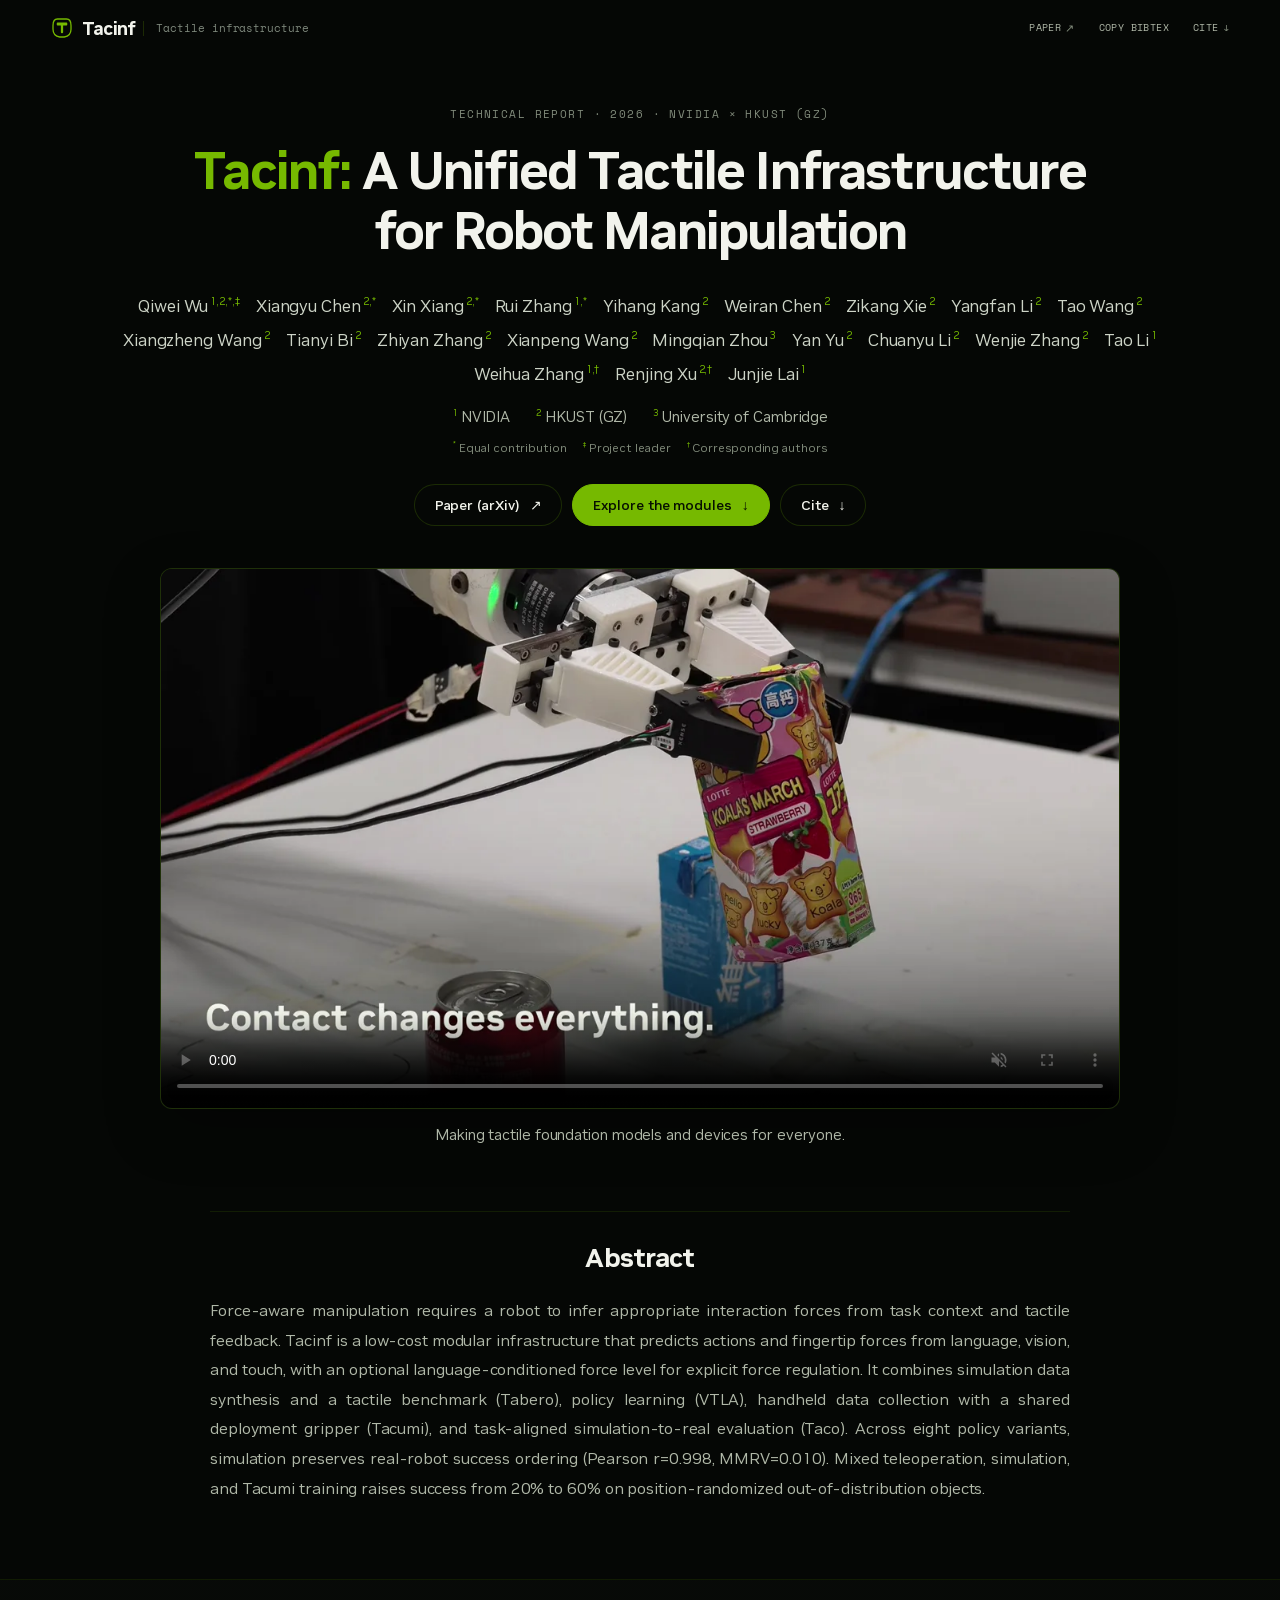
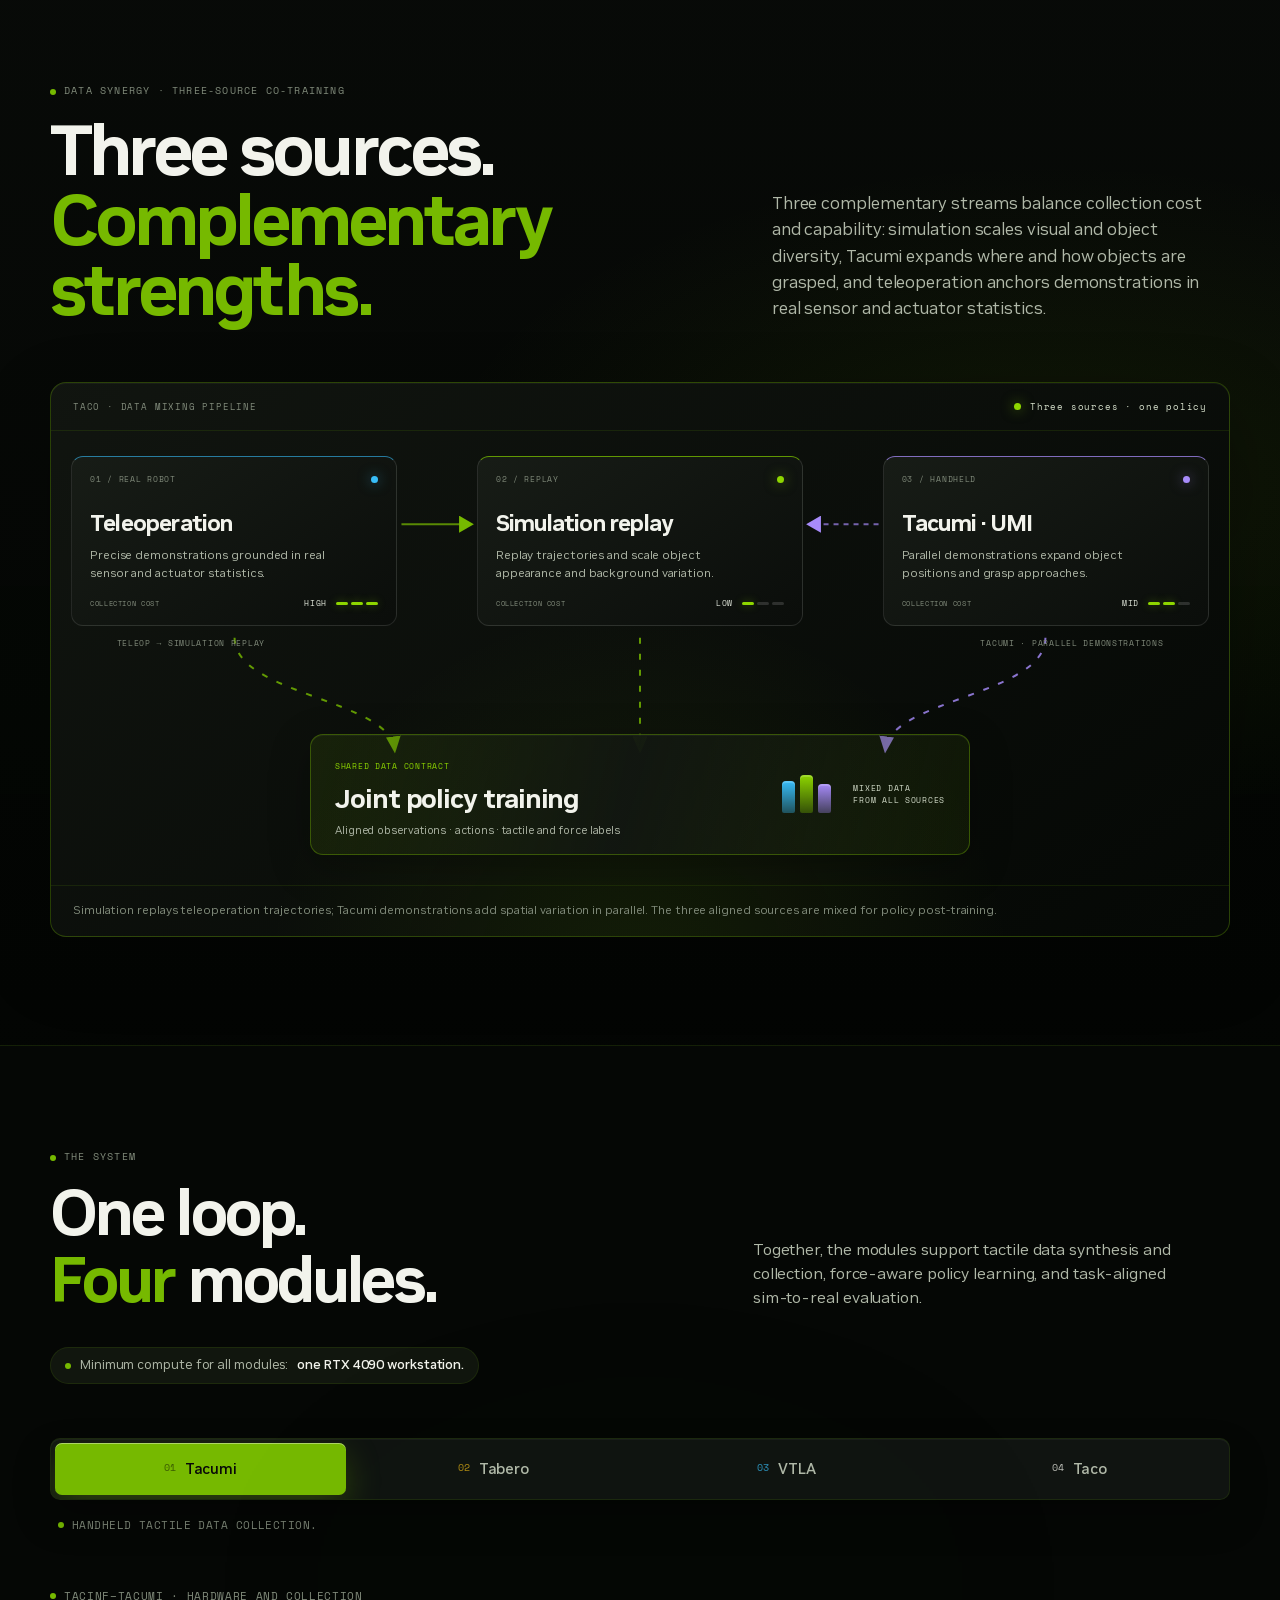
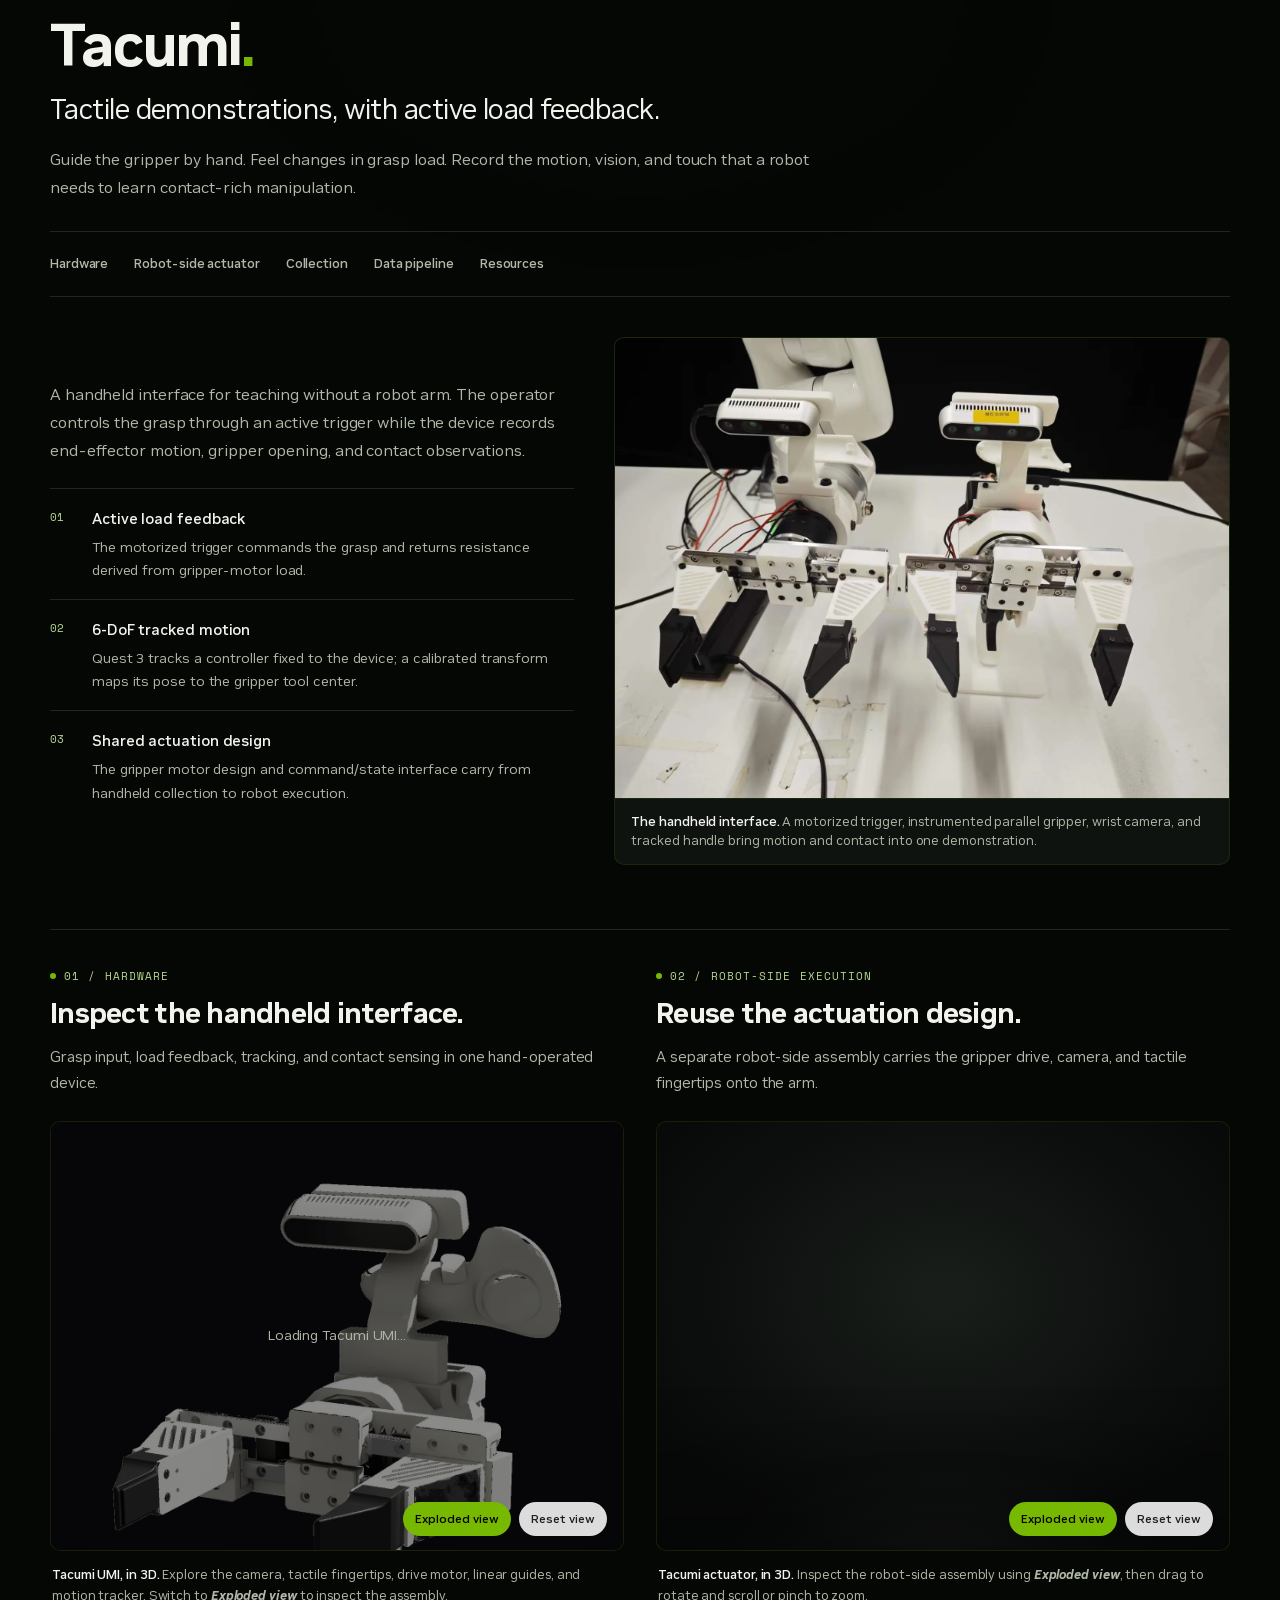
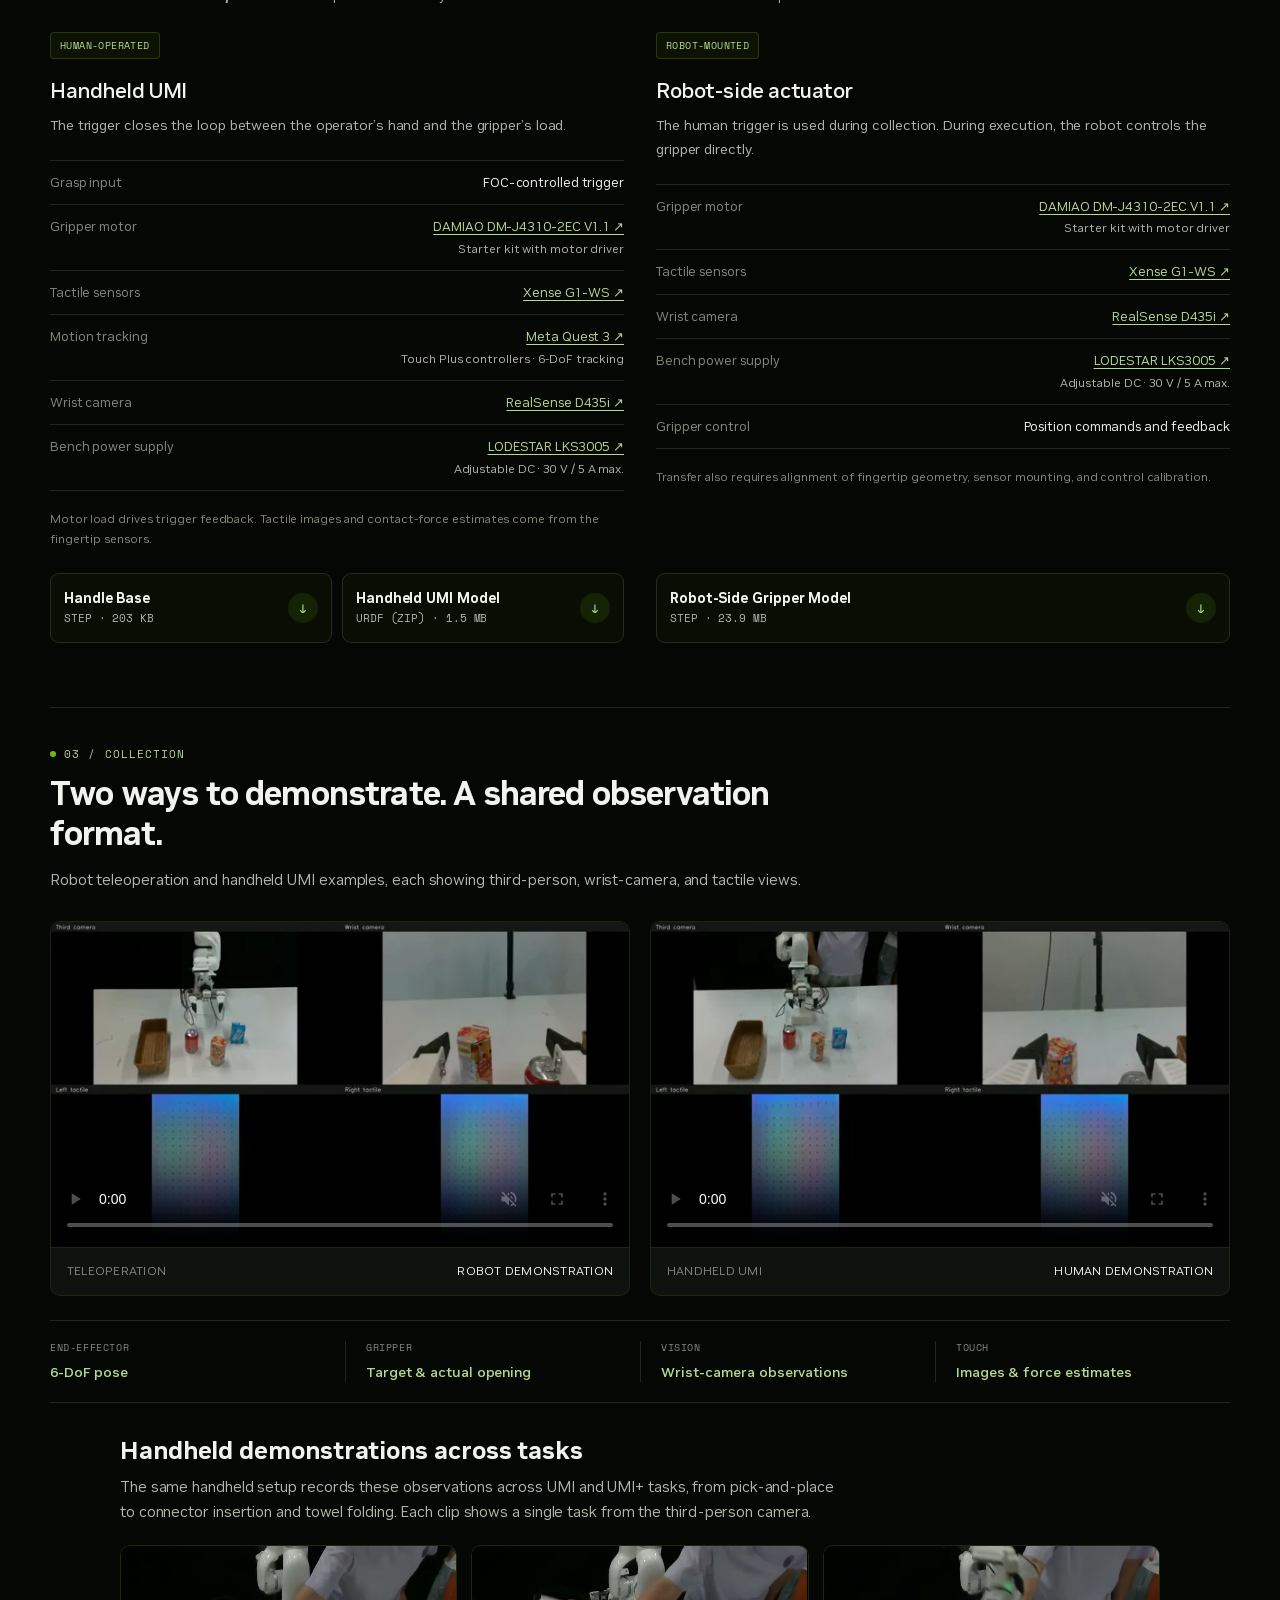
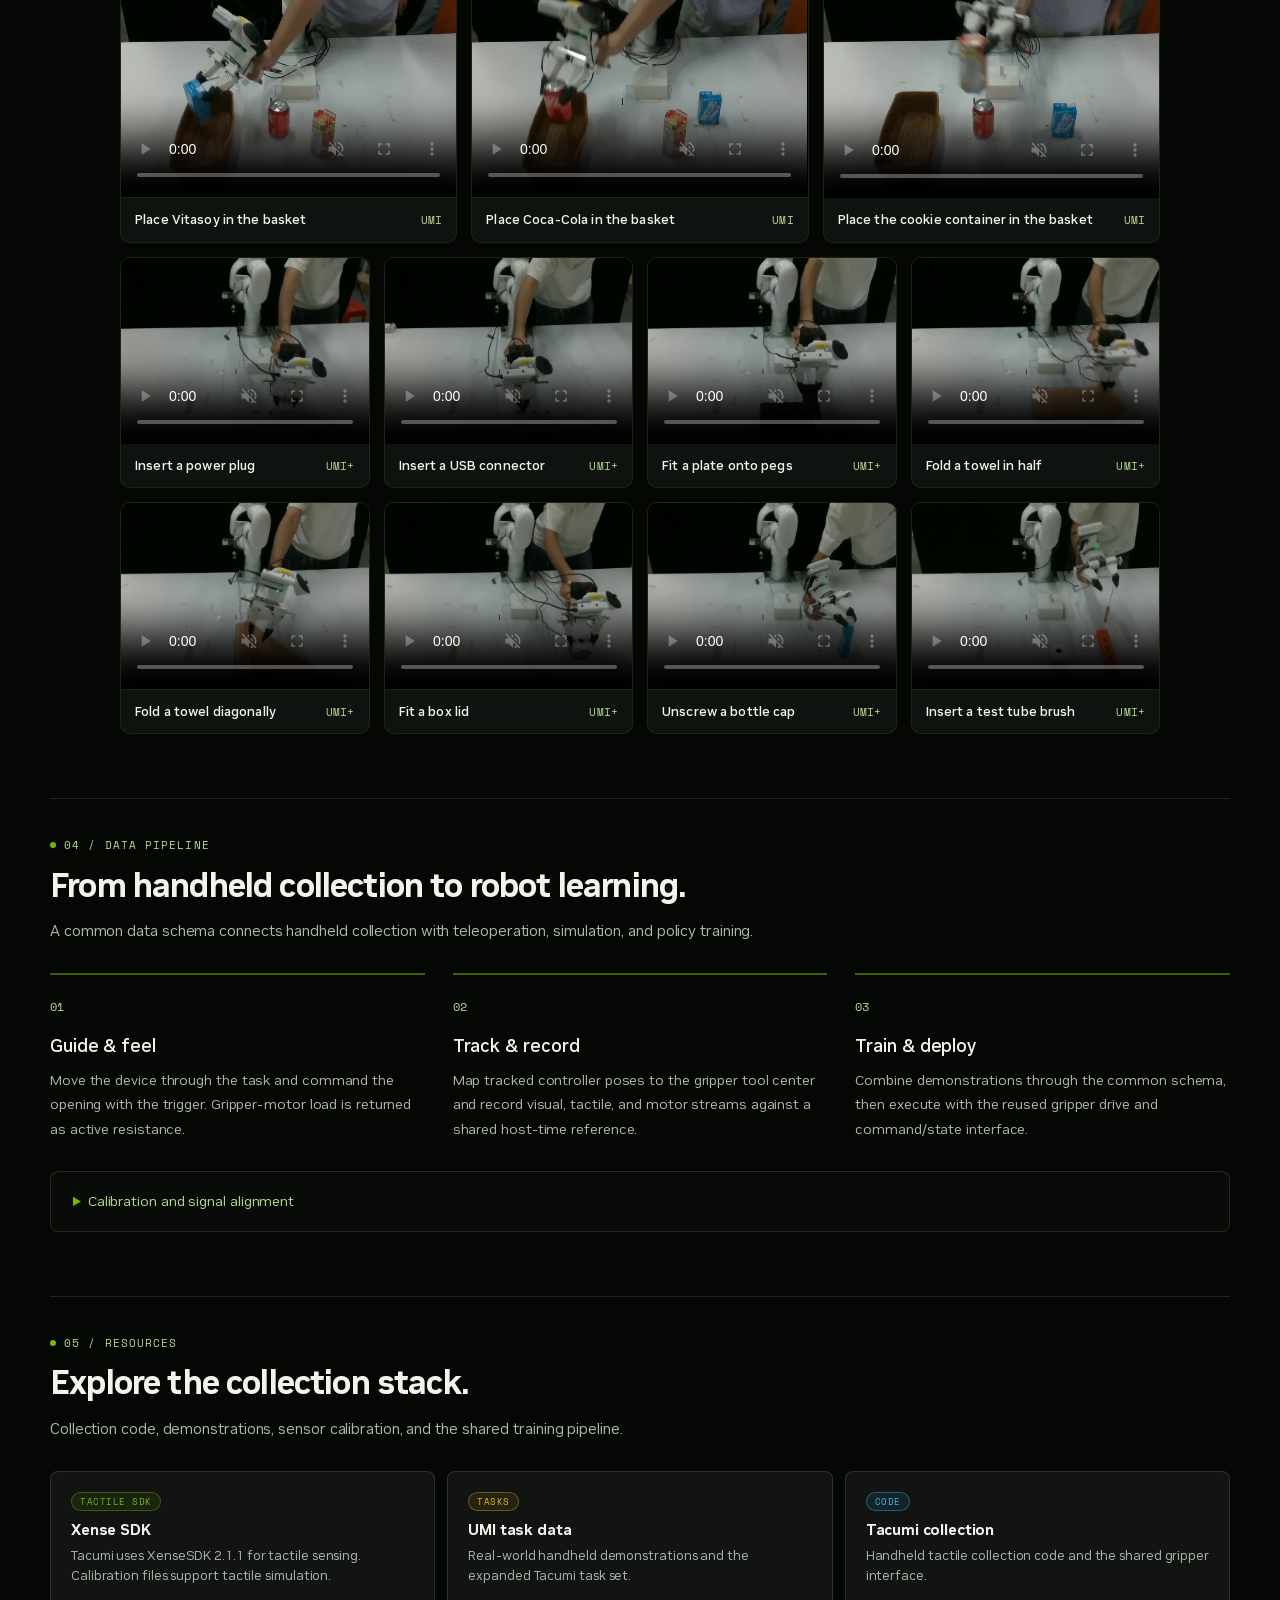
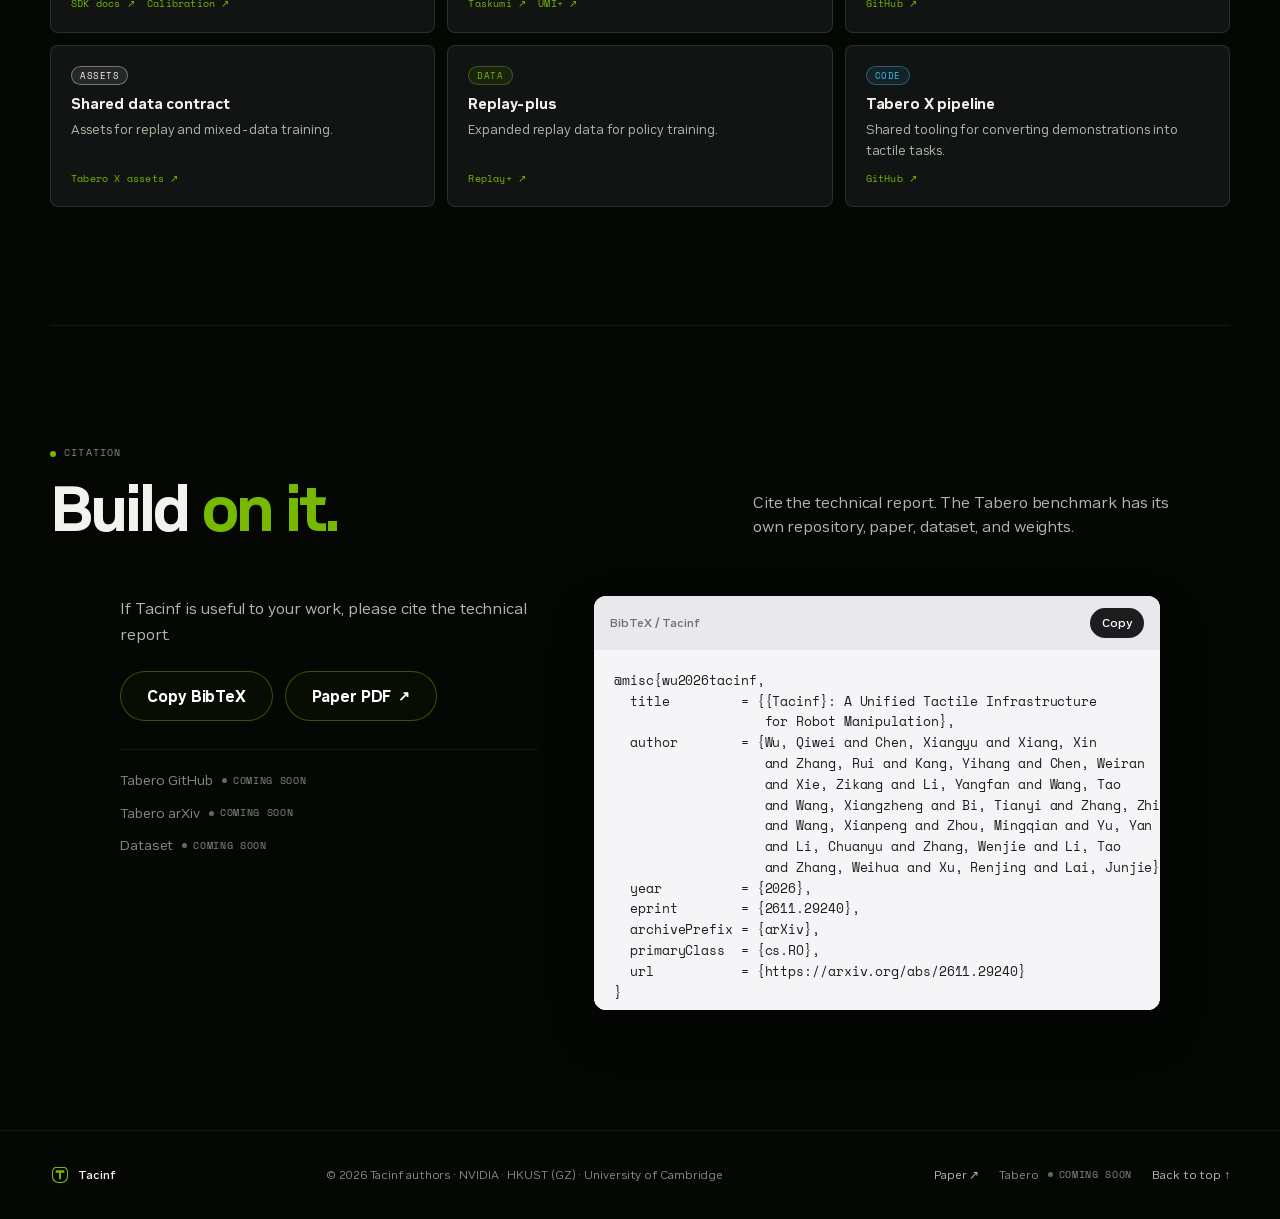
==== index.html @ 9bf849c3 "Link the published Tacinf arXiv paper" ====
<!doctype html>
<html lang="en">
<head>
  <meta charset="utf-8">
  <meta name="viewport" content="width=device-width, initial-scale=1">
  <title>Tacinf — A Unified Tactile Infrastructure for Robot Manipulation</title>
  <meta name="description" content="Tacinf is a low-cost, modular tactile infrastructure for force-aware manipulation, combining tactile simulation, policy learning, handheld data collection, and task-aligned sim-to-real evaluation.">
  <meta name="author" content="Qiwei Wu, Xiangyu Chen, Xin Xiang, Rui Zhang, Yihang Kang, Weiran Chen, Zikang Xie, Yangfan Li, Tao Wang, Xiangzheng Wang, Tianyi Bi, Zhiyan Zhang, Xianpeng Wang, Mingqian Zhou, Yan Yu, Chuanyu Li, Wenjie Zhang, Tao Li, Weihua Zhang, Renjing Xu, Junjie Lai">
  <meta name="theme-color" content="#050705">
  <link rel="canonical" href="https://tacinf.github.io/">
  <link rel="icon" href="favicon.svg?v=20261107r5" type="image/svg+xml" sizes="any">
  <link rel="icon" href="favicon-32.png?v=20261107r5" sizes="32x32" type="image/png">
  <link rel="icon" href="favicon.ico?v=20261107r5" sizes="16x16 32x32 48x48">
  <link rel="apple-touch-icon" href="apple-touch-icon.png?v=20261107r5">
  <link rel="preload" href="assets/fonts/nvidia-sans-bold.woff2" as="font" type="font/woff2" crossorigin>
  <link rel="preload" href="assets/fonts/nvidia-sans-regular.woff2" as="font" type="font/woff2" crossorigin>

  <meta property="og:type" content="article">
  <meta property="og:title" content="Tacinf — A Unified Tactile Infrastructure for Robot Manipulation">
  <meta property="og:description" content="Four modules for tactile manipulation: Tabero simulation, Tacinf-VTLA policies, Tacumi data collection, and Taco sim-to-real evaluation and co-training.">
  <meta property="og:url" content="https://tacinf.github.io/">
  <meta property="og:image" content="https://tacinf.github.io/assets/img/og.jpg">
  <meta property="og:image:width" content="1200">
  <meta property="og:image:height" content="630">
  <meta name="twitter:card" content="summary_large_image">
  <meta name="twitter:title" content="Tacinf — A Unified Tactile Infrastructure for Robot Manipulation">
  <meta name="twitter:description" content="Four modules for tactile manipulation: Tabero simulation, Tacinf-VTLA policies, Tacumi data collection, and Taco sim-to-real evaluation and co-training.">
  <meta name="twitter:image" content="https://tacinf.github.io/assets/img/og.jpg">

  <link rel="preload" href="assets/fonts/space-mono-400-normal.woff2" as="font" type="font/woff2" crossorigin>
  <link rel="stylesheet" href="assets/css/style.css?v=20261109r2">
  <link rel="stylesheet" href="assets/css/tacumi.css?v=20261123r4">
  <script>document.documentElement.classList.add("js");</script>
  <script type="importmap">
    {"imports":{"three":"./assets/vendor/three.module.js","three/addons/":"./assets/vendor/jsm/"}}
  </script>
  <noscript><style>[data-copy-bib]{display:none}.model-loading,.model-ui{display:none}</style></noscript>
  <script type="application/ld+json">
  {
    "@context": "https://schema.org",
    "@type": "ScholarlyArticle",
    "headline": "Tacinf: A Unified Tactile Infrastructure for Robot Manipulation",
    "abstract": "Force-aware manipulation requires a robot to infer appropriate interaction forces from task context and tactile feedback. Tacinf is a low-cost modular infrastructure that predicts actions and fingertip forces from language, vision, and touch, with an optional language-conditioned force level for explicit force regulation. It combines simulation data synthesis and a tactile benchmark (Tabero), policy learning (VTLA), handheld data collection with a shared deployment gripper (Tacumi), and task-aligned simulation-to-real evaluation (Taco). Across eight policy variants, simulation preserves real-robot success ordering (Pearson r=0.998, MMRV=0.010). Mixed teleoperation, simulation, and Tacumi training raises success from 20% to 60% on position-randomized out-of-distribution objects.",
    "author": [
      {"@type": "Person", "name": "Qiwei Wu"},
      {"@type": "Person", "name": "Xiangyu Chen"},
      {"@type": "Person", "name": "Xin Xiang"},
      {"@type": "Person", "name": "Rui Zhang"},
      {"@type": "Person", "name": "Yihang Kang"},
      {"@type": "Person", "name": "Weiran Chen"},
      {"@type": "Person", "name": "Zikang Xie"},
      {"@type": "Person", "name": "Yangfan Li"},
      {"@type": "Person", "name": "Tao Wang"},
      {"@type": "Person", "name": "Xiangzheng Wang"},
      {"@type": "Person", "name": "Tianyi Bi"},
      {"@type": "Person", "name": "Zhiyan Zhang"},
      {"@type": "Person", "name": "Xianpeng Wang"},
      {"@type": "Person", "name": "Mingqian Zhou"},
      {"@type": "Person", "name": "Yan Yu"},
      {"@type": "Person", "name": "Chuanyu Li"},
      {"@type": "Person", "name": "Wenjie Zhang"},
      {"@type": "Person", "name": "Tao Li"},
      {"@type": "Person", "name": "Weihua Zhang"},
      {"@type": "Person", "name": "Renjing Xu"},
      {"@type": "Person", "name": "Junjie Lai"}
    ],
    "datePublished": "2026",
    "url": "https://tacinf.github.io/"
  }
  </script>
</head>
<body>
  <a class="skip-link" href="#main">Skip to content</a>

  <header class="masthead" id="masthead">
    <a class="brand" href="#top" aria-label="Tacinf home">
      <svg class="brand-mark" viewBox="0 0 64 64" aria-hidden="true">
        <path d="M20 8h24c8 0 12 7 12 17v10c0 11-7 19-18 21h-12C15 54 8 46 8 35V25C8 15 12 8 20 8Z" fill="none" stroke="currentColor" stroke-width="3.5" stroke-linejoin="round"/>
        <path d="M18 19q0-2 2-2h24q2 0 2 2v4q0 2-2 2h-9v18q0 3-3 3t-3-3V25h-9q-2 0-2-2Z" fill="currentColor"/>
      </svg>
      <span class="brand-word">Tacinf</span>
      <span class="brand-tag">Tactile infrastructure</span>
    </a>
    <nav class="utility" aria-label="Paper and citation">
      <a class="util" href="https://arxiv.org/abs/2611.29240" target="_blank" rel="noreferrer">Paper <span class="util-arrow" aria-hidden="true">↗</span></a>
      <button class="util" type="button" data-copy-bib>
        <span class="util-label">Copy BibTeX</span>
      </button>
      <a class="util" href="#cite">Cite <span class="util-arrow">↓</span></a>
    </nav>
  </header>

  <main id="main">
    <!-- ============================ PAPER HEADER ============================ -->
    <section class="paper-hero" id="top" aria-labelledby="paper-title">
      <div class="wrap">
        <header class="paper-heading">
          <p class="paper-kicker">Technical Report · 2026 · NVIDIA × HKUST (GZ)</p>
          <h1 class="paper-title" id="paper-title"><span>Tacinf:</span> A Unified Tactile Infrastructure<br class="paper-title-break"> for Robot Manipulation</h1>
          <div class="paper-byline">
            <p class="paper-authors">
              <span>Qiwei Wu<sup>1,2,*,‡</sup></span><span>Xiangyu Chen<sup>2,*</sup></span><span>Xin Xiang<sup>2,*</sup></span><span>Rui Zhang<sup>1,*</sup></span><span>Yihang Kang<sup>2</sup></span><span>Weiran Chen<sup>2</sup></span><span>Zikang Xie<sup>2</sup></span><span>Yangfan Li<sup>2</sup></span><span>Tao Wang<sup>2</sup></span><span>Xiangzheng Wang<sup>2</sup></span><span>Tianyi Bi<sup>2</sup></span><span>Zhiyan Zhang<sup>2</sup></span><span>Xianpeng Wang<sup>2</sup></span><span>Mingqian Zhou<sup>3</sup></span><span>Yan Yu<sup>2</sup></span><span>Chuanyu Li<sup>2</sup></span><span>Wenjie Zhang<sup>2</sup></span><span>Tao Li<sup>1</sup></span><span>Weihua Zhang<sup>1,†</sup></span><span>Renjing Xu<sup>2,†</sup></span><span>Junjie Lai<sup>1</sup></span>
            </p>
            <p class="paper-affiliations"><span><sup>1</sup>NVIDIA</span><span><sup>2</sup>HKUST (GZ)</span><span><sup>3</sup>University of Cambridge</span></p>
            <p class="paper-author-notes"><span><sup>*</sup>Equal contribution</span><span><sup>‡</sup>Project leader</span><span><sup>†</sup>Corresponding authors</span></p>
          </div>
          <nav class="paper-links" aria-label="Project resources">
            <a class="paper-link" href="https://arxiv.org/abs/2611.29240" target="_blank" rel="noreferrer">Paper (arXiv) <span aria-hidden="true">↗</span></a>
            <a class="paper-link paper-link--primary" href="#modules">Explore the modules <span aria-hidden="true">↓</span></a>
            <a class="paper-link" href="#cite">Cite <span aria-hidden="true">↓</span></a>
          </nav>
        </header>

        <figure class="paper-video">
          <div class="paper-video-frame">
            <video muted loop playsinline preload="metadata" poster="assets/img/tacinf-demo-poster.webp" data-auto controls aria-label="Tacinf demonstration video showing tactile robot manipulation.">
              <source src="assets/video/tacinf-demo-web.mp4" type="video/mp4">
            </video>
          </div>
          <figcaption>Making tactile foundation models and devices for everyone.</figcaption>
        </figure>
        <section class="paper-abstract" aria-labelledby="abstract-title">
          <h2 id="abstract-title">Abstract</h2>
          <p>Force-aware manipulation requires a robot to infer appropriate interaction forces from task context and tactile feedback. Tacinf is a low-cost modular infrastructure that predicts actions and fingertip forces from language, vision, and touch, with an optional language-conditioned force level for explicit force regulation. It combines simulation data synthesis and a tactile benchmark (Tabero), policy learning (VTLA), handheld data collection with a shared deployment gripper (Tacumi), and task-aligned simulation-to-real evaluation (Taco). Across eight policy variants, simulation preserves real-robot success ordering (Pearson r=0.998, MMRV=0.010). Mixed teleoperation, simulation, and Tacumi training raises success from 20% to 60% on position-randomized out-of-distribution objects.</p>
        </section>
      </div>
    </section>

    <!-- ============================ DATA SYNERGY ============================ -->
    <section class="data-synergy" id="data-synergy" aria-labelledby="data-synergy-title">
      <div class="wrap">
        <header class="data-synergy-head">
          <div>
            <p class="kicker"><span class="kicker-mark" aria-hidden="true"></span>Data synergy · three-source co-training</p>
            <h2 id="data-synergy-title">Three sources.<br><em>Complementary strengths.</em></h2>
          </div>
          <p>Three complementary streams balance collection cost and capability: simulation scales visual and object diversity, Tacumi expands where and how objects are grasped, and teleoperation anchors demonstrations in real sensor and actuator statistics.</p>
        </header>

        <div class="synergy-layout">
          <figure class="data-flow-diagram" aria-labelledby="data-flow-title">
            <div class="flow-diagram-head">
              <span class="flow-diagram-head__label">TACO · DATA MIXING PIPELINE</span>
              <span class="flow-diagram-head__status"><i aria-hidden="true"></i> Three sources · one policy</span>
            </div>

            <div class="flow-stage">
              <svg class="flow-connectors" viewBox="0 0 1200 400" preserveAspectRatio="none" aria-hidden="true">
                <defs>
                  <marker id="flow-arrow-green" markerWidth="8" markerHeight="8" refX="6" refY="4" orient="auto"><path d="M0 0L8 4L0 8Z" fill="#76b900"/></marker>
                  <marker id="flow-arrow-violet" markerWidth="8" markerHeight="8" refX="6" refY="4" orient="auto"><path d="M0 0L8 4L0 8Z" fill="#a78bfa"/></marker>
                </defs>
                <path class="flow-link flow-link--replay" d="M357 82H427" marker-end="url(#flow-arrow-green)"/>
                <path class="flow-link flow-link--umi" d="M843 82H773" marker-end="url(#flow-arrow-violet)"/>
                <path class="flow-stream flow-stream--teleop" d="M187 182C187 232 345 236 350 280" marker-end="url(#flow-arrow-green)"/>
                <path class="flow-stream flow-stream--sim" d="M600 182V280" marker-end="url(#flow-arrow-green)"/>
                <path class="flow-stream flow-stream--tacumi" d="M1013 182C1013 232 855 236 850 280" marker-end="url(#flow-arrow-violet)"/>
              </svg>

              <div class="flow-sources">
                <article class="flow-source flow-source--teleop">
                  <div class="flow-source__top"><span>01 / REAL ROBOT</span><span class="flow-source__signal" aria-hidden="true"></span></div>
                  <h3>Teleoperation</h3>
                  <p>Precise demonstrations grounded in real sensor and actuator statistics.</p>
                  <div class="flow-source__cost" aria-label="High collection cost"><span class="flow-source__cost-label">COLLECTION COST</span><span class="flow-source__cost-value">HIGH</span><span class="flow-cost-meter" aria-hidden="true"><i class="is-filled"></i><i class="is-filled"></i><i class="is-filled"></i></span></div>
                </article>
                <article class="flow-source flow-source--sim">
                  <div class="flow-source__top"><span>02 / REPLAY</span><span class="flow-source__signal" aria-hidden="true"></span></div>
                  <h3>Simulation replay</h3>
                  <p>Replay trajectories and scale object appearance and background variation.</p>
                  <div class="flow-source__cost" aria-label="Low collection cost"><span class="flow-source__cost-label">COLLECTION COST</span><span class="flow-source__cost-value">LOW</span><span class="flow-cost-meter" aria-hidden="true"><i class="is-filled"></i><i></i><i></i></span></div>
                </article>
                <article class="flow-source flow-source--tacumi">
                  <div class="flow-source__top"><span>03 / HANDHELD</span><span class="flow-source__signal" aria-hidden="true"></span></div>
                  <h3>Tacumi · UMI</h3>
                  <p>Parallel demonstrations expand object positions and grasp approaches.</p>
                  <div class="flow-source__cost" aria-label="Medium collection cost"><span class="flow-source__cost-label">COLLECTION COST</span><span class="flow-source__cost-value">MID</span><span class="flow-cost-meter" aria-hidden="true"><i class="is-filled"></i><i class="is-filled"></i><i></i></span></div>
                </article>
              </div>

              <div class="flow-replay-caption" aria-hidden="true"><span>TELEOP → SIMULATION REPLAY</span><span>TACUMI · PARALLEL DEMONSTRATIONS</span></div>

              <div class="flow-training">
                <div class="flow-training__copy"><span>SHARED DATA CONTRACT</span><h3 id="data-flow-title">Joint policy training</h3><p>Aligned observations · actions · tactile and force labels</p></div>
                <div class="flow-data-stack" aria-hidden="true"><i></i><i></i><i></i></div>
                <span class="flow-training__note">MIXED DATA<br>FROM ALL SOURCES</span>
              </div>
            </div>
            <figcaption>Simulation replays teleoperation trajectories; Tacumi demonstrations add spatial variation in parallel. The three aligned sources are mixed for policy post-training.</figcaption>
          </figure>

        </div>
      </div>
    </section>

    <!-- ============================ MODULES ============================ -->
    <section class="modules wrap" id="modules">
      <div class="section-head">
        <div>
          <p class="kicker"><span class="kicker-mark" aria-hidden="true"></span>The system</p>
          <h2>One loop.<br><em>Four</em> modules.</h2>
        </div>
        <p class="section-note">Together, the modules support tactile data synthesis and collection, force-aware policy learning, and task-aligned sim-to-real evaluation.</p>
        <p class="compute-note"><span class="compute-mark" aria-hidden="true"></span>Minimum compute for all modules: <strong>one RTX 4090 workstation.</strong></p>
      </div>

      <div class="switcher">
        <div class="tabs" role="tablist" aria-label="Tacinf modules">
          <span class="tab-indicator" aria-hidden="true"></span>
          <button class="tab tab--tacumi is-active" id="tab-tacumi" role="tab" aria-selected="true" aria-controls="panel-tacumi" tabindex="0" data-tab="tacumi" data-readout="Handheld tactile data collection.">
            <span class="tab-no" aria-hidden="true">01</span><span class="tab-name">Tacumi</span>
          </button>
          <button class="tab tab--tabero" id="tab-tabero" role="tab" aria-selected="false" aria-controls="panel-tabero" tabindex="-1" data-tab="tabero" data-readout="Tactile benchmark and force-aware VTLA.">
            <span class="tab-no" aria-hidden="true">02</span><span class="tab-name">Tabero</span>
          </button>
          <button class="tab tab--vtla" id="tab-vtla" role="tab" aria-label="Tacinf–VTLA" aria-selected="false" aria-controls="panel-vtla" tabindex="-1" data-tab="vtla" data-readout="Force-aware vision–language–action policy.">
            <span class="tab-no" aria-hidden="true">03</span><span class="tab-name">VTLA</span>
          </button>
          <button class="tab tab--taco" id="tab-taco" role="tab" aria-selected="false" aria-controls="panel-taco" tabindex="-1" data-tab="taco" data-readout="Task-aligned sim-to-real evaluation.">
            <span class="tab-no" aria-hidden="true">04</span><span class="tab-name">Taco</span>
          </button>
        </div>
        <div class="tab-readout" aria-hidden="true"><span class="readout-dot"></span><span id="tab-readout">Handheld tactile data collection.</span></div>
      </div>

      <div class="deck" id="deck">
        <!-- ---------------------------- TACUMI ---------------------------- -->
        <article class="panel is-active" id="panel-tacumi" role="tabpanel" aria-labelledby="tab-tacumi" tabindex="0" data-panel="tacumi">
          <header class="panel-head tacumi-intro">
            <div>
              <p class="panel-kicker">Tacinf–Tacumi · Hardware and collection</p>
              <h3 class="panel-title">Tacumi<span>.</span></h3>
              <p class="panel-lede">Tactile demonstrations, with active load feedback.</p>
              <p class="tacumi-summary">Guide the gripper by hand. Feel changes in grasp load. Record the motion, vision, and touch that a robot needs to learn contact-rich manipulation.</p>
            </div>
          </header>

          <nav class="tacumi-nav" aria-label="Explore Tacumi">
            <a href="#tacumi-hardware" data-jump-tab="tacumi">Hardware</a>
            <a href="#tacumi-actuator" data-jump-tab="tacumi">Robot-side actuator</a>
            <a href="#tacumi-collection" data-jump-tab="tacumi">Collection</a>
            <a href="#tacumi-pipeline" data-jump-tab="tacumi">Data pipeline</a>
            <a href="#tacumi-resources" data-jump-tab="tacumi">Resources</a>
          </nav>

          <div class="tacumi-overview">
            <div class="tacumi-overview-copy">
              <p>A handheld interface for teaching without a robot arm. The operator controls the grasp through an active trigger while the device records end-effector motion, gripper opening, and contact observations.</p>
              <ul class="tacumi-highlights">
                <li><span class="tacumi-feature-index" aria-hidden="true">01</span><div><strong>Active load feedback</strong><p>The motorized trigger commands the grasp and returns resistance derived from gripper-motor load.</p></div></li>
                <li><span class="tacumi-feature-index" aria-hidden="true">02</span><div><strong>6-DoF tracked motion</strong><p>Quest 3 tracks a controller fixed to the device; a calibrated transform maps its pose to the gripper tool center.</p></div></li>
                <li><span class="tacumi-feature-index" aria-hidden="true">03</span><div><strong>Shared actuation design</strong><p>The gripper motor design and command/state interface carry from handheld collection to robot execution.</p></div></li>
              </ul>
            </div>
            <figure class="media media--photo">
                <button class="zoom" type="button" data-full="assets/img/tacumi-hardware.webp" data-caption="Two views of the handheld Tacumi interface with its gripper, tactile fingertips, wrist camera, and motion tracker.">
                  <img src="assets/img/tacumi-hardware.webp" width="1600" height="1200" loading="eager" alt="Two views of the real handheld Tacumi gripper on a table.">
                </button>
                <figcaption><strong>The handheld interface.</strong> A motorized trigger, instrumented parallel gripper, wrist camera, and tracked handle bring motion and contact into one demonstration.</figcaption>
              </figure>
          </div>

          <div class="tacumi-hardware-pair">
          <section class="tacumi-section tacumi-hardware-card" id="tacumi-hardware" aria-labelledby="tacumi-hardware-title">
            <header class="tacumi-section-head">
              <p class="panel-kicker">01 / Hardware</p>
              <h4 id="tacumi-hardware-title">Inspect the handheld interface.</h4>
              <p>Grasp input, load feedback, tracking, and contact sensing in one hand-operated device.</p>
            </header>
            <div class="tacumi-hardware-grid">
              <figure class="model-figure model-figure--umi" id="umi-viewer">
            <div class="model-stage model-stage--umi" id="umi-viewer-stage" tabindex="0" role="group" aria-label="Interactive 3D Tacumi UMI, the handheld shared tactile gripper assembly. Drag to rotate and scroll or pinch to zoom.">
              <div class="model-poster"><img src="assets/img/hero-handheld.webp" width="1045" height="1200" loading="lazy" alt="Structural render of the handheld Tacumi UMI."></div>
              <div class="model-loading" role="status" aria-live="polite">Loading Tacumi UMI…</div>
              <div class="model-ui">
                <span class="model-hint">Drag to rotate · Scroll to zoom</span>
                <div class="model-actions">
                  <button class="model-toggle" id="umi-explode-toggle" type="button" aria-pressed="false">Exploded view</button>
                  <button class="model-reset" type="button">Reset view</button>
                </div>
              </div>
            </div>
            <figcaption><strong>Tacumi UMI, in 3D.</strong> Explore the camera, tactile fingertips, drive motor, linear guides, and motion tracker. Switch to <em>Exploded view</em> to inspect the assembly.</figcaption>
          </figure>
              <aside class="tacumi-specs" aria-label="Handheld UMI components">
                <p class="tacumi-mode">Human-operated</p>
                <h5>Handheld UMI</h5>
                <p>The trigger closes the loop between the operator’s hand and the gripper’s load.</p>
                <dl class="tacumi-spec-list">
                  <div><dt>Grasp input</dt><dd>FOC-controlled trigger</dd></div>
                  <div>
                    <dt>Gripper motor</dt>
                    <dd><a href="https://e.tb.cn/h.jN8QE7xGa2V4bAK?tk=H85p6gNr4t5" target="_blank" rel="noreferrer" aria-label="DAMIAO DM-J4310-2EC V1.1 on Taobao">DAMIAO DM-J4310-2EC V1.1 ↗</a><span class="tacumi-spec-note">Starter kit with motor driver</span></dd>
                  </div>
                  <div>
                    <dt>Tactile sensors</dt>
                    <dd><a href="https://detail.tmall.com/item.htm?id=958272096167&amp;skuId=6303308555240" target="_blank" rel="noreferrer" aria-label="Xense G1-WS on Tmall">Xense G1-WS ↗</a></dd>
                  </div>
                  <div>
                    <dt>Motion tracking</dt>
                    <dd><a href="https://item.taobao.com/item.htm?id=1096496830690&amp;skuId=6323683946272" target="_blank" rel="noreferrer" aria-label="Meta Quest 3 on Taobao">Meta Quest 3 ↗</a><span class="tacumi-spec-note">Touch Plus controllers · 6-DoF tracking</span></dd>
                  </div>
                  <div>
                    <dt>Wrist camera</dt>
                    <dd><a href="https://item.taobao.com/item.htm?id=1094537184523&amp;skuId=6148758052065" target="_blank" rel="noreferrer" aria-label="RealSense D435i on Taobao">RealSense D435i ↗</a></dd>
                  </div>
                  <div>
                    <dt>Bench power supply</dt>
                    <dd><a href="https://3.cn/3dhDz-5X?jkl=@GDD7dDsU9Wf" target="_blank" rel="noreferrer" aria-label="LODESTAR LKS3005 on JD.com">LODESTAR LKS3005 ↗</a><span class="tacumi-spec-note">Adjustable DC · 30 V / 5 A max.</span></dd>
                  </div>
                </dl>
                <p class="tacumi-detail-note">Motor load drives trigger feedback. Tactile images and contact-force estimates come from the fingertip sensors.</p>
              </aside>
            </div>
            <div class="tacumi-downloads" role="group" aria-label="Handheld UMI downloads">
              <a class="tacumi-download" href="assets/downloads/tacumi-handle-base.step" download>
                <span class="tacumi-download-info">
                  <strong>Handle Base</strong>
                  <span class="tacumi-download-meta">STEP · 203 KB</span>
                </span>
                <span class="tacumi-download-arrow" aria-hidden="true">↓</span>
              </a>
              <a class="tacumi-download" href="assets/downloads/tacumi-umi-urdf.zip" download>
                <span class="tacumi-download-info">
                  <strong>Handheld UMI Model</strong>
                  <span class="tacumi-download-meta">URDF (ZIP) · 1.5 MB</span>
                </span>
                <span class="tacumi-download-arrow" aria-hidden="true">↓</span>
              </a>
            </div>
          </section>

          <section class="actuator-section tacumi-section tacumi-hardware-card" id="tacumi-actuator" aria-labelledby="actuator-section-title">
            <header class="tacumi-section-head">
              <p class="panel-kicker">02 / Robot-side execution</p>
              <h4 id="actuator-section-title">Reuse the actuation design.</h4>
              <p>A separate robot-side assembly carries the gripper drive, camera, and tactile fingertips onto the arm.</p>
            </header>
            <div class="tacumi-hardware-grid">
              <figure class="model-figure model-figure--actuator" id="actuator-viewer">
              <div class="model-stage model-stage--umi" id="actuator-viewer-stage" tabindex="0" role="group" aria-label="Interactive 3D Tacumi robot-side actuator. Drag to rotate and scroll or pinch to zoom." data-actuator-viewer data-assembled="assets/models/tacumi-actuator.glb" data-exploded="assets/models/tacumi-actuator-exploded.glb">
                <div class="model-poster"><img src="assets/img/hero-actuator.webp" width="2400" height="1800" loading="lazy" alt="Structural render of the Tacumi robot-side actuator."></div>
                <div class="model-loading" role="status" aria-live="polite">Loading Tacumi actuator…</div>
                <div class="model-ui">
                  <span class="model-hint">Drag to rotate · Scroll to zoom</span>
                  <div class="model-actions">
                    <button class="model-toggle" type="button" aria-pressed="false" data-actuator-explode>Exploded view</button>
                    <button class="model-reset" type="button" data-actuator-reset>Reset view</button>
                  </div>
                </div>
              </div>
              <figcaption><strong>Tacumi actuator, in 3D.</strong> Inspect the robot-side assembly using <em>Exploded view</em>, then drag to rotate and scroll or pinch to zoom.</figcaption>
            </figure>
              <aside class="tacumi-specs" aria-label="Robot-side actuator components">
                <p class="tacumi-mode">Robot-mounted</p>
                <h5>Robot-side actuator</h5>
                <p>The human trigger is used during collection. During execution, the robot controls the gripper directly.</p>
                <dl class="tacumi-spec-list">
                  <div>
                    <dt>Gripper motor</dt>
                    <dd><a href="https://e.tb.cn/h.jN8QE7xGa2V4bAK?tk=H85p6gNr4t5" target="_blank" rel="noreferrer" aria-label="DAMIAO DM-J4310-2EC V1.1 on Taobao">DAMIAO DM-J4310-2EC V1.1 ↗</a><span class="tacumi-spec-note">Starter kit with motor driver</span></dd>
                  </div>
                  <div>
                    <dt>Tactile sensors</dt>
                    <dd><a href="https://detail.tmall.com/item.htm?id=958272096167&amp;skuId=6303308555240" target="_blank" rel="noreferrer" aria-label="Xense G1-WS on Tmall">Xense G1-WS ↗</a></dd>
                  </div>
                  <div>
                    <dt>Wrist camera</dt>
                    <dd><a href="https://item.taobao.com/item.htm?id=1094537184523&amp;skuId=6148758052065" target="_blank" rel="noreferrer" aria-label="RealSense D435i on Taobao">RealSense D435i ↗</a></dd>
                  </div>
                  <div>
                    <dt>Bench power supply</dt>
                    <dd><a href="https://3.cn/3dhDz-5X?jkl=@GDD7dDsU9Wf" target="_blank" rel="noreferrer" aria-label="LODESTAR LKS3005 on JD.com">LODESTAR LKS3005 ↗</a><span class="tacumi-spec-note">Adjustable DC · 30 V / 5 A max.</span></dd>
                  </div>
                  <div><dt>Gripper control</dt><dd>Position commands and feedback</dd></div>
                </dl>
                <p class="tacumi-detail-note">Transfer also requires alignment of fingertip geometry, sensor mounting, and control calibration.</p>
              </aside>
            </div>
            <div class="tacumi-downloads" role="group" aria-label="Robot-side actuator downloads">
              <a class="tacumi-download" href="assets/downloads/tacumi-robot-end-effector.step" download>
                <span class="tacumi-download-info">
                  <strong>Robot-Side Gripper Model</strong>
                  <span class="tacumi-download-meta">STEP · 23.9 MB</span>
                </span>
                <span class="tacumi-download-arrow" aria-hidden="true">↓</span>
              </a>
            </div>
          </section>
          </div>

          <section class="tacumi-section" id="tacumi-collection" aria-labelledby="tacumi-collection-title">
            <header class="tacumi-section-head">
              <p class="panel-kicker">03 / Collection</p>
              <h4 id="tacumi-collection-title">Two ways to demonstrate. A shared observation format.</h4>
              <p>Robot teleoperation and handheld UMI examples, each showing third-person, wrist-camera, and tactile views.</p>
            </header>
            <div class="comparison-grid">
              <figure class="video-card">
                <video controls muted loop playsinline preload="none" poster="assets/img/poster-tacumi-teleop.webp" data-auto aria-label="Robot teleoperation data with third-person, wrist, and tactile views.">
                  <source src="assets/video/tacumi-teleop.mp4" type="video/mp4">
                </video>
                <figcaption><span>TELEOPERATION</span><span>ROBOT DEMONSTRATION</span></figcaption>
              </figure>
              <figure class="video-card">
                <video controls muted loop playsinline preload="none" poster="assets/img/poster-tacumi-umi-data.webp" data-auto aria-label="Handheld UMI collection data with third-person, wrist, and tactile views.">
                  <source src="assets/video/tacumi-umi-data.mp4" type="video/mp4">
                </video>
                <figcaption><span>HANDHELD UMI</span><span>HUMAN DEMONSTRATION</span></figcaption>
              </figure>
            </div>
            <div class="tacumi-observation-strip" aria-label="Recorded demonstration signals">
              <div><span>End-effector</span><strong>6-DoF pose</strong></div>
              <div><span>Gripper</span><strong>Target &amp; actual opening</strong></div>
              <div><span>Vision</span><strong>Wrist-camera observations</strong></div>
              <div><span>Touch</span><strong>Images &amp; force estimates</strong></div>
            </div>

            <section class="tacumi-tasks" aria-labelledby="tacumi-tasks-title">
              <header class="tacumi-task-head">
                <h5 id="tacumi-tasks-title">Handheld demonstrations across tasks</h5>
                <p>The same handheld setup records these observations across UMI and UMI+ tasks, from pick-and-place to connector insertion and towel folding. Each clip shows a single task from the third-person camera.</p>
              </header>
              <div class="demo-grid tacumi-task-grid" role="group" aria-label="UMI demonstrations">
                <figure class="video-card">
                  <video controls muted loop playsinline preload="none" poster="assets/img/poster-tacumi-task-vitasoy.webp" data-auto aria-label="Place Vitasoy in the basket (UMI third-person view)">
                    <source src="assets/video/tacumi-task-vitasoy.mp4" type="video/mp4">
                  </video>
                  <figcaption><strong>Place Vitasoy in the basket</strong><span>UMI</span></figcaption>
                </figure>
                <figure class="video-card">
                  <video controls muted loop playsinline preload="none" poster="assets/img/poster-tacumi-task-cola.webp" data-auto aria-label="Place Coca-Cola in the basket (UMI third-person view)">
                    <source src="assets/video/tacumi-task-cola.mp4" type="video/mp4">
                  </video>
                  <figcaption><strong>Place Coca-Cola in the basket</strong><span>UMI</span></figcaption>
                </figure>
                <figure class="video-card">
                  <video controls muted loop playsinline preload="none" poster="assets/img/poster-tacumi-task-cookie.webp" data-auto aria-label="Place the cookie container in the basket (UMI third-person view)">
                    <source src="assets/video/tacumi-task-cookie.mp4" type="video/mp4">
                  </video>
                  <figcaption><strong>Place the cookie container in the basket</strong><span>UMI</span></figcaption>
                </figure>
              </div>
              <div class="demo-grid tacumi-task-grid tacumi-task-grid--plus" role="group" aria-label="UMI+ demonstrations">
                <figure class="video-card">
                  <video controls muted loop playsinline preload="none" poster="assets/img/poster-tacumi-task-power-plug.webp" data-auto aria-label="Insert a power plug (UMI+ third-person view)">
                    <source src="assets/video/tacumi-task-power-plug.mp4" type="video/mp4">
                  </video>
                  <figcaption><strong>Insert a power plug</strong><span>UMI+</span></figcaption>
                </figure>
                <figure class="video-card">
                  <video controls muted loop playsinline preload="none" poster="assets/img/poster-tacumi-task-usb.webp" data-auto aria-label="Insert a USB connector (UMI+ third-person view)">
                    <source src="assets/video/tacumi-task-usb.mp4" type="video/mp4">
                  </video>
                  <figcaption><strong>Insert a USB connector</strong><span>UMI+</span></figcaption>
                </figure>
                <figure class="video-card">
                  <video controls muted loop playsinline preload="none" poster="assets/img/poster-tacumi-task-peg-plate.webp" data-auto aria-label="Fit a plate onto pegs (UMI+ third-person view)">
                    <source src="assets/video/tacumi-task-peg-plate.mp4" type="video/mp4">
                  </video>
                  <figcaption><strong>Fit a plate onto pegs</strong><span>UMI+</span></figcaption>
                </figure>
                <figure class="video-card">
                  <video controls muted loop playsinline preload="none" poster="assets/img/poster-tacumi-task-towel-fold.webp" data-auto aria-label="Fold a towel in half (UMI+ third-person view)">
                    <source src="assets/video/tacumi-task-towel-fold.mp4" type="video/mp4">
                  </video>
                  <figcaption><strong>Fold a towel in half</strong><span>UMI+</span></figcaption>
                </figure>
                <figure class="video-card">
                  <video controls muted loop playsinline preload="none" poster="assets/img/poster-tacumi-task-diagonal-fold.webp" data-auto aria-label="Fold a towel diagonally (UMI+ third-person view)">
                    <source src="assets/video/tacumi-task-diagonal-fold.mp4" type="video/mp4">
                  </video>
                  <figcaption><strong>Fold a towel diagonally</strong><span>UMI+</span></figcaption>
                </figure>
                <figure class="video-card">
                  <video controls muted loop playsinline preload="none" poster="assets/img/poster-tacumi-task-box-lid.webp" data-auto aria-label="Fit a box lid (UMI+ third-person view)">
                    <source src="assets/video/tacumi-task-box-lid.mp4" type="video/mp4">
                  </video>
                  <figcaption><strong>Fit a box lid</strong><span>UMI+</span></figcaption>
                </figure>
                <figure class="video-card">
                  <video controls muted loop playsinline preload="none" poster="assets/img/poster-tacumi-task-bottle-cap.webp" data-auto aria-label="Unscrew a bottle cap (UMI+ third-person view)">
                    <source src="assets/video/tacumi-task-bottle-cap.mp4" type="video/mp4">
                  </video>
                  <figcaption><strong>Unscrew a bottle cap</strong><span>UMI+</span></figcaption>
                </figure>
                <figure class="video-card">
                  <video controls muted loop playsinline preload="none" poster="assets/img/poster-tacumi-task-test-tube-brush.webp" data-auto aria-label="Insert a test tube brush (UMI+ third-person view)">
                    <source src="assets/video/tacumi-task-test-tube-brush.mp4" type="video/mp4">
                  </video>
                  <figcaption><strong>Insert a test tube brush</strong><span>UMI+</span></figcaption>
                </figure>
              </div>
            </section>
          </section>

          <section class="tacumi-section" id="tacumi-pipeline" aria-labelledby="tacumi-pipeline-title">
            <header class="tacumi-section-head">
              <p class="panel-kicker">04 / Data pipeline</p>
              <h4 id="tacumi-pipeline-title">From handheld collection to robot learning.</h4>
              <p>A common data schema connects handheld collection with teleoperation, simulation, and policy training.</p>
            </header>
            <ol class="tacumi-pipeline">
              <li><span class="tacumi-step-no" aria-hidden="true">01</span><h5>Guide &amp; feel</h5><p>Move the device through the task and command the opening with the trigger. Gripper-motor load is returned as active resistance.</p></li>
              <li><span class="tacumi-step-no" aria-hidden="true">02</span><h5>Track &amp; record</h5><p>Map tracked controller poses to the gripper tool center and record visual, tactile, and motor streams against a shared host-time reference.</p></li>
              <li><span class="tacumi-step-no" aria-hidden="true">03</span><h5>Train &amp; deploy</h5><p>Combine demonstrations through the common schema, then execute with the reused gripper drive and command/state interface.</p></li>
            </ol>
            <details class="tacumi-method-details">
              <summary>Calibration and signal alignment</summary>
              <div class="tacumi-detail-grid">
                <div><h5>Controller → tool center</h5><p>A fixed controller-to-tool transform converts controller poses into gripper tool-center poses in the Quest tracking frame. Calibrate this relationship again when the mounting geometry changes.</p></div>
                <div><h5>A shared time reference</h5><p>Pose, images, tactile observations, and motor states carry timestamps from the collection host. These streams have different native sampling rates; a shared clock does not imply simultaneous physical acquisition.</p></div>
              </div>
            </details>
          </section>

          <section class="tacumi-section" id="tacumi-resources" aria-labelledby="tacumi-resources-title">
            <header class="tacumi-section-head">
              <p class="panel-kicker">05 / Resources</p>
              <h4 id="tacumi-resources-title">Explore the collection stack.</h4>
              <p>Collection code, demonstrations, sensor calibration, and the shared training pipeline.</p>
            </header>
            <div class="resource-grid">
                <div class="resource-card">
                  <span class="resource-tag resource-tag--data">TACTILE SDK</span>
                  <strong>Xense SDK</strong>
                  <p>Tacumi uses XenseSDK 2.1.1 for tactile sensing. Calibration files support tactile simulation.</p>
                  <span class="resource-links"><a href="https://docs.xenserobotics.com/en/docs/latest/sdk/xensesdk/installation/#legacy-installation-before-220" target="_blank" rel="noreferrer">SDK docs ↗</a><a href="https://huggingface.co/datasets/xiangxin0923/Tabero_X-assets/tree/main/source/tac_manip/tac_manip/assets/data/Sensors/Xense/calibs" target="_blank" rel="noreferrer">Calibration ↗</a></span>
                </div>
                <div class="resource-card">
                  <span class="resource-tag resource-tag--tasks">TASKS</span>
                  <strong>UMI task data</strong>
                  <p>Real-world handheld demonstrations and the expanded Tacumi task set.</p>
                  <span class="resource-links"><a href="https://huggingface.co/datasets/xiangxin0923/realworld_taskumi" target="_blank" rel="noreferrer">Taskumi ↗</a><a href="https://huggingface.co/datasets/xiangxin0923/realworld_task_umi_plus" target="_blank" rel="noreferrer">UMI+ ↗</a></span>
                </div>
                <div class="resource-card">
                  <span class="resource-tag resource-tag--code">CODE</span>
                  <strong>Tacumi collection</strong>
                  <p>Handheld tactile collection code and the shared gripper interface.</p>
                  <span class="resource-links"><a href="https://github.com/ChangerC77/tactile_umi" target="_blank" rel="noreferrer">GitHub ↗</a></span>
                </div>
                <div class="resource-card">
                  <span class="resource-tag resource-tag--weights">ASSETS</span>
                  <strong>Shared data contract</strong>
                  <p>Assets for replay and mixed-data training.</p>
                  <span class="resource-links"><a href="https://huggingface.co/datasets/xiangxin0923/Tabero_X-assets" target="_blank" rel="noreferrer">Tabero X assets ↗</a></span>
                </div>
                <div class="resource-card">
                  <span class="resource-tag resource-tag--data">DATA</span>
                  <strong>Replay-plus</strong>
                  <p>Expanded replay data for policy training.</p>
                  <span class="resource-links"><a href="https://huggingface.co/datasets/xiangxin0923/realworld_replay_plus" target="_blank" rel="noreferrer">Replay+ ↗</a></span>
                </div>
                <div class="resource-card">
                  <span class="resource-tag resource-tag--code">CODE</span>
                  <strong>Tabero X pipeline</strong>
                  <p>Shared tooling for converting demonstrations into tactile tasks.</p>
                  <span class="resource-links"><a href="https://github.com/xiangixn/Tabero_X" target="_blank" rel="noreferrer">GitHub ↗</a></span>
                </div>


              </div>
          </section>
        </article>

        <!-- ---------------------------- TABERO ---------------------------- -->
        <article class="panel" id="panel-tabero" role="tabpanel" aria-labelledby="tab-tabero" tabindex="0" data-panel="tabero">
          <header class="panel-head">
            <div>
              <p class="panel-kicker">Tabero · ICML 2026 / Benchmark + force-aware VTLA</p>
              <h3 class="panel-title">Tabero<span>.</span></h3>
              <p class="panel-lede">Learning gentle manipulation with closed-loop force feedback from vision, touch, and language.</p>
            </div>
          </header>

          <div class="panel-grid">
            <div class="panel-copy">
              <p>Tabero turns open-source manipulation trajectories into vision–tactile–language tasks in Isaac Lab with Taxim/FOTS. Its force-aware VTLA pairs a decoupled force–position interface with a fixed hybrid controller, cutting average grip force by over 70% under gentle instructions while preserving task success.</p>

              <div class="resource-grid">
                <div class="resource-card">
                  <span class="resource-tag resource-tag--data">TACTILE DATA</span>
                  <strong>Tabero X assets</strong>
                  <p>Benchmark assets, sensor data, and calibration for tactile simulation.</p>
                  <span class="resource-links"><a href="https://huggingface.co/datasets/xiangxin0923/Tabero_X-assets" target="_blank" rel="noreferrer">Dataset ↗</a><a href="https://huggingface.co/datasets/xiangxin0923/Tabero_X-assets/tree/main/source/tac_manip/tac_manip/assets/data/Sensors/Xense/calibs" target="_blank" rel="noreferrer">Calibs ↗</a></span>
                </div>
                <div class="resource-card">
                  <span class="resource-tag resource-tag--tasks">TASKS</span>
                  <strong>Simulation assets</strong>
                  <p>USD scenes and augmented variants for replaying the benchmark tasks.</p>
                  <span class="resource-links"><a href="https://huggingface.co/datasets/xiangxin0923/Tabero_X-assets/tree/main/benchmarks/datasets/realworld/USD" target="_blank" rel="noreferrer">USD ↗</a><a href="https://huggingface.co/datasets/xiangxin0923/Tabero_X-assets/tree/main/benchmarks/datasets/realworld/USD_aug" target="_blank" rel="noreferrer">USD_aug ↗</a></span>
                </div>
                <div class="resource-card">
                  <span class="resource-tag resource-tag--code">CODE</span>
                  <strong>Tabero code</strong>
                  <p>Benchmark setup, replay, and evaluation code for the force-aware VTLA.</p>
                  <span class="resource-links"><a href="https://github.com/xiangixn/Tabero_X" target="_blank" rel="noreferrer">GitHub ↗</a></span>
                </div>
                <div class="resource-card">
                  <span class="resource-tag resource-tag--weights">WEIGHTS</span>
                  <strong>VTLA weights</strong>
                  <p>Reference tactile policy checkpoints used in the Tabero benchmark.</p>
                  <span class="resource-links"><a href="https://huggingface.co/xiangxin0923/pi0_lora_tacfield_realworld_replayed_task820" target="_blank" rel="noreferrer">π₀ field ↗</a><a href="https://huggingface.co/xiangxin0923/pi05_lora_tacfield_realworld_replayed_task820" target="_blank" rel="noreferrer">π₀.₅ field ↗</a></span>
                </div>
                <div class="resource-card">
                  <span class="resource-tag resource-tag--data">DATA</span>
                  <strong>Task 820</strong>
                  <p>Real-world task episodes for benchmark setup and evaluation.</p>
                  <span class="resource-links"><a href="https://huggingface.co/datasets/xiangxin0923/realworld_task820" target="_blank" rel="noreferrer">Dataset ↗</a></span>
                </div>
                <div class="resource-card">
                  <span class="resource-tag resource-tag--data">DATA</span>
                  <strong>Firm-force replay</strong>
                  <p>Force-conditioned replay data for controlled comparisons.</p>
                  <span class="resource-links"><a href="https://huggingface.co/datasets/xiangxin0923/realworld_task820_firm_current" target="_blank" rel="noreferrer">Dataset ↗</a></span>
                </div>


              </div>

              <div class="panel-stats">
                <div class="stat"><strong>5</strong><span>synchronized modalities</span></div>
                <div class="stat"><strong>20 Hz</strong><span>tactile–force loop</span></div>
                <div class="stat"><strong>&gt;70%</strong><span>grip-force reduction</span></div>
              </div>

              <p class="panel-links">
                <span class="link-soon">Tabero paper <span class="soon">Coming soon</span></span>
              </p>
            </div>

            <div class="panel-media">
              <p class="demo-note"><strong>Language sets the force.</strong> The same milk task under firm and gentle commands. Demos from the Tabero repository.</p>

              <div class="demo-grid demo-grid--milk">
                <figure class="video-card">
                  <video muted loop playsinline preload="none" poster="assets/img/poster-tabero-demo-milk-firm.webp" data-auto aria-label="Firm milk carton manipulation, successful.">
                    <source src="assets/video/tabero-demo-milk-firm.mp4" type="video/mp4">
                  </video>
                  <figcaption><span>FIRM · STANDARD FORCE</span><span>MILK</span></figcaption>
                </figure>
                <figure class="video-card">
                  <video muted loop playsinline preload="none" poster="assets/img/poster-tabero-demo-milk-gentle.webp" data-auto aria-label="Gentle milk carton manipulation, successful.">
                    <source src="assets/video/tabero-demo-milk-gentle.mp4" type="video/mp4">
                  </video>
                  <figcaption><span>GENTLE · ~70% LESS FORCE</span><span>MILK</span></figcaption>
                </figure>
              </div>

            </div>
          </div>

          <figure class="wide-figure media--paper">
            <button class="zoom" type="button" data-full="assets/img/tabero-sim.webp" data-caption="Twelve Tabero simulation tasks with varied objects, layouts, lighting, and camera views.">
              <img src="assets/img/tabero-sim.webp" width="1294" height="440" loading="lazy" alt="Twelve Tabero simulation scenes showing varied objects, backgrounds, lighting, and robot viewpoints.">
            </button>
            <figcaption><strong>Reuse, at scale.</strong> Open-source trajectories replayed across object layouts, lighting, and camera views in Isaac Lab.</figcaption>
          </figure>

          <div class="pipeline" aria-label="Tabero data pipeline">
            <div class="pipeline-step"><span>01</span><strong>Reuse</strong><p>Open-source trajectories become tactile tasks.</p></div>
            <div class="pipeline-step"><span>02</span><strong>Replay</strong><p>Isaac Lab with Taxim/FOTS tactile simulation.</p></div>
            <div class="pipeline-step"><span>03</span><strong>Label</strong><p>Language, vision, touch, and 6-D force at 20 Hz.</p></div>
            <div class="pipeline-step"><span>04</span><strong>Score</strong><p>Task success plus four gentleness metrics.</p></div>
          </div>
        </article>

        <!-- ---------------------------- VTLA ---------------------------- -->
        <article class="panel" id="panel-vtla" role="tabpanel" aria-labelledby="tab-vtla" tabindex="0" data-panel="vtla">
          <header class="panel-head">
            <div>
              <p class="panel-kicker">Tacinf–VTLA · Policy</p>
              <h3 class="panel-title">Tacinf–VTLA<span>.</span></h3>
              <p class="panel-lede">Vision–language–action, with force as a first-class output.</p>
            </div>
          </header>

          <div class="panel-grid">
            <div class="panel-copy">
              <p>A modular tactile interface for foundation VLA models. Marker-field, tactile-image, and 6-D force adapters feed a shared backbone; the policy predicts pose and fingertip-force setpoints, and a hybrid controller tracks both. Force is decoupled from position, so language can set how hard to hold without rewriting the motion.</p>

              <div class="resource-grid">
                <div class="resource-card">
                  <span class="resource-tag resource-tag--code">TRAIN</span>
                  <strong>Training code</strong>
                  <p>π₀ / π₀.₅ tactile training and inference on Tabero data.</p>
                  <span class="resource-links"><a href="https://github.com/NathanWu7/T2-VLA" target="_blank" rel="noreferrer">T2-VLA GitHub ↗</a></span>
                </div>
                <div class="resource-card">
                  <span class="resource-tag resource-tag--weights">WEIGHTS</span>
                  <strong>Reference weights</strong>
                  <p>Field, force, image, and no-tactile LoRA variants for comparison.</p>
                  <span class="resource-links"><a href="https://huggingface.co/xiangxin0923/pi0_lora_tacforce_enc_realworld_replayed_task820" target="_blank" rel="noreferrer">π₀ force ↗</a><a href="https://huggingface.co/xiangxin0923/pi05_lora_tacimg_realworld_replayed_task820_current_nostate" target="_blank" rel="noreferrer">π₀.₅ image ↗</a></span>
                </div>
                <div class="resource-card">
                  <span class="resource-tag resource-tag--code">EVAL</span>
                  <strong>Evaluation client</strong>
                  <p>Replay datasets shared by simulation and real-robot policy evaluation.</p>
                  <span class="resource-links"><a href="https://huggingface.co/datasets/xiangxin0923/realworld_replayed_task820" target="_blank" rel="noreferrer">Replay data ↗</a><a href="https://huggingface.co/datasets/xiangxin0923/realworld_replayed_task820_current" target="_blank" rel="noreferrer">Current ↗</a></span>
                </div>
                <div class="resource-card">
                  <span class="resource-tag resource-tag--data">TACTILE DATA</span>
                  <strong>Tactile calibration</strong>
                  <p>Sensor calibration and assets used by the tactile adapters.</p>
                  <span class="resource-links"><a href="https://huggingface.co/datasets/xiangxin0923/Tabero_X-assets/tree/main/source/tac_manip/tac_manip/assets/data/Sensors/Xense/calibs" target="_blank" rel="noreferrer">Xense calibs ↗</a></span>
                </div>
                <div class="resource-card">
                  <span class="resource-tag resource-tag--weights">WEIGHTS</span>
                  <strong>Force decoder</strong>
                  <p>π₀ force-decoupled adapter for tactile policy studies.</p>
                  <span class="resource-links"><a href="https://huggingface.co/xiangxin0923/pi0_lora_tacforce_dec_realworld_replayed_task820" target="_blank" rel="noreferrer">π₀ force dec ↗</a></span>
                </div>
                <div class="resource-card">
                  <span class="resource-tag resource-tag--weights">WEIGHTS</span>
                  <strong>No-tactile baseline</strong>
                  <p>Vision-only reference checkpoint for ablation comparisons.</p>
                  <span class="resource-links"><a href="https://huggingface.co/xiangxin0923/pi05_lora_notac_realworld_replayed_task820" target="_blank" rel="noreferrer">π₀.₅ no tac ↗</a></span>
                </div>


              </div>

              <div class="panel-stats">
                <div class="stat"><strong>6-D</strong><span>fingertip force</span></div>
                <div class="stat"><strong>20 Hz</strong><span>policy + controller</span></div>
                <div class="stat"><strong class="stat-pair">0.86 / 0.52</strong><span>firm / gentle success</span></div>
              </div>

              <p class="panel-links">
                <a href="https://arxiv.org/abs/2611.29240" target="_blank" rel="noreferrer">Method in the paper ↗</a>
                <a href="#vtla-demos" data-jump-tab="vtla">Real-robot demos ↓</a>
              </p>
            </div>

            <div class="panel-media">
              <figure class="media media--paper">
                <button class="zoom" type="button" data-full="assets/img/vtla-system.webp" data-caption="The Tacinf-VTLA architecture: vision, tactile image, marker field, 6-D force, and robot state feed a shared backbone with an action expert.">
                  <img src="assets/img/vtla-system.webp" width="1600" height="776" loading="eager" alt="VTLA architecture: multimodal inputs encoded into a shared backbone with an action expert predicting force and position chunks.">
                </button>
                <figcaption><strong>One backbone, two outputs.</strong> Pose chunks and fingertip-force setpoints from vision, touch, language, and state.</figcaption>
              </figure>

              <div class="media-stack">
                <figure class="media media--paper">
                  <button class="zoom" type="button" data-full="assets/img/force-loop.webp" data-caption="The two-loop force and position controller.">
                    <img src="assets/img/force-loop.webp" width="1400" height="679" loading="lazy" alt="Two-loop controller diagram: the policy predicts pose and force targets, and a closed-loop controller tracks them.">
                  </button>
                  <figcaption><strong>Force + position loop.</strong> The policy sets pose and force targets; the controller tracks both.</figcaption>
                </figure>
                <figure class="media media--paper">
                  <button class="zoom" type="button" data-full="assets/img/force-decomposition.webp" data-caption="Fingertip-force decomposition across gentle grasping, blackboard wiping, card swiping, and knob turning.">
                    <img src="assets/img/force-decomposition.webp" width="2000" height="666" loading="lazy" alt="Four panels showing fingertip contact decomposed into grip and applied forces for four tactile skills.">
                  </button>
                  <figcaption><strong>Grip vs. applied wrench.</strong> Internal grip and applied TCP force, separated at the fingertips.</figcaption>
                </figure>
              </div>
            </div>
          </div>

          <div class="sub-block" id="vtla-demos">
            <div class="sub-head">
              <div><p class="panel-kicker">Real-robot execution / VTLA</p><h4>On the real robot.</h4></div>
              <p>Blackboard wiping, card swiping, and switch turning with the tactile policy and controller running on the xArm 7.
                <span class="resource-links"><a href="https://github.com/xArm-Developer/xArm-Python-SDK" target="_blank" rel="noreferrer">xArm Python SDK ↗</a></span>
              </p>
            </div>
            <div class="demo-grid demo-grid--three vtla-demo-grid">
              <figure class="video-card">
                <video muted loop playsinline preload="none" poster="assets/img/poster-vtla-boardwipe.webp" data-auto aria-label="VTLA real-robot blackboard wiping.">
                  <source src="assets/video/vtla-boardwipe.mp4" type="video/mp4">
                </video>
                <figcaption><span>BLACKBOARD WIPE</span><span>REAL ROBOT</span></figcaption>
              </figure>
              <figure class="video-card">
                <video muted loop playsinline preload="none" poster="assets/img/poster-vtla-cardswap.webp" data-auto aria-label="VTLA real-robot card swiping.">
                  <source src="assets/video/vtla-cardswap.mp4" type="video/mp4">
                </video>
                <figcaption><span>CARD SWIPE</span><span>REAL ROBOT</span></figcaption>
              </figure>
              <figure class="video-card">
                <video muted loop playsinline preload="none" poster="assets/img/poster-vtla-switch.webp" data-auto aria-label="VTLA real-robot switch turning.">
                  <source src="assets/video/vtla-switch.mp4" type="video/mp4">
                </video>
                <figcaption><span>SWITCH</span><span>REAL ROBOT</span></figcaption>
              </figure>
            </div>
          </div>
        </article>

        <!-- ---------------------------- TACO ---------------------------- -->
        <article class="panel" id="panel-taco" role="tabpanel" aria-labelledby="tab-taco" tabindex="0" data-panel="taco">
          <header class="panel-head">
            <div>
              <p class="panel-kicker">Tacinf–Taco · Sim-to-real</p>
              <h3 class="panel-title">Taco<span>.</span></h3>
              <p class="panel-lede">A simulator that earns its seat next to the real robot.</p>
            </div>
          </header>

          <figure class="video-card video-feature">
            <video muted loop playsinline preload="none" poster="assets/img/poster-taco-real2sim.webp" data-auto controls aria-label="Real and simulated replay of the Taco task.">
              <source src="assets/video/taco-real2sim.mp4" type="video/mp4">
            </video>
            <figcaption><span>REAL ↔ SIM REPLAY</span><span>TACO</span></figcaption>
          </figure>

          <div class="panel-grid">
            <div class="panel-copy">
              <p>Taco aligns the workspace, objects, robot, cameras, and tactile response for paired simulation and real-robot evaluation. It also supports mixed-data policy post-training across teleoperation, simulation, and Tacumi demonstrations.</p>

              <div class="resource-grid">
                <div class="resource-card">
                  <span class="resource-tag resource-tag--tasks">TASKS</span>
                  <strong>Paired task data</strong>
                  <p>Real, replayed, and UMI demonstrations for matched sim-to-real evaluation.</p>
                  <span class="resource-links"><a href="https://huggingface.co/datasets/xiangxin0923/realworld_task820_current" target="_blank" rel="noreferrer">Real ↗</a><a href="https://huggingface.co/datasets/xiangxin0923/realworld_replayed_task820" target="_blank" rel="noreferrer">Replayed ↗</a><a href="https://huggingface.co/datasets/xiangxin0923/realworld_taskumi" target="_blank" rel="noreferrer">UMI ↗</a></span>
                </div>
                <div class="resource-card">
                  <span class="resource-tag resource-tag--data">TACTILE DATA</span>
                  <strong>Replay-plus data</strong>
                  <p>Augmented replay and firm-force variants for mixed-data post-training.</p>
                  <span class="resource-links"><a href="https://huggingface.co/datasets/xiangxin0923/realworld_replay_plus" target="_blank" rel="noreferrer">Replay+ ↗</a><a href="https://huggingface.co/datasets/xiangxin0923/realworld_task_umi_plus" target="_blank" rel="noreferrer">UMI+ ↗</a><a href="https://huggingface.co/datasets/xiangxin0923/realworld_replayed_task820_firm_current" target="_blank" rel="noreferrer">Firm ↗</a></span>
                </div>
                <div class="resource-card">
                  <span class="resource-tag resource-tag--code">CODE</span>
                  <strong>Evaluation code</strong>
                  <p>Tabero X provides the benchmark and replay pipeline behind Taco.</p>
                  <span class="resource-links"><a href="https://github.com/xiangixn/Tabero_X" target="_blank" rel="noreferrer">GitHub ↗</a></span>
                </div>
                <div class="resource-card">
                  <span class="resource-tag resource-tag--weights">WEIGHTS</span>
                  <strong>Mixed-data policies</strong>
                  <p>Checkpoints for real, sim, UMI, and three-source mixtures.</p>
                  <span class="resource-links"><a href="https://huggingface.co/xiangxin0923/pi05_lora_tacfield_realworld_sim_820_mix_nostate" target="_blank" rel="noreferrer">Real + sim ↗</a><a href="https://huggingface.co/xiangxin0923/pi05_lora_tacfield_realworld_umi_sim_820_mix_nostate" target="_blank" rel="noreferrer">Real + sim + UMI ↗</a></span>
                </div>
                <div class="resource-card">
                  <span class="resource-tag resource-tag--data">DATA</span>
                  <strong>Replay benchmark</strong>
                  <p>Simulation replay episodes used to predict real-robot ordering.</p>
                  <span class="resource-links"><a href="https://huggingface.co/datasets/xiangxin0923/realworld_replayed_task820" target="_blank" rel="noreferrer">Dataset ↗</a></span>
                </div>
                <div class="resource-card">
                  <span class="resource-tag resource-tag--weights">WEIGHTS</span>
                  <strong>UMI + sim policy</strong>
                  <p>Checkpoint combining handheld and simulated demonstrations.</p>
                  <span class="resource-links"><a href="https://huggingface.co/xiangxin0923/pi05_lora_tacfield_realworld_umi_sim_mix_nostate" target="_blank" rel="noreferrer">Checkpoint ↗</a></span>
                </div>


              </div>

              <div class="panel-stats panel-stats--four">
                <div class="stat"><strong>0.998</strong><span>Pearson <em>r</em><br>success ordering</span></div>
                <div class="stat"><strong>0.010</strong><span>MMRV<br>success ordering</span></div>
                <div class="stat"><strong>20 → 60%</strong><span>success on position + OOD objects<br>three-source co-training</span></div>
                <div class="stat"><strong>98%+</strong><span>real-robot success<br>LIBERO-like · sim-only tuning</span></div>
              </div>

              <p class="panel-links">
                <a href="https://arxiv.org/abs/2611.29240" target="_blank" rel="noreferrer">Evaluation in the paper ↗</a>
                <span class="link-soon">Tabero benchmark <span class="soon">Coming soon</span></span>
                <a href="#data-synergy">Explore the data flow ↑</a>
              </p>
            </div>

            <div class="panel-media">
              <div class="agreement-evidence">
                <figure class="agreement-chart" aria-labelledby="agreement-chart-title">
                  <div class="agreement-chart__head">
                    <div><p class="agreement-chart__kicker">SIM ↔ REAL · CONTEXTUAL COMPARISON</p><h4 id="agreement-chart-title">Cross-domain agreement</h4></div>
                    <span class="agreement-chart__mark" aria-hidden="true">TACO</span>
                  </div>
                  <div class="agreement-chart__metrics">
                    <section class="agreement-metric" aria-label="Pearson r, higher is better">
                      <div class="agreement-metric__head"><strong>Pearson <em>r</em></strong><span>↑ HIGHER IS BETTER</span></div>
                      <div class="agreement-rows">
                        <div class="agreement-row agreement-row--tacinf"><span>Tacinf · SR only</span><span class="agreement-row__track"><i style="--bar:99.8%"></i></span><b>0.998</b></div>
                        <div class="agreement-row"><span>PolaRiS</span><span class="agreement-row__track"><i style="--bar:83%"></i></span><b>0.830</b></div>
                        <div class="agreement-row"><span>OpenViTac</span><span class="agreement-row__track"><i style="--bar:96.7%"></i></span><b>0.967</b></div>
                        <div class="agreement-row"><span>SimFoundry</span><span class="agreement-row__track"><i style="--bar:91.1%"></i></span><b>0.911</b></div>
                        <div class="agreement-row"><span>SceneRig</span><span class="agreement-row__track"><i style="--bar:92%"></i></span><b>0.920</b></div>
                      </div>
                    </section>
                    <section class="agreement-metric" aria-label="MMRV, lower is better">
                      <div class="agreement-metric__head"><strong>MMRV</strong><span>↓ LOWER IS BETTER</span></div>
                      <div class="agreement-rows">
                        <div class="agreement-row agreement-row--tacinf"><span>Tacinf · SR only</span><span class="agreement-row__track"><i style="--bar:4%"></i></span><b>0.010</b></div>
                        <div class="agreement-row"><span>Ctrl-World</span><span class="agreement-row__track"><i style="--bar:92%"></i></span><b>0.230</b></div>
                        <div class="agreement-row"><span>OpenViTac</span><span class="agreement-row__track"><i style="--bar:2.4%"></i></span><b>0.006</b></div>
                        <div class="agreement-row"><span>SimFoundry</span><span class="agreement-row__track"><i style="--bar:7.2%"></i></span><b>0.018</b></div>
                        <div class="agreement-row"><span>SceneRig</span><span class="agreement-row__track"><i style="--bar:16%"></i></span><b>0.040</b></div>
                      </div>
                    </section>
                  </div>
                  <figcaption>Across eight policy variants and six tasks, Tacinf reports <strong>r = 0.998</strong> and <strong>MMRV = 0.010</strong>. Other studies are contextual; task suites and scoring protocols differ.</figcaption>
                </figure>

                <div class="evidence-copy">
                  <p class="panel-kicker">Evidence / paired evaluation</p>
                  <h4>Simulation predicts success ordering.</h4>
                  <p>The paper reports this success-only comparison; measured force retains a small sim-to-real gap.</p>
                  <p>Replay data also align across visual, tactile, and action channels: <strong>CLIP similarity &gt; 0.75</strong>, <strong>tactile SSIM &gt; 0.93</strong>, and <strong>action MAE &lt; 0.074</strong>.</p>
                </div>
              </div>
            </div>
          </div>
        </article>
      </div>
    </section>

    <!-- ============================ CITE ============================ -->
    <section class="cite wrap reveal" id="cite">
      <div class="section-head">
        <div>
          <p class="kicker"><span class="kicker-mark" aria-hidden="true"></span>Citation</p>
          <h2>Build <em>on it.</em></h2>
        </div>
        <p class="section-note">Cite the technical report. The Tabero benchmark has its own repository, paper, dataset, and weights.</p>
      </div>

      <div class="cite-grid">
        <div class="cite-copy">
          <p>If Tacinf is useful to your work, please cite the technical report.</p>
          <div class="cite-actions">
            <button class="btn btn-ghost" type="button" data-copy-bib>Copy BibTeX</button>
            <a class="btn btn-ghost" href="https://arxiv.org/pdf/2611.29240" target="_blank" rel="noreferrer">Paper PDF <span aria-hidden="true">↗</span></a>
          </div>
          <div class="cite-links">
            <span class="link-soon">Tabero GitHub <span class="soon">Coming soon</span></span>
            <span class="link-soon">Tabero arXiv <span class="soon">Coming soon</span></span>
            <span class="link-soon">Dataset <span class="soon">Coming soon</span></span>
          </div>
        </div>

        <div class="bib-card">
          <div class="bib-head">
            <span>BibTeX / Tacinf</span>
            <button type="button" data-copy-bib aria-label="Copy BibTeX">Copy</button>
          </div>
          <pre id="bibtex-code"><code>@misc{wu2026tacinf,
  title         = {{Tacinf}: A Unified Tactile Infrastructure
                   for Robot Manipulation},
  author        = {Wu, Qiwei and Chen, Xiangyu and Xiang, Xin
                   and Zhang, Rui and Kang, Yihang and Chen, Weiran
                   and Xie, Zikang and Li, Yangfan and Wang, Tao
                   and Wang, Xiangzheng and Bi, Tianyi and Zhang, Zhiyan
                   and Wang, Xianpeng and Zhou, Mingqian and Yu, Yan
                   and Li, Chuanyu and Zhang, Wenjie and Li, Tao
                   and Zhang, Weihua and Xu, Renjing and Lai, Junjie},
  year          = {2026},
  eprint        = {2611.29240},
  archivePrefix = {arXiv},
  primaryClass  = {cs.RO},
  url           = {https://arxiv.org/abs/2611.29240}
}</code></pre>
        </div>
      </div>
    </section>
  </main>

  <footer class="footer">
    <div class="wrap footer-inner">
      <div class="footer-brand">
        <svg viewBox="0 0 64 64" aria-hidden="true"><path d="M20 8h24c8 0 12 7 12 17v10c0 11-7 19-18 21h-12C15 54 8 46 8 35V25C8 15 12 8 20 8Z" fill="none" stroke="currentColor" stroke-width="3.5" stroke-linejoin="round"/><path d="M18 19q0-2 2-2h24q2 0 2 2v4q0 2-2 2h-9v18q0 3-3 3t-3-3V25h-9q-2 0-2-2Z" fill="currentColor"/></svg>
        <span>Tacinf</span>
      </div>
      <p>© 2026 Tacinf authors · NVIDIA · HKUST (GZ) · University of Cambridge</p>
      <p class="footer-links">
        <a href="https://arxiv.org/abs/2611.29240" target="_blank" rel="noreferrer">Paper ↗</a>
        <span class="link-soon">Tabero <span class="soon">Coming soon</span></span>
        <a href="#top">Back to top ↑</a>
      </p>
    </div>
  </footer>

  <!-- Image lightbox -->
  <dialog class="lightbox" id="lightbox" aria-label="Figure viewer">
    <button class="lightbox-close" type="button" aria-label="Close figure viewer">×</button>
    <button class="lightbox-nav lightbox-prev" type="button" aria-label="Previous figure">‹</button>
    <figure>
      <img id="lightbox-img" alt="">
      <figcaption id="lightbox-cap"></figcaption>
    </figure>
    <button class="lightbox-nav lightbox-next" type="button" aria-label="Next figure">›</button>
  </dialog>

  <div class="toast" id="toast" role="status" aria-live="polite"></div>

  <script src="assets/js/main.js?v=20261022r"></script>
  <script type="module">
    {
      const stages = document.querySelectorAll(".model-stage");
      let loaded = false;
      const load = () => {
        if (loaded) return;
        loaded = true;
        import("./assets/js/model-viewer.js").catch(() => {
          document.querySelectorAll(".model-loading").forEach((el) => {
            el.textContent = "3D view unavailable — showing the reference image.";
          });
        });
      };
      if ("IntersectionObserver" in window) {
        const observer = new IntersectionObserver((entries) => {
          if (entries.some((entry) => entry.isIntersecting)) {
            observer.disconnect();
            load();
          }
        }, { rootMargin: "400px" });
        stages.forEach((stage) => observer.observe(stage));
      } else {
        load();
      }
    }
  </script>
  <script type="module">
    const actuatorStage = document.getElementById("actuator-viewer-stage");
    let actuatorStarted = false;
    const loadActuator = () => {
      if (actuatorStarted) return;
      actuatorStarted = true;
      import("./assets/js/tacumi-actuator-viewer.js")
        .then(({ initActuator }) => initActuator(actuatorStage))
        .catch((error) => {
          const loading = actuatorStage?.querySelector(".model-loading");
          if (loading) loading.textContent = "3D view unavailable — showing the reference image.";
          console.error("Actuator viewer could not be loaded.", error);
        });
    };
    if (actuatorStage && "IntersectionObserver" in window) {
      const observer = new IntersectionObserver((entries) => {
        if (entries.some((entry) => entry.isIntersecting)) { observer.disconnect(); loadActuator(); }
      }, { rootMargin: "400px" });
      observer.observe(actuatorStage);
    } else if (actuatorStage) loadActuator();
  </script>
</body>
</html>
---- assets/css/style.css ----
/* ==========================================================================
   TACINF — tactile systems research
   Graphite canvas, editorial hierarchy, quiet technical accents.
   ========================================================================== */

/* ---------- fonts ---------- */
@font-face {
  font-family: "NVIDIA Sans";
  src: url("../fonts/nvidia-sans-regular.woff2") format("woff2");
  font-weight: 400;
  font-style: normal;
  font-display: swap;
}
@font-face {
  font-family: "NVIDIA Sans";
  src: url("../fonts/nvidia-sans-medium.woff2") format("woff2");
  font-weight: 500;
  font-style: normal;
  font-display: swap;
}
@font-face {
  font-family: "NVIDIA Sans";
  src: url("../fonts/nvidia-sans-bold.woff2") format("woff2");
  font-weight: 700;
  font-style: normal;
  font-display: swap;
}
@font-face {
  font-family: "NVIDIA Sans";
  src: url("../fonts/nvidia-sans-bolditalic.woff2") format("woff2");
  font-weight: 700;
  font-style: italic;
  font-display: swap;
}


@font-face {
  font-family: "Space Mono";
  src: url("../fonts/space-mono-400-normal.woff2") format("woff2");
  font-weight: 400;
  font-style: normal;
  font-display: swap;
}

@font-face {
  font-family: "Space Mono";
  src: url("../fonts/space-mono-700-normal.woff2") format("woff2");
  font-weight: 700;
  font-style: normal;
  font-display: swap;
}

/* ---------- tokens ---------- */
:root {
  --bg: #000;
  --bg-soft: #060806;
  --surface: #121412;
  --surface-2: #191d18;
  --white: #f4f6f1;
  --gray: #b0b4ab;
  --gray-2: #7c8178;
  --line: rgba(255, 255, 255, 0.12);
  --line-soft: rgba(255, 255, 255, 0.075);

  --green: #76b900;
  --green-hover: #8ed600;
  --yellow: #e7b416;
  --blue: #38bdf8;

  --radius-s: 10px;
  --radius-m: 16px;
  --radius-l: 20px;

  --font: "NVIDIA Sans", -apple-system, BlinkMacSystemFont, "SF Pro Display",
    "Helvetica Neue", Arial, sans-serif;
  --display: "NVIDIA Sans", -apple-system, BlinkMacSystemFont, "Helvetica Neue", Arial, sans-serif;
  --mono: "Space Mono", "SF Mono", ui-monospace, "JetBrains Mono", Menlo,
    Consolas, monospace;

  --wrap: min(1120px, calc(100% - 48px));
  --header-h: 48px;
  --ease: cubic-bezier(0.4, 0, 0.2, 1);

  color-scheme: dark;
}

/* ---------- reset ---------- */
*, *::before, *::after { box-sizing: border-box; }
html { scroll-behavior: smooth; overflow-x: hidden; }
body {
  margin: 0;
  background: var(--bg);
  color: var(--white);
  font-family: var(--font);
  font-size: 17px;
  line-height: 1.47;
  letter-spacing: -0.005em;
  -webkit-font-smoothing: antialiased;
  text-rendering: optimizeLegibility;
  overflow-x: hidden;
}
img, video, svg { max-width: 100%; }
img, video { height: auto; }
button, input, select, textarea { font: inherit; color: inherit; }
button { background: none; border: 0; }
a { color: inherit; text-decoration: none; }
p, h1, h2, h3, h4, ul, figure { margin: 0; }
ul { padding: 0; list-style: none; }
sup { font-size: 0.62em; line-height: 0; }
em { font-style: italic; }
mark { background: transparent; color: inherit; padding: 0; }
::selection { background: var(--green); color: #000; }
:focus-visible { outline: 2px solid var(--blue); outline-offset: 3px; }
[hidden] { display: none !important; }
[id] { scroll-margin-top: calc(var(--header-h) + 26px); }

body::-webkit-scrollbar { width: 10px; }
body::-webkit-scrollbar-track { background: var(--bg); }
body::-webkit-scrollbar-thumb { background: #2c2c2e; border: 2px solid var(--bg); border-radius: 10px; }

.wrap { width: var(--wrap); margin-inline: auto; }
.sr-only {
  position: absolute; width: 1px; height: 1px; padding: 0; margin: -1px;
  overflow: hidden; clip: rect(0 0 0 0); white-space: nowrap; border: 0;
}
.skip-link {
  position: fixed;
  top: 10px;
  left: 10px;
  z-index: 500;
  transform: translateY(-180%);
  background: var(--white);
  color: #000;
  padding: 10px 18px;
  border-radius: 999px;
  font-size: 13px;
  font-weight: 500;
  transition: transform 0.2s var(--ease);
}
.skip-link:focus { transform: none; }

main, .masthead, .footer { position: relative; z-index: 1; }

/* ---------- shared ---------- */
.kicker {
  display: flex;
  font-family: var(--mono);
  align-items: center;
  justify-content: center;
  gap: 8px;
  font-size: 10px;
  font-weight: 400;
  letter-spacing: 0.12em;
  text-transform: uppercase;
  color: var(--gray-2);
}
.kicker-mark {
  width: 6px;
  height: 6px;
  border-radius: 50%;
  background: var(--green);
  flex: none;
}
.section-head {
  max-width: 780px;
  margin: 0 auto 48px;
  text-align: center;
}
.section-head h2 {
  font-family: var(--display);
  margin-top: 12px;
  font-size: clamp(2.5rem, 5vw, 4.5rem);
  font-weight: 600;
  line-height: 1.05;
  letter-spacing: -0.02em;
  text-transform: none;
}
.section-head h2 em { font-style: normal; color: var(--green); }
.section-note {
  max-width: 60ch;
  margin: 16px auto 0;
  color: var(--gray);
  font-size: 17px;
  line-height: 1.5;
  border: 0;
  padding: 0;
}
.compute-note {
  display: inline-flex;
  flex-wrap: wrap;
  justify-content: center;
  align-items: center;
  gap: 9px;
  max-width: 100%;
  margin-top: 20px;
  padding: 8px 14px;
  background: var(--surface);
  border: 1px solid var(--line-soft);
  border-radius: 999px;
  color: var(--gray);
  font-size: 13px;
  line-height: 1.4;
}
.compute-note strong { color: var(--white); font-weight: 500; }
.compute-mark {
  width: 6px;
  height: 6px;
  border-radius: 50%;
  background: var(--green);
  flex: none;
}

/* ---------- masthead ---------- */
.masthead {
  position: fixed;
  top: 0;
  left: 0;
  right: 0;
  z-index: 100;
  height: var(--header-h);
  display: flex;
  align-items: center;
  justify-content: space-between;
  gap: 20px;
  padding: 0 max(24px, calc((100vw - 1120px) / 2));
  background: transparent;
  border-bottom: 1px solid transparent;
  transition: background 0.3s var(--ease), border-color 0.3s var(--ease);
}
.masthead.is-scrolled {
  background: rgba(0, 0, 0, 0.72);
  border-bottom-color: var(--line-soft);
  backdrop-filter: saturate(180%) blur(20px);
  -webkit-backdrop-filter: saturate(180%) blur(20px);
}
.brand { display: flex; align-items: center; gap: 8px; min-width: 0; }
.brand-mark { width: 22px; height: 22px; color: var(--green); flex: none; }
.brand-word { font-family: var(--display); font-size: 18px; font-weight: 600; letter-spacing: -0.03em; }
.brand-tag {
  font-family: var(--mono);
  font-size: 11px;
  color: var(--gray-2);
  padding-left: 12px;
  border-left: 1px solid var(--line);
  line-height: 1.4;
  white-space: nowrap;
}
.utility { display: flex; align-items: center; gap: 22px; }
.util {
  display: inline-flex;
  align-items: center;
  gap: 4px;
  padding: 0;
  border: 0;
  background: none;
  color: var(--gray);
  font-size: 12px;
  font-weight: 400;
  letter-spacing: 0;
  text-transform: none;
  cursor: pointer;
  transition: color 0.2s var(--ease);
}
.util:hover, .util:focus-visible { color: var(--white); }
.util-arrow { color: var(--gray-2); font-size: 11px; }
.util:hover .util-arrow { color: var(--white); }

/* ---------- buttons ---------- */
.btn {
  display: inline-flex;
  align-items: center;
  justify-content: center;
  gap: 7px;
  min-height: 50px;
  padding: 0 26px;
  border: 1px solid transparent;
  border-radius: 100px;
  color: #fff;
  font-size: 16px;
  font-weight: 600;
  letter-spacing: -0.005em;
  text-transform: none;
  cursor: pointer;
  transition: background 0.15s var(--ease), color 0.15s var(--ease),
    border-color 0.15s var(--ease), box-shadow 0.15s var(--ease),
    transform 0.15s var(--ease);
}
.btn:hover { transform: translateY(-1px); }
.btn:active { transform: translateY(0); }
.btn-solid {
  border-color: rgba(118, 185, 0, 0.68);
  background:
    linear-gradient(180deg, rgba(255, 255, 255, 0.12), rgba(255, 255, 255, 0.04)),
    linear-gradient(135deg, rgba(81, 127, 0, 0.64), rgba(118, 185, 0, 0.34) 58%, rgba(118, 185, 0, 0.12)),
    rgba(12, 18, 10, 0.8);
  box-shadow: inset 0 1px 0 rgba(255, 255, 255, 0.12),
    0 14px 34px rgba(0, 0, 0, 0.32), 0 0 28px rgba(118, 185, 0, 0.2);
  color: #fff;
}
.btn-solid:hover {
  border-color: var(--green);
  background:
    linear-gradient(180deg, rgba(255, 255, 255, 0.14), rgba(255, 255, 255, 0.04)),
    linear-gradient(135deg, rgba(81, 127, 0, 0.74), rgba(118, 185, 0, 0.48) 58%, rgba(118, 185, 0, 0.18)),
    rgba(12, 18, 10, 0.9);
  box-shadow: inset 0 1px 0 rgba(255, 255, 255, 0.16),
    0 16px 38px rgba(0, 0, 0, 0.36), 0 0 30px rgba(118, 185, 0, 0.24);
}
.btn-ghost {
  border-color: rgba(118, 185, 0, 0.42);
  background:
    linear-gradient(180deg, rgba(255, 255, 255, 0.08), rgba(255, 255, 255, 0.028)),
    rgba(8, 8, 8, 0.54);
  box-shadow: inset 0 1px 0 rgba(255, 255, 255, 0.08),
    0 12px 28px rgba(0, 0, 0, 0.26);
  color: #fff;
}
.btn-ghost:hover {
  border-color: rgba(118, 185, 0, 0.72);
  background:
    linear-gradient(180deg, rgba(255, 255, 255, 0.1), rgba(255, 255, 255, 0.03)),
    rgba(81, 127, 0, 0.34);
  box-shadow: inset 0 1px 0 rgba(255, 255, 255, 0.1),
    0 12px 30px rgba(0, 0, 0, 0.3);
}
.btn span { font-size: 14px; }

/* ---------- coming-soon placeholders ---------- */
.soon {
  display: inline-flex;
  align-items: center;
  gap: 6px;
  color: var(--gray-2);
  font-family: var(--mono);
  font-size: 9.5px;
  font-weight: 400;
  letter-spacing: 0.07em;
  line-height: 1;
  text-transform: uppercase;
  white-space: nowrap;
}
.soon::before {
  content: "";
  width: 5px;
  height: 5px;
  border-radius: 50%;
  background: currentColor;
  opacity: 0.75;
}
.btn .soon { font-size: 9.5px; letter-spacing: 0.07em; }
.util--soon, .util--soon:hover { color: var(--gray-2); cursor: default; }
.btn--soon, .btn--soon:hover, .btn--soon:active {
  transform: none;
  border-style: dashed;
  border-color: var(--line-soft);
  background: rgba(255, 255, 255, 0.02);
  box-shadow: none;
  color: var(--gray);
  cursor: default;
}

/* ---------- hero ---------- */
.hero {
  position: relative;
  isolation: isolate;
  padding: calc(var(--header-h) + 48px) 0 48px;
  background:
    radial-gradient(58% 42% at 50% 0%, rgba(118, 185, 0, 0.11), transparent 72%),
    radial-gradient(42% 30% at 78% 8%, rgba(56, 189, 248, 0.05), transparent 72%);
}
.hero::before {
  content: "";
  position: absolute;
  inset: 0;
  z-index: 0;
  pointer-events: none;
  background-image: radial-gradient(rgba(255, 255, 255, 0.14) 0.7px, transparent 0.8px);
  background-size: 26px 26px;
  -webkit-mask-image: radial-gradient(72% 64% at 50% 28%, #000 0%, transparent 78%);
  mask-image: radial-gradient(72% 64% at 50% 28%, #000 0%, transparent 78%);
  opacity: 0.16;
}
.hero-grid {
  position: relative;
  z-index: 1;
  display: flex;
  flex-direction: column;
  align-items: center;
  gap: 28px;
}
.hero-copy { max-width: 900px; text-align: center; }
.hero-copy > .kicker { animation: rise 0.8s var(--ease) 0.05s both; }
.hero-title {
  position: relative;
  font-family: var(--display);
  margin-top: 18px;
  font-size: clamp(4.5rem, 11vw, 10rem);
  font-weight: 600;
  line-height: 0.96;
  letter-spacing: -0.04em;
  text-transform: none;
  display: flex;
  justify-content: center;
  flex-wrap: wrap;
}
.title-line {
  position: relative;
  display: inline-block;
  color: var(--white);
  animation: rise 0.9s var(--ease) both;
}
.title-accent { color: var(--green); animation-delay: 0.06s; }
.hero-sub {
  font-family: var(--display);
  max-width: 30ch;
  margin: 18px auto 0;
  color: var(--gray);
  font-size: clamp(1.35rem, 2.6vw, 2.1rem);
  font-weight: 500;
  line-height: 1.18;
  letter-spacing: -0.025em;
  animation: rise 0.8s var(--ease) 0.18s both;
}
.hero-sub mark { color: inherit; }
.hero-desc {
  max-width: 640px;
  margin: 20px auto 0;
  color: var(--gray);
  font-size: 17px;
  line-height: 1.55;
  animation: rise 0.8s var(--ease) 0.26s both;
}
.hero-actions {
  display: flex;
  flex-wrap: wrap;
  justify-content: center;
  gap: 12px;
  margin-top: 28px;
  animation: rise 0.8s var(--ease) 0.34s both;
}
.hero-authors {
  max-width: 880px;
  margin: 0 auto;
  animation: rise 0.8s var(--ease) 0.42s both;
}
.authors {
  display: flex;
  flex-wrap: wrap;
  justify-content: center;
  gap: 0 0.6em;
  font-size: 13px;
  line-height: 1.8;
  color: var(--gray);
}
.authors span { white-space: nowrap; }
.authors sup { color: var(--gray-2); }
.affiliations {
  display: flex;
  flex-wrap: wrap;
  justify-content: center;
  gap: 6px 18px;
  margin-top: 12px;
  font-size: 12px;
  color: var(--gray-2);
}
.affiliations sup { color: var(--gray-2); }
.author-notes { color: #5c5c61; }

/* hero product composition */
.hero-figure {
  width: min(1080px, 100%);
  margin: 0 auto;
  animation: rise 1s var(--ease) 0.2s both;
}
.hero-video-frame {
  position: relative;
  overflow: hidden;
  border: 1px solid rgba(118, 185, 0, 0.22);
  border-radius: var(--radius-l);
  background: #070907;
  box-shadow: 0 30px 70px rgba(0, 0, 0, 0.42), 0 0 0 1px rgba(118, 185, 0, 0.04);
}
.hero-video-frame video { display: block; width: 100%; height: auto; aspect-ratio: 16 / 9; object-fit: cover; }
.hero-video-label {
  position: absolute;
  top: 18px;
  left: 20px;
  display: inline-flex;
  align-items: center;
  gap: 8px;
  padding: 8px 11px;
  border: 1px solid rgba(255,255,255,0.14);
  border-radius: 5px;
  background: rgba(4,6,4,0.72);
  color: #f1f4ed;
  font-family: var(--mono);
  font-size: 9px;
  letter-spacing: 0.06em;
  text-transform: uppercase;
  pointer-events: none;
  backdrop-filter: blur(8px);
}
.hero-video-label i { width: 7px; height: 7px; border-radius: 50%; background: var(--green-hover); box-shadow: 0 0 10px rgba(142,214,0,0.65); }

/* ---------- sections ---------- */
.modules { padding: 100px 0; }
.cite { padding: 100px 0; border-top: 1px solid var(--line-soft); }

/* ---------- segmented module control ---------- */
.switcher {
  --tab-accent: var(--green);
  display: flex;
  flex-direction: column;
  align-items: center;
  gap: 16px;
  margin-bottom: 44px;
}
.tabs {
  position: relative;
  display: flex;
  width: min(760px, 100%);
  padding: 6px;
  gap: 4px;
  background: linear-gradient(180deg, rgba(26, 30, 25, 0.96), rgba(10, 13, 10, 0.98));
  border: 1px solid rgba(255, 255, 255, 0.1);
  border-radius: 16px;
  box-shadow: 0 24px 60px rgba(0, 0, 0, 0.35), inset 0 1px 0 rgba(255, 255, 255, 0.06);
  backdrop-filter: blur(18px);
  -webkit-backdrop-filter: blur(18px);
  overflow: hidden;
}
.tab-indicator {
  position: absolute;
  top: 0;
  left: 0;
  z-index: 0;
  width: 0;
  height: 0;
  border-radius: 11px;
  background: var(--tab-accent, var(--green));
  box-shadow: 0 12px 34px rgba(0, 0, 0, 0.45), inset 0 1px 0 rgba(255, 255, 255, 0.4);
  box-shadow: 0 12px 34px color-mix(in srgb, var(--tab-accent, var(--green)) 28%, transparent),
    inset 0 1px 0 rgba(255, 255, 255, 0.4);
  transition: transform 0.55s cubic-bezier(0.22, 1.3, 0.36, 1),
    width 0.55s cubic-bezier(0.22, 1, 0.36, 1), height 0.45s var(--ease),
    background-color 0.45s var(--ease), box-shadow 0.45s var(--ease);
}
.tab {
  position: relative;
  z-index: 1;
  display: flex;
  flex: 1 1 0;
  align-items: center;
  justify-content: center;
  gap: 9px;
  min-width: 0;
  min-height: 56px;
  padding: 0 16px;
  border: 0;
  border-radius: 14px;
  background: transparent;
  color: var(--gray);
  font-family: var(--display);
  font-size: 16px;
  font-weight: 500;
  letter-spacing: -0.01em;
  text-transform: none;
  white-space: nowrap;
  cursor: pointer;
  transition: color 0.28s var(--ease), background-color 0.28s var(--ease),
    transform 0.28s var(--ease);
}
.tab--tacumi { --tab-accent: var(--green); }
.tab--tabero { --tab-accent: var(--yellow); }
.tab--vtla { --tab-accent: var(--blue); }
.tab--taco { --tab-accent: var(--white); }
.tab:not(.is-active):hover { color: var(--white); background: rgba(255, 255, 255, 0.055); transform: translateY(-1px); }
.tab.is-active { color: #080808; }
.tab:focus-visible { outline: 2px solid var(--blue); outline-offset: 2px; }
.tab-no {
  color: var(--tab-accent, var(--gray-2));
  font-family: var(--mono);
  font-size: 10px;
  font-weight: 400;
  opacity: 0.75;
  transition: color 0.28s var(--ease), opacity 0.28s var(--ease);
}
.tab.is-active .tab-no { color: rgba(0, 0, 0, 0.5); opacity: 1; }
.tab-name { display: block; }
.tab.is-active .tab-name { animation: tab-name-in 0.45s var(--ease) both; }
@keyframes tab-name-in {
  from { opacity: 0.35; transform: translateY(4px); }
  to { opacity: 1; transform: none; }
}
.tab-readout {
  display: flex;
  align-items: center;
  justify-content: center;
  gap: 8px;
  min-height: 18px;
  color: var(--gray-2);
  font-family: var(--mono);
  font-size: 13px;
  text-align: center;
}
.readout-dot {
  width: 6px;
  height: 6px;
  border-radius: 50%;
  background: var(--tab-accent, var(--green));
  flex: none;
  transition: background-color 0.45s var(--ease);
}

/* ---------- deck and panel ---------- */
.deck {
  --deck-accent: var(--green);
  position: relative;
  padding: 0;
  background: transparent;
  border: 0;
  transition: height 0.5s var(--ease);
}
.deck::before {
  content: "";
  position: absolute;
  top: -150px;
  left: 50%;
  transform: translateX(-50%);
  width: 68%;
  height: 300px;
  background-color: var(--deck-accent);
  filter: blur(150px);
  opacity: 0.06;
  pointer-events: none;
  z-index: 0;
  transition: background-color 0.7s var(--ease);
}
.deck.is-switching { overflow: hidden; }

.panel {
  position: relative;
  z-index: 1;
  transition: opacity 0.32s var(--ease), transform 0.32s var(--ease);
}
.panel.is-leaving {
  opacity: 0;
  transform: translateY(-6px) scale(0.995);
  pointer-events: none;
}
.panel.is-entering { animation: panel-enter 0.55s var(--ease) both; }
.panel:focus { outline: none; }
.panel[data-panel="tacumi"] { --panel-accent: var(--green); }
.panel[data-panel="tabero"] { --panel-accent: var(--yellow); }
.panel[data-panel="vtla"] { --panel-accent: var(--blue); }
.panel[data-panel="taco"] { --panel-accent: var(--white); }

.panel-head { margin-bottom: 36px; }
.panel-kicker {
  display: flex;
  font-family: var(--mono);
  align-items: center;
  gap: 8px;
  margin-bottom: 10px;
  color: var(--gray-2);
  font-size: 11px;
  font-weight: 400;
  letter-spacing: 0.06em;
  text-transform: uppercase;
}
.panel-kicker::before {
  content: "";
  width: 6px;
  height: 6px;
  border-radius: 50%;
  background: var(--panel-accent, var(--green));
  flex: none;
}
.panel-title {
  font-family: var(--display);
  font-size: clamp(2.8rem, 5vw, 4.6rem);
  font-weight: 600;
  line-height: 1.02;
  letter-spacing: -0.02em;
  text-transform: none;
}
.panel-title span { color: var(--panel-accent, var(--green)); }
.panel-lede {
  font-family: var(--display);
  max-width: 700px;
  margin-top: 14px;
  color: var(--gray);
  font-size: clamp(1.2rem, 1.8vw, 1.5rem);
  font-weight: 400;
  line-height: 1.4;
  letter-spacing: -0.015em;
}

.panel-grid {
  display: grid;
  grid-template-columns: minmax(0, 1fr) minmax(0, 1fr);
  gap: 56px;
  align-items: start;
}
.panel-copy { min-width: 0; }
.panel-copy > p {
  max-width: 600px;
  color: var(--gray);
  font-size: 17px;
  line-height: 1.6;
}
.panel-copy > p + p { margin-top: 14px; }
.panel-copy strong { color: var(--white); font-weight: 500; }

.resource-grid {
  display: grid;
  grid-template-columns: repeat(2, minmax(0, 1fr));
  grid-auto-rows: minmax(148px, auto);
  gap: 10px;
  margin-top: 28px;
}
.resource-card {
  position: relative;
  display: flex;
  flex-direction: column;
  min-height: 148px;
  padding: 16px;
  overflow: hidden;
  background:
    linear-gradient(180deg, rgba(255, 255, 255, 0.055), rgba(255, 255, 255, 0.018) 55%, transparent),
    var(--surface);
  border: 1px solid var(--line-soft);
  border-radius: 12px;
  color: var(--gray);
  box-shadow: inset 0 1px 0 rgba(255, 255, 255, 0.06),
    0 8px 24px rgba(0, 0, 0, 0.22);
  transition: transform 0.25s var(--ease), border-color 0.25s var(--ease),
    box-shadow 0.25s var(--ease), background-color 0.25s var(--ease);
  cursor: pointer;
}
.resource-card::before {
  content: "";
  position: absolute;
  top: 0;
  left: 14px;
  right: 14px;
  height: 2px;
  background: linear-gradient(90deg, rgba(118, 185, 0, 0.15), rgba(118, 185, 0, 0.9), rgba(118, 185, 0, 0.12));
  opacity: 0.28;
  transition: opacity 0.25s var(--ease);
}
.resource-card:hover {
  transform: translateY(-2px);
  background:
    linear-gradient(180deg, rgba(118, 185, 0, 0.055), transparent 55%),
    var(--surface-2);
  border-color: rgba(118, 185, 0, 0.38);
  box-shadow: 0 0 0 1px rgba(118, 185, 0, 0.08),
    0 18px 36px rgba(0, 0, 0, 0.3), inset 0 1px 0 rgba(255, 255, 255, 0.06);
}
.resource-card:hover::before { opacity: 0.9; }
.resource-card:active { transform: translateY(0); }
.resource-card:focus-visible { outline: 2px solid var(--blue); outline-offset: 2px; }
.resource-tag {
  width: fit-content;
  padding: 4px 8px;
  border: 1px solid color-mix(in srgb, currentColor 38%, transparent);
  border-radius: 999px;
  background: color-mix(in srgb, currentColor 9%, transparent);
  font-family: var(--mono);
  font-size: 9px;
  letter-spacing: 0.06em;
  line-height: 1;
  text-transform: uppercase;
}
.resource-tag--data { color: var(--green); }
.resource-tag--tasks { color: var(--yellow); }
.resource-tag--code { color: var(--blue); }
.resource-tag--weights { color: var(--white); }
.resource-card strong {
  display: block;
  margin: 8px 0 5px;
  padding-right: 18px;
  color: var(--white);
  font-family: var(--display);
  font-size: 16px;
  font-weight: 600;
  letter-spacing: -0.01em;
}
.resource-card p { color: var(--gray); font-size: 12.5px; line-height: 1.5; }
.resource-links {
  display: flex;
  flex-wrap: wrap;
  gap: 6px 12px;
  margin-top: auto;
  padding-top: 10px;
  font-family: var(--mono);
  font-size: 10px;
  letter-spacing: 0.02em;
}
.resource-links a { color: var(--green); text-decoration: none; }
.resource-links a:hover { color: var(--white); text-decoration: underline; text-underline-offset: 3px; }
.resource-arrow {
  position: absolute;
  top: 13px;
  right: 14px;
  color: var(--gray-2);
  font-size: 14px;
  transition: transform 0.25s var(--ease), color 0.25s var(--ease);
}
.resource-card:hover .resource-arrow {
  color: var(--white);
  transform: translate(2px, -2px);
}
.resource-card--soon { cursor: default; }
.resource-card--soon:hover {
  transform: none;
  border-color: var(--line-soft);
  background:
    linear-gradient(180deg, rgba(255, 255, 255, 0.055), rgba(255, 255, 255, 0.018) 55%, transparent),
    var(--surface);
  box-shadow: inset 0 1px 0 rgba(255, 255, 255, 0.06),
    0 8px 24px rgba(0, 0, 0, 0.22);
}
.resource-card--soon:hover::before { opacity: 0.28; }
.resource-soon { position: absolute; top: 13px; right: 14px; }

.panel-stats {
  display: grid;
  grid-template-columns: repeat(3, minmax(0, 1fr));
  gap: 24px;
  margin-top: 32px;
  padding-top: 24px;
  border: 0;
  border-top: 1px solid var(--line-soft);
  background: none;
}
.panel-stats--four { grid-template-columns: repeat(4, minmax(0, 1fr)); }
.stat { padding: 0; border: 0; }
.stat strong {
  display: block;
  font-family: var(--display);
  color: var(--white);
  font-size: clamp(2rem, 3vw, 3rem);
  font-weight: 700;
  line-height: 1;
  letter-spacing: -0.04em;
}
.panel-stats--four .stat strong { font-size: clamp(1.6rem, 2.4vw, 2.4rem); }
.stat strong.stat-pair { font-size: clamp(1.25rem, 1.7vw, 1.65rem); white-space: nowrap; }
.stat span {
  display: block;
  margin-top: 8px;
  color: var(--gray-2);
  font-family: var(--mono);
  font-size: 10.5px;
  line-height: 1.45;
  letter-spacing: 0.035em;
  text-transform: uppercase;
}
.stat em { color: var(--white); font-style: normal; }

.panel-links { display: flex; flex-wrap: wrap; gap: 20px; margin-top: 28px; }
.panel-links a {
  color: var(--green);
  font-size: 15px;
  font-weight: 400;
  letter-spacing: 0;
  text-transform: none;
  border: 0;
  padding: 0;
}
.panel-links a:hover { text-decoration: underline; }
.link-soon {
  display: inline-flex;
  align-items: center;
  gap: 9px;
  color: var(--gray-2);
  font-size: 15px;
}

/* ---------- media ---------- */
.panel-media { display: flex; flex-direction: column; gap: 12px; min-width: 0; }
.media {
  position: relative;
  margin: 0;
  overflow: hidden;
  background:
    linear-gradient(180deg, rgba(255, 255, 255, 0.03), transparent 34%),
    var(--surface);
  border: 1px solid var(--line-soft);
  border-radius: 16px;
  box-shadow: inset 0 1px 0 rgba(255, 255, 255, 0.04);
  transition: border-color 0.25s var(--ease), box-shadow 0.25s var(--ease);
}
.media:not(.media--paper):hover {
  border-color: rgba(118, 185, 0, 0.24);
  box-shadow: 0 0 0 1px rgba(118, 185, 0, 0.05),
    inset 0 1px 0 rgba(255, 255, 255, 0.06);
}
.media .zoom {
  display: block;
  width: 100%;
  padding: 0;
  border: 0;
  background: none;
  cursor: zoom-in;
}
.media img { display: block; width: 100%; height: auto; }
.media figcaption {
  padding: 14px;
  border-top: 1px solid var(--line-soft);
  color: var(--gray);
  font-size: 14px;
  line-height: 1.5;
}
.media figcaption strong { color: var(--white); font-weight: 500; }
.media--paper { background: #f5f5f7; border-color: rgba(255, 255, 255, 0.08); }
.media--paper .zoom { padding: 14px; background: #f5f5f7; }
.media--paper figcaption {
  padding: 0 14px 14px;
  border-top: 0;
  color: #6e6e73;
}
.media--paper figcaption strong { color: #1d1d1f; font-weight: 500; }
.media--photo { background: var(--surface); }
.media--photo .zoom img { filter: none; }

.media-stack { display: flex; flex-direction: column; gap: 12px; }

.video-card {
  position: relative;
  margin: 0;
  overflow: hidden;
  background:
    linear-gradient(180deg, rgba(255, 255, 255, 0.03), transparent 34%),
    var(--surface);
  border: 1px solid var(--line-soft);
  border-radius: var(--radius-m);
  box-shadow: inset 0 1px 0 rgba(255, 255, 255, 0.04);
  transition: border-color 0.25s var(--ease), box-shadow 0.25s var(--ease);
}
.video-card:hover {
  border-color: rgba(118, 185, 0, 0.28);
  box-shadow: 0 0 0 1px rgba(118, 185, 0, 0.06),
    inset 0 1px 0 rgba(255, 255, 255, 0.06);
}
.video-card video {
  display: block;
  width: 100%;
  aspect-ratio: 4 / 3;
  object-fit: cover;
  background: #000;
}
.video-card figcaption {
  display: flex;
  justify-content: space-between;
  gap: 8px;
  padding: 10px 12px;
  border-top: 1px solid var(--line-soft);
  color: var(--gray-2);
  font-size: 11px;
  letter-spacing: 0.02em;
  text-transform: none;
}
.video-card figcaption span:last-child { color: var(--white); }

.video-feature {
  max-width: 960px;
  margin: 0 auto 48px;
  border-radius: var(--radius-l);
}
.video-feature video { aspect-ratio: 16 / 9; }
.video-feature figcaption { padding: 12px 16px; font-size: 12px; }

.demo-note {
  margin-bottom: 12px;
  color: var(--gray);
  font-size: 13px;
  line-height: 1.55;
}
.demo-note strong { color: var(--white); font-weight: 500; }
.demo-note a { color: var(--green); }
.demo-note a:hover { text-decoration: underline; }
.demo-grid {
  display: grid;
  grid-template-columns: repeat(2, minmax(0, 1fr));
  gap: 12px;
}
.demo-grid .video-card video { aspect-ratio: 16 / 9; }
.demo-grid .video-card figcaption { padding: 8px 10px; font-size: 10px; letter-spacing: 0.01em; }
.demo-grid--milk {
  grid-template-columns: 1fr;
  grid-template-rows: none;
}
.demo-grid--milk .video-card video {
  width: 100%;
  height: auto;
  aspect-ratio: 16 / 9;
  object-fit: contain;
}
.demo-grid--three { grid-template-columns: repeat(3, minmax(0, 1fr)); }
.comparison-grid {
  display: grid;
  grid-template-columns: repeat(2, minmax(0, 1fr));
  gap: 12px;
}
.comparison-grid .video-card video {
  width: 100%;
  height: auto;
  aspect-ratio: 16 / 9;
  object-fit: contain;
}
.comparison-grid .video-card figcaption { padding: 8px 10px; font-size: 10px; }
.comparison-block {
  margin-top: 48px;
  margin-bottom: 48px;
  padding-top: 32px;
  border-top: 1px solid var(--line-soft);
}
.comparison-block .demo-note { max-width: 70ch; }
.vtla-demo-grid .video-card video {
  width: 100%;
  height: auto;
  aspect-ratio: 4 / 3;
  object-fit: cover;
}

.wide-figure {
  margin: 48px 0 0;
  overflow: hidden;
  background: var(--surface);
  border: 1px solid var(--line-soft);
  border-radius: var(--radius-l);
}
.wide-figure .zoom {
  display: block;
  width: 100%;
  padding: 16px;
  border: 0;
  background: #f5f5f7;
  cursor: zoom-in;
}
.wide-figure img { display: block; width: 100%; height: auto; }
.wide-figure figcaption {
  padding: 14px 16px;
  border-top: 1px solid var(--line-soft);
  color: var(--gray);
  font-size: 14px;
  line-height: 1.5;
}
.wide-figure figcaption strong { color: var(--white); font-weight: 500; }
.wide-figure.media--photo .zoom { padding: 0; background: var(--surface); }
.wide-figure.media--photo .zoom img { border-radius: 0; }
.wide-figure.media--photo figcaption { border-top: 1px solid var(--line-soft); }
.wide-figure.media--paper { background: #f5f5f7; border-color: rgba(255, 255, 255, 0.08); }
.wide-figure.media--paper .zoom { background: #f5f5f7; }
.wide-figure.media--paper figcaption { color: #6e6e73; border-top-color: rgba(0, 0, 0, 0.08); }
.wide-figure.media--paper figcaption strong { color: #1d1d1f; }

/* ---------- 3D model viewers ---------- */
.model-figure {
  max-width: 960px;
  margin: 0 auto 48px;
}
.model-stage {
  position: relative;
  width: 100%;
  aspect-ratio: 4 / 3;
  overflow: hidden;
  border: 1px solid var(--line-soft);
  border-radius: var(--radius-l);
  background: radial-gradient(58% 58% at 50% 42%, #1d1d1f, #000 76%);
  cursor: grab;
  touch-action: none;
  box-shadow: 0 30px 70px rgba(0, 0, 0, 0.35);
}
.model-stage--umi {
  background:
    radial-gradient(48% 38% at 50% 32%, rgba(205, 215, 230, 0.1), transparent 70%),
    radial-gradient(60% 60% at 50% 48%, #17171b 0%, #0a0a0c 62%, #030304 100%);
}
.model-stage--umi::after {
  content: "";
  position: absolute;
  inset: 0;
  z-index: 0;
  pointer-events: none;
  background:
    linear-gradient(180deg, transparent 62%, rgba(0, 0, 0, 0.32) 100%),
    radial-gradient(58% 34% at 50% 102%, rgba(255, 255, 255, 0.045), transparent 68%);
}
.model-stage:active { cursor: grabbing; }
.model-stage:focus-visible { outline: 2px solid var(--blue); outline-offset: 3px; }
.model-stage canvas {
  position: absolute;
  inset: 0;
  z-index: 0;
  display: block;
}
.model-poster {
  position: absolute;
  inset: 0;
  z-index: 1;
  display: grid;
  place-items: center;
  background: #0a0a0c;
  transition: opacity 0.5s var(--ease);
}
.model-poster img { width: 100%; height: 100%; object-fit: cover; opacity: 0.7; }
.model-stage--umi .model-poster img { object-fit: contain; padding: 10%; opacity: 0.9; }
.model-stage.is-loaded .model-poster,
.model-stage.is-loaded .model-loading { opacity: 0; pointer-events: none; }
.model-loading {
  position: absolute;
  inset: 0;
  z-index: 1;
  display: grid;
  place-items: center;
  background: rgba(0, 0, 0, 0.36);
  color: var(--gray);
  font-size: 14px;
  transition: opacity 0.3s var(--ease);
}
.model-ui {
  position: absolute;
  left: 16px;
  right: 16px;
  bottom: 14px;
  z-index: 2;
  display: flex;
  align-items: center;
  justify-content: space-between;
  gap: 12px;
  pointer-events: none;
}
.model-hint {
  padding: 6px 10px;
  border-radius: 999px;
  background: rgba(0, 0, 0, 0.55);
  color: var(--gray);
  font-size: 12px;
  backdrop-filter: saturate(180%) blur(20px);
  -webkit-backdrop-filter: saturate(180%) blur(20px);
}
.model-reset {
  pointer-events: auto;
  padding: 6px 12px;
  border-radius: 999px;
  background: rgba(255, 255, 255, 0.86);
  color: #1d1d1f;
  font-size: 12px;
  font-weight: 500;
  cursor: pointer;
  transition: background 0.2s var(--ease);
}
.model-reset:hover { background: #fff; }
.model-actions { display: flex; align-items: center; gap: 8px; pointer-events: none; }
.model-actions button { pointer-events: auto; }
.model-toggle {
  padding: 6px 12px;
  border-radius: 999px;
  background: var(--green);
  color: #000;
  font-size: 12px;
  font-weight: 500;
  cursor: pointer;
  transition: background 0.2s var(--ease), color 0.2s var(--ease);
}
.model-toggle:hover { background: var(--green-hover); }
.model-toggle[aria-pressed="true"] { background: var(--white); color: #1d1d1f; }
.model-figure figcaption {
  padding: 14px 2px 0;
  color: var(--gray);
  font-size: 14px;
  line-height: 1.5;
}
.model-figure figcaption strong { color: var(--white); font-weight: 500; }

/* ---------- pipeline / sub-blocks ---------- */
.pipeline {
  display: grid;
  grid-template-columns: repeat(4, minmax(0, 1fr));
  gap: 24px;
  margin-top: 48px;
  padding-top: 24px;
  border-top: 1px solid var(--line-soft);
}
.pipeline-step span { color: var(--gray-2); font-family: var(--mono); font-size: 12px; }
.pipeline-step strong {
  display: block;
  margin: 6px 0 4px;
  color: var(--white);
  font-size: 16px;
  font-weight: 600;
  text-transform: none;
  letter-spacing: 0;
}
.pipeline-step p { color: var(--gray); font-size: 14px; line-height: 1.5; }

.sub-block { margin-top: 56px; padding-top: 32px; border-top: 1px solid var(--line-soft); }
.sub-head {
  display: grid;
  grid-template-columns: minmax(0, 1fr) minmax(240px, 0.65fr);
  gap: 32px;
  align-items: end;
  margin-bottom: 20px;
}
.sub-head h4 {
  font-family: var(--display);
  margin-top: 6px;
  font-size: clamp(1.6rem, 2.5vw, 2.2rem);
  font-weight: 700;
  line-height: 1.1;
  letter-spacing: -0.025em;
}
.sub-head > p { color: var(--gray); font-size: 15px; line-height: 1.5; }

#panel-taco .panel-grid { align-items: start; }
#panel-taco .panel-media { justify-content: flex-start; }
#panel-taco .panel-media { align-self: start; }
.agreement-evidence { width: 100%; max-width: none; margin-left: 0; }
.agreement-chart {
  overflow: hidden;
  padding: 20px;
  border: 1px solid rgba(118,185,0,0.26);
  border-radius: 14px;
  background:
    radial-gradient(ellipse at 100% 0%, rgba(118,185,0,0.08), transparent 45%),
    linear-gradient(150deg, rgba(20,24,19,0.98), rgba(8,10,8,0.98));
  box-shadow: inset 0 1px rgba(255,255,255,0.04);
}
.agreement-chart__head { display: flex; justify-content: space-between; align-items: flex-start; gap: 12px; margin-bottom: 20px; }
.agreement-chart__kicker { color: var(--gray-2); font-family: var(--mono); font-size: 8px; letter-spacing: 0.09em; }
.agreement-chart__head h4 { margin-top: 7px; color: var(--white); font-family: var(--display); font-size: 20px; font-weight: 600; letter-spacing: -0.035em; }
.agreement-chart__mark { padding: 5px 7px; border: 1px solid rgba(118,185,0,0.35); border-radius: 4px; color: var(--green-hover); font-family: var(--mono); font-size: 8px; letter-spacing: 0.08em; }
.agreement-chart__metrics { display: grid; grid-template-columns: repeat(2, minmax(0,1fr)); gap: 18px; }
.agreement-metric { min-width: 0; }
.agreement-metric__head { display: flex; justify-content: space-between; align-items: baseline; gap: 6px; padding-bottom: 9px; border-bottom: 1px solid var(--line-soft); }
.agreement-metric__head strong { color: #e6eae2; font-size: 12px; font-weight: 600; white-space: nowrap; }
.agreement-metric__head strong em { color: var(--green-hover); font-family: Georgia, serif; }
.agreement-metric__head > span { color: var(--gray-2); font-family: var(--mono); font-size: 6px; letter-spacing: 0.04em; white-space: nowrap; }
.agreement-rows { display: grid; gap: 10px; padding-top: 12px; }
.agreement-row { display: grid; grid-template-columns: minmax(62px, 0.95fr) minmax(26px,1fr) 35px; gap: 6px; align-items: center; color: var(--gray); font-size: 9px; }
.agreement-row > span:first-child { overflow: hidden; text-overflow: ellipsis; white-space: nowrap; }
.agreement-row__track { display: block; height: 4px; overflow: hidden; border-radius: 5px; background: rgba(255,255,255,0.1); }
.agreement-row__track i { display: block; width: var(--bar); height: 100%; border-radius: inherit; background: rgba(180,187,177,0.63); transform: scaleX(0); transform-origin: left; animation: agreement-grow 0.75s cubic-bezier(0.2,0.7,0.2,1) both; }
.agreement-row:nth-child(2) .agreement-row__track i { animation-delay: 0.08s; }
.agreement-row:nth-child(3) .agreement-row__track i { animation-delay: 0.16s; }
.agreement-row:nth-child(4) .agreement-row__track i { animation-delay: 0.24s; }
.agreement-row:nth-child(5) .agreement-row__track i { animation-delay: 0.32s; }
.agreement-row--tacinf { color: #eef5e7; }
.agreement-row--tacinf .agreement-row__track i { background: linear-gradient(90deg, #76b900, #a3e635); box-shadow: 0 0 8px rgba(118,185,0,0.35); }
.agreement-row b { color: #e8ece4; font-family: var(--mono); font-size: 9px; font-weight: 400; text-align: right; }
.agreement-chart figcaption { margin-top: 16px; padding-top: 12px; border-top: 1px solid var(--line-soft); color: var(--gray-2); font-size: 11px; line-height: 1.5; }
.agreement-chart figcaption strong { color: #dce8cf; font-weight: 500; }
@keyframes agreement-grow { to { transform: scaleX(1); } }
@media (prefers-reduced-motion: reduce) { .agreement-row__track i { animation: none; transform: none; } }
.evidence-copy h4 {
  font-family: var(--display);
  margin: 8px 0 12px;
  font-size: clamp(1.45rem, 2vw, 1.8rem);
  font-weight: 700;
  line-height: 1.1;
  letter-spacing: -0.025em;
}
.evidence-copy { margin-top: 26px; }
.evidence-copy p { color: var(--gray); font-size: 14px; line-height: 1.55; }
.evidence-copy p + p { margin-top: 10px; }
.evidence-copy strong { color: var(--white); font-weight: 500; }

/* ---------- citation ---------- */
.cite-grid {
  display: grid;
  grid-template-columns: minmax(0, 0.85fr) minmax(0, 1.15fr);
  gap: 56px;
  max-width: 1040px;
  margin: 0 auto;
  text-align: left;
  align-items: start;
}
.cite-copy > p { max-width: 46ch; color: var(--gray); font-size: 16px; line-height: 1.6; }
.cite-actions { display: flex; flex-wrap: wrap; gap: 12px; margin: 24px 0 28px; }
.cite-links { display: flex; flex-direction: column; gap: 12px; border-top: 1px solid var(--line-soft); padding-top: 20px; }
.cite-links a { width: fit-content; color: var(--green); font-size: 14px; }
.cite-links a:hover { text-decoration: underline; }
.cite-links .link-soon { width: fit-content; font-size: 14px; }
.bib-card {
  overflow: hidden;
  background: #f5f5f7;
  color: #1d1d1f;
  border-radius: 20px;
}
.bib-head {
  display: flex;
  align-items: center;
  justify-content: space-between;
  gap: 12px;
  padding: 12px 16px;
  background: #e8e8ed;
  color: #6e6e73;
  font-size: 12px;
  font-weight: 500;
}
.bib-head button {
  padding: 6px 12px;
  border-radius: 999px;
  background: #1d1d1f;
  color: #fff;
  font-size: 12px;
  cursor: pointer;
  transition: background 0.2s var(--ease);
}
.bib-head button:hover { background: #000; }
.bib-card pre {
  margin: 0;
  padding: 20px;
  overflow: auto;
  max-height: 360px;
  background: #f5f5f7;
  color: #1d1d1f;
  font-family: var(--mono);
  font-size: 13px;
  line-height: 1.6;
  tab-size: 2;
}
.bib-card code { font-family: inherit; }

/* ---------- footer ---------- */
.footer { padding: 40px 0; border-top: 1px solid var(--line-soft); }
.footer-inner {
  display: flex;
  align-items: center;
  justify-content: space-between;
  flex-wrap: wrap;
  gap: 16px 24px;
  color: var(--gray-2);
  font-size: 12px;
}
.footer-brand { display: flex; align-items: center; gap: 8px; color: var(--white); font-weight: 500; }
.footer-brand svg { width: 20px; height: 20px; color: var(--green); }
.footer-links { display: flex; flex-wrap: wrap; gap: 20px; }
.footer-links a { color: var(--gray); }
.footer-links a:hover { color: var(--white); }
.footer-links .link-soon { font-size: 12px; }

/* ---------- lightbox ---------- */
.lightbox {
  border: 0;
  padding: 0;
  background: transparent;
  color: var(--white);
  max-width: 94vw;
  max-height: 94vh;
  overflow: visible;
}
.lightbox::backdrop {
  background: rgba(0, 0, 0, 0.92);
  backdrop-filter: blur(20px);
  -webkit-backdrop-filter: blur(20px);
}
.lightbox figure { display: flex; flex-direction: column; align-items: center; gap: 12px; }
.lightbox img {
  max-width: 88vw;
  max-height: 78vh;
  object-fit: contain;
  border-radius: 16px;
  background: var(--surface);
}
.lightbox figcaption {
  max-width: min(76ch, 88vw);
  color: var(--gray);
  font-size: 13px;
  line-height: 1.55;
  text-align: center;
}
.lightbox-close,
.lightbox-nav {
  position: fixed;
  z-index: 2;
  display: grid;
  place-items: center;
  width: 40px;
  height: 40px;
  border-radius: 50%;
  background: rgba(28, 28, 30, 0.85);
  color: var(--white);
  font-size: 18px;
  cursor: pointer;
  backdrop-filter: blur(20px);
  -webkit-backdrop-filter: blur(20px);
  transition: background 0.2s var(--ease), color 0.2s var(--ease);
}
.lightbox-close:hover,
.lightbox-nav:hover { background: var(--white); color: #000; }
.lightbox-close { top: 22px; right: 22px; }
.lightbox-prev { left: 22px; top: 50%; transform: translateY(-50%); }
.lightbox-next { right: 22px; top: 50%; transform: translateY(-50%); }

/* ---------- toast ---------- */
.toast {
  position: fixed;
  left: 50%;
  bottom: 26px;
  z-index: 400;
  transform: translate(-50%, 16px);
  padding: 11px 20px;
  border: 1px solid var(--line);
  border-radius: 999px;
  background: rgba(28, 28, 30, 0.92);
  color: var(--white);
  font-size: 13px;
  opacity: 0;
  pointer-events: none;
  backdrop-filter: blur(20px);
  -webkit-backdrop-filter: blur(20px);
  transition: opacity 0.25s var(--ease), transform 0.25s var(--ease);
}
.toast.is-show { opacity: 1; transform: translate(-50%, 0); }

/* ---------- motion ---------- */
.reveal { opacity: 1; transform: none; }
.js-ready .reveal {
  opacity: 0;
  transform: translateY(20px);
  transition: opacity 0.8s var(--ease), transform 0.8s var(--ease);
}
.js-ready .reveal.is-visible { opacity: 1; transform: none; }

@keyframes rise {
  from { opacity: 0; transform: translateY(16px); }
  to { opacity: 1; transform: none; }
}
@keyframes panel-enter {
  from { opacity: 0; transform: translateY(10px) scale(0.998); }
  to { opacity: 1; transform: none; }
}

/* ---------- no-JS ---------- */
.js .panel:not(.is-active) { display: none !important; }
html:not(.js) .switcher { display: none; }
html:not(.js) .deck { margin-top: 0; }
html:not(.js) .panel { padding-bottom: 72px; border-bottom: 1px solid var(--line-soft); }
html:not(.js) .masthead { background: var(--bg); border-bottom-color: var(--line-soft); }

/* ---------- 404 ---------- */
.error-page {
  width: var(--wrap);
  min-height: 100svh;
  margin-inline: auto;
  padding-top: calc(var(--header-h) + 10vh);
  padding-bottom: 10vh;
  display: flex;
  flex-direction: column;
  justify-content: center;
}
.error-page .kicker { justify-content: flex-start; }
.error-title {
  font-family: var(--display);
  margin-top: 18px;
  color: var(--green);
  font-size: clamp(7rem, 22vw, 16rem);
  font-weight: 700;
  line-height: 0.85;
  letter-spacing: -0.06em;
}
.error-title span { color: var(--yellow); }
.error-lede {
  margin-top: 24px;
  color: var(--white);
  font-size: clamp(1.5rem, 3vw, 2.2rem);
  font-weight: 500;
  letter-spacing: -0.02em;
}
.error-copy { max-width: 52ch; margin-top: 12px; color: var(--gray); font-size: 17px; }
.error-actions { display: flex; flex-wrap: wrap; gap: 12px; margin-top: 30px; }

/* ---------- responsive ---------- */
@media (max-width: 1024px) {
  :root { --wrap: calc(100% - 40px); }
  .panel-grid { gap: 40px; }
}

@media (max-width: 900px) {
  .panel-grid { grid-template-columns: 1fr; gap: 40px; }
  .panel-media { margin-top: 8px; }
  .agreement-evidence { max-width: 680px; margin-inline: auto; }
  .sub-head { grid-template-columns: 1fr; gap: 12px; }
  .cite-grid { grid-template-columns: 1fr; gap: 36px; }
}

@media (max-width: 760px) {
  :root { --wrap: calc(100% - 32px); --header-h: 44px; }
  .masthead { padding-inline: 16px; gap: 10px; }
  .brand-tag { display: none; }
  .utility { gap: 14px; }
  .util { font-size: 12px; }
  .hero { padding: calc(var(--header-h) + 56px) 0 56px; }
  .hero-grid { gap: 32px; }
  .hero-title { font-size: clamp(3.6rem, 18vw, 6.5rem); }
  .hero-sub { font-size: clamp(1.2rem, 4.6vw, 1.6rem); }
  .hero-desc { font-size: 17px; }
  .hero-authors { margin-top: 32px; }
  .authors { font-size: 12px; line-height: 1.7; }
  .affiliations { font-size: 11px; }
  .modules, .cite { padding: 72px 0; }
  .section-head { margin-bottom: 36px; }
  .section-note { font-size: 17px; }
  .panel-kicker { font-size: 10px; letter-spacing: 0.02em; }
  .panel-title { font-size: clamp(2.3rem, 10vw, 3.4rem); }
  .panel-lede { font-size: 1.15rem; }
  .panel-copy > p { font-size: 17px; }
  .panel-stats, .panel-stats--four { grid-template-columns: repeat(2, minmax(0, 1fr)); gap: 20px; }
  .panel-stats--four .stat strong { font-size: 1.6rem; }
      .pipeline { grid-template-columns: repeat(2, minmax(0, 1fr)); gap: 20px; }
  .model-figure { max-width: 100%; margin-bottom: 36px; }
  .model-ui { left: 12px; right: 12px; bottom: 10px; }
  .model-hint, .model-reset { font-size: 11px; }
  .model-toggle { font-size: 11px; padding: 6px 10px; }
  .model-hint { display: none; }
  .model-ui { justify-content: flex-end; }
  .wide-figure .zoom { padding: 10px; }
  .bib-card pre { font-size: 12px; padding: 16px; }
  .footer-inner { flex-direction: column; align-items: flex-start; }
  .lightbox-prev { left: 8px; }
  .lightbox-next { right: 8px; }
  .lightbox-close { top: 8px; right: 8px; }
}

@media (max-width: 560px) {
  .hero-title { font-size: clamp(3.2rem, 19vw, 5rem); }
  .hero-video-label { top: 10px; left: 10px; padding: 6px 8px; font-size: 7px; }
  .section-head h2 { font-size: clamp(2.1rem, 9vw, 3rem); }
  .tabs {
    display: grid;
    grid-template-columns: repeat(2, minmax(0, 1fr));
    width: 100%;
    padding: 5px;
  }
  .tab { min-height: 56px; padding: 0 10px; font-size: 15px; }
  .tab-no { font-size: 9px; }
  .resource-grid { grid-template-columns: 1fr; }
  .panel-stats, .panel-stats--four { grid-template-columns: repeat(2, minmax(0, 1fr)); }
  .demo-grid, .demo-grid--three { grid-template-columns: 1fr; }
  .comparison-grid { grid-template-columns: 1fr; }
  .pipeline { grid-template-columns: 1fr; }
  .cite-actions .btn { width: 100%; }
  .error-title { font-size: clamp(6rem, 26vw, 10rem); }
}

@media (max-width: 380px) {
  .util:nth-child(3) { display: none; }
}

/* ---------- reduced motion ---------- */
@media (prefers-reduced-motion: reduce) {
  html { scroll-behavior: auto; }
  *, *::before, *::after {
    animation-duration: 0.001ms !important;
    animation-iteration-count: 1 !important;
    transition-duration: 0.001ms !important;
  }
  .reveal { opacity: 1; transform: none; }
  .deck { transition: none !important; }
  .panel { transition: none !important; }
  .panel.is-entering { animation: none !important; }
  .panel.is-leaving { opacity: 1; transform: none; }
}

/* ---------- multi-source data synergy ---------- */
.data-synergy {
  position: relative;
  overflow: hidden;
  padding: 104px 0 108px;
  border-top: 1px solid var(--line-soft);
  border-bottom: 1px solid var(--line-soft);
  background:
    radial-gradient(ellipse at 82% 48%, rgba(118, 185, 0, 0.09), transparent 42%),
    linear-gradient(180deg, rgba(8, 11, 8, 0.82), rgba(3, 5, 3, 0.96));
}
.data-synergy-head {
  display: grid;
  grid-template-columns: minmax(0, 1fr) minmax(260px, 0.68fr);
  gap: 48px;
  align-items: end;
  margin-bottom: 56px;
}
.data-synergy-head .kicker { justify-content: flex-start; }
.data-synergy-head h2 {
  margin-top: 16px;
  font-family: var(--display);
  font-size: clamp(3.2rem, 5.6vw, 5.3rem);
  font-weight: 700;
  line-height: 0.98;
  letter-spacing: -0.055em;
}
.data-synergy-head h2 em { color: var(--green); font-style: normal; }
.data-synergy-head > p {
  max-width: 44ch;
  margin: 0 0 4px;
  color: var(--gray);
  font-size: 17px;
  line-height: 1.55;
}
.synergy-layout {
  display: flex;
  flex-direction: column;
  gap: 36px;
  align-items: center;
}
.data-flow-diagram {
  width: 100%;
  overflow: hidden;
  border: 1px solid rgba(118, 185, 0, 0.3);
  border-radius: 16px;
  background:
    radial-gradient(ellipse at 50% 110%, rgba(118, 185, 0, 0.1), transparent 45%),
    linear-gradient(145deg, rgba(17, 21, 16, 0.98), rgba(5, 8, 5, 0.98));
  box-shadow: 0 24px 70px rgba(0, 0, 0, 0.28), inset 0 1px rgba(255,255,255,0.04);
}
.data-flow-diagram figcaption {
  padding: 15px 22px 17px;
  border-top: 1px solid var(--line-soft);
  color: var(--gray-2);
  font-size: 12px;
  line-height: 1.5;
}
.flow-diagram-head {
  display: flex;
  justify-content: space-between;
  align-items: center;
  gap: 16px;
  padding: 17px 22px;
  border-bottom: 1px solid var(--line-soft);
}
.flow-diagram-head__label,
.flow-diagram-head__status,
.flow-source__top,
.flow-source__cost-label,
.flow-source__cost-value,
.flow-training__copy > span,
.flow-training__note,
.flow-replay-caption {
  font-family: var(--mono);
  font-size: 9px;
  letter-spacing: 0.09em;
}
.flow-diagram-head__label { color: var(--gray-2); }
.flow-diagram-head__status { display: flex; align-items: center; gap: 9px; color: #dce6d1; }
.flow-diagram-head__status i,
.flow-source__signal {
  width: 7px;
  height: 7px;
  flex: 0 0 auto;
  border-radius: 50%;
  background: var(--green-hover);
  box-shadow: 0 0 13px rgba(142, 214, 0, 0.58);
  animation: flow-pulse 1.8s ease-in-out infinite;
}
@keyframes flow-pulse { 50% { opacity: 0.42; box-shadow: 0 0 2px rgba(142,214,0,0.2); } }
.flow-stage { position: relative; padding: 25px 20px 30px; }
.flow-sources { position: relative; z-index: 1; display: grid; grid-template-columns: repeat(3, minmax(0, 1fr)); gap: 7%; }
.flow-source {
  position: relative;
  display: flex;
  min-height: 170px;
  flex-direction: column;
  align-items: flex-start;
  padding: 17px 18px 15px;
  border: 1px solid rgba(255,255,255,0.11);
  border-radius: 12px;
  background: linear-gradient(145deg, rgba(24,29,23,0.97), rgba(11,14,11,0.97));
}
.flow-source--teleop { border-top-color: rgba(56,189,248,0.62); }
.flow-source--sim { border-top-color: rgba(118,185,0,0.8); }
.flow-source--tacumi { border-top-color: rgba(167,139,250,0.75); }
.flow-source__top { display: flex; width: 100%; justify-content: space-between; align-items: center; color: var(--gray-2); font-size: 8px; }
.flow-source--teleop .flow-source__signal { background: #38bdf8; box-shadow: 0 0 13px rgba(56,189,248,0.55); }
.flow-source--tacumi .flow-source__signal { background: #a78bfa; box-shadow: 0 0 13px rgba(167,139,250,0.55); }
.flow-source h3 { margin-top: 20px; color: var(--white); font-family: var(--display); font-size: clamp(18px, 2vw, 23px); font-weight: 600; letter-spacing: -0.035em; }
.flow-source p { max-width: 34ch; margin-top: 7px; color: var(--gray); font-size: 12px; line-height: 1.45; }
.flow-source__cost { display: flex; width: 100%; align-items: center; gap: 9px; margin-top: auto; padding-top: 14px; color: #bdc5b3; }
.flow-source__cost-label { color: var(--gray-2); font-size: 7px; }
.flow-source__cost-value { margin-left: auto; color: #e2e8dc; font-size: 8px; }
.flow-cost-meter { display: flex; gap: 3px; }
.flow-cost-meter i { width: 12px; height: 3px; border-radius: 3px; background: rgba(255,255,255,0.14); }
.flow-cost-meter i.is-filled { background: var(--green-hover); box-shadow: 0 0 8px rgba(142,214,0,0.38); }
.flow-connectors { position: absolute; z-index: 0; inset: 0; width: 100%; height: 100%; overflow: visible; pointer-events: none; }
.flow-link,
.flow-stream { fill: none; stroke-width: 2; vector-effect: non-scaling-stroke; }
.flow-link { stroke: rgba(118,185,0,0.72); }
.flow-link--umi { stroke: rgba(167,139,250,0.68); stroke-dasharray: 5 5; }
.flow-stream { stroke-dasharray: 6 10; animation: flow-travel 1.5s linear infinite; }
.flow-stream--teleop,
.flow-stream--sim { stroke: rgba(118,185,0,0.82); }
.flow-stream--tacumi { stroke: rgba(167,139,250,0.82); animation-delay: -0.7s; }
@keyframes flow-travel { to { stroke-dashoffset: -32; } }
.flow-replay-caption { position: relative; z-index: 1; display: flex; justify-content: space-between; margin: 12px 4% 0; color: var(--gray-2); font-size: 8px; }
.flow-training {
  position: relative;
  z-index: 1;
  display: flex;
  width: min(660px, 76%);
  min-height: 88px;
  align-items: center;
  gap: 22px;
  margin: 84px auto 0;
  padding: 16px 24px;
  border: 1px solid rgba(118,185,0,0.38);
  border-radius: 13px;
  background: linear-gradient(105deg, rgba(118,185,0,0.11), rgba(18,23,17,0.98) 48%, rgba(118,185,0,0.08));
  box-shadow: 0 12px 40px rgba(0,0,0,0.28), inset 0 1px rgba(255,255,255,0.04);
}
.flow-training__copy { min-width: 0; }
.flow-training__copy > span { color: var(--green-hover); font-size: 8px; }
.flow-training__copy h3 { margin-top: 4px; color: var(--white); font-family: var(--display); font-size: clamp(19px, 2.3vw, 27px); font-weight: 600; letter-spacing: -0.04em; }
.flow-training__copy p { margin-top: 3px; color: var(--gray); font-size: 11px; }
.flow-data-stack { display: flex; align-items: flex-end; gap: 5px; margin-left: auto; }
.flow-data-stack i { display: block; width: 13px; height: 32px; border-radius: 4px 4px 2px 2px; background: linear-gradient(180deg, #38bdf8, rgba(56,189,248,0.34)); box-shadow: inset 0 2px rgba(255,255,255,0.18); }
.flow-data-stack i:nth-child(2) { height: 38px; background: linear-gradient(180deg, var(--green-hover), rgba(118,185,0,0.34)); }
.flow-data-stack i:nth-child(3) { height: 29px; background: linear-gradient(180deg, #a78bfa, rgba(167,139,250,0.34)); }
.flow-training__note { color: #d4ddcb; font-size: 8px; line-height: 1.5; white-space: nowrap; }
@media (prefers-reduced-motion: reduce) {
  .flow-stream,
  .flow-diagram-head__status i,
  .flow-source__signal { animation: none; }
}
.data-synergy + .modules { padding-top: 104px; }

@media (max-width: 900px) {
  .data-synergy-head { grid-template-columns: 1fr; gap: 22px; }
  .data-synergy-head > p { max-width: 58ch; }
  .synergy-layout { gap: 30px; }
  .flow-source { padding-inline: 13px; }
  .flow-source p { font-size: 11px; }
  .data-synergy + .modules { padding-top: 82px; }
}
@media (max-width: 560px) {
  .agreement-chart { padding: 15px; }
  .agreement-chart__metrics { grid-template-columns: 1fr; gap: 22px; }
  .agreement-row { grid-template-columns: minmax(90px, 0.9fr) minmax(40px,1fr) 38px; font-size: 9px; }
  .agreement-row b { font-size: 9px; }
  .agreement-chart figcaption { font-size: 10px; }
  .evidence-copy { margin-top: 22px; }
  .data-synergy { padding: 72px 0 76px; }
  .data-synergy-head { gap: 17px; margin-bottom: 34px; }
  .data-synergy-head h2 { font-size: clamp(2.55rem, 10vw, 3.6rem); }
  .data-synergy-head > p { font-size: 15px; }
  .flow-diagram-head { padding: 14px 15px; }
  .flow-diagram-head__status { font-size: 8px; }
  .flow-stage { padding: 17px 14px 22px; }
  .flow-sources { grid-template-columns: 1fr; gap: 9px; }
  .flow-source { min-height: 0; padding: 13px 14px; }
  .flow-source h3 { margin-top: 11px; font-size: 17px; }
  .flow-source p { max-width: none; margin-top: 4px; font-size: 11px; }
  .flow-source__cost { padding-top: 8px; }
  .flow-source__cost-label { font-size: 6px; }
  .flow-connectors { display: none; }
  .flow-replay-caption { margin: 12px 4% 0; font-size: 7px; }
  .flow-training { width: 100%; min-height: 76px; gap: 11px; margin-top: 24px; padding: 12px 13px; }
  .flow-training__copy h3 { font-size: 18px; }
  .flow-training__copy p { font-size: 9px; }
  .flow-data-stack { gap: 3px; }
  .flow-data-stack i { width: 9px; height: 26px; }
  .flow-data-stack i:nth-child(2) { height: 31px; }
  .flow-data-stack i:nth-child(3) { height: 23px; }
  .flow-training__note { font-size: 6px; }
  .data-flow-diagram figcaption { padding: 10px 13px 12px; font-size: 10px; }
  .data-synergy + .modules { padding-top: 70px; }
}

/* ---------- 2026 editorial refinement ----------
   A quieter, more architectural layer over the original interaction system.
   The content stays intact; the visual hierarchy gets more deliberate. */
:root {
  --bg: #050705;
  --bg-soft: #090d08;
  --surface: #11160e;
  --surface-2: #171e12;
  --white: #f2f3ec;
  --gray: #b0b8a8;
  --gray-2: #818b7b;
  --line: rgba(118, 185, 0, 0.2);
  --line-soft: rgba(118, 185, 0, 0.12);
  --green: #76b900;
  --green-hover: #8ed600;
  --yellow: #e7b416;
  --blue: #38bdf8;
  --radius-s: 8px;
  --radius-m: 12px;
  --radius-l: 18px;
  --wrap: min(1180px, calc(100% - 56px));
}

body {
  background:
    radial-gradient(58% 38% at 42% -8%, rgba(118, 185, 0, 0.075), transparent 72%),
    var(--bg);
  color: var(--white);
}

.masthead {
  height: 58px;
  padding-inline: max(28px, calc((100vw - 1180px) / 2));
}
.masthead.is-scrolled {
  background: rgba(5, 7, 5, 0.88);
  border-bottom-color: rgba(118, 185, 0, 0.16);
}
.brand-mark { width: 24px; height: 24px; }
.brand-word { font-size: 19px; }
.brand-tag { color: #7f897d; }
.utility { gap: 24px; }
.util { font-family: var(--mono); font-size: 10px; letter-spacing: 0.04em; text-transform: uppercase; }

.hero {
  min-height: 820px;
  padding: calc(var(--header-h) + 88px) 0 72px;
  background:
    linear-gradient(90deg, transparent 0, transparent calc(50% - 1px), rgba(230, 239, 223, 0.045) 50%, transparent calc(50% + 1px)),
    radial-gradient(54% 44% at 30% 5%, rgba(118, 185, 0, 0.095), transparent 74%),
    radial-gradient(34% 26% at 84% 16%, rgba(56, 189, 248, 0.035), transparent 74%);
}
.hero::before {
  background-size: 32px 32px;
  opacity: 0.09;
  -webkit-mask-image: linear-gradient(90deg, transparent, #000 25%, #000 75%, transparent);
  mask-image: linear-gradient(90deg, transparent, #000 25%, #000 75%, transparent);
}
.hero-grid {
  display: grid;
  grid-template-columns: minmax(300px, 0.76fr) minmax(0, 1.24fr);
  gap: 56px;
  align-items: center;
}
.hero-copy { max-width: 540px; text-align: left; }
.hero-copy > .kicker { justify-content: flex-start; }
.hero-title { justify-content: flex-start; font-size: clamp(5.5rem, 10vw, 9.8rem); }
.hero-sub { margin-left: 0; font-size: clamp(1.4rem, 2.45vw, 2.15rem); }
.hero-desc { margin-left: 0; font-size: 16px; max-width: 48ch; }
.hero-actions { justify-content: flex-start; }
.hero-figure { width: 100%; }
.hero-video-frame { border-radius: 14px; box-shadow: 0 26px 70px rgba(0,0,0,0.48), 0 0 0 1px rgba(118,185,0,0.05); }
.hero-authors {
  grid-column: 1 / -1;
  width: 100%;
  max-width: none;
  padding-top: 26px;
  border-top: 1px solid var(--line-soft);
  text-align: left;
}
.authors { justify-content: flex-start; }
.affiliations { justify-content: flex-start; }

.modules { padding: 132px 0 118px; }
.section-head {
  max-width: none;
  margin: 0 0 54px;
  display: grid;
  grid-template-columns: minmax(0, 1fr) minmax(260px, 0.72fr);
  gap: 40px;
  align-items: end;
  text-align: left;
}
.section-head > div .kicker { justify-content: flex-start; }
.section-head h2 { margin-top: 14px; font-size: clamp(3rem, 5vw, 5rem); }
.section-note { margin: 0 0 4px; max-width: 42ch; font-size: 16px; }
.compute-note { grid-column: 1 / -1; justify-self: start; margin-top: -6px; }

.switcher { align-items: stretch; margin-bottom: 52px; }
.tabs {
  width: 100%;
  padding: 4px;
  gap: 2px;
  border-radius: 10px;
  background: rgba(22, 27, 23, 0.72);
  border-color: var(--line-soft);
  box-shadow: 0 18px 36px rgba(0, 0, 0, 0.26), inset 0 1px 0 rgba(255, 255, 255, 0.045);
}
.tab-indicator { border-radius: 7px; }
.tab { min-height: 52px; border-radius: 7px; font-size: 15px; }
.tab-readout { justify-content: flex-start; padding-left: 8px; font-size: 11px; letter-spacing: 0.04em; text-transform: uppercase; }

.deck { padding-top: 2px; }
.deck::before { opacity: 0.045; filter: blur(170px); }
.panel-head { margin-bottom: 42px; max-width: 760px; }
.panel-title { font-size: clamp(3.2rem, 5vw, 5.2rem); }
.panel-lede { max-width: 650px; font-size: clamp(1.25rem, 1.9vw, 1.65rem); }
.panel-grid { gap: 72px; }
.panel-copy > p { max-width: 52ch; font-size: 16px; }
.resource-grid { gap: 8px; margin-top: 32px; }
.resource-card {
  min-height: 148px;
  padding: 17px;
  border-radius: 9px;
  background: rgba(21, 25, 22, 0.78);
  box-shadow: none;
}
.resource-card::before { left: 17px; right: 17px; height: 1px; opacity: 0.5; }
.resource-card:hover { box-shadow: 0 14px 28px rgba(0, 0, 0, 0.24); }
.resource-card strong { font-size: 15px; }
.resource-card p { font-size: 12px; }
.panel-stats { margin-top: 38px; padding-top: 20px; }
.stat strong { font-size: clamp(2.2rem, 3.2vw, 3.2rem); }

.media, .video-card, .wide-figure, .model-stage { border-radius: 12px; box-shadow: none; }
.media, .video-card { background: rgba(21, 25, 22, 0.7); }
.media figcaption, .video-card figcaption { font-size: 12px; }
.comparison-block, .sub-block { margin-top: 66px; padding-top: 28px; }
.video-feature { max-width: none; margin-bottom: 56px; }
.model-stage { background: radial-gradient(60% 60% at 50% 40%, #1a1e1b 0%, #0c0f0d 68%, #080a09 100%); }
.cite { padding: 120px 0; }
.cite .section-head { margin-bottom: 54px; }
.bib-card { border-radius: 12px; box-shadow: 0 20px 50px rgba(0, 0, 0, 0.22); }
.footer { padding: 34px 0; }

/* NVIDIA Sans typography with restrained green signal details. */
.hero-title, .section-head h2, .panel-title, .sub-head h4, .evidence-copy h4, .error-title { font-family: var(--display); font-weight: 700; letter-spacing: -0.045em; }
.hero-title { font-size: clamp(5.5rem, 10vw, 9.8rem); line-height: 0.86; }
.hero-title .title-accent { color: var(--green); font-style: normal; }
.hero-sub { font-family: var(--display); font-weight: 500; letter-spacing: -0.025em; }
.section-head h2 em { color: var(--green); font-style: normal; }
.brand-mark, .footer-brand svg { color: var(--green); }
.brand-mark .brand-core, .footer-brand .brand-core { fill: var(--green-hover); }
.brand-word { font-family: var(--display); font-weight: 700; letter-spacing: -0.04em; }
.btn-solid {
  border-color: rgba(118, 185, 0, 0.78);
  background: linear-gradient(180deg, rgba(142, 214, 0, 0.95), rgba(118, 185, 0, 0.86));
  color: #071000;
  box-shadow: 0 12px 28px rgba(0, 0, 0, 0.28), 0 0 28px rgba(118, 185, 0, 0.16);
}
.btn-solid:hover { border-color: var(--green-hover); background: var(--green-hover); color: #071000; box-shadow: 0 14px 32px rgba(0, 0, 0, 0.32), 0 0 32px rgba(118, 185, 0, 0.22); }
.btn-ghost { border-color: rgba(118, 185, 0, 0.42); background: rgba(118, 185, 0, 0.035); box-shadow: none; }
.btn-ghost:hover { border-color: rgba(118, 185, 0, 0.72); background: rgba(118, 185, 0, 0.1); }
.deck::before { opacity: 0.012; }
.hero-figure .zoom:hover { border-color: rgba(118, 185, 0, 0.38); }
.resource-card:hover { border-color: rgba(118, 185, 0, 0.38); }
.media:not(.media--paper):hover, .video-card:hover { border-color: rgba(118, 185, 0, 0.26); box-shadow: 0 0 0 1px rgba(118, 185, 0, 0.04); }

@media (max-width: 900px) {
  .hero { min-height: 0; }
  .hero-grid { grid-template-columns: 1fr; gap: 38px; }
  .hero-copy { max-width: 720px; }
  .hero-figure { grid-row: 2; }
  .hero-authors { grid-row: 3; }
  .section-head { grid-template-columns: 1fr; gap: 18px; }
  .section-note { max-width: 60ch; }
}

@media (max-width: 760px) {
  :root { --wrap: calc(100% - 32px); --header-h: 44px; }
  .masthead { height: 44px; padding-inline: 16px; }
  .utility { gap: 12px; }
  .hero { padding: calc(var(--header-h) + 58px) 0 56px; background: radial-gradient(90% 42% at 50% 0%, rgba(118, 185, 0, 0.08), transparent 74%); }
  .hero-grid { gap: 30px; }
  .hero-copy, .hero-figure, .hero-authors { min-width: 0; max-width: 100%; }
  .hero-copy { text-align: center; }
  .hero-copy > .kicker { justify-content: center; flex-wrap: wrap; text-align: center; row-gap: 4px; }
  .hero-title { justify-content: center; font-size: clamp(4rem, 19vw, 6.5rem); }
  .hero-sub, .hero-desc { margin-left: auto; margin-right: auto; }
  .hero-actions { justify-content: center; }
  .hero-authors { text-align: center; }
  .authors, .affiliations { justify-content: center; }
  .modules { padding: 86px 0 78px; }
  .section-head { margin-bottom: 38px; }
  .section-head h2 { font-size: clamp(2.6rem, 12vw, 4rem); }
  .compute-note { justify-self: stretch; justify-content: center; text-align: center; }
  .tab-readout { padding-left: 2px; }
}

@media (max-width: 560px) {
  .brand-word { font-size: 17px; }
  .utility { gap: 10px; }
  .util { font-size: 9px; }
  .util--soon { display: none; }
  .hero-title { font-size: clamp(3.5rem, 20vw, 5.2rem); }
  .hero-sub { max-width: 22ch; font-size: 1.35rem; }
  .hero-desc { max-width: 34ch; font-size: 16px; }
  .hero-figure .zoom { padding: 7px; }
  .tabs { grid-template-columns: repeat(2, minmax(0, 1fr)); }
  .tab { min-height: 52px; padding-inline: 8px; font-size: 14px; }
  .tab-no { font-size: 8px; }
  .tab-readout { font-size: 9px; }
  .panel-grid { gap: 32px; }
  .panel-head { margin-bottom: 30px; }
  .panel-title { font-size: clamp(2.7rem, 14vw, 4rem); }
  .panel-lede { font-size: 1.2rem; }
  .resource-grid { margin-top: 24px; }
  .resource-card { min-height: 136px; }
  .cite { padding: 84px 0; }
}

/* Research-paper opening: title, authors, video, then the abstract. */
.paper-hero {
  padding: calc(var(--header-h) + 58px) 0 76px;
  background: var(--bg);
}
.paper-heading { max-width: 1080px; margin: 0 auto; text-align: center; }
.paper-kicker { margin: 0 0 20px; color: var(--gray-2); font-family: var(--mono); font-size: 11px; letter-spacing: 0.13em; text-transform: uppercase; }
.paper-title {
  max-width: 1060px;
  margin: 0 auto;
  color: var(--white);
  font-family: var(--display);
  font-size: clamp(34px, 4.1vw, 54px);
  font-weight: 700;
  line-height: 1.14;
  letter-spacing: -0.035em;
  text-wrap: balance;
}
.paper-title > span { color: var(--green); }
.paper-byline { max-width: 1040px; margin: 30px auto 0; }
.paper-authors { display: flex; flex-wrap: wrap; justify-content: center; gap: 5px 16px; color: #cdd4c7; font-size: 17px; line-height: 1.7; }
.paper-authors > span { white-space: nowrap; }
.paper-authors sup { color: var(--green); margin-left: 2px; }
.paper-affiliations { display: flex; flex-wrap: wrap; justify-content: center; gap: 6px 26px; margin-top: 17px; color: var(--gray); font-size: 15px; line-height: 1.6; }
.paper-affiliations > span { white-space: nowrap; }
.paper-affiliations sup { margin-right: 3px; color: var(--green); }
.paper-author-notes { display: flex; justify-content: center; flex-wrap: wrap; gap: 4px 16px; margin-top: 9px; color: var(--gray-2); font-size: 12px; line-height: 1.7; }
.paper-author-notes span { white-space: nowrap; }
.paper-author-notes sup { margin-right: 3px; color: var(--green); }
.paper-links { display: flex; flex-wrap: wrap; justify-content: center; gap: 10px; margin-top: 25px; }
.paper-link { display: inline-flex; align-items: center; justify-content: center; gap: 10px; min-height: 42px; padding: 10px 20px; border: 1px solid var(--line); border-radius: 999px; background: var(--bg); color: var(--white); font-size: 14px; font-weight: 500; transition: background 160ms, border-color 160ms; }
a.paper-link:hover { border-color: #5c7e35; background: #11190c; }
.paper-link--primary { color: #071000; background: var(--green); border-color: var(--green); }
a.paper-link--primary:hover { background: var(--green-hover); border-color: var(--green-hover); color: #071000; }
.paper-link--disabled { background: #11160e; color: var(--gray); }
.paper-link--disabled span { color: var(--gray-2); font-size: 11px; font-weight: 400; }
.paper-video { max-width: 960px; margin: 42px auto 0; }
.paper-video-frame { overflow: hidden; border: 1px solid var(--line); border-radius: 12px; background: #0a0e0b; box-shadow: 0 20px 55px rgba(0,0,0,.28); }
.paper-video video { display: block; width: 100%; height: auto; aspect-ratio: 16 / 9; object-fit: contain; }
.paper-video figcaption { margin-top: 14px; color: var(--gray); font-size: 15px; line-height: 1.6; text-align: center; }
.paper-abstract { max-width: 860px; margin: 64px auto 0; padding-top: 27px; border-top: 1px solid var(--line-soft); }
.paper-abstract h2 { margin: 0 0 17px; color: var(--white); text-align: center; font-size: 27px; font-weight: 700; letter-spacing: -0.025em; }
.paper-abstract > p { color: var(--gray); font-size: 16px; line-height: 1.85; text-align: justify; text-wrap: pretty; }

@media (max-width: 1100px) {
  .paper-title-break { display: none; }
  .paper-title { max-width: 920px; }
  .paper-byline { max-width: 900px; }
}
@media (max-width: 760px) {
  .paper-hero { padding: calc(var(--header-h) + 42px) 0 52px; }
  .paper-kicker { font-size: 9px; margin-bottom: 16px; }
  .paper-title { font-size: clamp(29px, 6vw, 42px); line-height: 1.16; letter-spacing: -0.025em; }
  .paper-byline { margin-top: 24px; }
  .paper-authors { font-size: 15px; gap: 5px 12px; line-height: 1.65; }
  .paper-affiliations { font-size: 14px; gap: 5px 18px; margin-top: 15px; }
  .paper-author-notes { font-size: 11px; gap: 3px 12px; margin-top: 8px; }
  .paper-links { gap: 8px; margin-top: 21px; }
  .paper-link { min-height: 40px; padding: 9px 15px; font-size: 12px; gap: 7px; }
  .paper-link--disabled span { font-size: 10px; }
  .paper-video { margin-top: 30px; }
  .paper-video-frame { border-radius: 8px; }
  .paper-video figcaption { font-size: 13px; }
  .paper-abstract { margin-top: 44px; }
  .paper-abstract h2 { font-size: 25px; margin-bottom: 14px; }
  .paper-abstract > p { font-size: 16px; line-height: 1.8; text-align: left; }
}
@media (max-width: 380px) {
  .paper-authors { font-size: 14px; column-gap: 10px; }
  .paper-links { column-gap: 6px; }
  .paper-link { padding-inline: 12px; }
}

@media (max-width: 380px) {
  .utility { gap: 8px; }
  .util:nth-child(2) { display: none; }
}

@media (prefers-reduced-motion: reduce) {
  html { scroll-behavior: auto; }
  *, *::before, *::after {
    animation-duration: 0.001ms !important;
    animation-iteration-count: 1 !important;
    transition-duration: 0.001ms !important;
  }
  .reveal { opacity: 1; transform: none; }
  .deck, .panel { transition: none !important; }
  .panel.is-entering { animation: none !important; }
  .panel.is-leaving { opacity: 1; transform: none; }
}
---- assets/css/tacumi.css ----
/* Tacumi: a focused hardware-and-evidence section within the paper page. */
#panel-tacumi {
  --tacumi-accent: #b6d990;
  --tacumi-divider: rgba(178, 199, 162, 0.16);
}

#panel-tacumi .tacumi-intro {
  max-width: 900px;
  margin-bottom: 30px;
}

#panel-tacumi .panel-title {
  margin-bottom: 12px;
  font-size: clamp(2.6rem, 4.7vw, 4rem);
  line-height: 1.05;
  letter-spacing: -0.045em;
}

#panel-tacumi .panel-lede {
  max-width: 800px;
  color: var(--white);
  font-size: clamp(1.25rem, 2.2vw, 1.75rem);
  line-height: 1.35;
  letter-spacing: -0.02em;
}

#panel-tacumi .tacumi-summary {
  max-width: 760px;
  margin-top: 16px;
  color: var(--gray);
  font-size: 16px;
  line-height: 1.75;
}

#panel-tacumi .tacumi-nav {
  display: flex;
  flex-wrap: wrap;
  gap: 8px 26px;
  padding: 18px 0;
  border-block: 1px solid var(--tacumi-divider);
  margin-bottom: 40px;
}

#panel-tacumi .tacumi-nav a {
  display: inline-flex;
  align-items: center;
  min-height: 28px;
  color: var(--gray);
  font-size: 13px;
  font-weight: 500;
  text-decoration: none;
}

#panel-tacumi .tacumi-nav a:hover { color: var(--tacumi-accent); }
#panel-tacumi .tacumi-nav a:focus-visible,
#panel-tacumi .tacumi-method-details summary:focus-visible {
  outline: 2px solid var(--green);
  outline-offset: 5px;
  border-radius: 2px;
}

#panel-tacumi .tacumi-overview {
  display: grid;
  grid-template-columns: minmax(0, 0.92fr) minmax(0, 1.08fr);
  align-items: center;
  gap: 40px;
}

#panel-tacumi .tacumi-overview-copy > p {
  color: var(--gray);
  font-size: 16px;
  line-height: 1.75;
}

#panel-tacumi .tacumi-overview-copy > p strong { color: var(--white); font-weight: 500; }
#panel-tacumi .tacumi-overview .media { border-radius: 10px; }
#panel-tacumi .tacumi-overview .media figcaption { padding: 13px 16px; font-size: 13px; }

#panel-tacumi .tacumi-highlights {
  display: grid;
  gap: 0;
  padding: 0;
  margin: 24px 0 0;
  list-style: none;
}

#panel-tacumi .tacumi-highlights li {
  display: grid;
  grid-template-columns: 28px minmax(0, 1fr);
  gap: 14px;
  padding: 17px 0;
  border-top: 1px solid var(--tacumi-divider);
}

#panel-tacumi .tacumi-feature-index {
  padding-top: 3px;
  color: var(--tacumi-accent);
  font-family: var(--mono);
  font-size: 11px;
  letter-spacing: 0.02em;
}

#panel-tacumi .tacumi-highlights strong {
  color: var(--white);
  font-size: 15px;
  font-weight: 500;
}

#panel-tacumi .tacumi-highlights p {
  margin-top: 5px;
  color: var(--gray);
  font-size: 14px;
  line-height: 1.65;
}

#panel-tacumi .tacumi-section {
  margin-top: 64px;
  padding-top: 38px;
  border-top: 1px solid var(--tacumi-divider);
  scroll-margin-top: calc(var(--header-h) + 28px);
}

#panel-tacumi .tacumi-section-head {
  max-width: 800px;
  margin: 0 0 28px;
}

#panel-tacumi .tacumi-section-head .panel-kicker {
  margin-bottom: 12px;
  color: var(--tacumi-accent);
  font-size: 11px;
  line-height: 1.5;
  letter-spacing: 0.1em;
}

#panel-tacumi .tacumi-section-head h4 {
  margin: 0;
  color: var(--white);
  font-size: clamp(1.6rem, 2.6vw, 2.15rem);
  line-height: 1.2;
  letter-spacing: -0.025em;
}

#panel-tacumi .tacumi-section-head > p:not(.panel-kicker) {
  margin-top: 13px;
  color: var(--gray);
  font-size: 15px;
  line-height: 1.75;
}

#panel-tacumi .tacumi-hardware-grid {
  display: grid;
  grid-template-columns: minmax(230px, 280px) minmax(0, 1fr);
  align-items: start;
  gap: 32px;
}

#panel-tacumi .tacumi-specs {
  min-width: 0;
  padding-top: 12px;
}

#panel-tacumi .tacumi-mode {
  display: inline-block;
  padding: 5px 9px;
  border: 1px solid rgba(118, 185, 0, 0.24);
  border-radius: 4px;
  background: rgba(118, 185, 0, 0.07);
  color: var(--tacumi-accent);
  font-family: var(--mono);
  font-size: 10px;
  line-height: 1.5;
  letter-spacing: 0.04em;
  text-transform: uppercase;
}

#panel-tacumi .tacumi-specs h5 {
  margin: 18px 0 10px;
  color: var(--white);
  font-size: 21px;
  line-height: 1.3;
  font-weight: 500;
  letter-spacing: -0.02em;
}

#panel-tacumi .tacumi-specs > p:not(.tacumi-mode) {
  color: var(--gray);
  font-size: 14px;
  line-height: 1.7;
}

#panel-tacumi .tacumi-spec-list {
  margin: 22px 0 18px;
  padding: 0;
}

#panel-tacumi .tacumi-spec-list > div {
  display: grid;
  grid-template-columns: minmax(0, 1fr) minmax(0, 1.1fr);
  gap: 12px;
  padding: 12px 0;
  border-top: 1px solid var(--tacumi-divider);
  font-size: 13px;
  line-height: 1.5;
}

#panel-tacumi .tacumi-spec-list > div:last-child { border-bottom: 1px solid var(--tacumi-divider); }
#panel-tacumi .tacumi-spec-list dt { color: var(--gray-2); }
#panel-tacumi .tacumi-spec-list dd { margin: 0; color: var(--white); text-align: right; overflow-wrap: anywhere; }
#panel-tacumi .tacumi-specs > p.tacumi-detail-note { color: var(--gray-2); font-size: 12px; line-height: 1.65; }

#panel-tacumi .tacumi-spec-list dd a {
  color: var(--tacumi-accent);
  text-decoration: underline;
  text-underline-offset: 3px;
}

#panel-tacumi .tacumi-spec-list dd a:hover { color: var(--white); }
#panel-tacumi .tacumi-spec-note { display: block; margin-top: 3px; color: var(--gray); font-size: 12px; }

#panel-tacumi .tacumi-downloads {
  display: flex;
  flex-wrap: wrap;
  gap: 10px;
}

#panel-tacumi .tacumi-download {
  display: flex;
  flex: 1 1 200px;
  align-items: center;
  justify-content: space-between;
  gap: 12px;
  min-width: 0;
  min-height: 70px;
  padding: 11px 13px;
  border: 1px solid var(--tacumi-divider);
  border-radius: 9px;
  background: rgba(118, 185, 0, 0.045);
  color: var(--white);
  transition: background 150ms ease, border-color 150ms ease;
}

#panel-tacumi .tacumi-download:hover {
  border-color: rgba(118, 185, 0, 0.48);
  background: rgba(118, 185, 0, 0.09);
}

#panel-tacumi .tacumi-download:focus-visible {
  outline: 2px solid var(--tacumi-accent);
  outline-offset: 3px;
}

#panel-tacumi .tacumi-download-info { display: grid; gap: 4px; min-width: 0; }
#panel-tacumi .tacumi-download-info strong { font-size: 14px; font-weight: 600; line-height: 1.3; overflow-wrap: anywhere; }
#panel-tacumi .tacumi-download-meta { color: var(--gray); font-family: var(--mono); font-size: 11px; line-height: 1.4; }
#panel-tacumi .tacumi-download-arrow {
  display: grid;
  flex: 0 0 30px;
  height: 30px;
  place-items: center;
  border-radius: 50%;
  background: rgba(118, 185, 0, 0.12);
  color: var(--tacumi-accent);
  font-family: var(--mono);
  font-size: 16px;
  line-height: 1;
}

#panel-tacumi .model-figure { width: 100%; min-width: 0; margin: 0; }
#panel-tacumi .model-stage { aspect-ratio: 4 / 3; border-radius: 10px; }
#panel-tacumi .model-figure figcaption { padding-top: 13px; font-size: 13px; line-height: 1.65; }
#panel-tacumi .model-figure figcaption strong { color: var(--white); font-weight: 500; }
#panel-tacumi .model-ui { flex-wrap: wrap; gap: 8px; }
#panel-tacumi .model-hint { font-size: 10px; }
#panel-tacumi .model-actions { margin-left: auto; }
#panel-tacumi .model-toggle,
#panel-tacumi .model-reset { min-height: 34px; white-space: nowrap; }

#panel-tacumi .comparison-grid { gap: 20px; }
#panel-tacumi .video-card { border-radius: 10px; }
#panel-tacumi .comparison-grid .video-card figcaption {
  align-items: baseline;
  gap: 12px;
  padding: 14px 16px;
  font-size: 12px;
  line-height: 1.55;
}
#panel-tacumi .video-card figcaption strong { color: var(--white); font-weight: 500; }

#panel-tacumi .tacumi-observation-strip {
  display: grid;
  grid-template-columns: repeat(4, minmax(0, 1fr));
  margin-top: 24px;
  padding: 20px 0;
  border-block: 1px solid var(--tacumi-divider);
}

#panel-tacumi .tacumi-observation-strip > div { padding: 0 20px; border-left: 1px solid var(--tacumi-divider); }
#panel-tacumi .tacumi-observation-strip > div:first-child { padding-left: 0; border-left: 0; }
#panel-tacumi .tacumi-observation-strip span { display: block; margin-bottom: 7px; color: var(--gray-2); font-family: var(--mono); font-size: 10px; letter-spacing: 0.06em; text-transform: uppercase; }
#panel-tacumi .tacumi-observation-strip strong { display: block; color: var(--tacumi-accent); font-size: 14px; line-height: 1.4; font-weight: 500; }

#panel-tacumi .tacumi-tasks { max-width: 1040px; margin: 32px auto 0; }
#panel-tacumi .tacumi-task-head { max-width: 72ch; margin-bottom: 20px; }
#panel-tacumi .tacumi-task-head h5 { margin: 0; color: var(--white); font-size: clamp(1.2rem, 2vw, 1.55rem); line-height: 1.3; }
#panel-tacumi .tacumi-task-head p { margin-top: 8px; color: var(--gray); font-size: 15px; line-height: 1.65; }
#panel-tacumi .tacumi-task-grid { grid-template-columns: repeat(3, minmax(0, 1fr)); gap: 14px; }
#panel-tacumi .tacumi-task-grid--plus { grid-template-columns: repeat(4, minmax(0, 1fr)); margin-top: 14px; }
#panel-tacumi .tacumi-task-grid video { aspect-ratio: 4 / 3; object-fit: contain; }
#panel-tacumi .tacumi-task-grid figcaption { align-items: baseline; padding: 12px 14px; font-size: 13px; }
#panel-tacumi .tacumi-task-grid figcaption span { color: var(--tacumi-accent); font-family: var(--mono); font-size: 11px; white-space: nowrap; }

#panel-tacumi .tacumi-pipeline {
  display: grid;
  grid-template-columns: repeat(3, minmax(0, 1fr));
  gap: 28px;
  padding: 0;
  margin: 0;
  list-style: none;
}

#panel-tacumi .tacumi-pipeline li { position: relative; min-width: 0; padding-top: 18px; border-top: 2px solid rgba(118, 185, 0, 0.5); }
#panel-tacumi .tacumi-step-no { color: var(--tacumi-accent); font-family: var(--mono); font-size: 12px; }
#panel-tacumi .tacumi-pipeline h5 { margin: 16px 0 10px; color: var(--white); font-size: 18px; line-height: 1.35; font-weight: 500; }
#panel-tacumi .tacumi-pipeline p { color: var(--gray); font-size: 14px; line-height: 1.75; }

#panel-tacumi .tacumi-method-details {
  margin-top: 30px;
  border: 1px solid var(--tacumi-divider);
  border-radius: 8px;
  background: rgba(178, 199, 162, 0.025);
}

#panel-tacumi .tacumi-method-details summary {
  padding: 18px 22px;
  color: var(--tacumi-accent);
  font-size: 14px;
  line-height: 1.6;
  cursor: pointer;
}

#panel-tacumi .tacumi-method-details summary::marker { color: var(--green); }
#panel-tacumi .tacumi-method-details[open] summary { border-bottom: 1px solid var(--tacumi-divider); }
#panel-tacumi .tacumi-detail-grid { display: grid; grid-template-columns: repeat(2, minmax(0, 1fr)); gap: 28px; padding: 22px; }
#panel-tacumi .tacumi-detail-grid h5 { margin: 0 0 9px; color: var(--white); font-size: 15px; line-height: 1.4; font-weight: 500; }
#panel-tacumi .tacumi-detail-grid p { color: var(--gray); font-size: 13px; line-height: 1.75; }



#panel-tacumi .resource-grid { grid-template-columns: repeat(3, minmax(0, 1fr)); gap: 12px; margin-top: 0; }
#panel-tacumi .resource-card { min-width: 0; min-height: 150px; padding: 20px; border-color: var(--tacumi-divider); border-radius: 8px; box-shadow: none; }
#panel-tacumi .resource-card:hover { transform: none; box-shadow: none; }
#panel-tacumi .resource-card::before { display: none; }
#panel-tacumi .resource-card strong { font-size: 15px; }
#panel-tacumi .resource-card p { font-size: 13px; line-height: 1.6; }

/* Compare collection and execution hardware at the same scale. */
#panel-tacumi .tacumi-hardware-pair {
  display: grid;
  grid-template-columns: repeat(2, minmax(0, 1fr));
  gap: 24px 32px;
  margin-top: 64px;
  padding-top: 38px;
  border-top: 1px solid var(--tacumi-divider);
}

#panel-tacumi .tacumi-hardware-card {
  display: grid;
  grid-template-rows: subgrid;
  grid-row: span 4;
  min-width: 0;
  margin: 0;
  padding: 0;
  border: 0;
}

#panel-tacumi .tacumi-hardware-card .tacumi-section-head { margin: 0; }
#panel-tacumi .tacumi-hardware-card .tacumi-section-head h4 { font-size: clamp(1.5rem, 2.25vw, 2rem); }
#panel-tacumi .tacumi-hardware-card .tacumi-hardware-grid { display: contents; }
#panel-tacumi .tacumi-hardware-card .model-figure { grid-row: 2; }
#panel-tacumi .tacumi-hardware-card .tacumi-specs { grid-row: 3; padding-top: 0; }
#panel-tacumi .tacumi-hardware-card .tacumi-downloads { grid-row: 4; align-self: start; }
#panel-tacumi .tacumi-hardware-card .model-hint { display: none; }

@media (max-width: 1000px) {
  #panel-tacumi .tacumi-overview { gap: 28px; }
  #panel-tacumi .tacumi-hardware-grid { grid-template-columns: minmax(210px, 0.75fr) minmax(0, 1.75fr); gap: 24px; }
  #panel-tacumi .model-hint { display: none; }
  #panel-tacumi .tacumi-pipeline { gap: 22px; }
}

@media (max-width: 760px) {
  #panel-tacumi .tacumi-intro { margin-bottom: 24px; }
  #panel-tacumi .tacumi-summary { font-size: 15px; }
  #panel-tacumi .tacumi-nav { gap: 6px 20px; margin-bottom: 28px; padding-block: 14px; }
  #panel-tacumi .tacumi-overview,
  #panel-tacumi .tacumi-hardware-grid { grid-template-columns: minmax(0, 1fr); gap: 24px; }
  #panel-tacumi .tacumi-highlights { margin-top: 20px; }
  #panel-tacumi .tacumi-section { margin-top: 44px; padding-top: 28px; }
  #panel-tacumi .tacumi-hardware-pair { grid-template-columns: minmax(0, 1fr); margin-top: 44px; padding-top: 28px; gap: 24px; }
  #panel-tacumi .tacumi-hardware-card { margin: 0; padding: 0; }
  #panel-tacumi .tacumi-hardware-card + .tacumi-hardware-card { margin-top: 20px; padding-top: 28px; border-top: 1px solid var(--tacumi-divider); }
  #panel-tacumi .tacumi-section-head { margin-bottom: 24px; }
  #panel-tacumi .tacumi-specs { padding-top: 0; }
  #panel-tacumi .tacumi-spec-list { margin-block: 18px 14px; }
  #panel-tacumi .tacumi-spec-list > div { grid-template-columns: 1fr 1.5fr; padding-block: 10px; }
  #panel-tacumi .tacumi-pipeline { grid-template-columns: minmax(0, 1fr); gap: 24px; }
  #panel-tacumi .tacumi-pipeline li { padding-top: 16px; }
  #panel-tacumi .tacumi-pipeline h5 { display: inline; margin: 0 0 0 14px; }
  #panel-tacumi .tacumi-pipeline p { margin-top: 12px; }
  #panel-tacumi .tacumi-detail-grid { grid-template-columns: minmax(0, 1fr); gap: 24px; }
  #panel-tacumi .resource-grid { grid-template-columns: repeat(2, minmax(0, 1fr)); }
  #panel-tacumi .tacumi-task-grid--plus { grid-template-columns: repeat(2, minmax(0, 1fr)); }
  #panel-tacumi .tacumi-observation-strip { grid-template-columns: repeat(2, minmax(0, 1fr)); gap: 22px 0; }
  #panel-tacumi .tacumi-observation-strip > div:nth-child(odd) { padding-left: 0; border-left: 0; }
}

@media (max-width: 520px) {
  #panel-tacumi .panel-lede { font-size: 1.3rem; }
  #panel-tacumi .tacumi-nav { gap: 4px 18px; }
  #panel-tacumi .tacumi-nav a { font-size: 12px; }
  #panel-tacumi .comparison-grid,
  #panel-tacumi .tacumi-task-grid,
  #panel-tacumi .resource-grid { grid-template-columns: minmax(0, 1fr); }
  #panel-tacumi .comparison-grid .video-card figcaption { padding: 12px; }
  #panel-tacumi .model-ui { left: 10px; right: 10px; bottom: 10px; }
  #panel-tacumi .model-actions { gap: 7px; }
  #panel-tacumi .model-toggle,
  #panel-tacumi .model-reset { padding: 7px 10px; font-size: 11px; }
  #panel-tacumi .tacumi-observation-strip > div { padding-right: 12px; padding-left: 16px; }
  #panel-tacumi .tacumi-observation-strip strong { font-size: 13px; }
  #panel-tacumi .tacumi-method-details summary { padding: 16px; }
  #panel-tacumi .tacumi-detail-grid { padding: 18px 16px; }
  #panel-tacumi .resource-card { min-height: 134px; padding: 18px; }
}
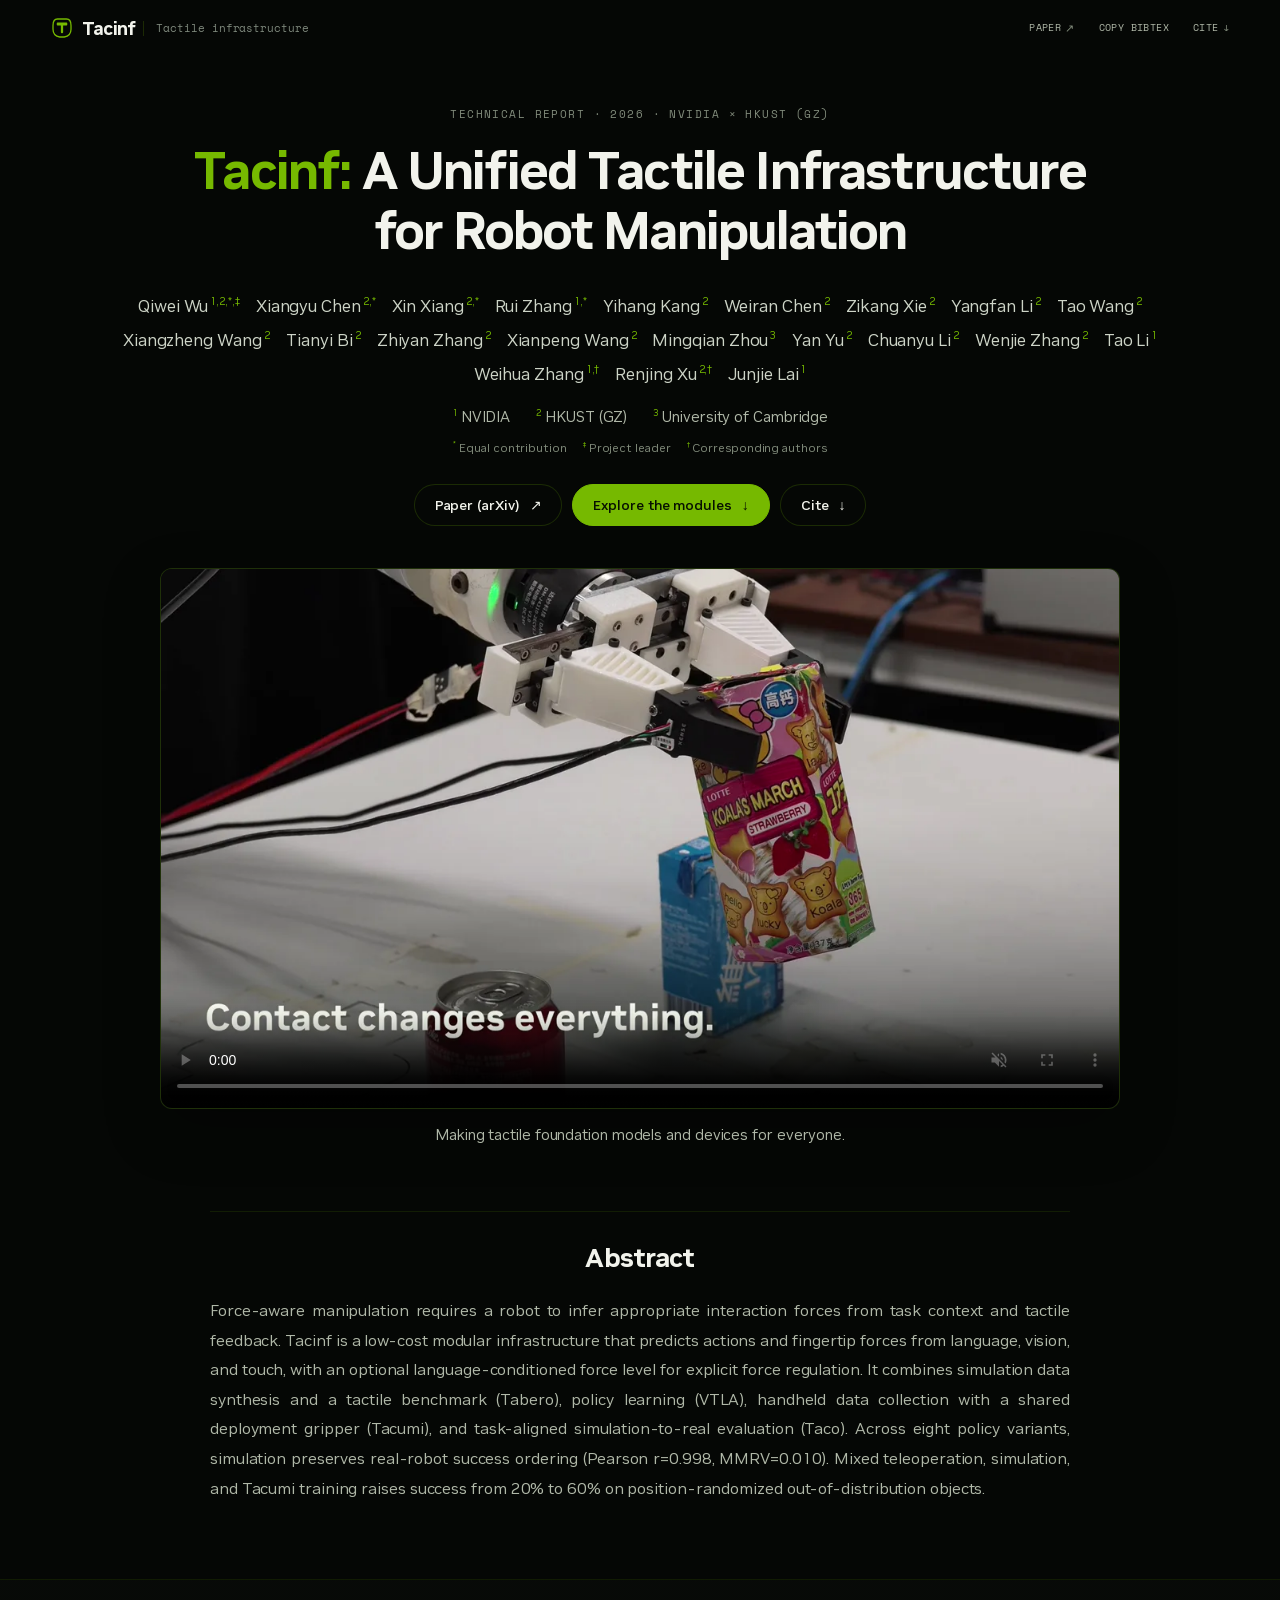
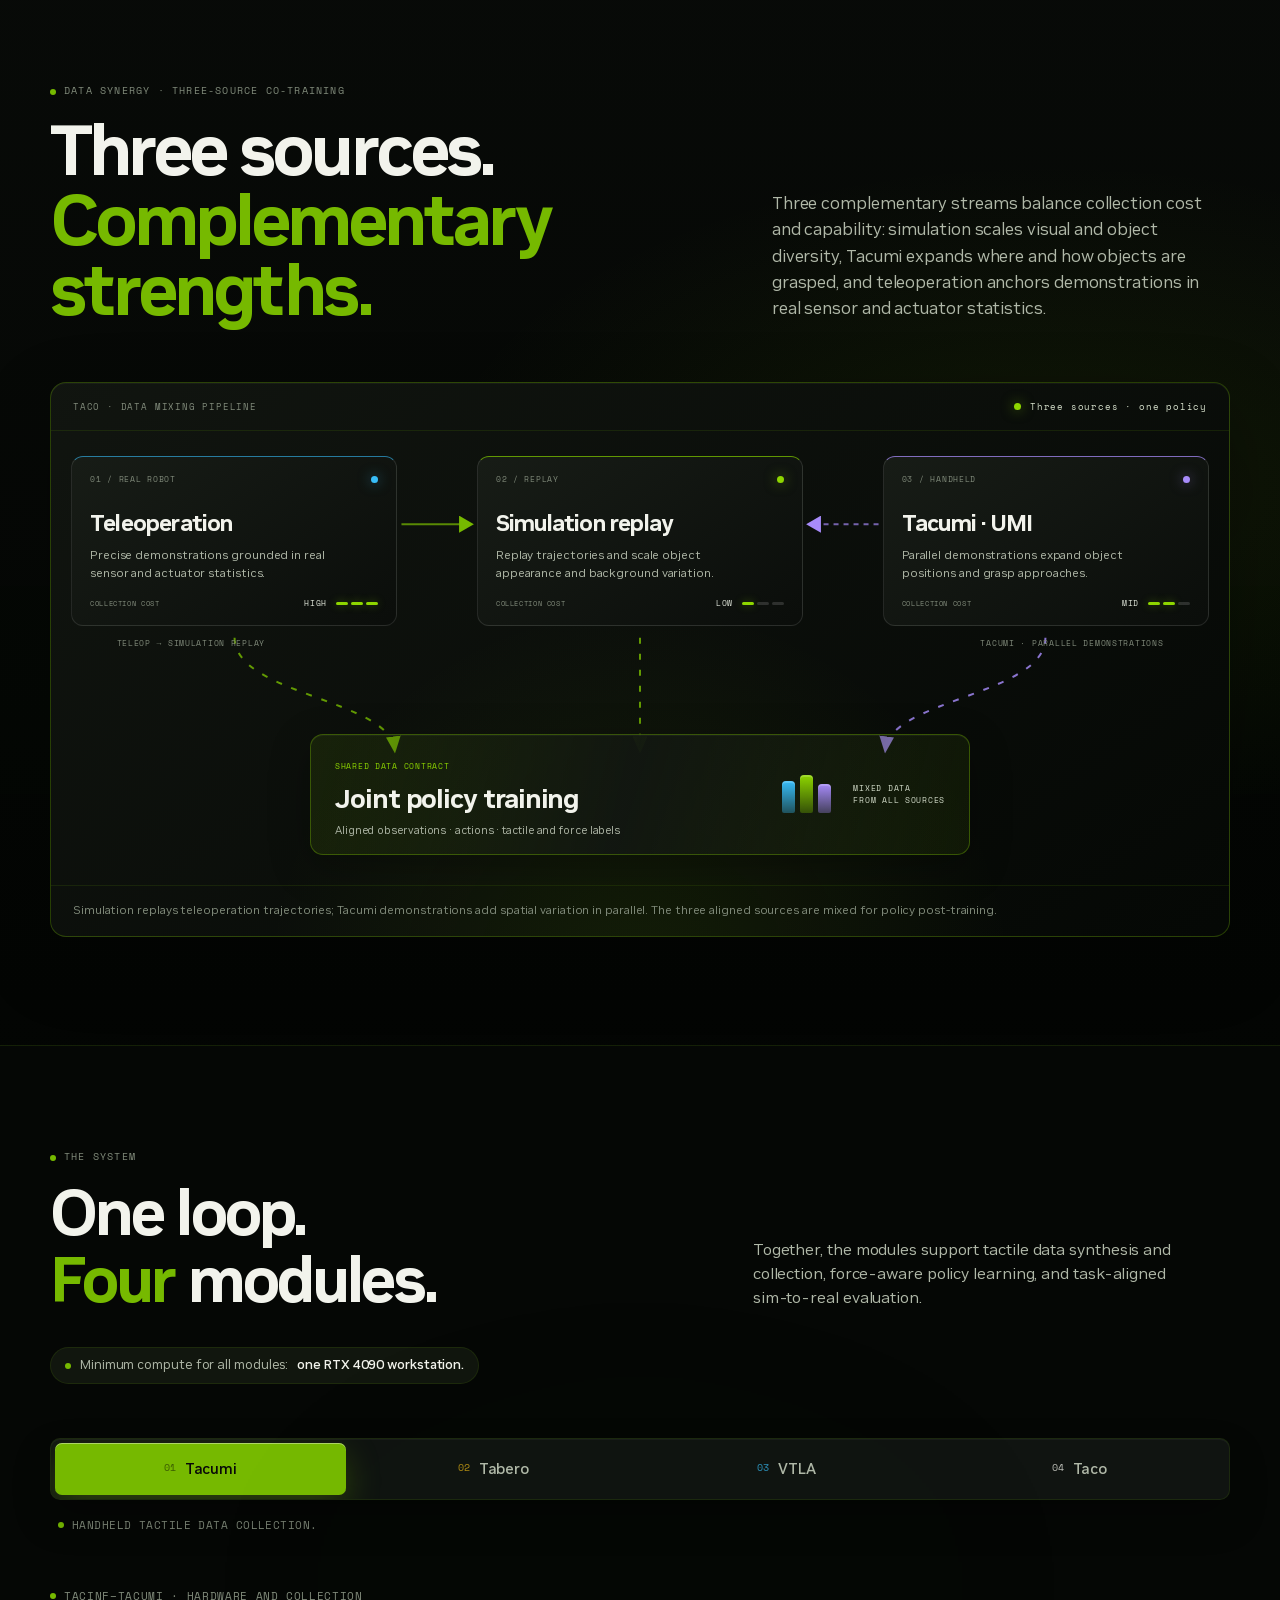
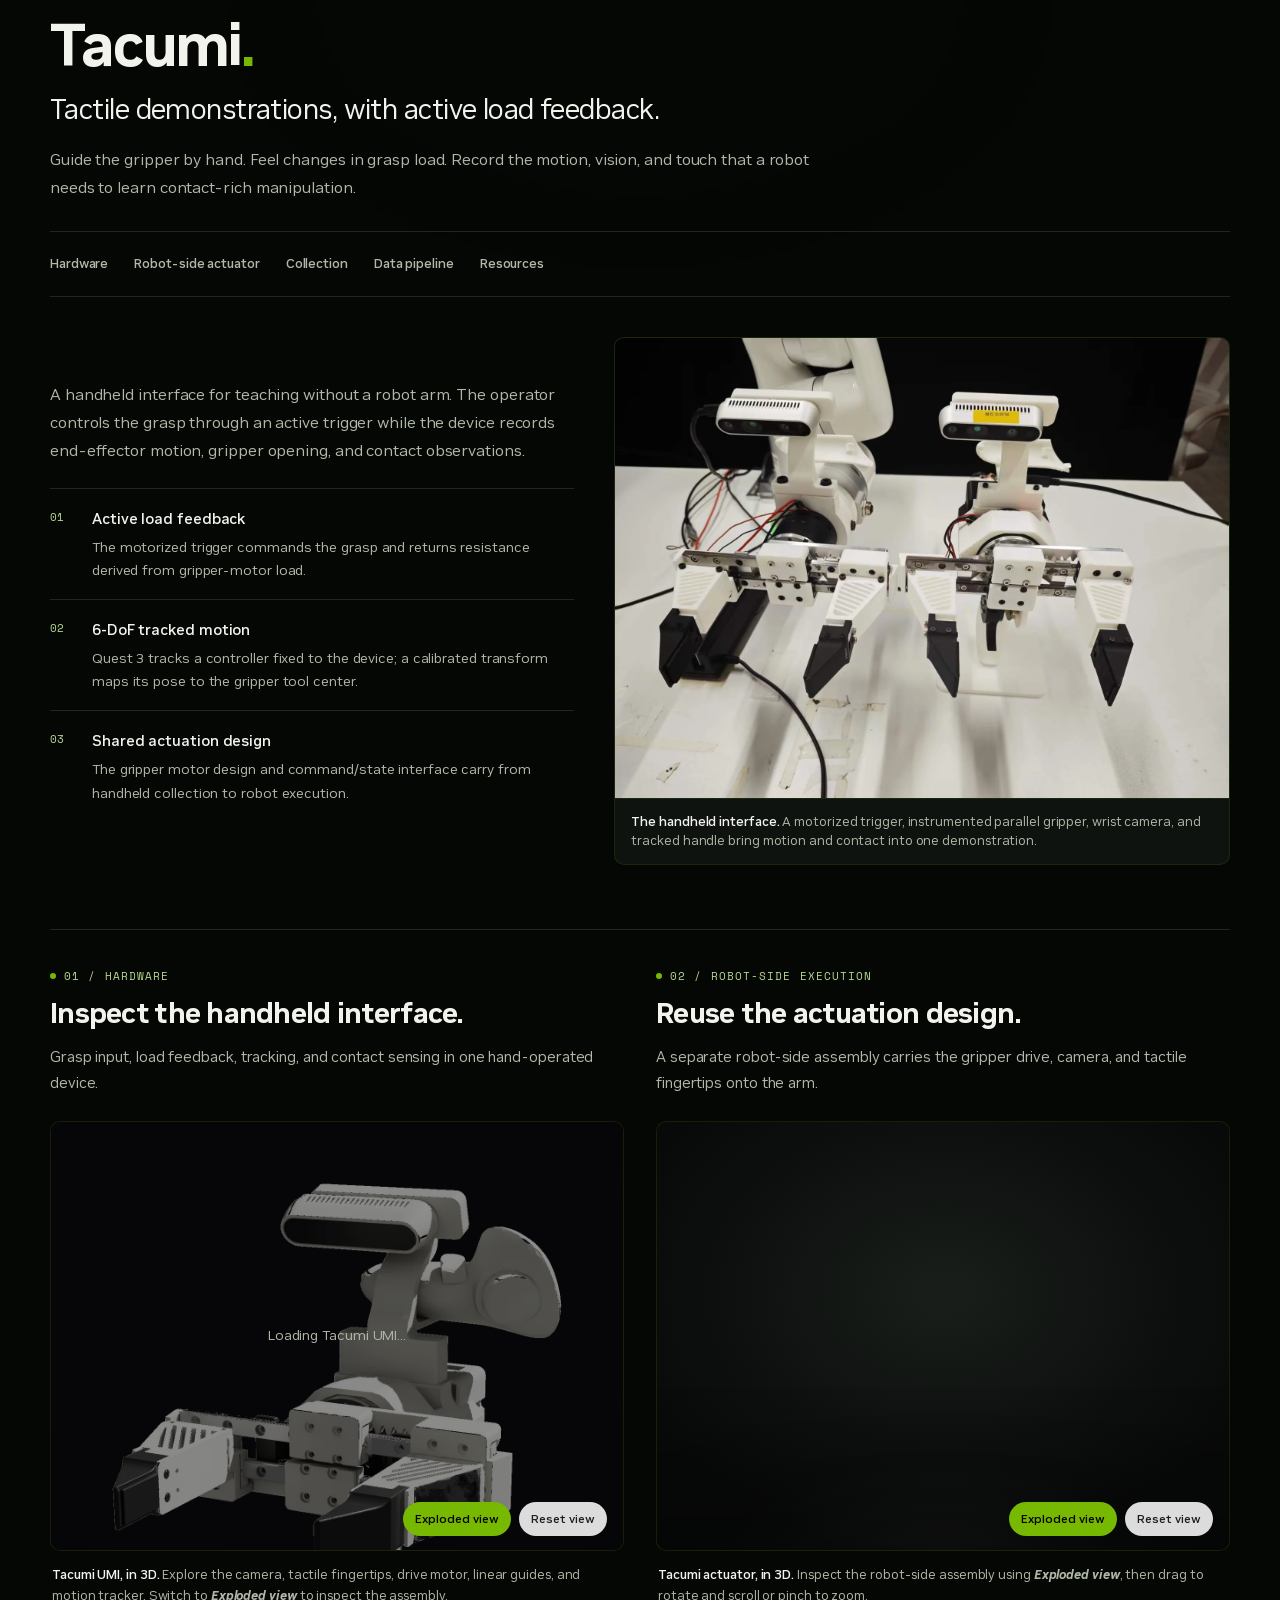
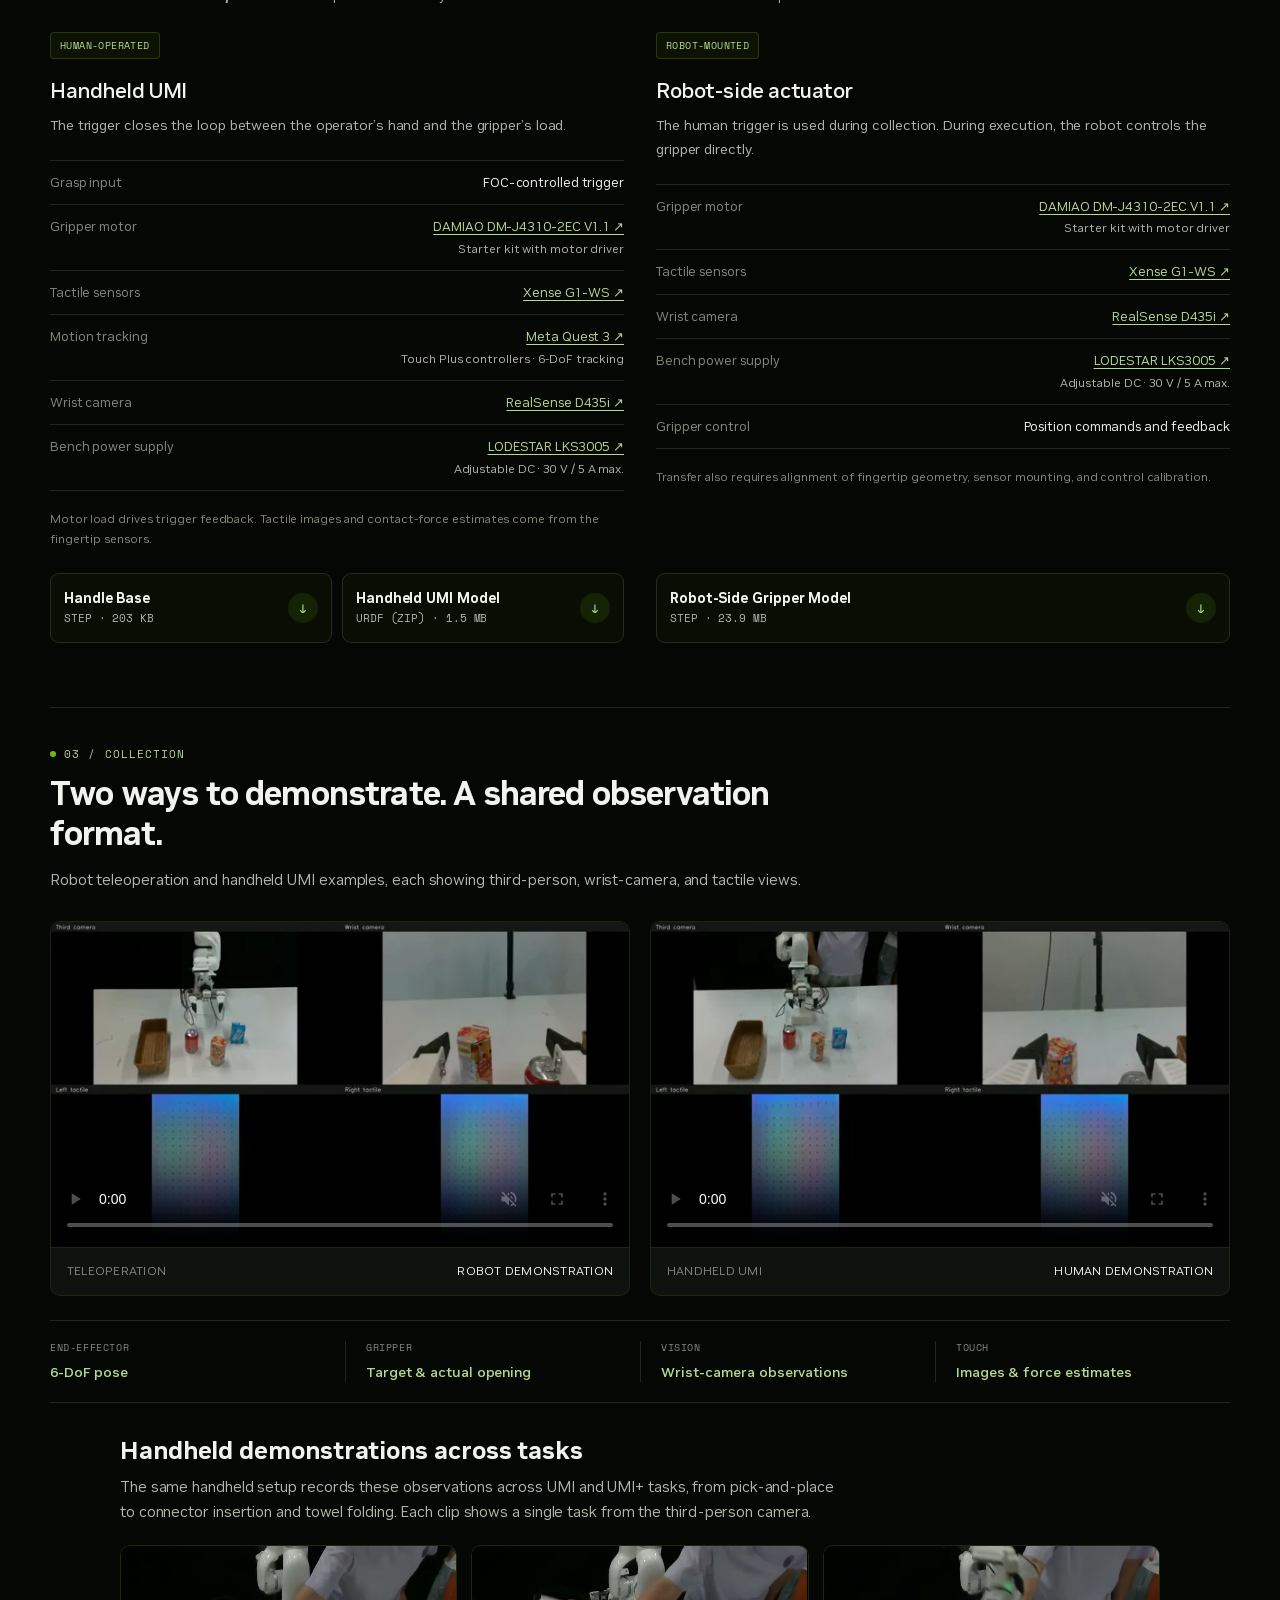
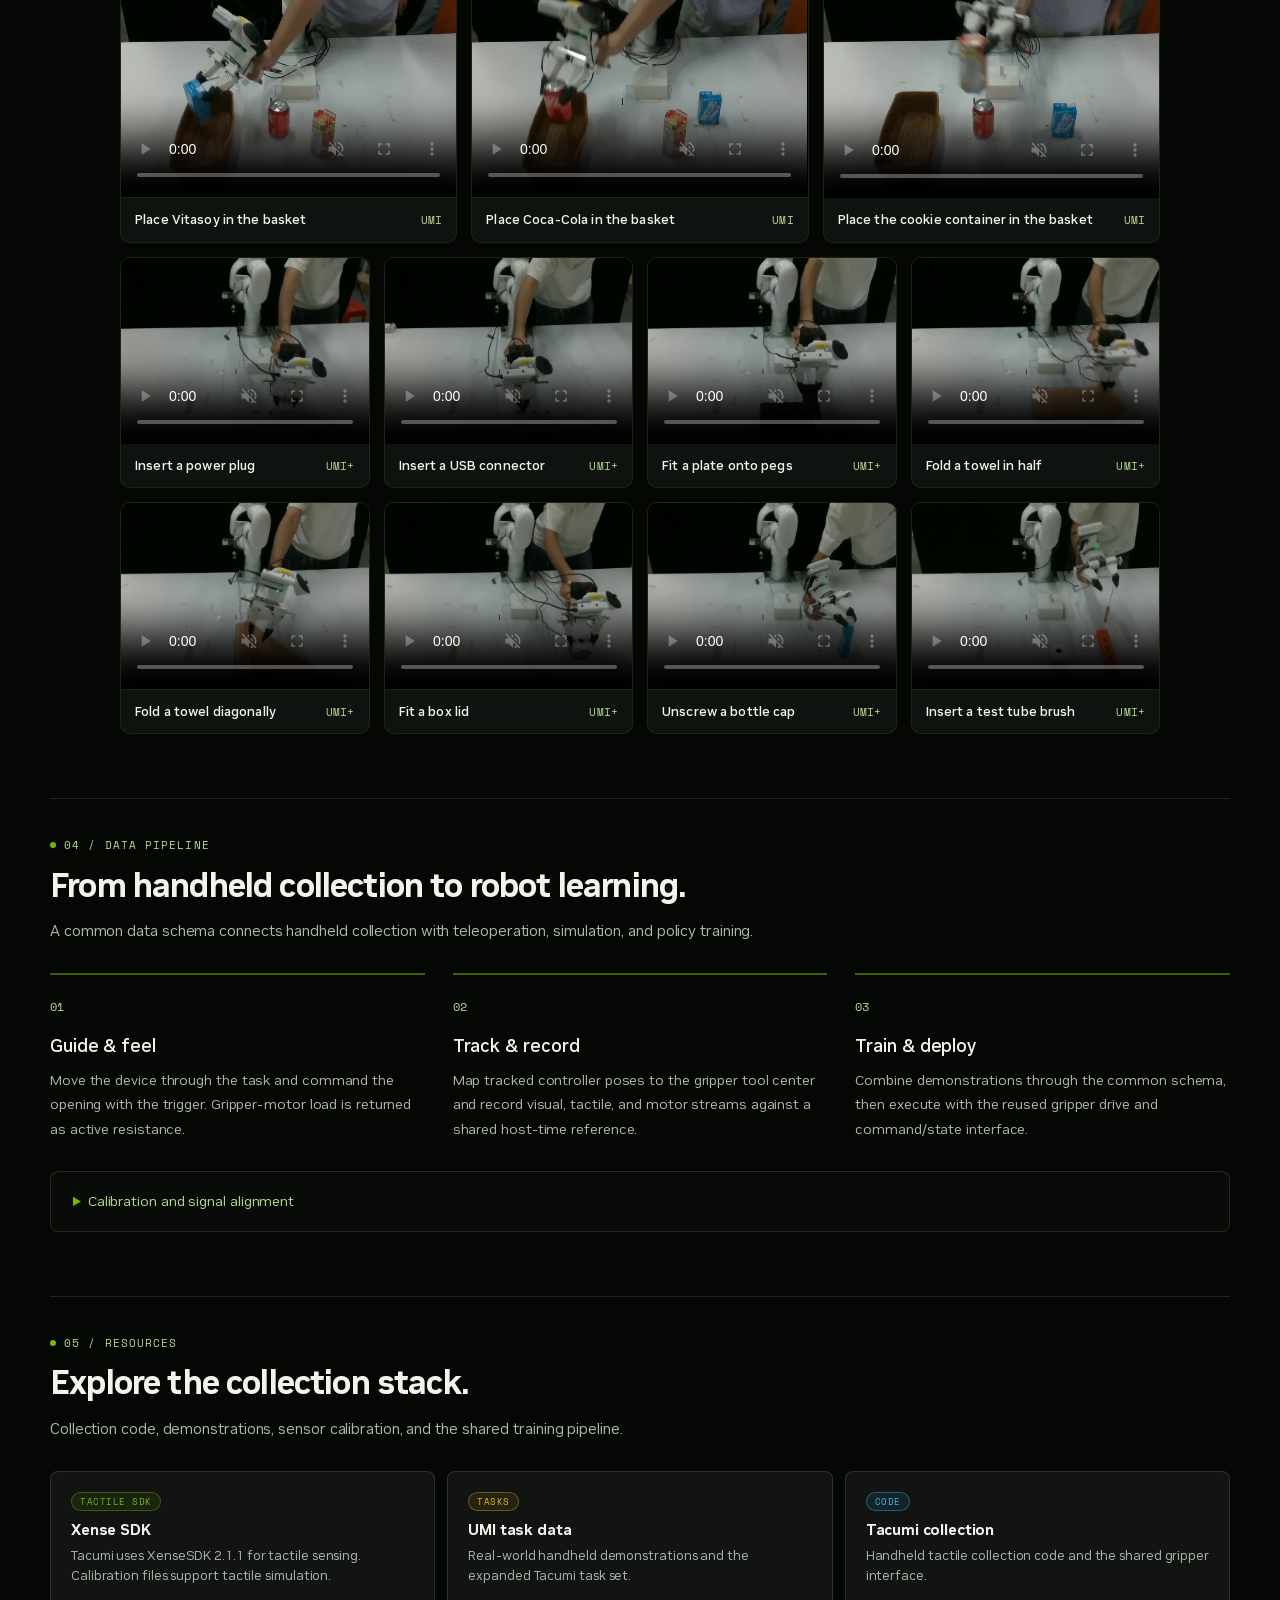
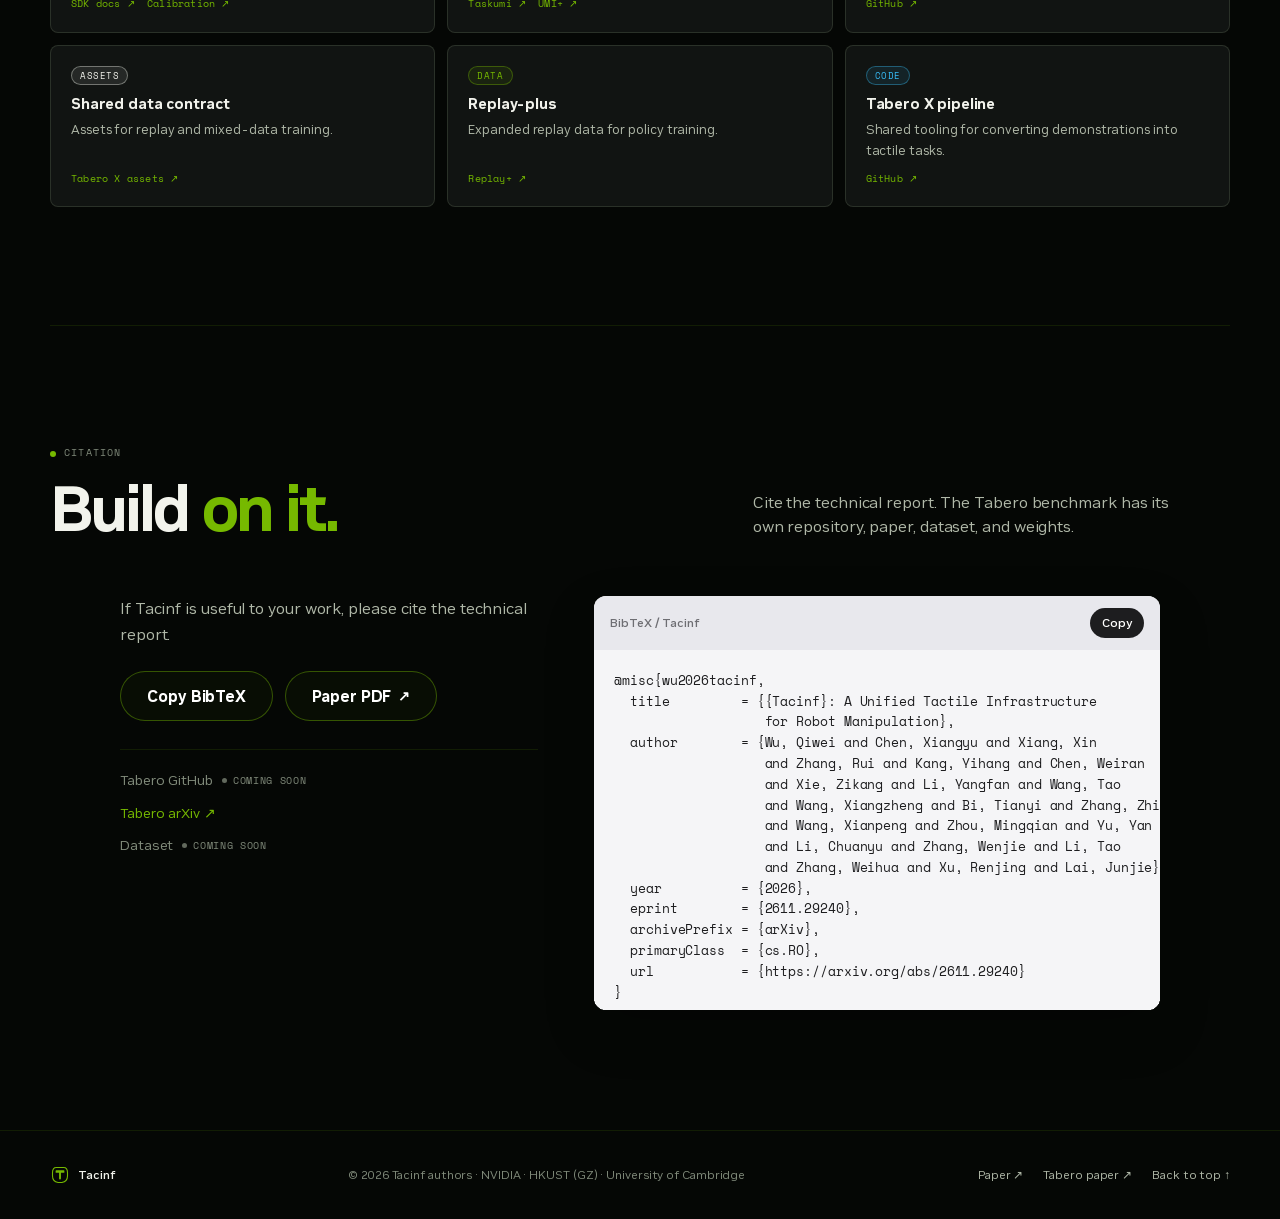
==== commit 20fa14df: "Link the published Tabero arXiv paper" ====
--- a/index.html
+++ b/index.html
@@ -625,7 +625,7 @@
               </div>
 
               <p class="panel-links">
-                <span class="link-soon">Tabero paper <span class="soon">Coming soon</span></span>
+                <a href="https://arxiv.org/abs/2605.27886" target="_blank" rel="noreferrer">Tabero paper ↗</a>
               </p>
             </div>
 
@@ -927,7 +927,7 @@
           </div>
           <div class="cite-links">
             <span class="link-soon">Tabero GitHub <span class="soon">Coming soon</span></span>
-            <span class="link-soon">Tabero arXiv <span class="soon">Coming soon</span></span>
+            <a href="https://arxiv.org/abs/2605.27886" target="_blank" rel="noreferrer">Tabero arXiv ↗</a>
             <span class="link-soon">Dataset <span class="soon">Coming soon</span></span>
           </div>
         </div>
@@ -967,7 +967,7 @@
       <p>© 2026 Tacinf authors · NVIDIA · HKUST (GZ) · University of Cambridge</p>
       <p class="footer-links">
         <a href="https://arxiv.org/abs/2611.29240" target="_blank" rel="noreferrer">Paper ↗</a>
-        <span class="link-soon">Tabero <span class="soon">Coming soon</span></span>
+        <a href="https://arxiv.org/abs/2605.27886" target="_blank" rel="noreferrer">Tabero paper ↗</a>
         <a href="#top">Back to top ↑</a>
       </p>
     </div>
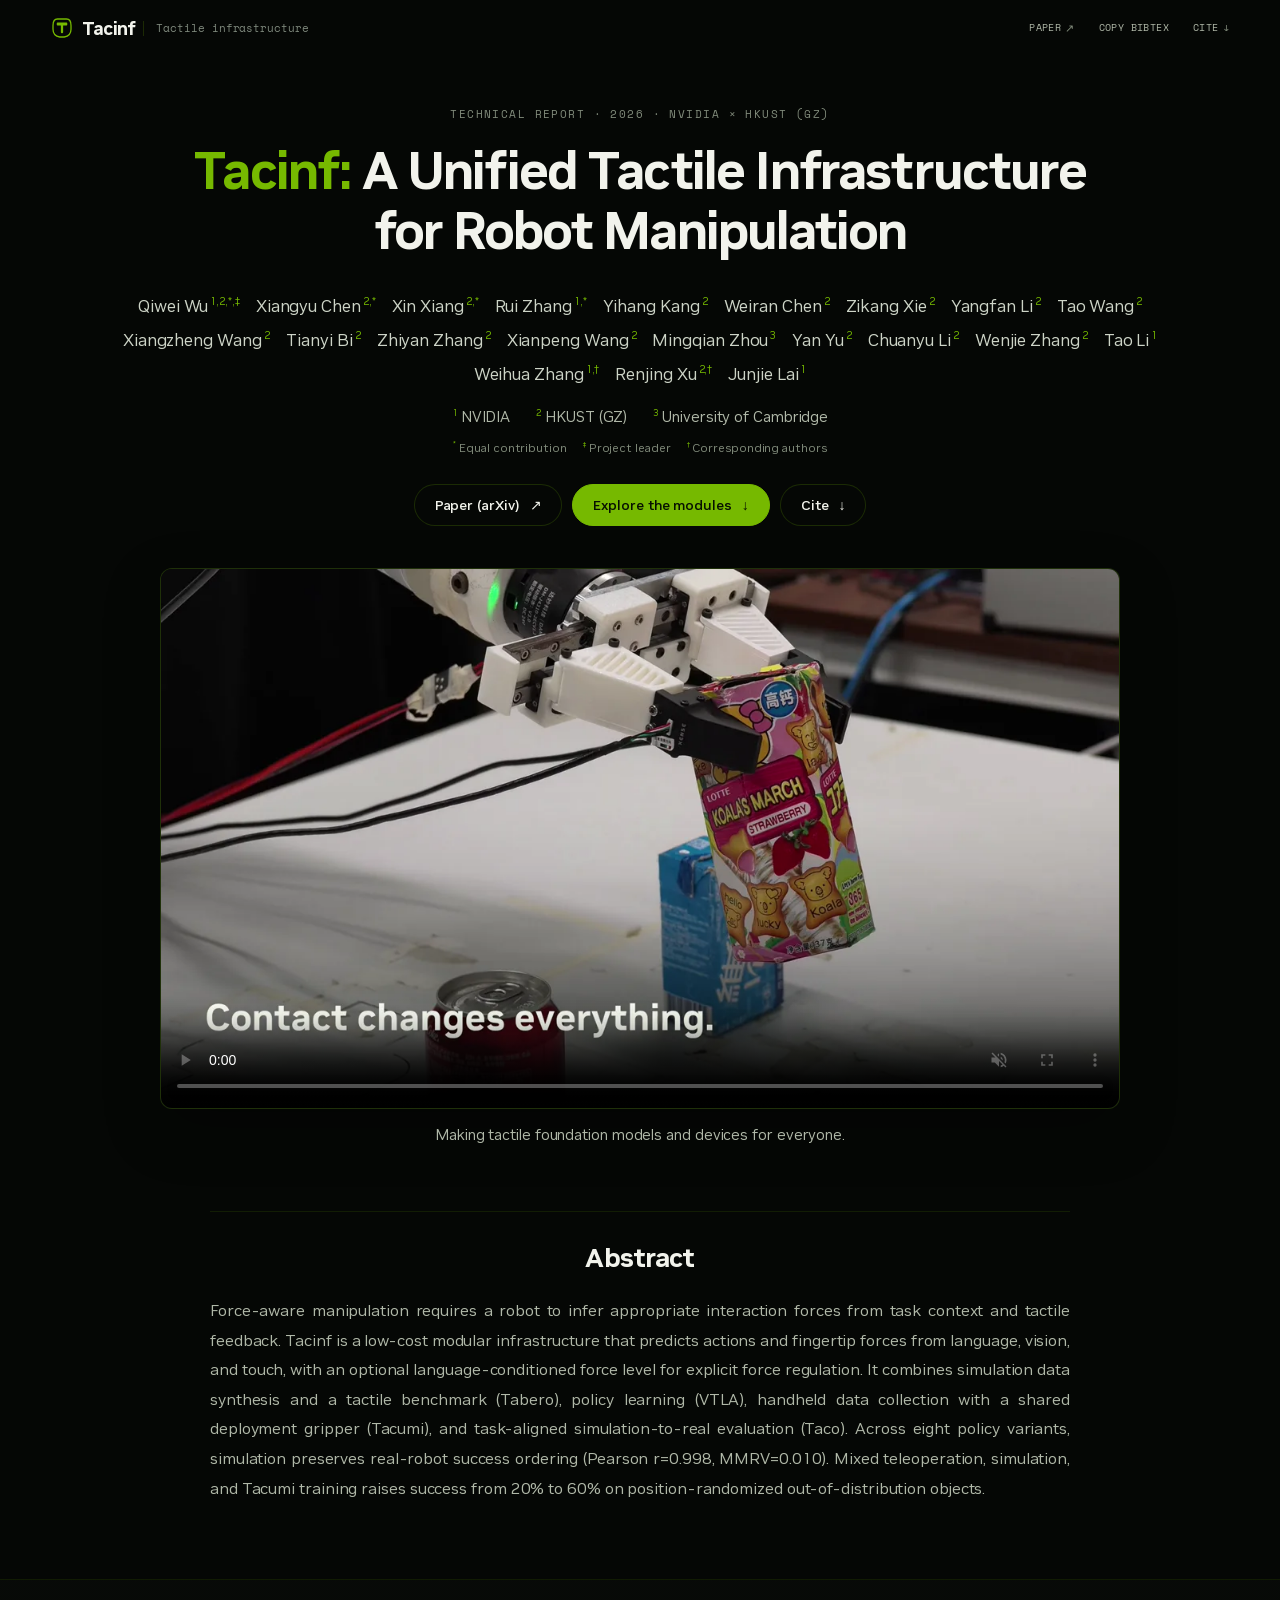
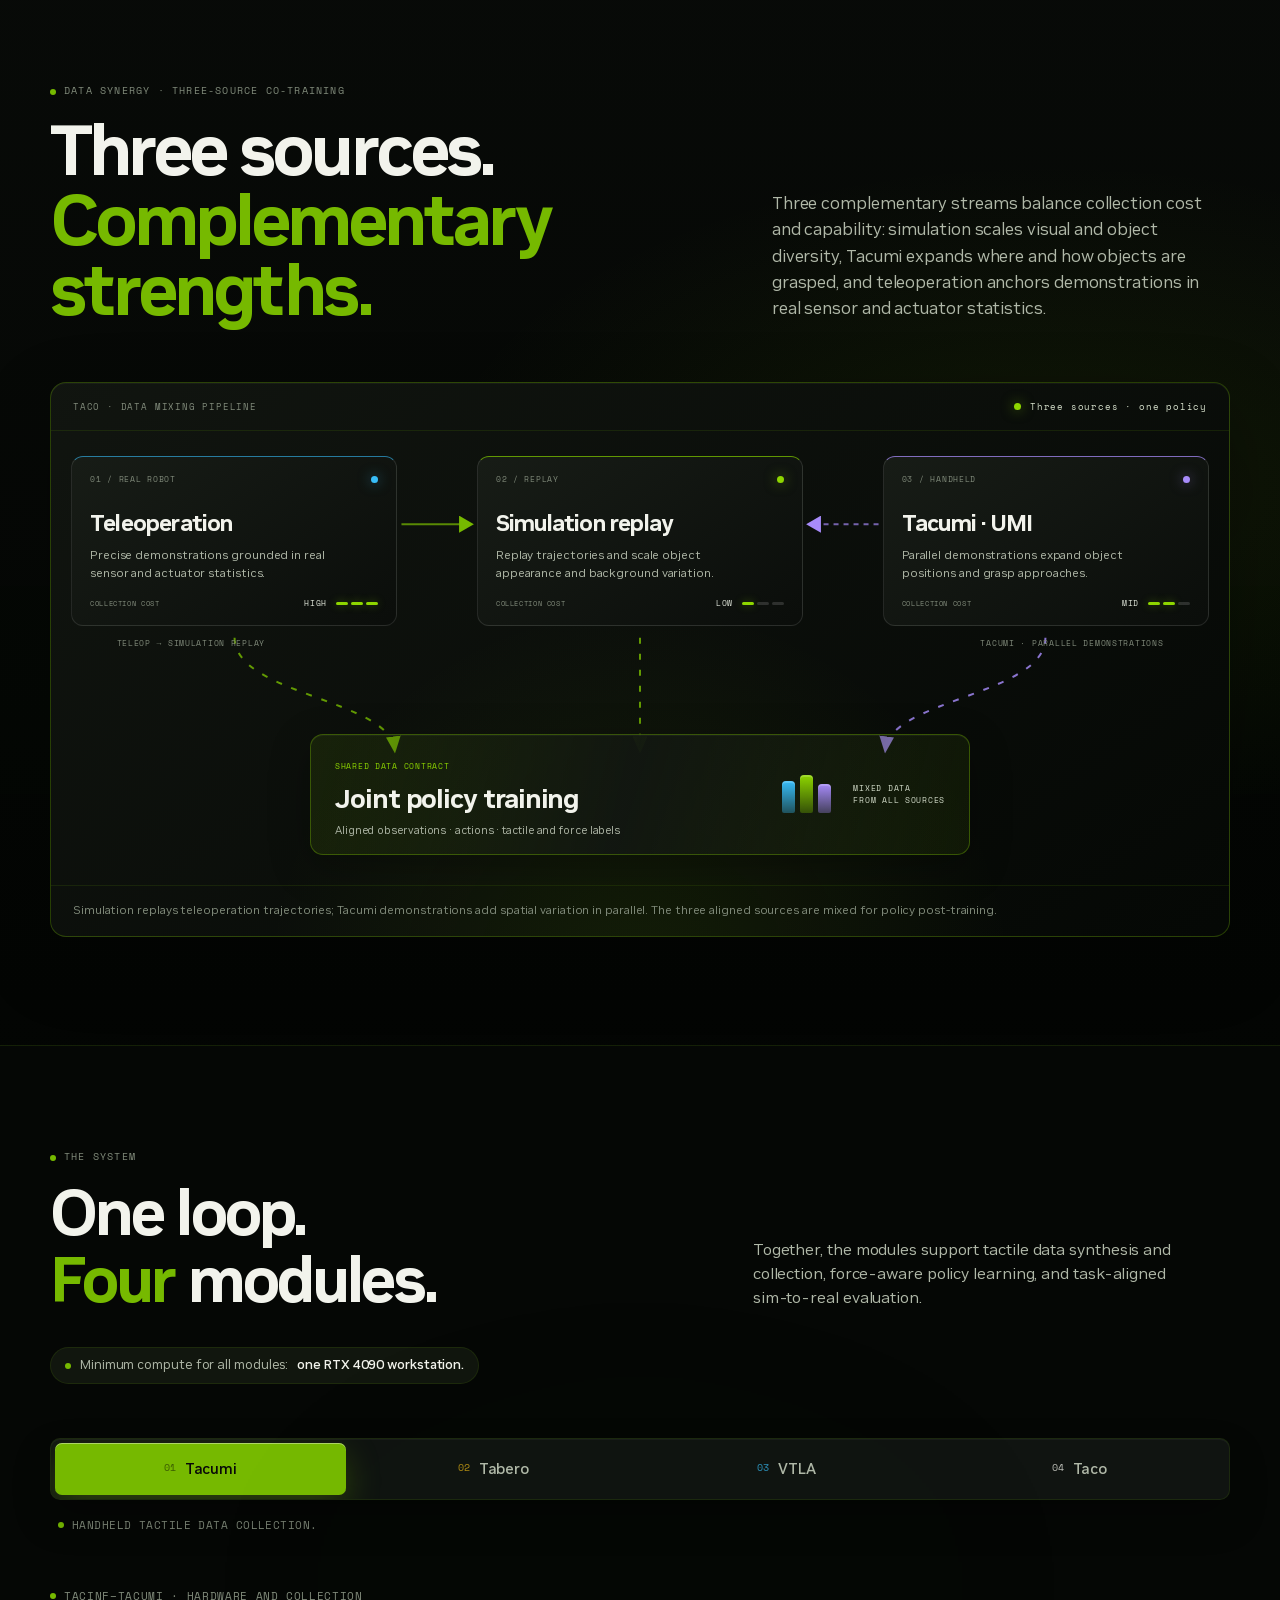
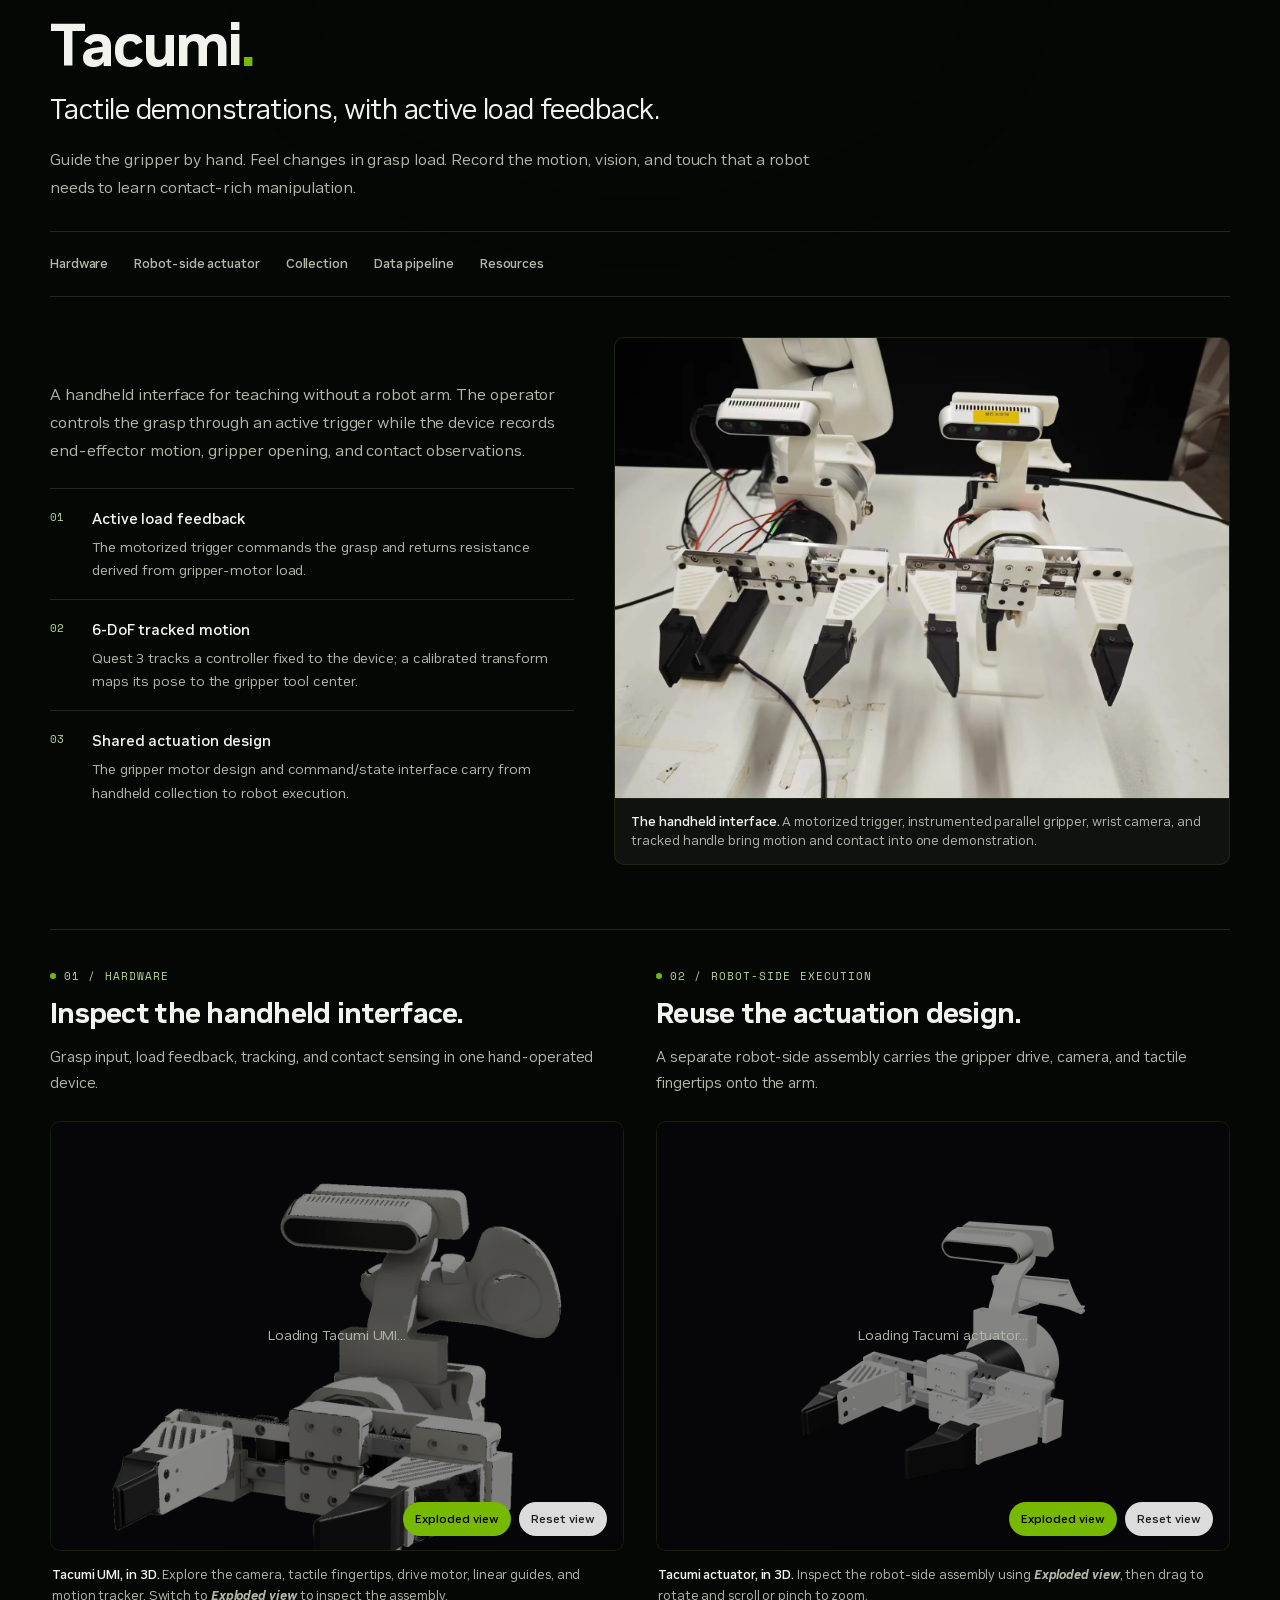
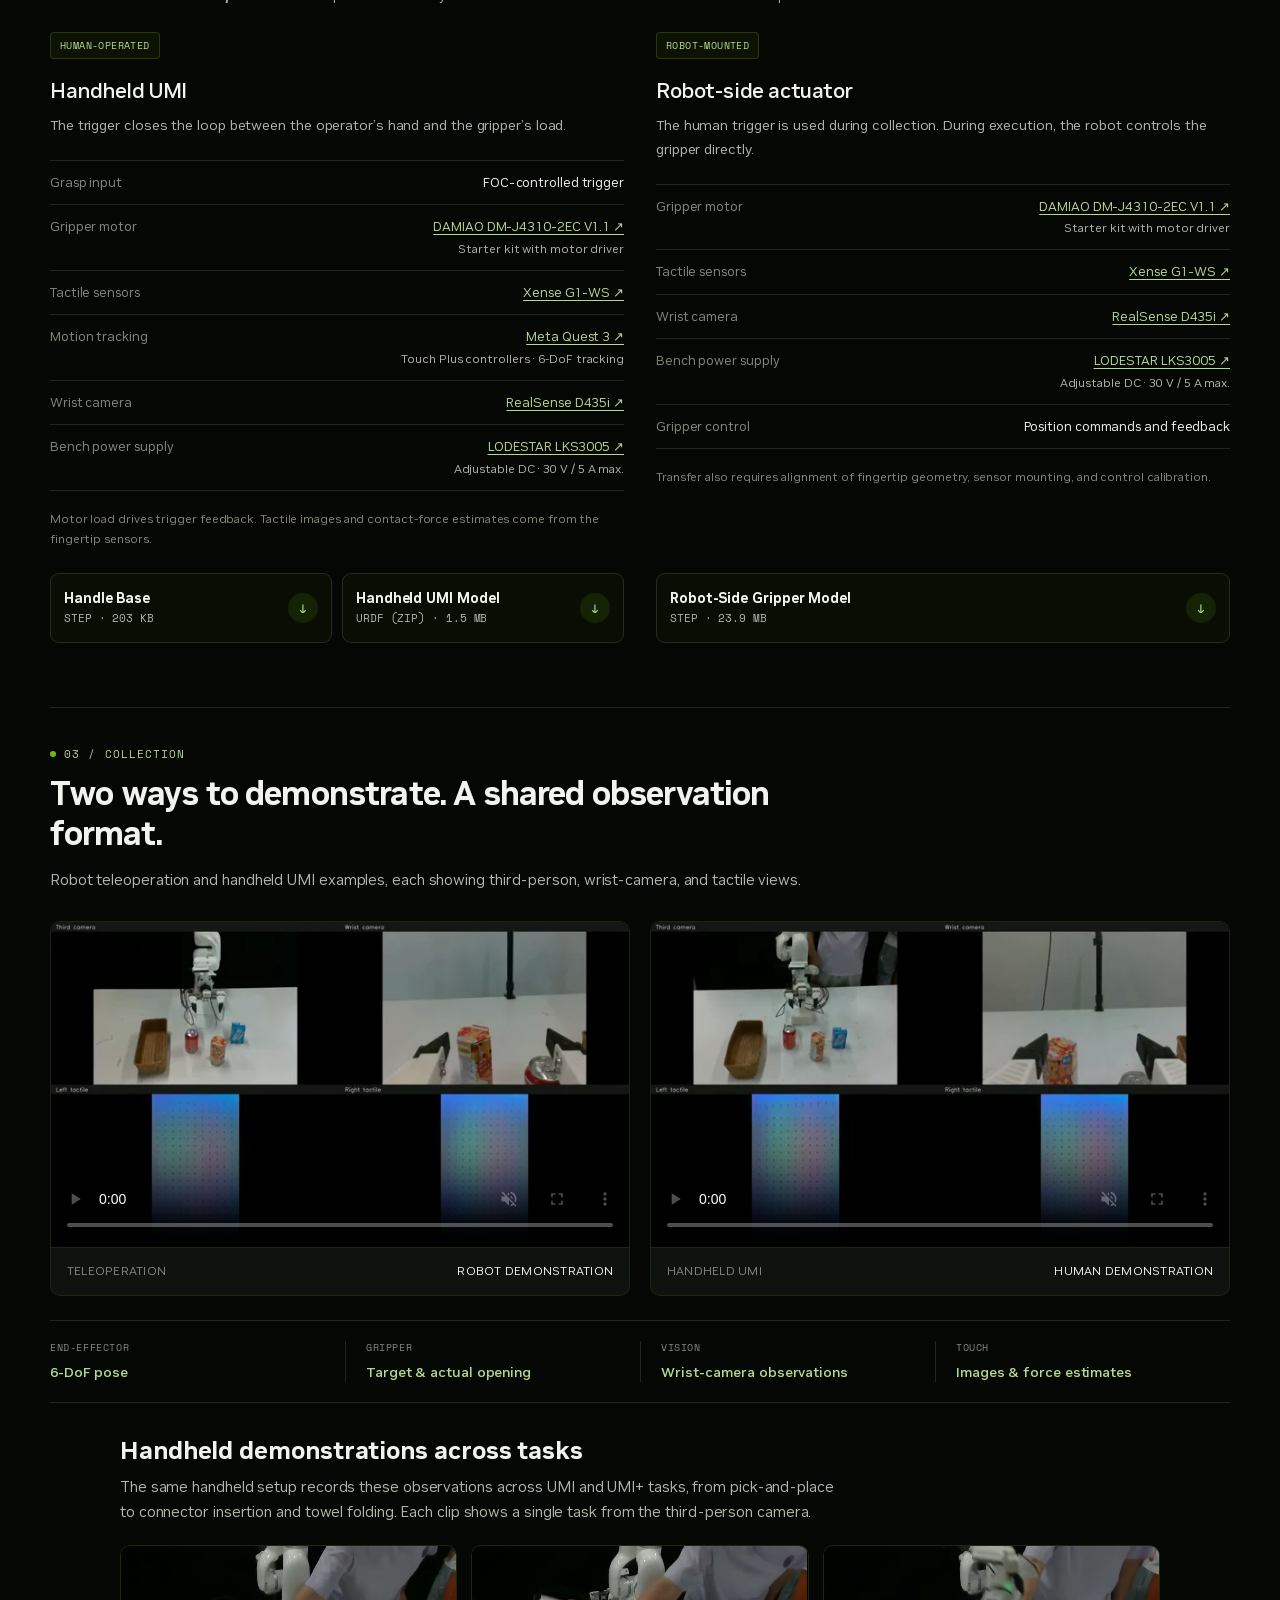
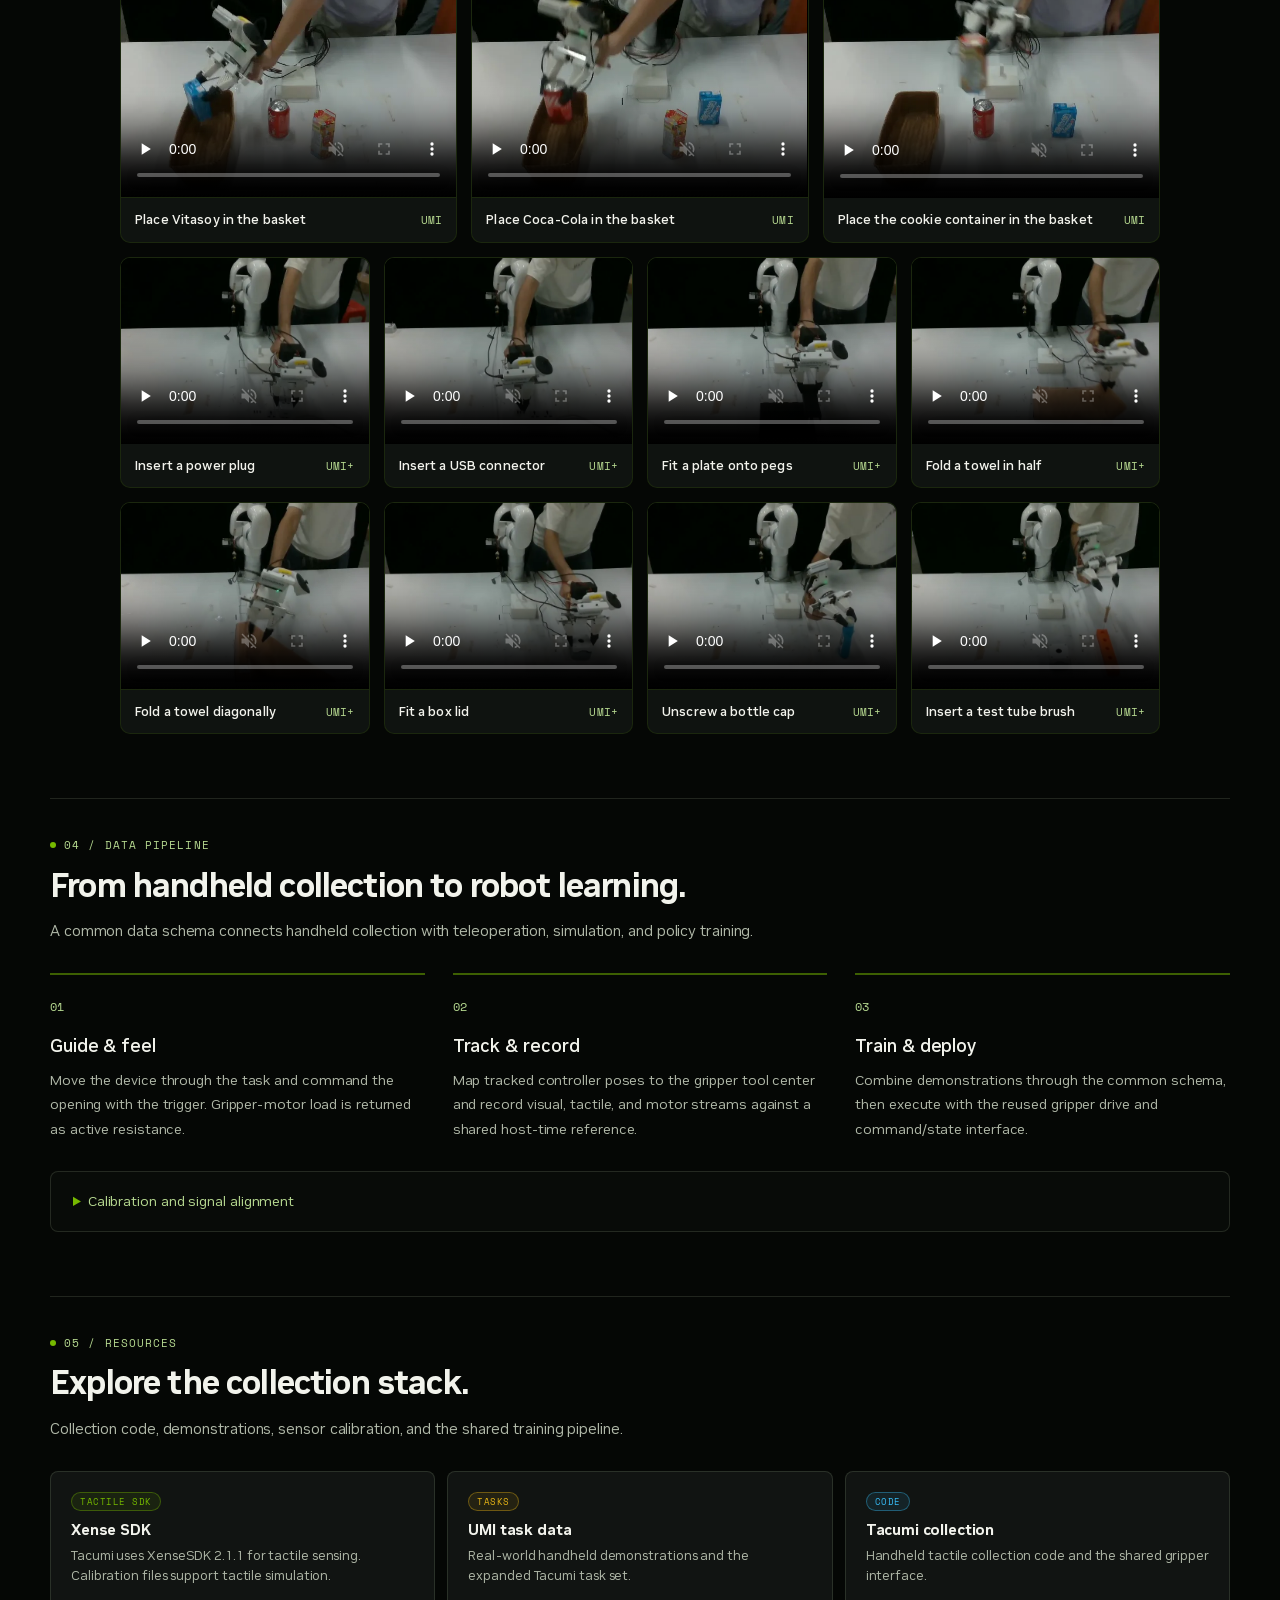
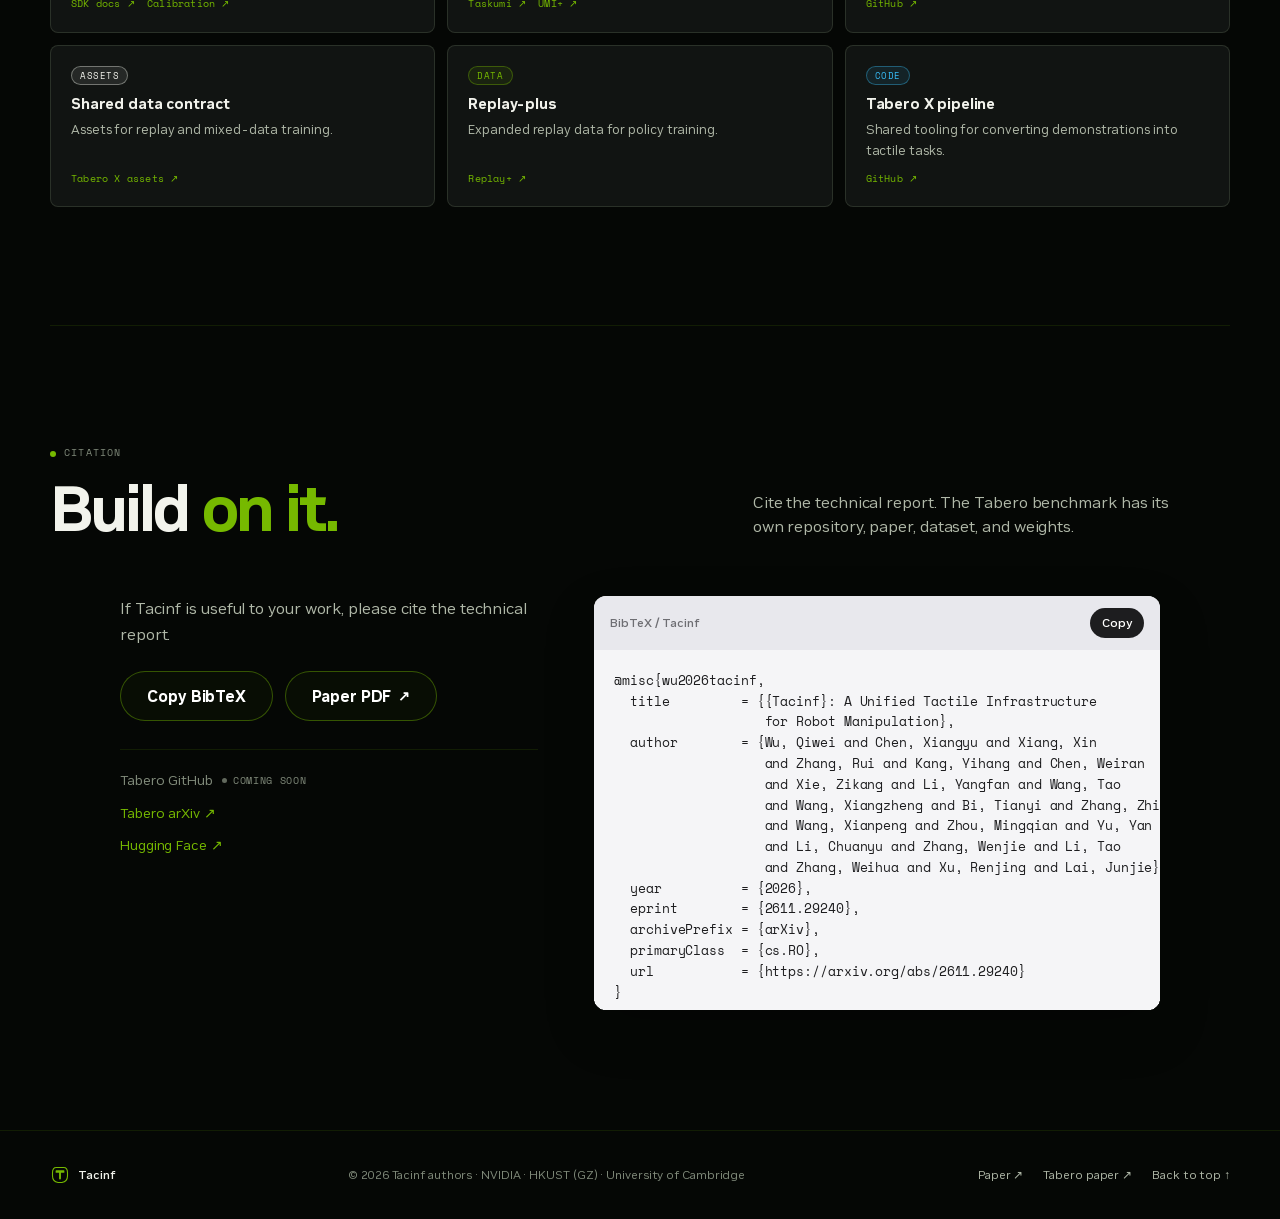
==== commit b4daa354: "Link the Hugging Face profile in citations" ====
--- a/index.html
+++ b/index.html
@@ -928,7 +928,7 @@
           <div class="cite-links">
             <span class="link-soon">Tabero GitHub <span class="soon">Coming soon</span></span>
             <a href="https://arxiv.org/abs/2605.27886" target="_blank" rel="noreferrer">Tabero arXiv ↗</a>
-            <span class="link-soon">Dataset <span class="soon">Coming soon</span></span>
+            <a href="https://huggingface.co/xiangxin0923" target="_blank" rel="noreferrer">Hugging Face ↗</a>
           </div>
         </div>
 
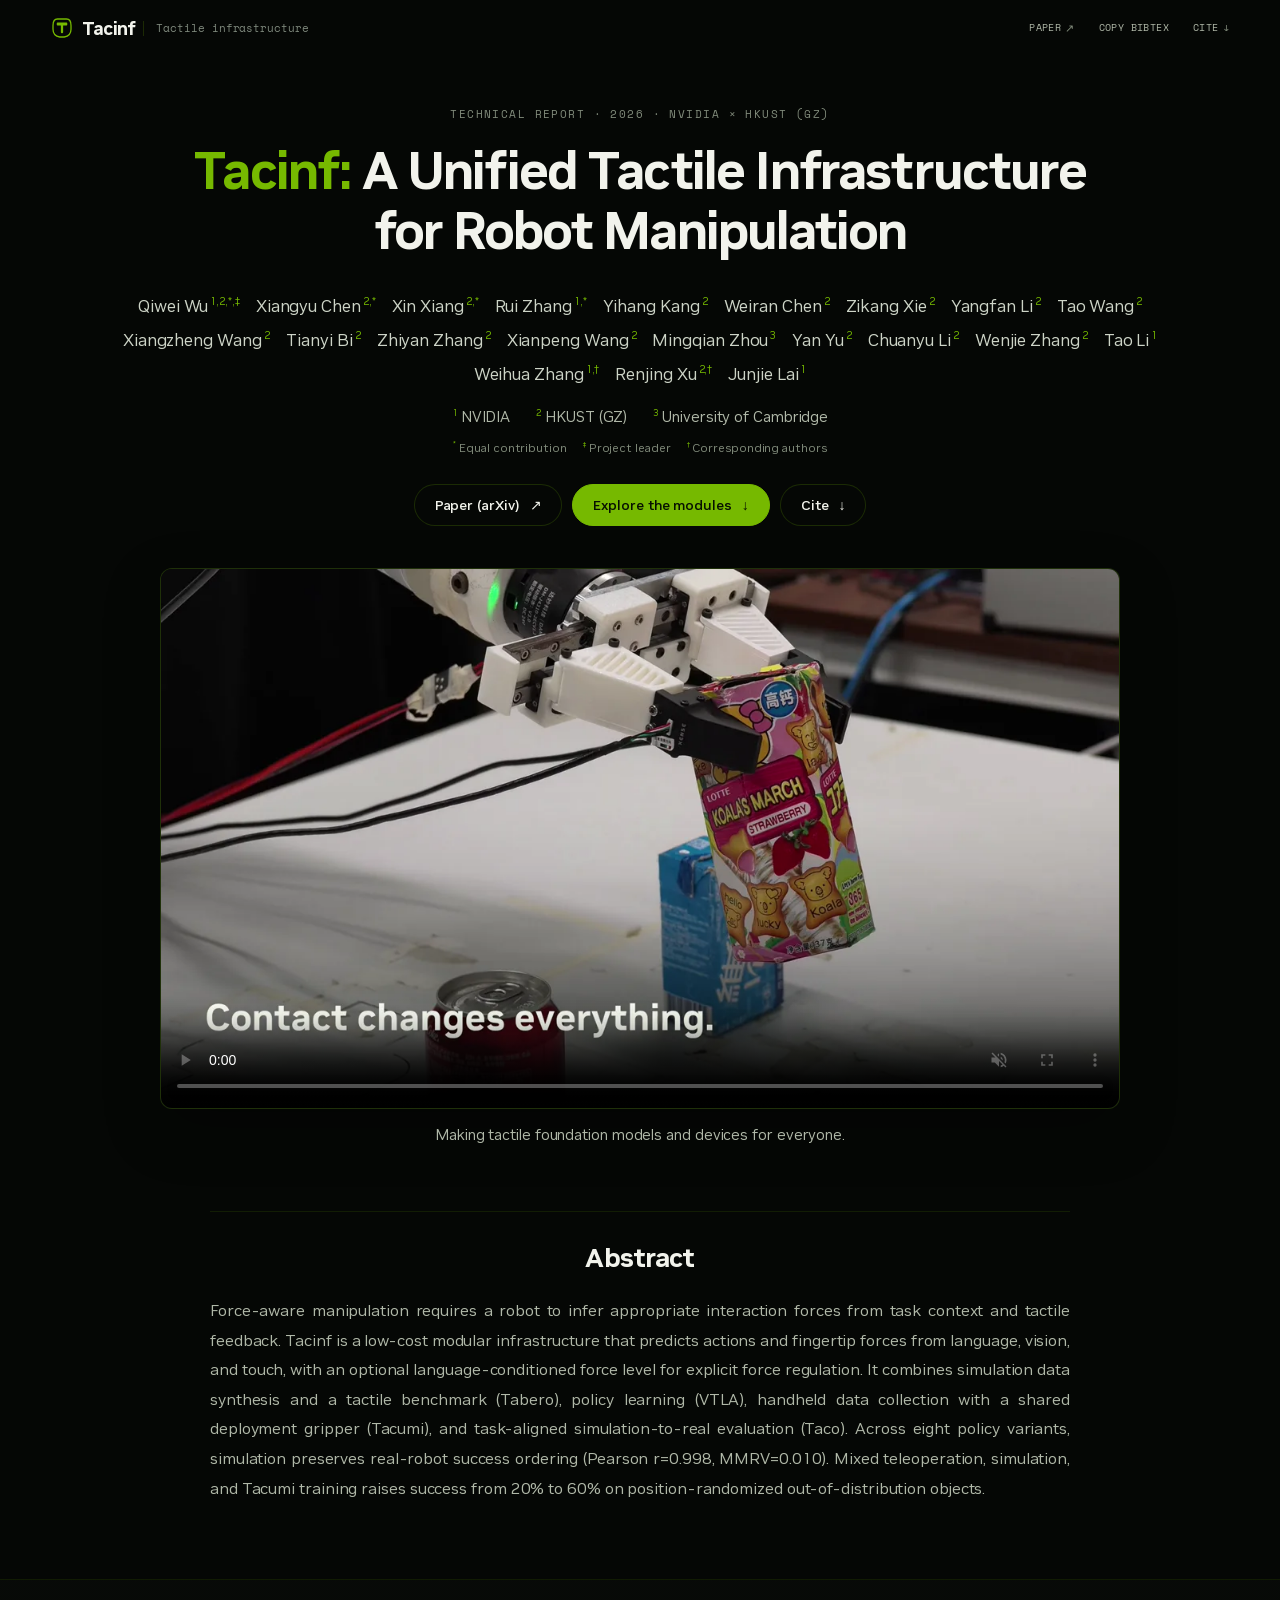
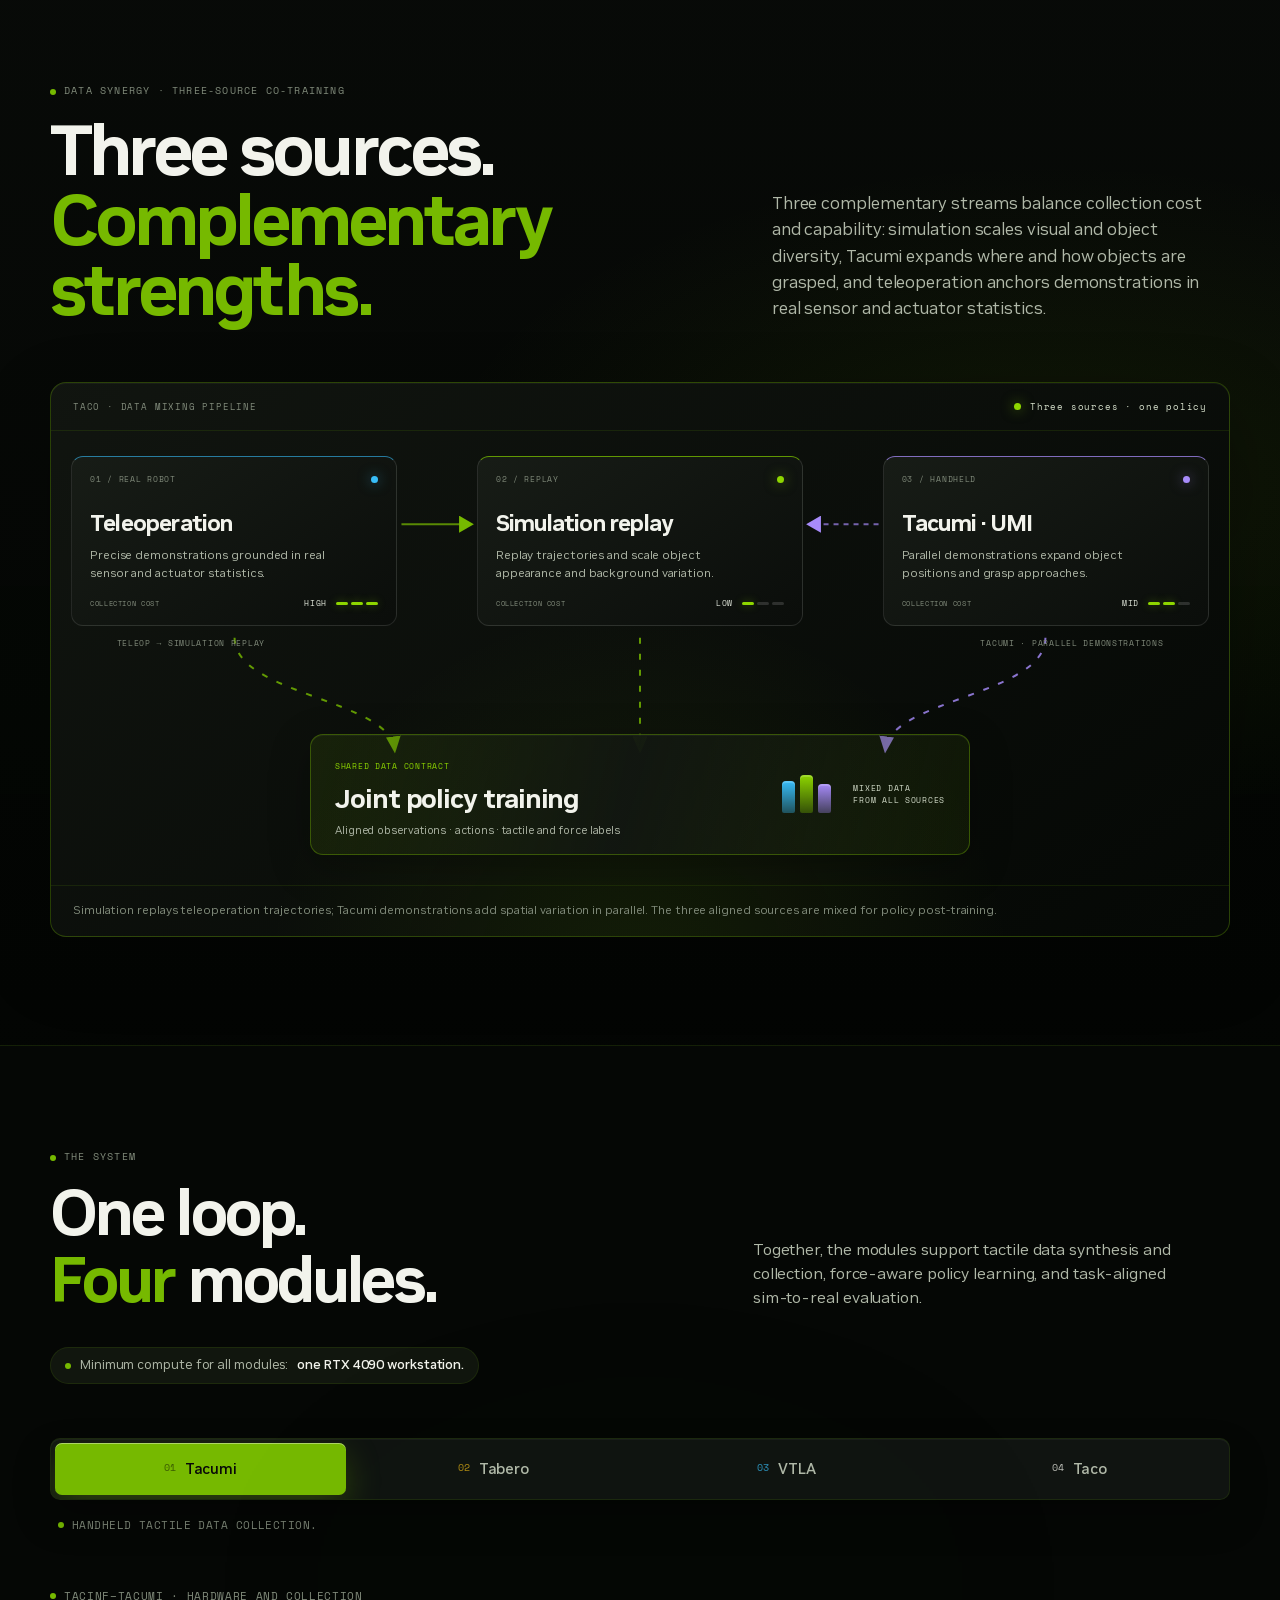
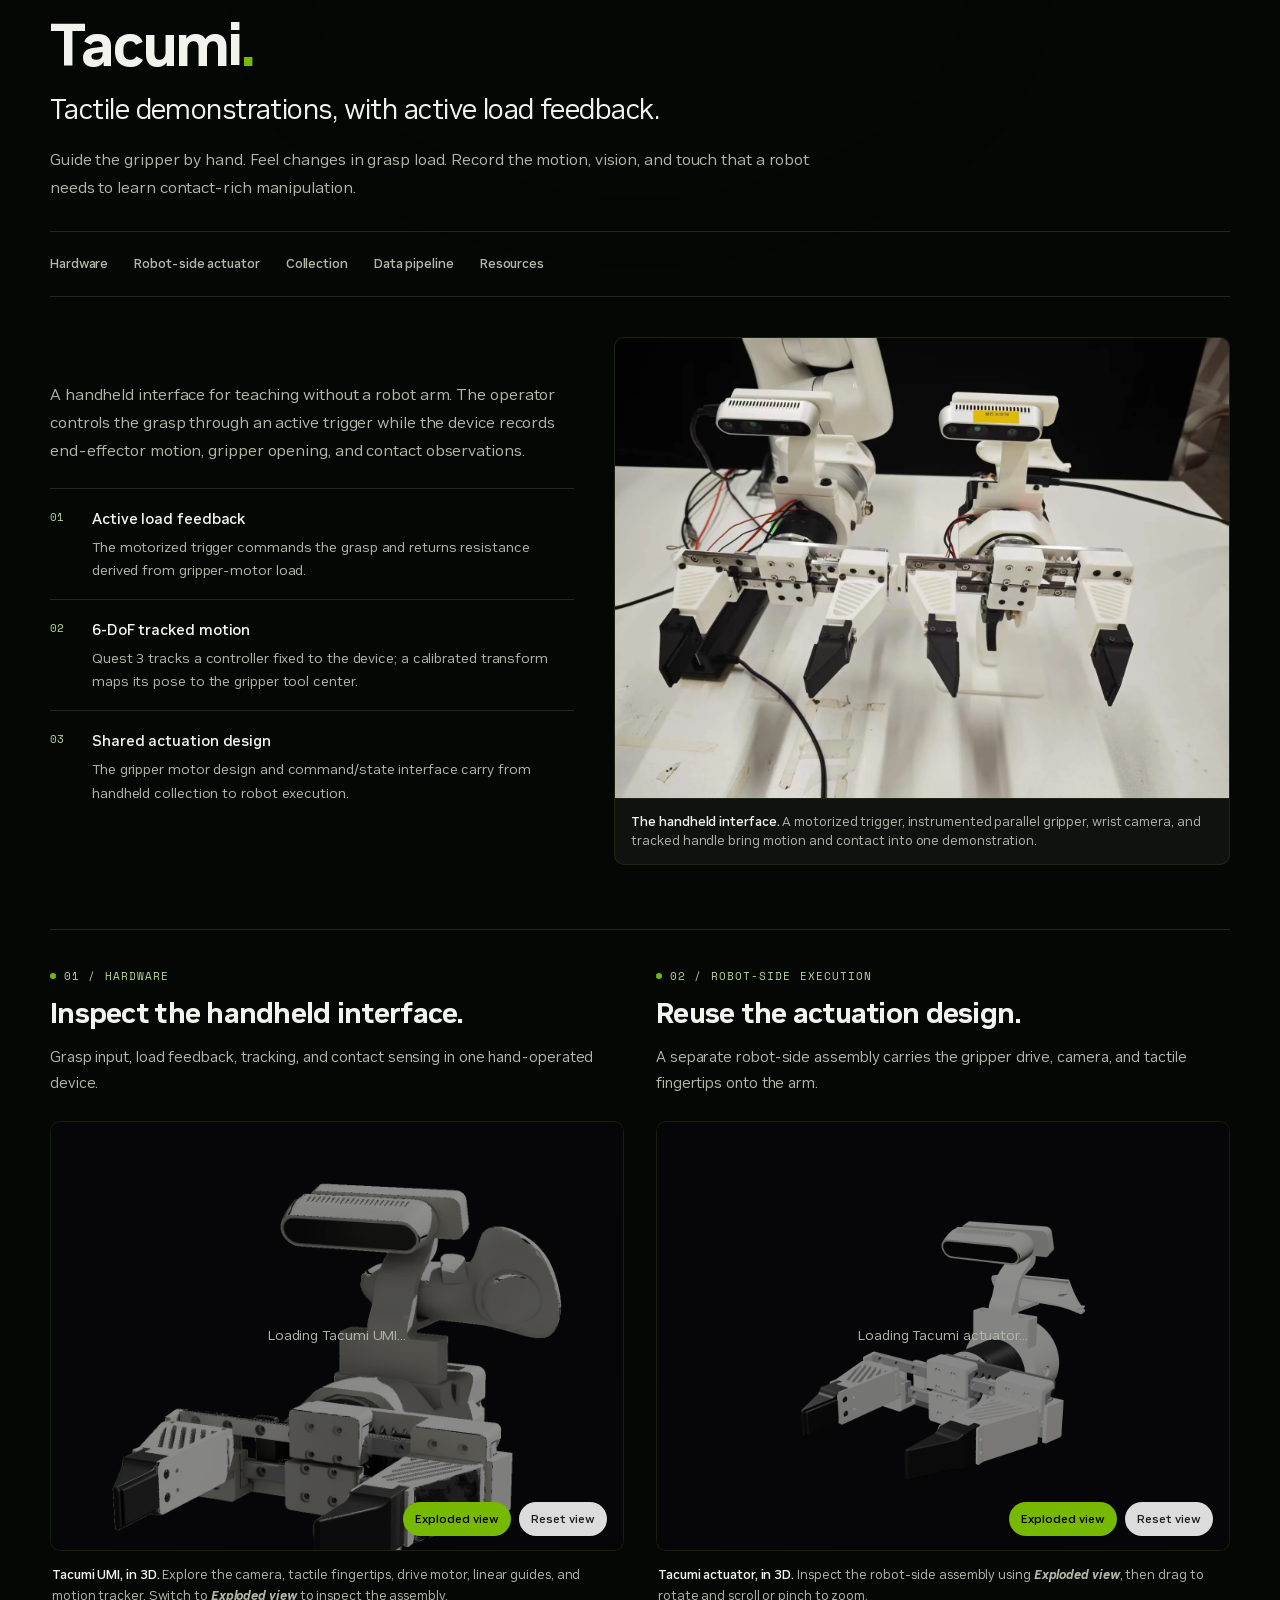
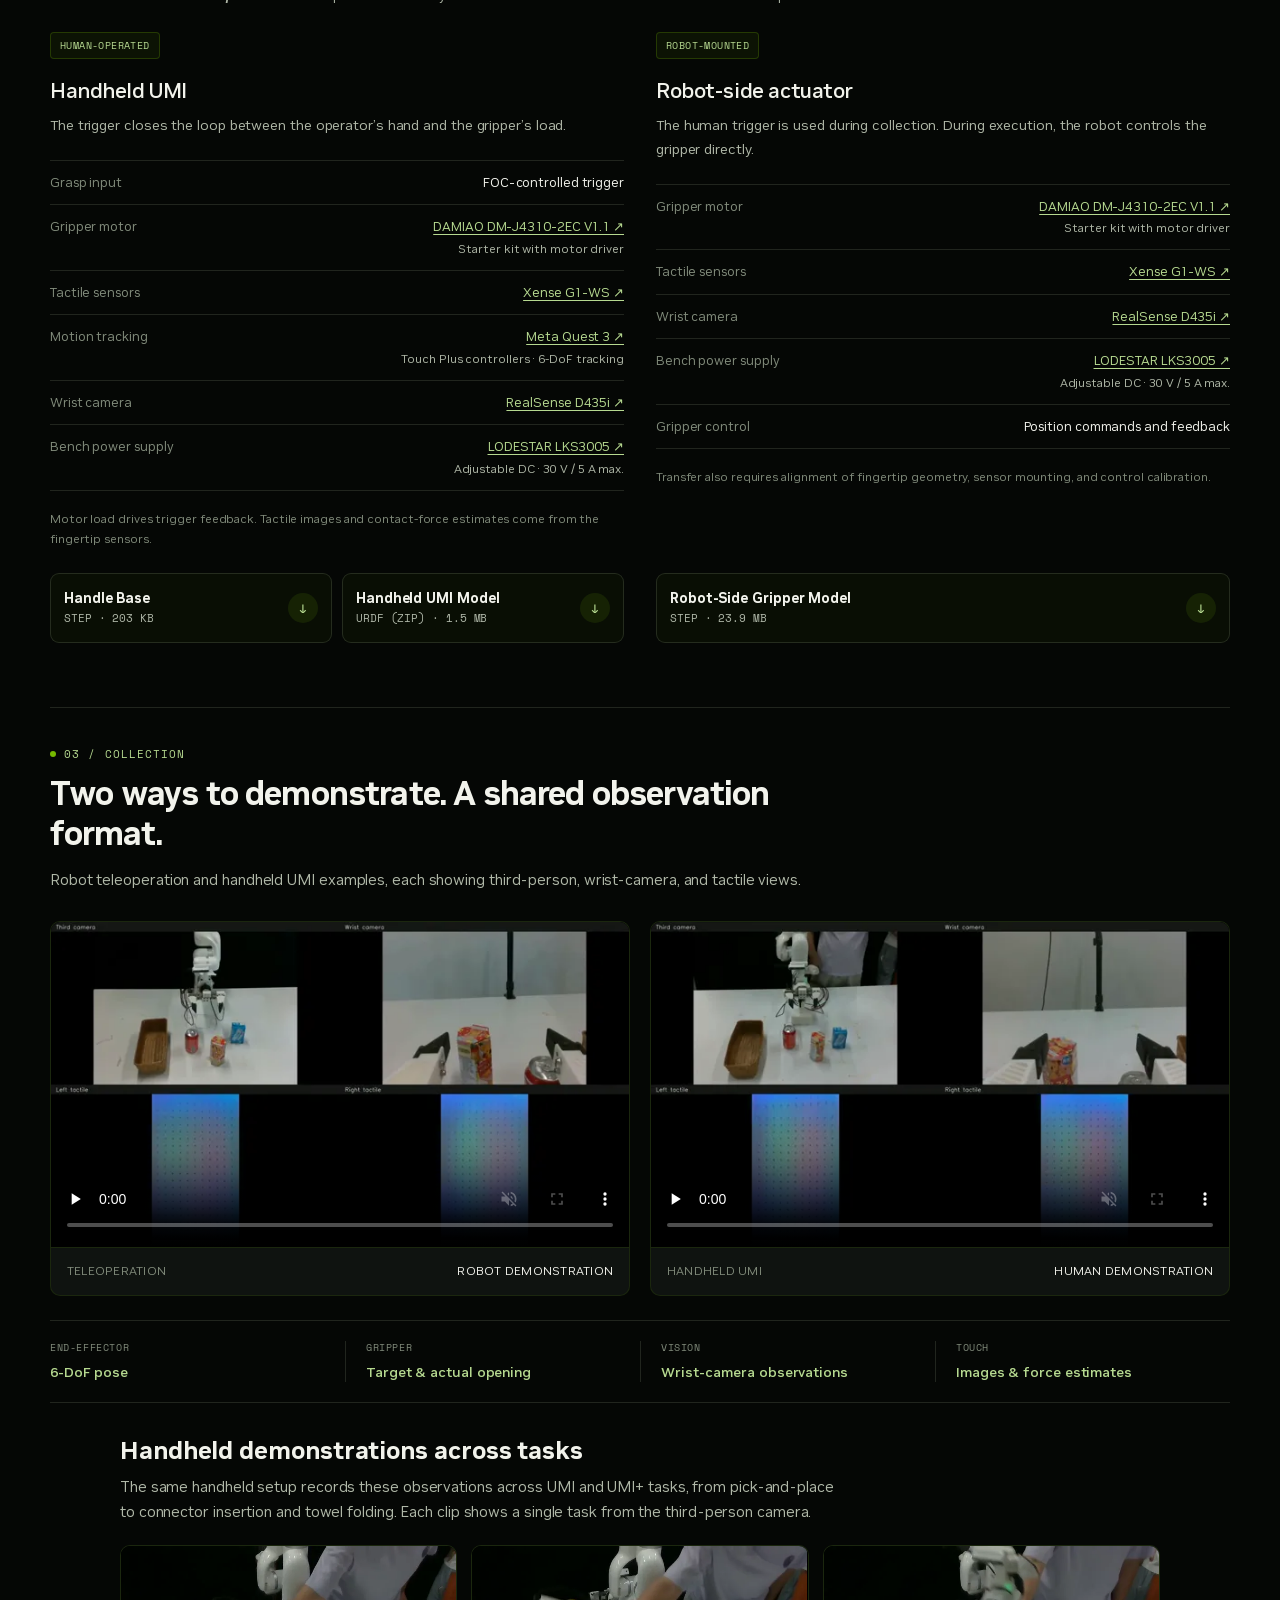
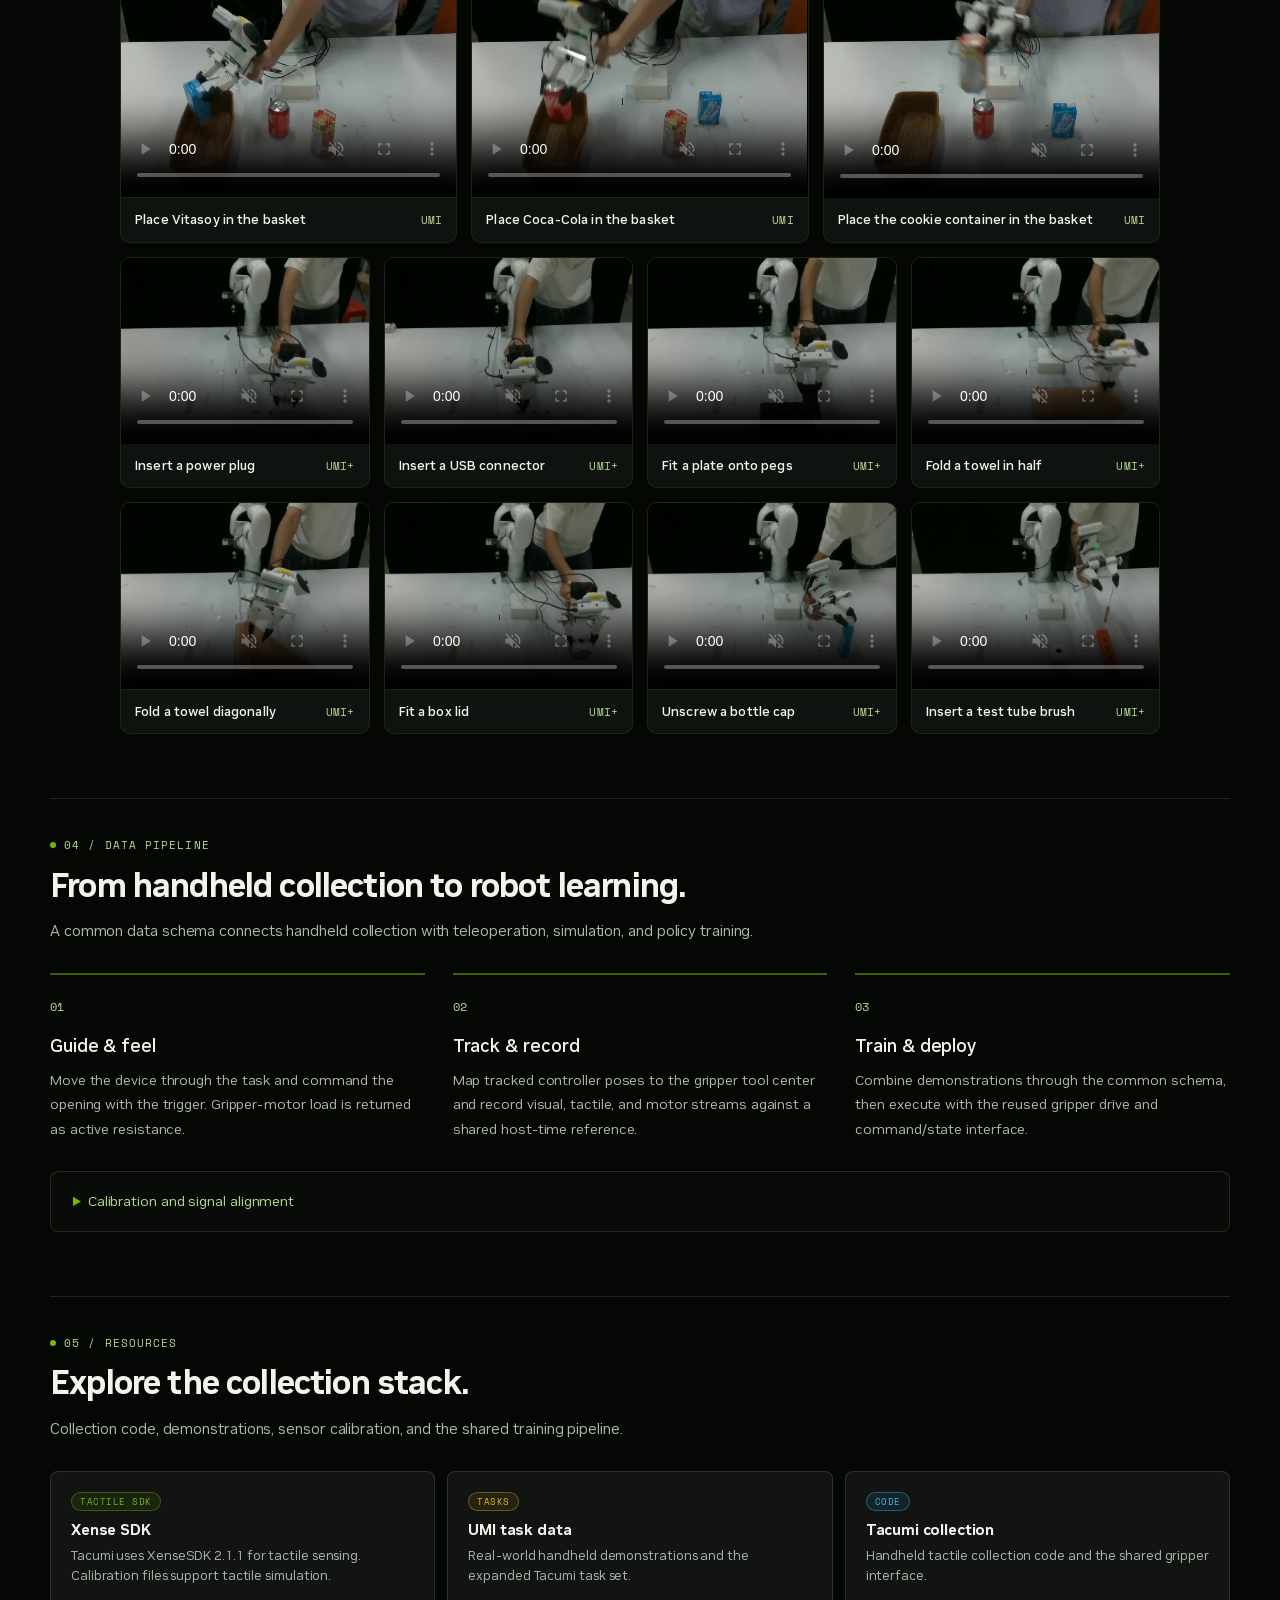
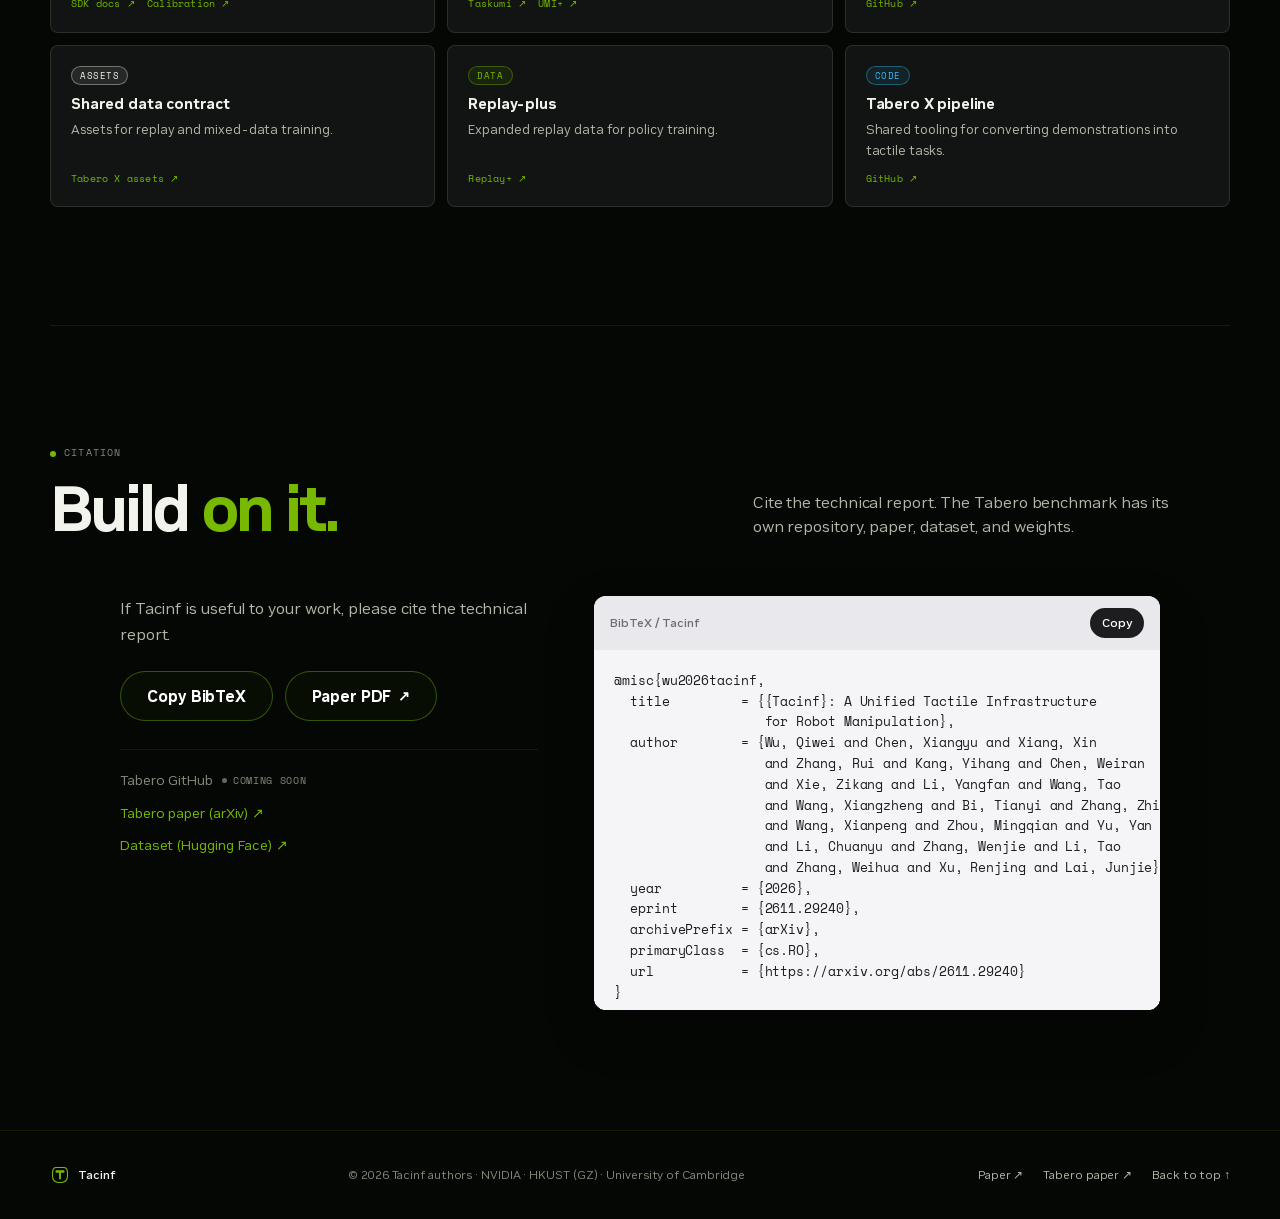
==== commit 9a856991: "Keep paper and dataset labels in citations" ====
--- a/index.html
+++ b/index.html
@@ -927,8 +927,8 @@
           </div>
           <div class="cite-links">
             <span class="link-soon">Tabero GitHub <span class="soon">Coming soon</span></span>
-            <a href="https://arxiv.org/abs/2605.27886" target="_blank" rel="noreferrer">Tabero arXiv ↗</a>
-            <a href="https://huggingface.co/xiangxin0923" target="_blank" rel="noreferrer">Hugging Face ↗</a>
+            <a href="https://arxiv.org/abs/2605.27886" target="_blank" rel="noreferrer">Tabero paper (arXiv) ↗</a>
+            <a href="https://huggingface.co/xiangxin0923" target="_blank" rel="noreferrer">Dataset (Hugging Face) ↗</a>
           </div>
         </div>
 
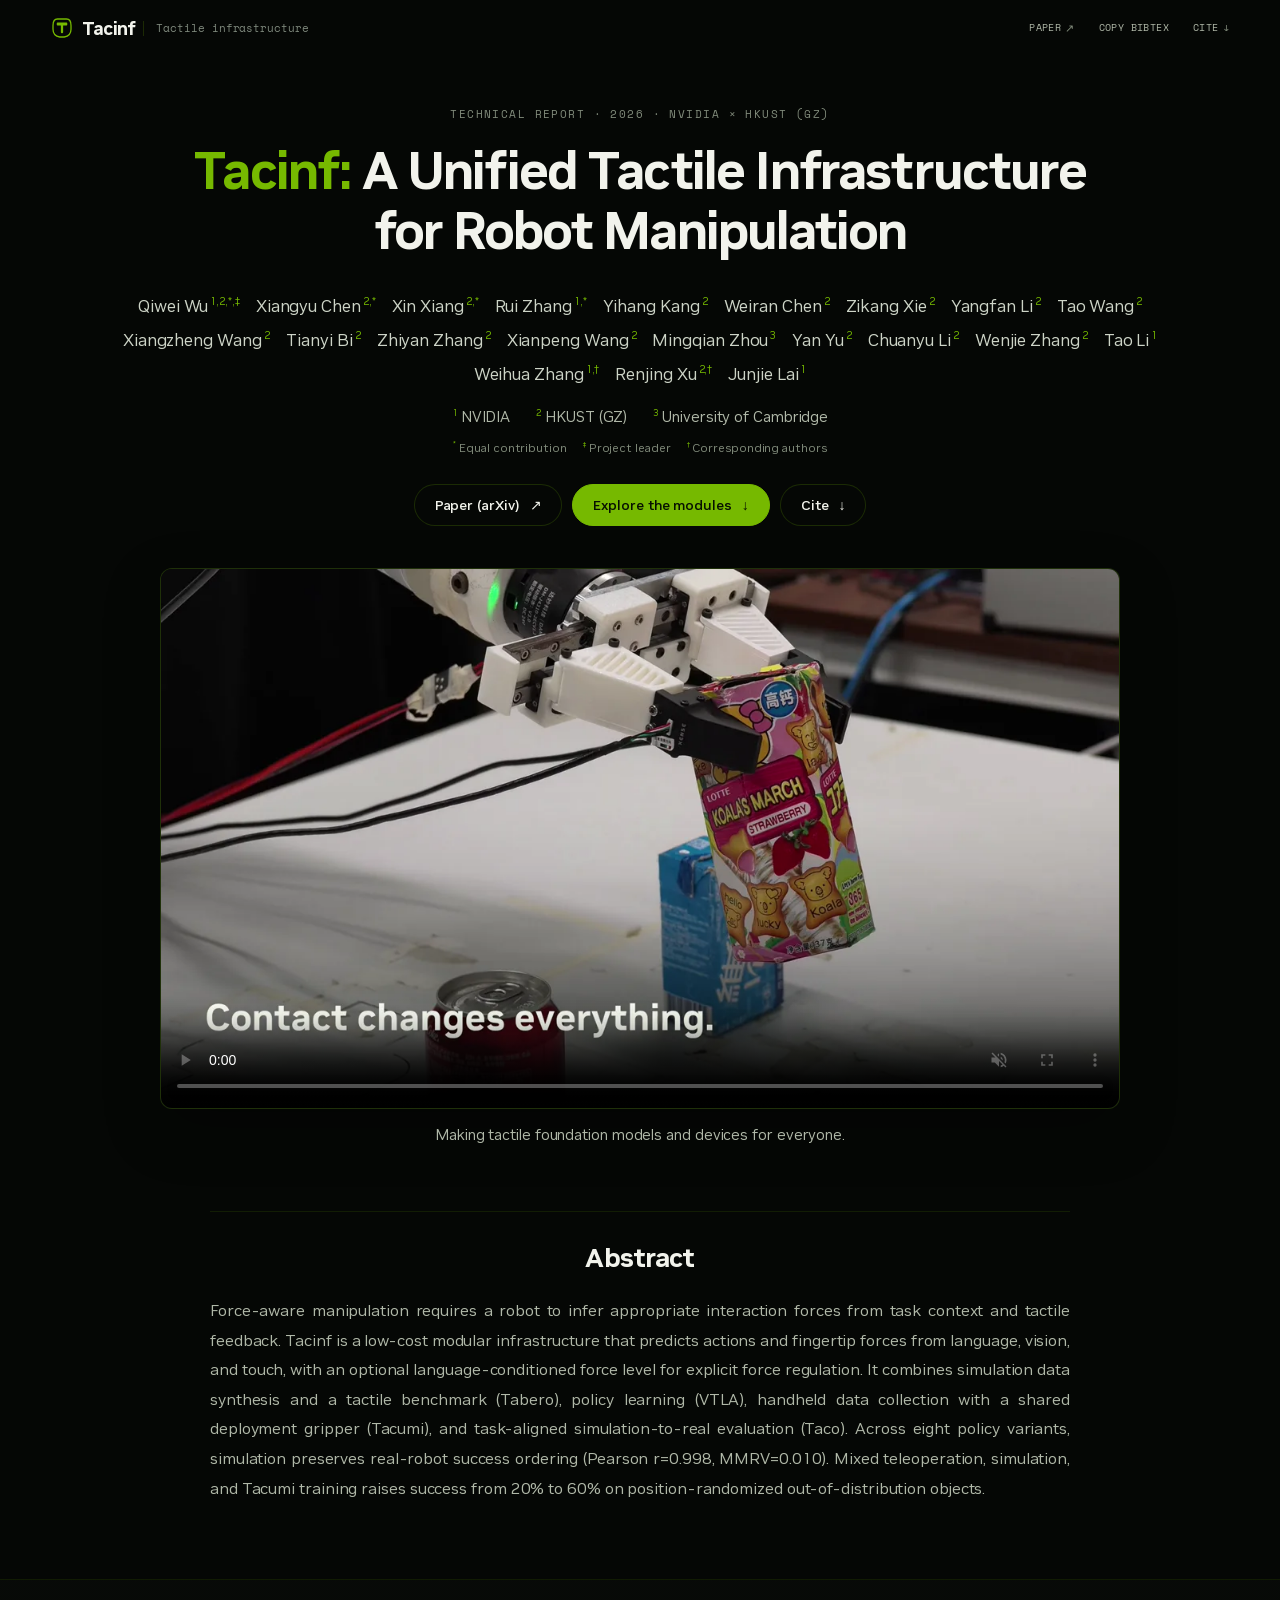
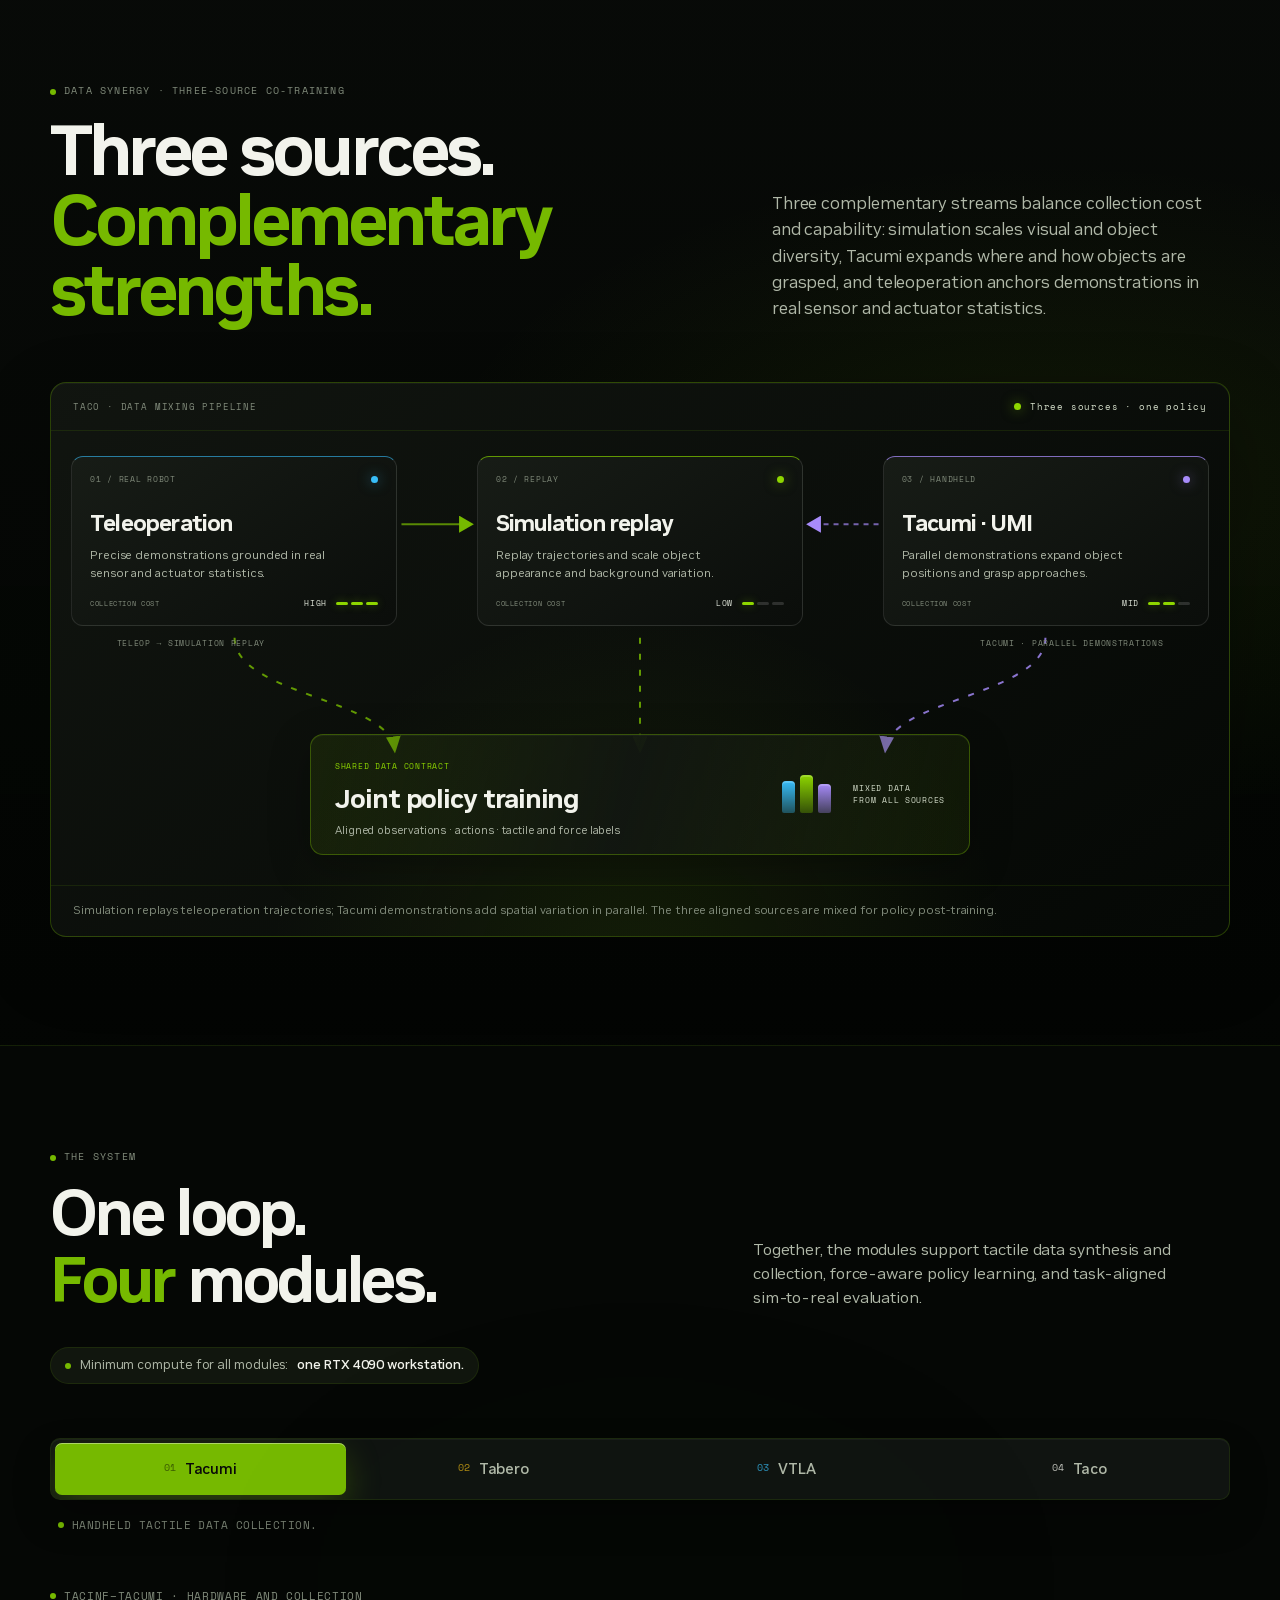
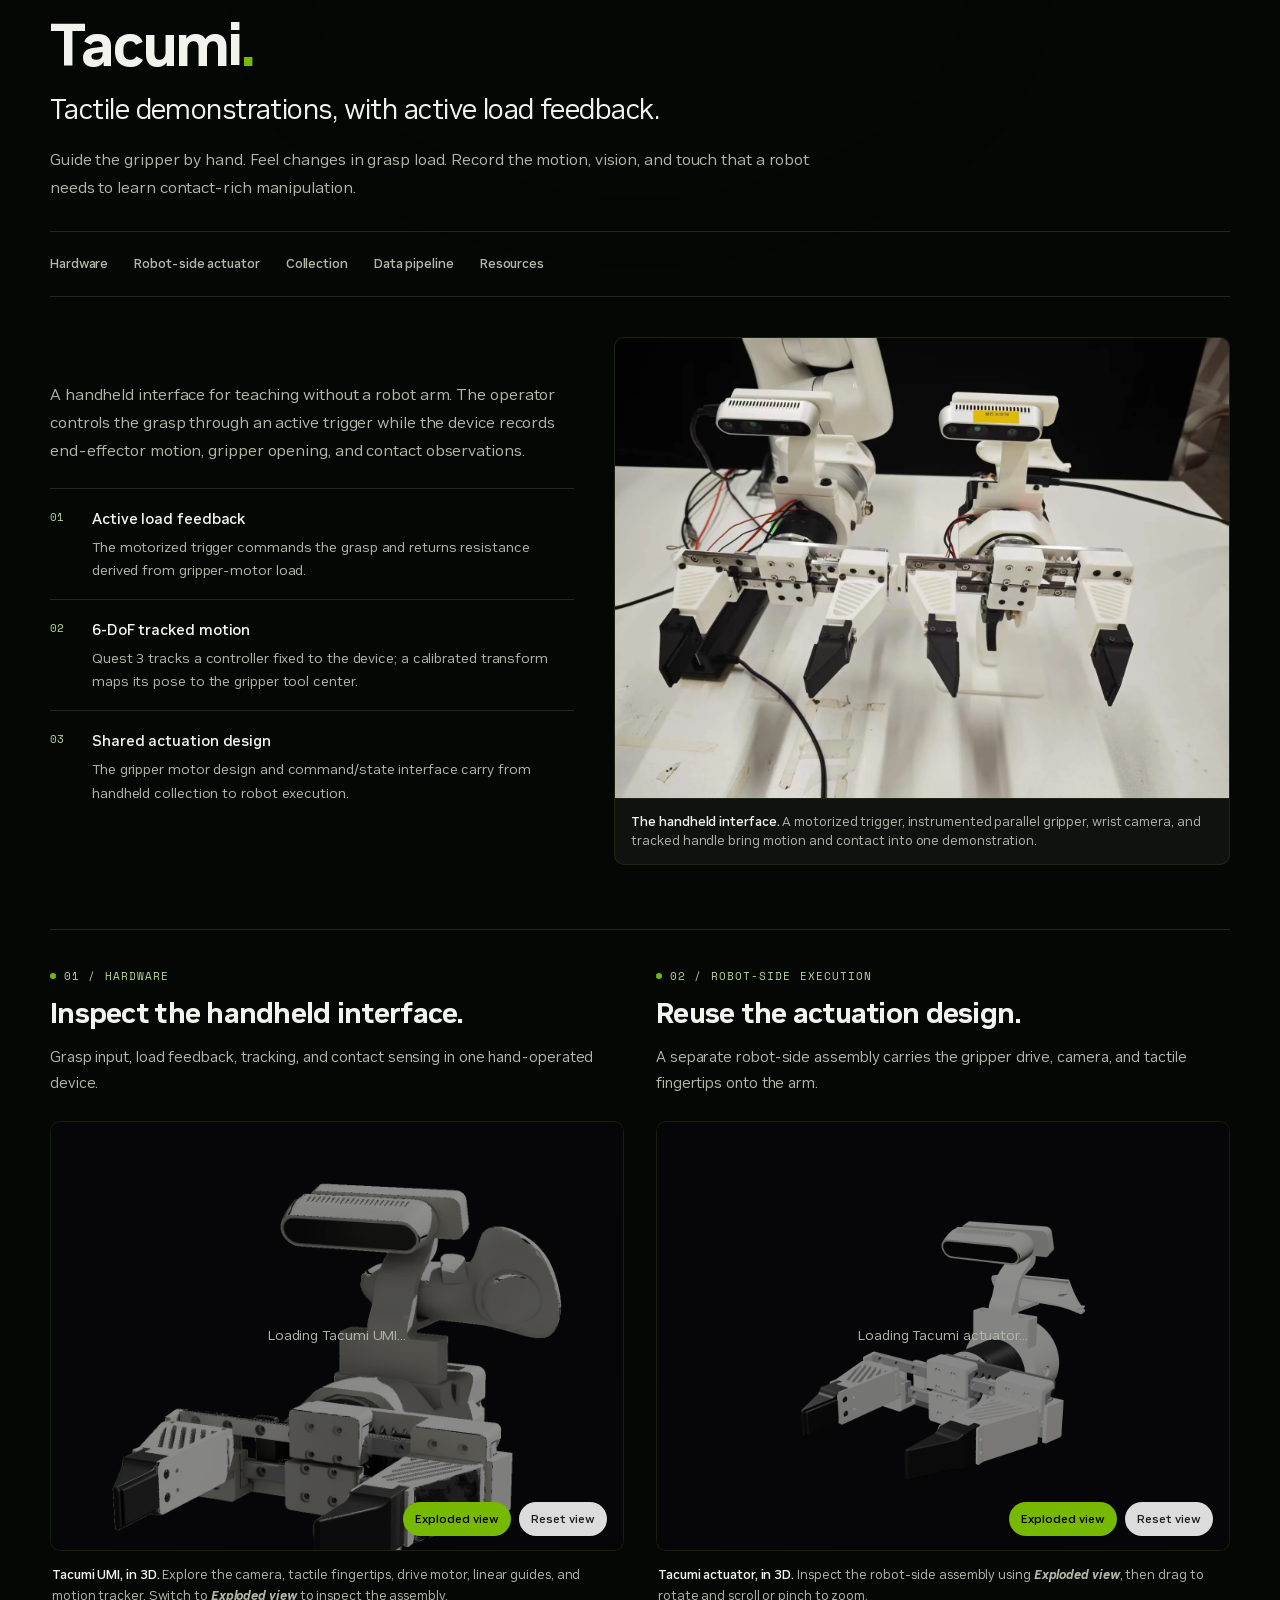
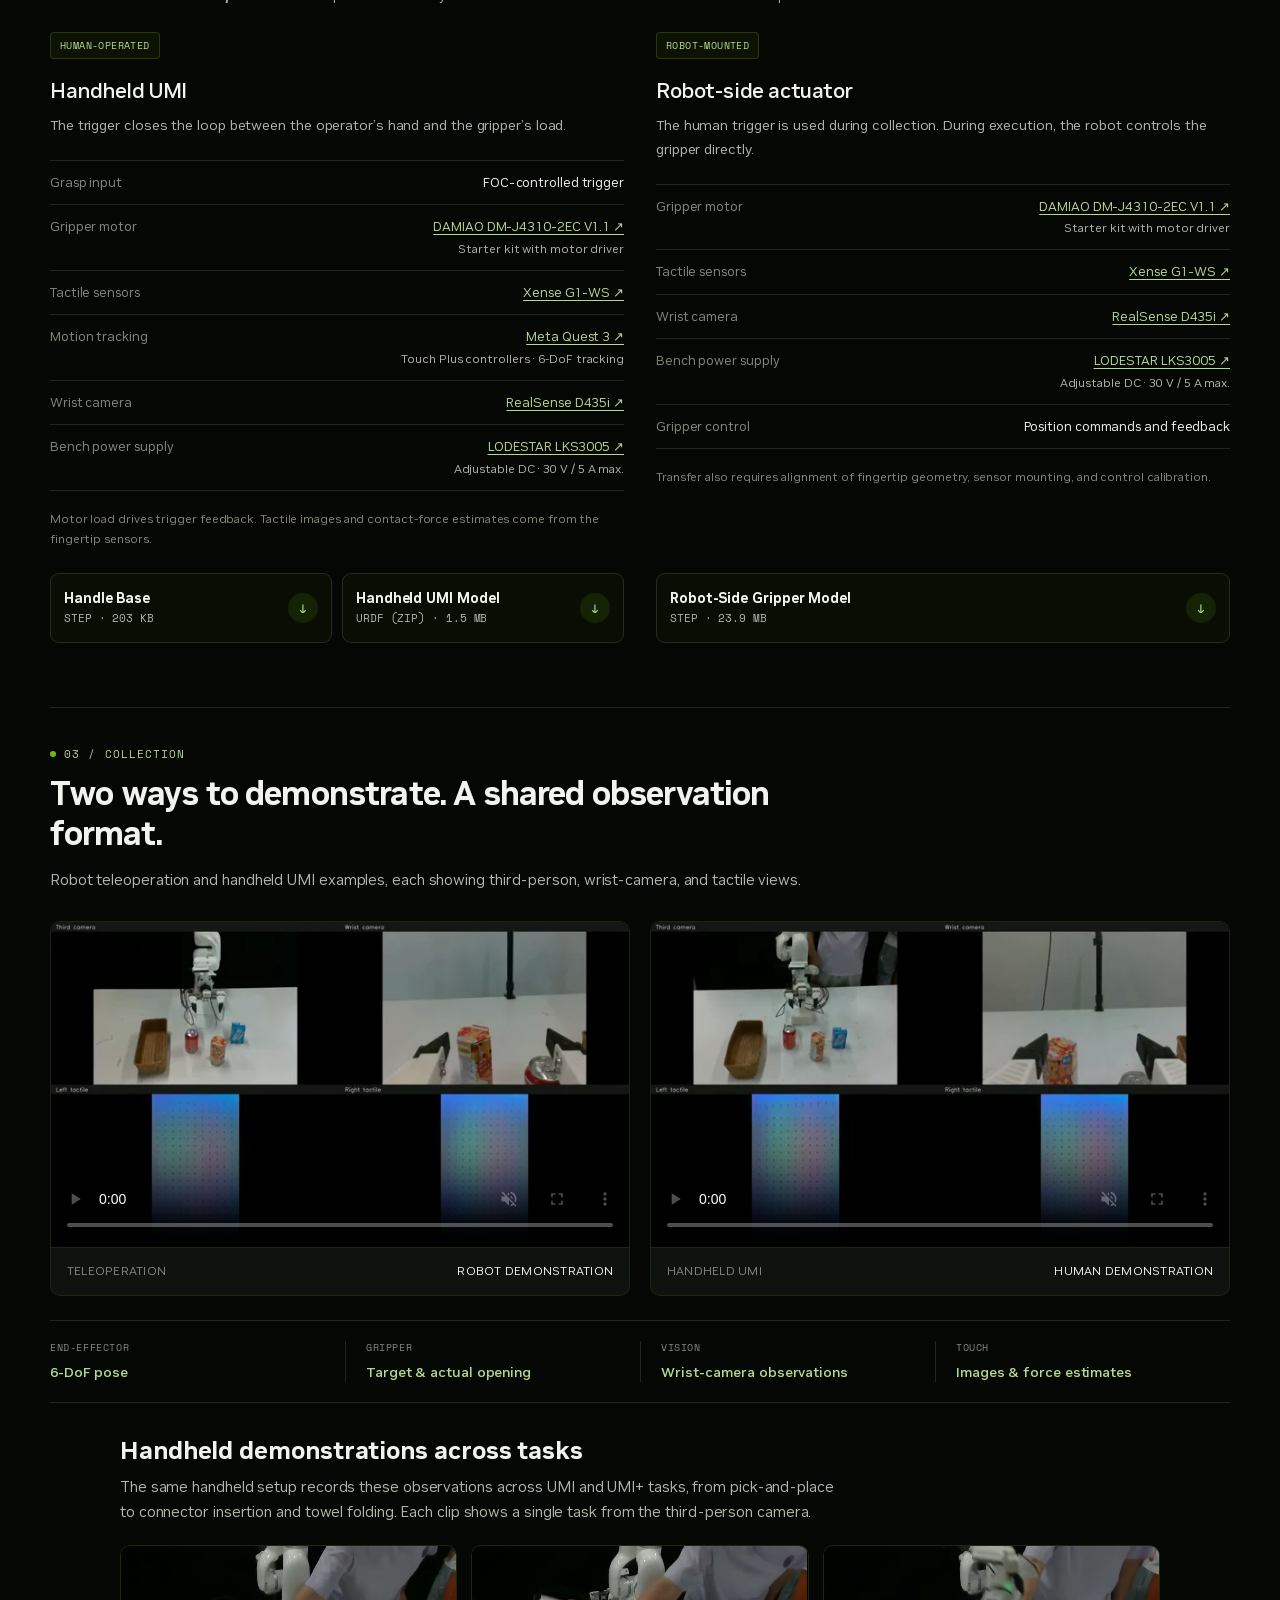
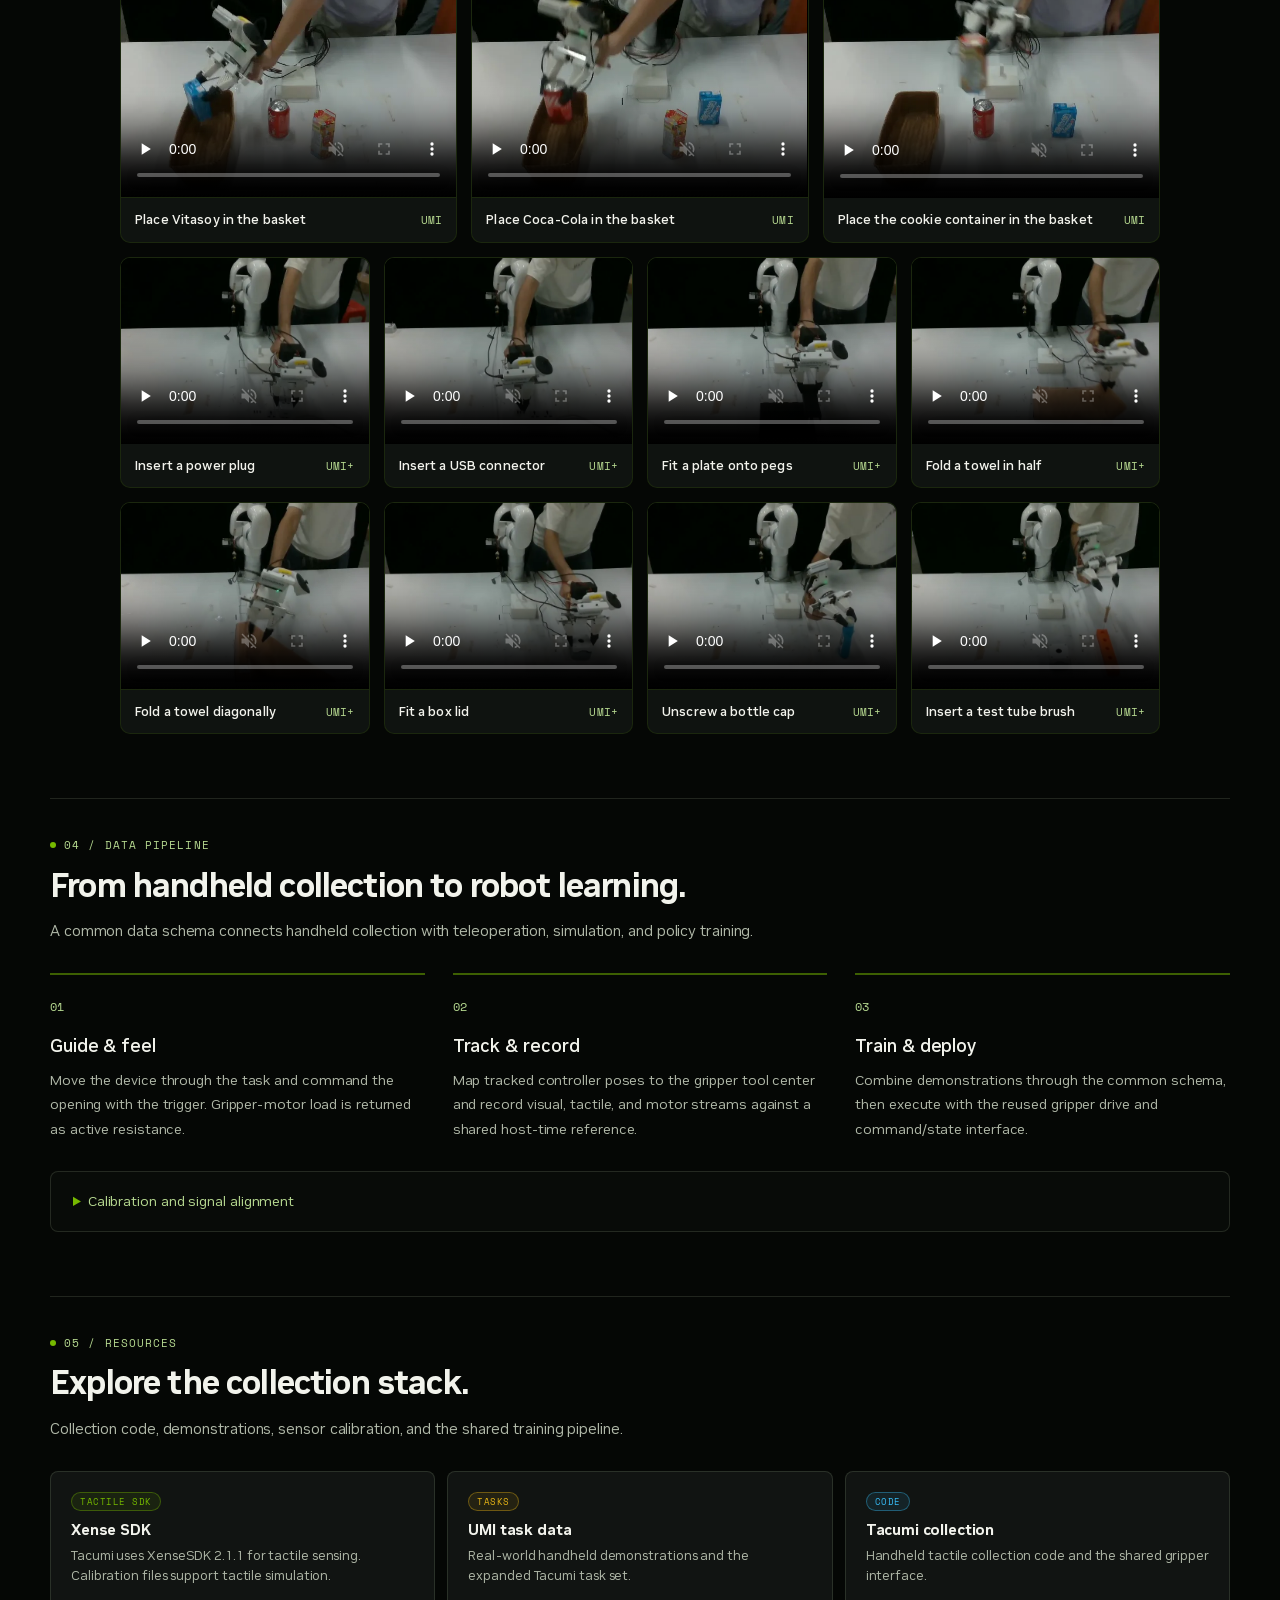
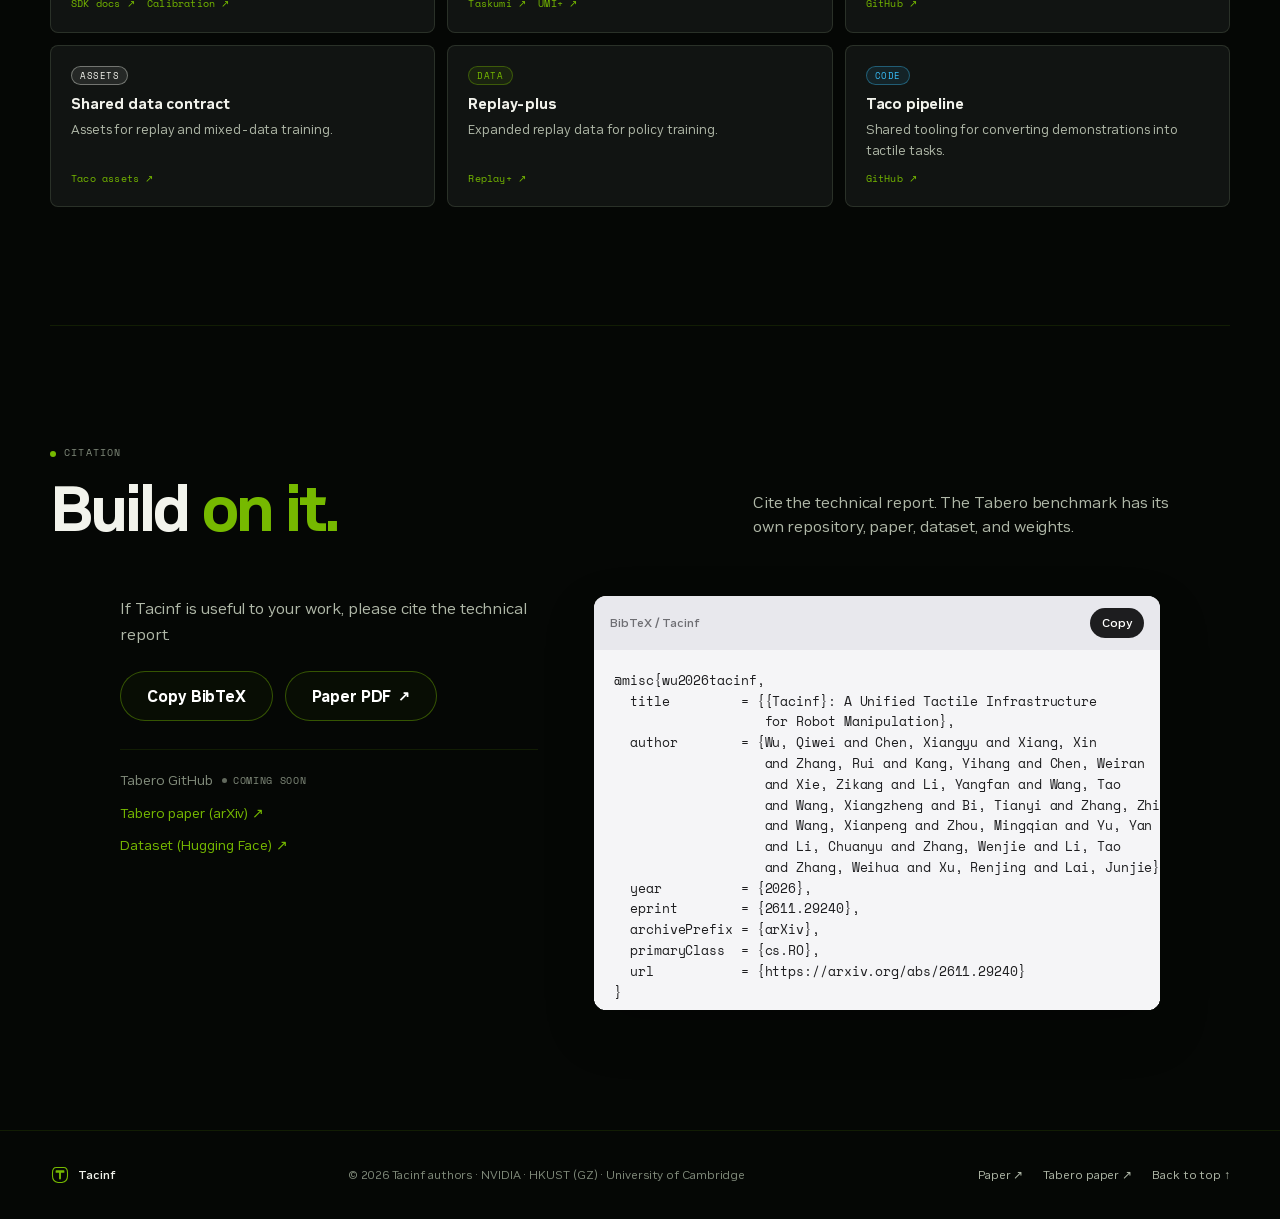
==== commit 14c305c0: "Link Taco code from project resources" ====
--- a/index.html
+++ b/index.html
@@ -543,7 +543,7 @@
                   <span class="resource-tag resource-tag--weights">ASSETS</span>
                   <strong>Shared data contract</strong>
                   <p>Assets for replay and mixed-data training.</p>
-                  <span class="resource-links"><a href="https://huggingface.co/datasets/xiangxin0923/Tabero_X-assets" target="_blank" rel="noreferrer">Tabero X assets ↗</a></span>
+                  <span class="resource-links"><a href="https://huggingface.co/datasets/xiangxin0923/Tabero_X-assets" target="_blank" rel="noreferrer">Taco assets ↗</a></span>
                 </div>
                 <div class="resource-card">
                   <span class="resource-tag resource-tag--data">DATA</span>
@@ -553,9 +553,9 @@
                 </div>
                 <div class="resource-card">
                   <span class="resource-tag resource-tag--code">CODE</span>
-                  <strong>Tabero X pipeline</strong>
+                  <strong>Taco pipeline</strong>
                   <p>Shared tooling for converting demonstrations into tactile tasks.</p>
-                  <span class="resource-links"><a href="https://github.com/xiangixn/Tabero_X" target="_blank" rel="noreferrer">GitHub ↗</a></span>
+                  <span class="resource-links"><a href="https://github.com/xiangixn/Taco" target="_blank" rel="noreferrer">GitHub ↗</a></span>
                 </div>
 
 
@@ -580,7 +580,7 @@
               <div class="resource-grid">
                 <div class="resource-card">
                   <span class="resource-tag resource-tag--data">TACTILE DATA</span>
-                  <strong>Tabero X assets</strong>
+                  <strong>Taco assets</strong>
                   <p>Benchmark assets, sensor data, and calibration for tactile simulation.</p>
                   <span class="resource-links"><a href="https://huggingface.co/datasets/xiangxin0923/Tabero_X-assets" target="_blank" rel="noreferrer">Dataset ↗</a><a href="https://huggingface.co/datasets/xiangxin0923/Tabero_X-assets/tree/main/source/tac_manip/tac_manip/assets/data/Sensors/Xense/calibs" target="_blank" rel="noreferrer">Calibs ↗</a></span>
                 </div>
@@ -592,9 +592,9 @@
                 </div>
                 <div class="resource-card">
                   <span class="resource-tag resource-tag--code">CODE</span>
-                  <strong>Tabero code</strong>
-                  <p>Benchmark setup, replay, and evaluation code for the force-aware VTLA.</p>
-                  <span class="resource-links"><a href="https://github.com/xiangixn/Tabero_X" target="_blank" rel="noreferrer">GitHub ↗</a></span>
+                  <strong>Taco code</strong>
+                  <p>Simulation setup and replay tools for tactile benchmark tasks.</p>
+                  <span class="resource-links"><a href="https://github.com/xiangixn/Taco" target="_blank" rel="noreferrer">GitHub ↗</a></span>
                 </div>
                 <div class="resource-card">
                   <span class="resource-tag resource-tag--weights">WEIGHTS</span>
@@ -823,9 +823,9 @@
                 </div>
                 <div class="resource-card">
                   <span class="resource-tag resource-tag--code">CODE</span>
-                  <strong>Evaluation code</strong>
-                  <p>Tabero X provides the benchmark and replay pipeline behind Taco.</p>
-                  <span class="resource-links"><a href="https://github.com/xiangixn/Tabero_X" target="_blank" rel="noreferrer">GitHub ↗</a></span>
+                  <strong>Taco evaluation code</strong>
+                  <p>Replay tools and policy evaluation clients for simulation and the real robot.</p>
+                  <span class="resource-links"><a href="https://github.com/xiangixn/Taco" target="_blank" rel="noreferrer">GitHub ↗</a></span>
                 </div>
                 <div class="resource-card">
                   <span class="resource-tag resource-tag--weights">WEIGHTS</span>
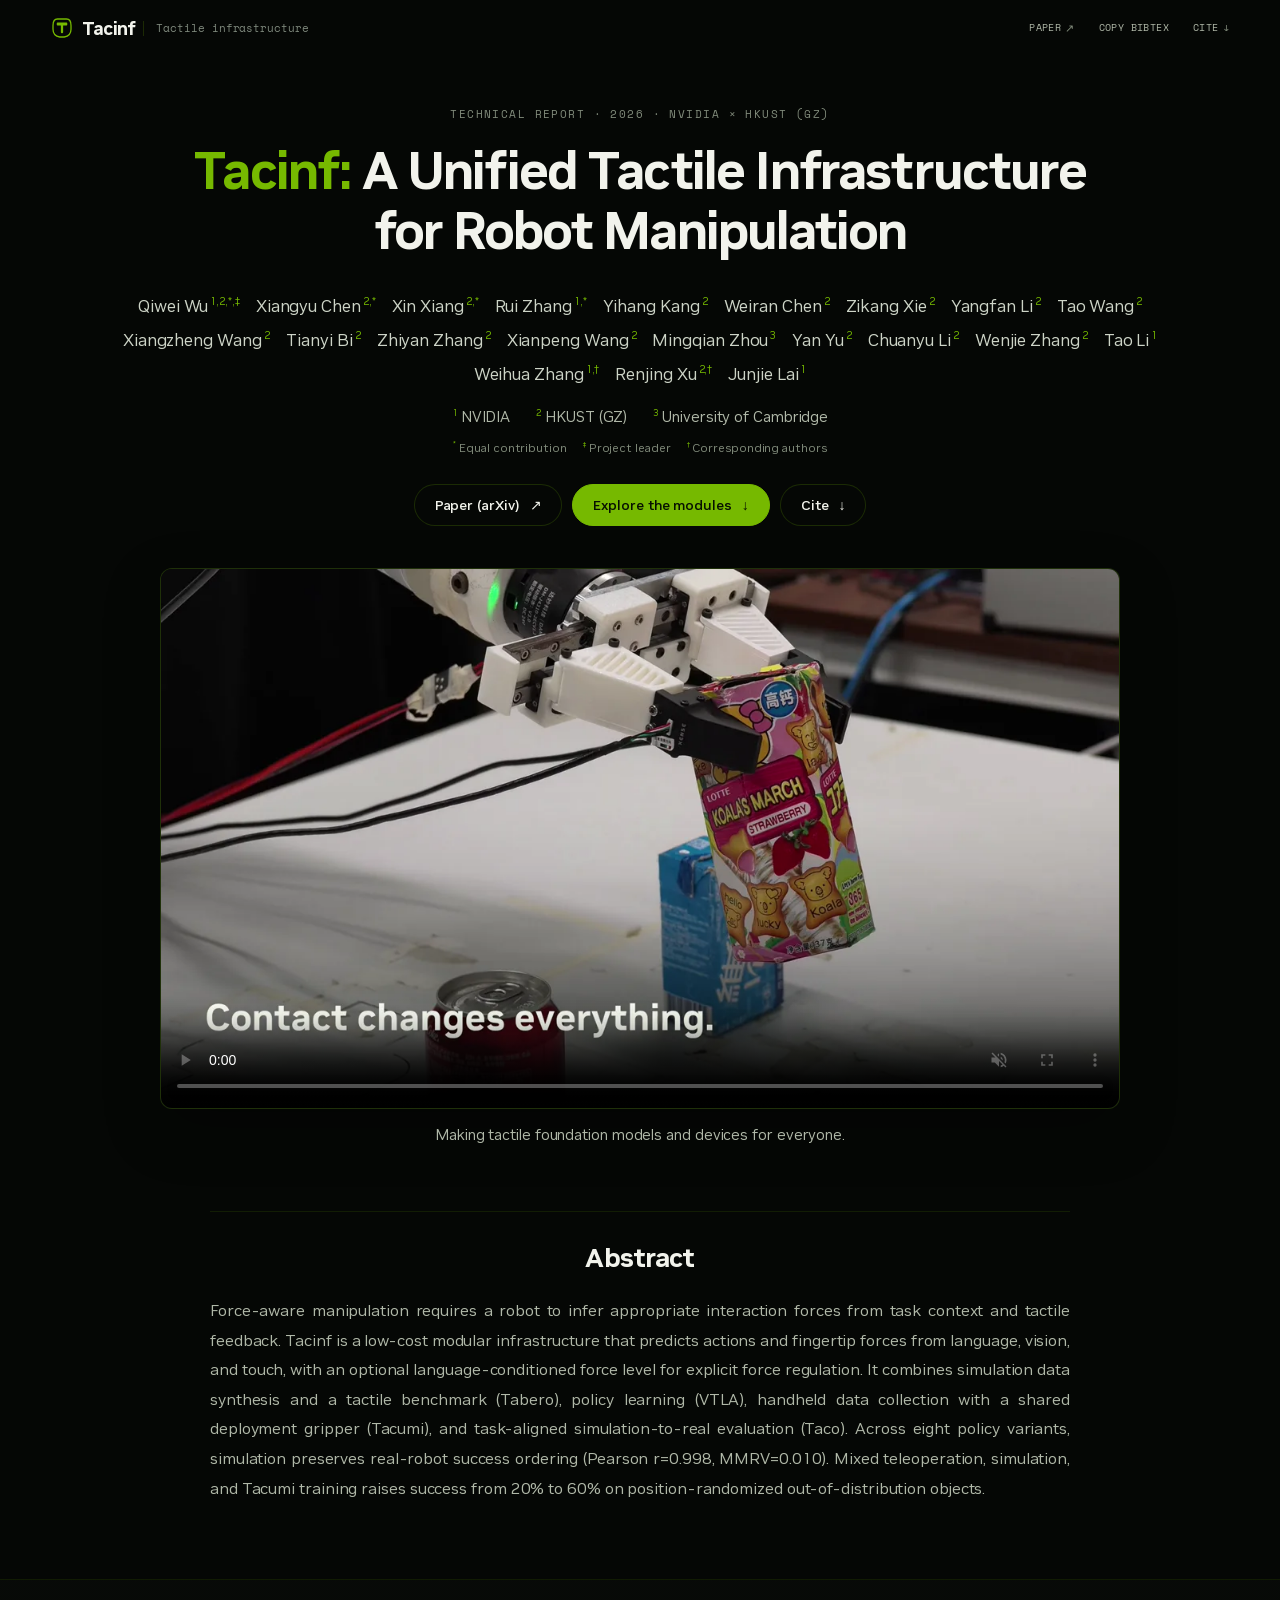
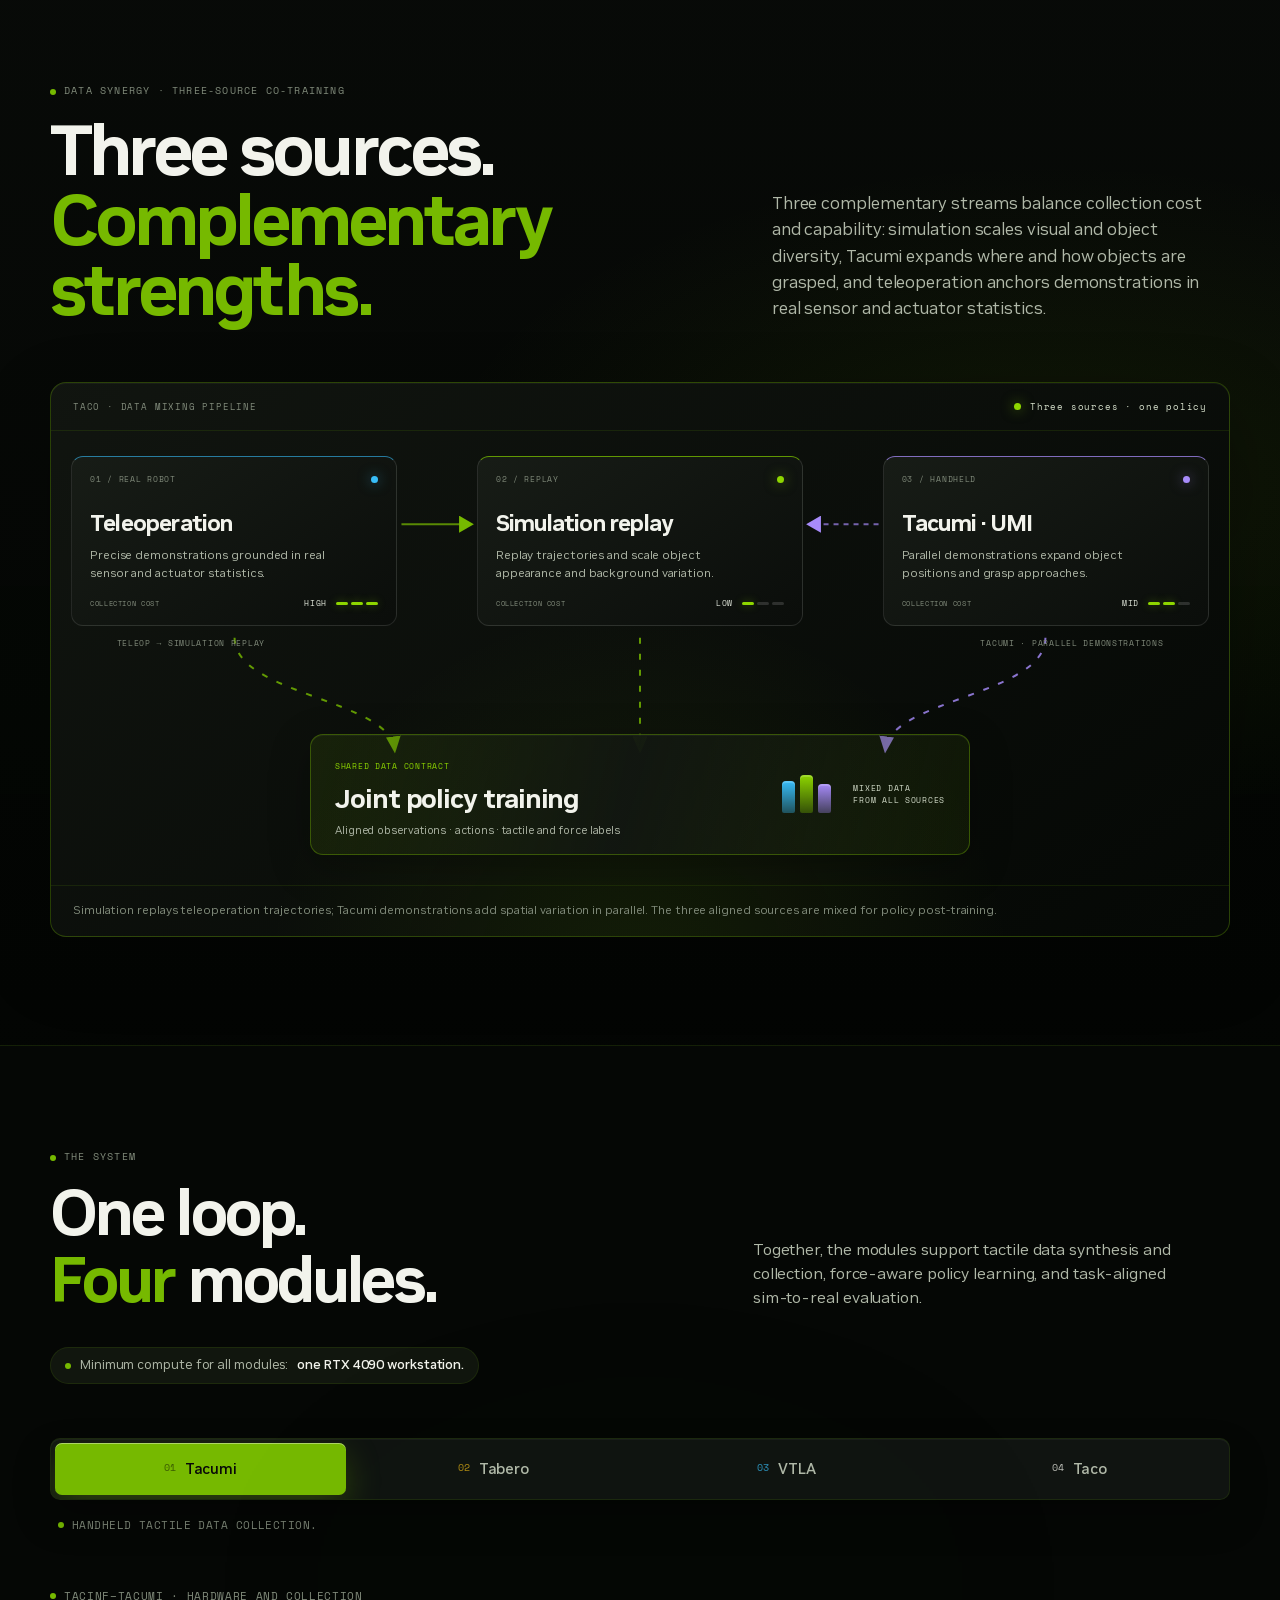
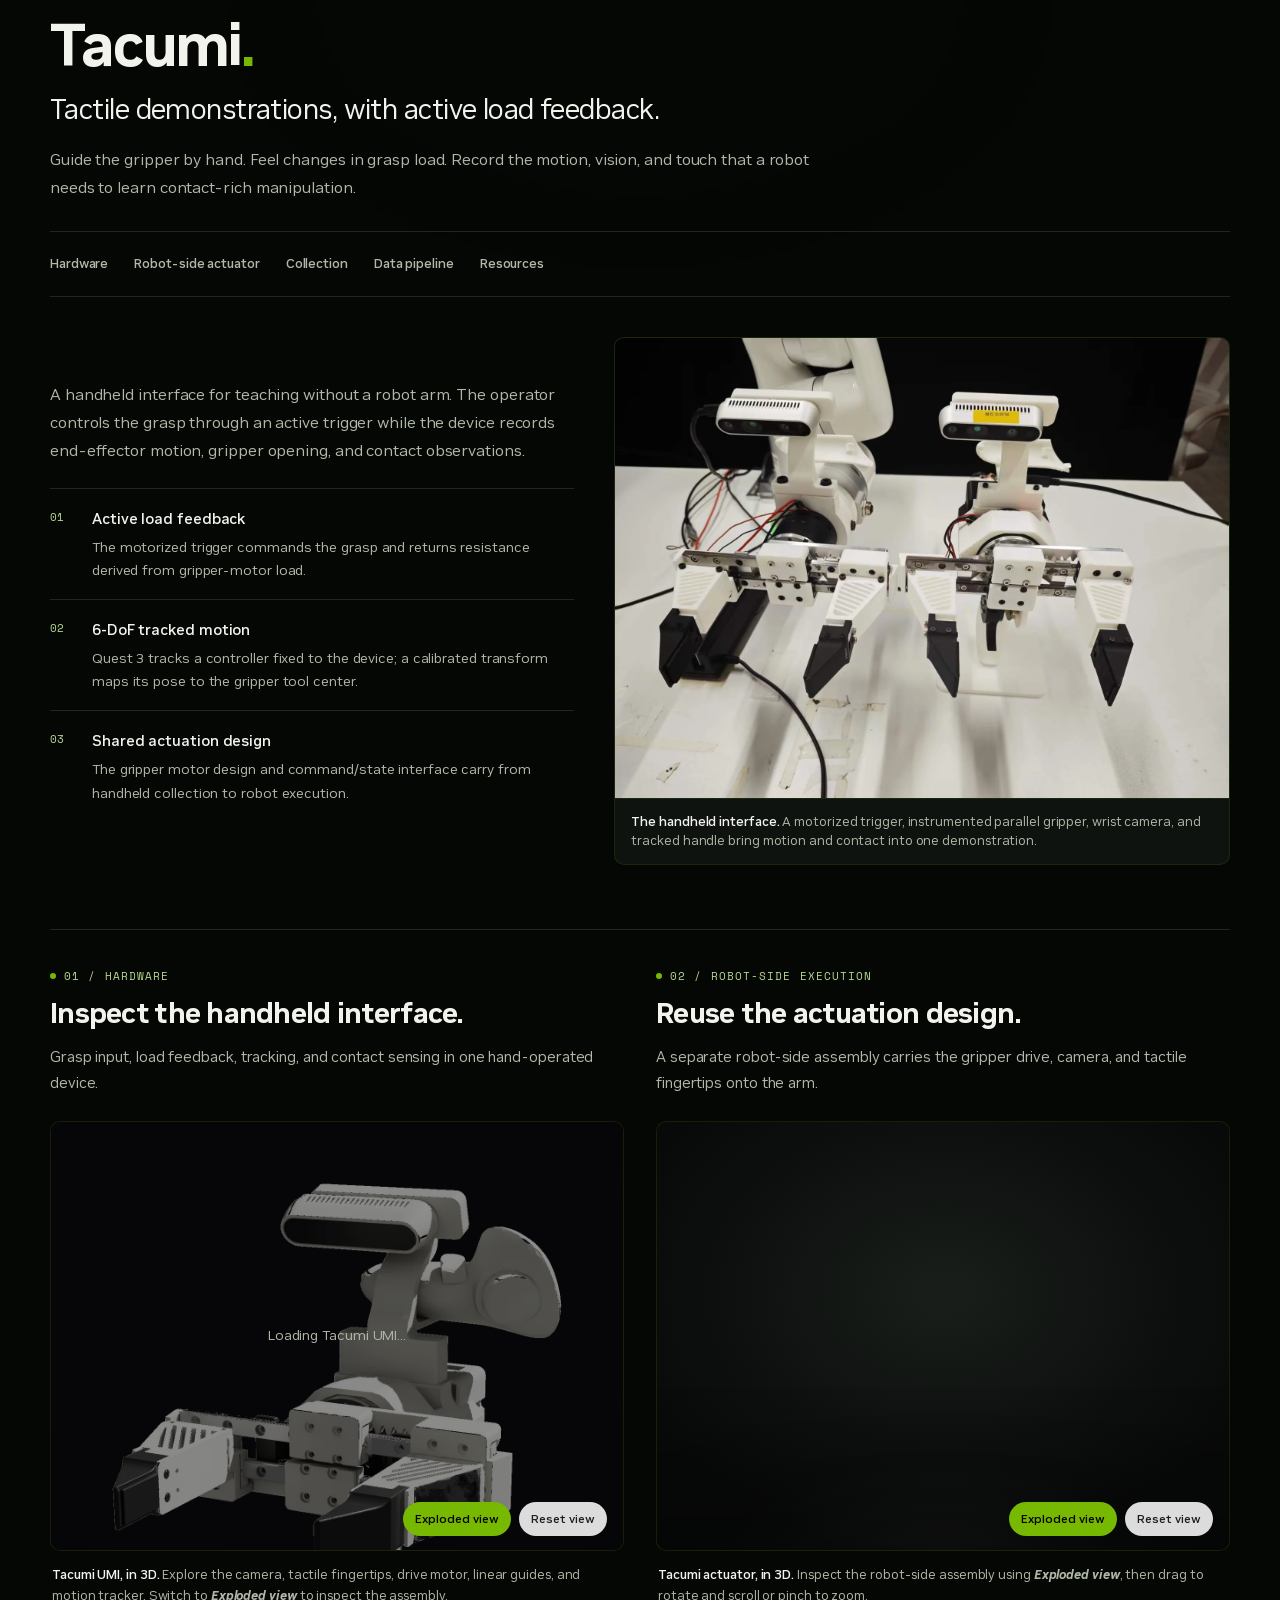
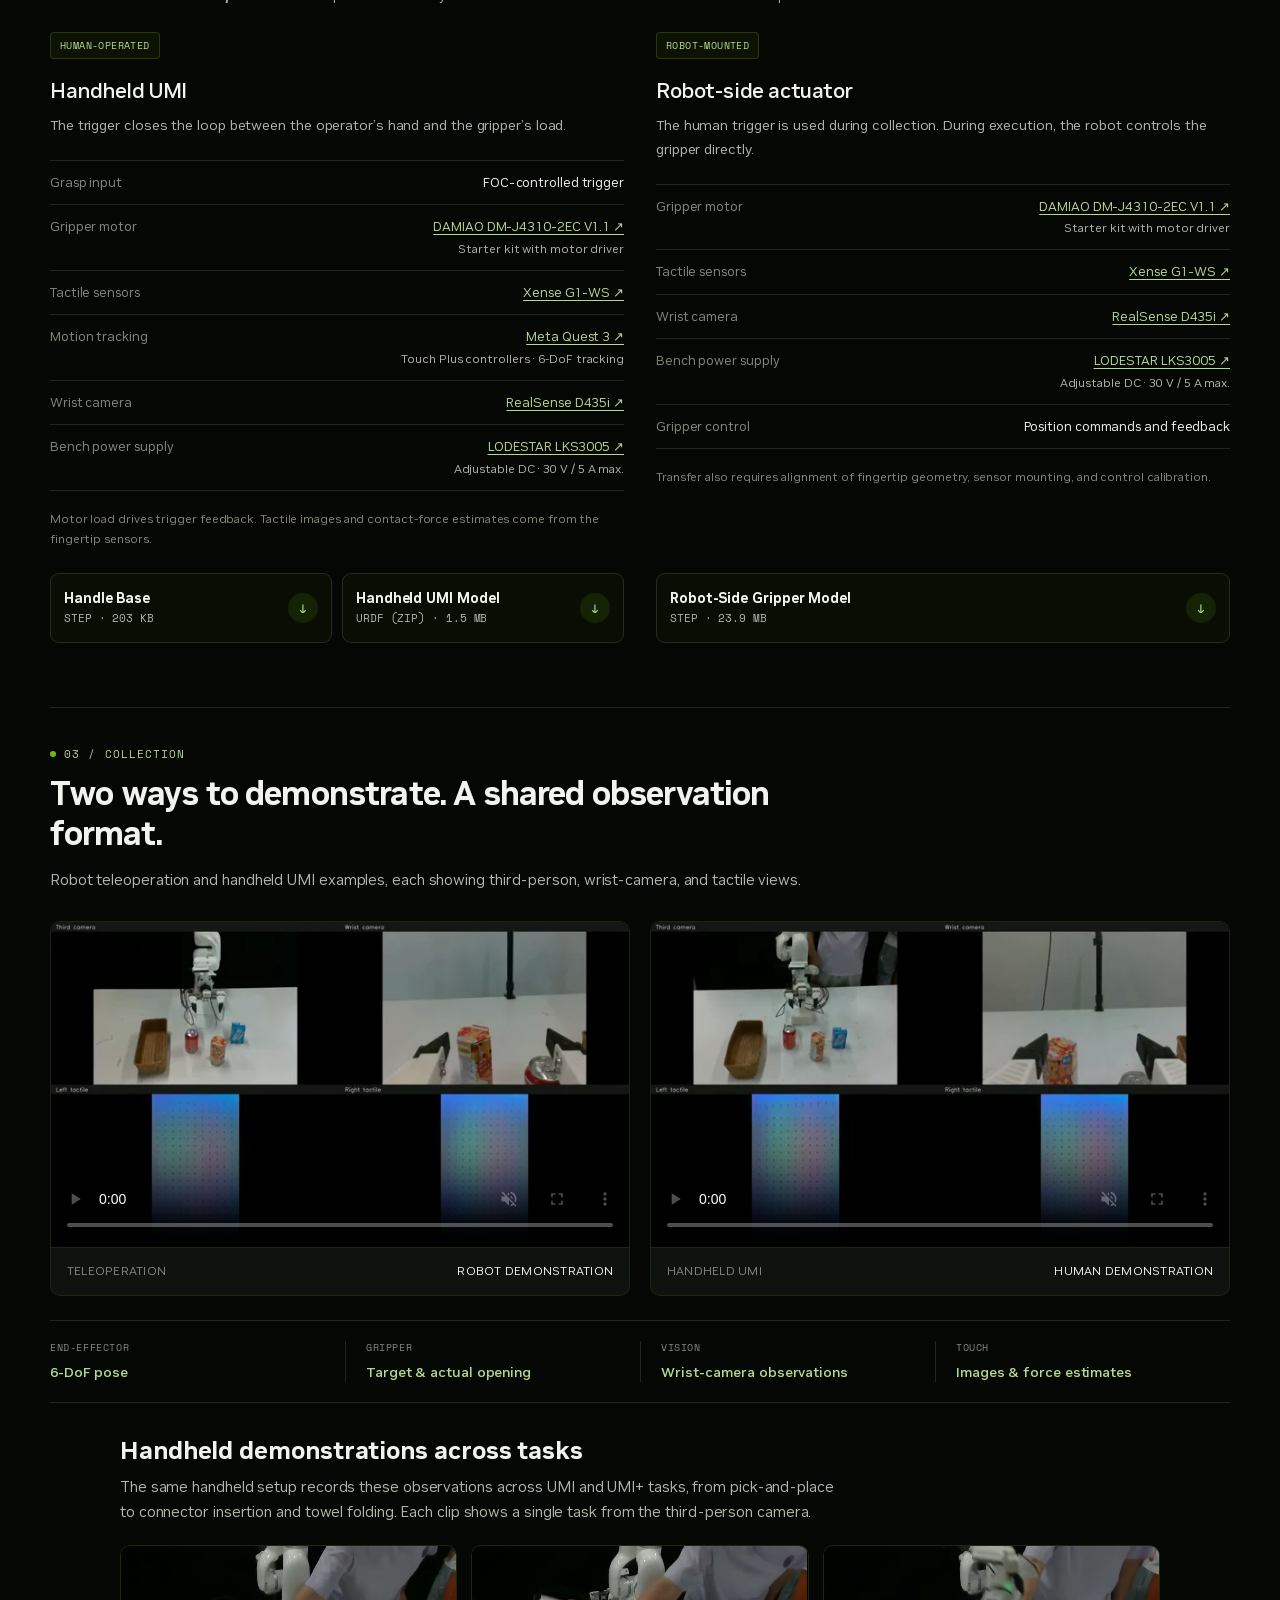
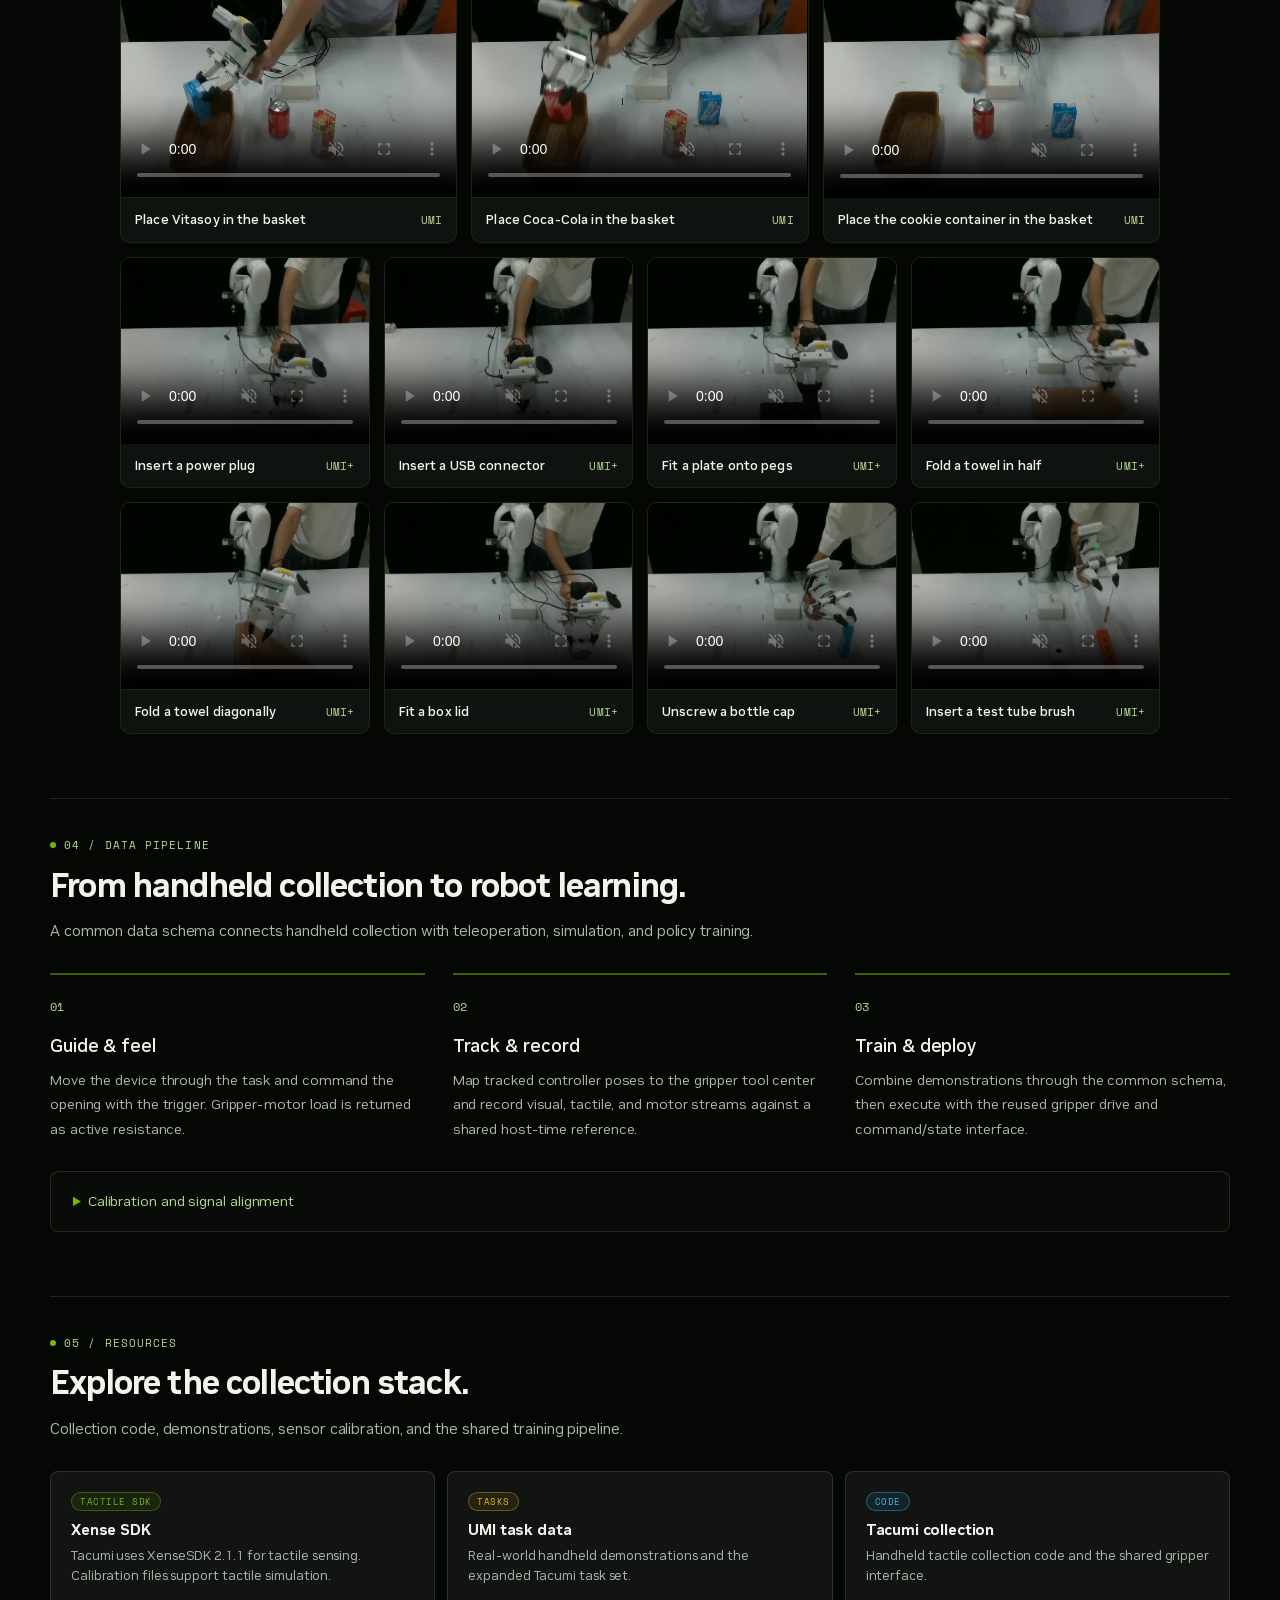
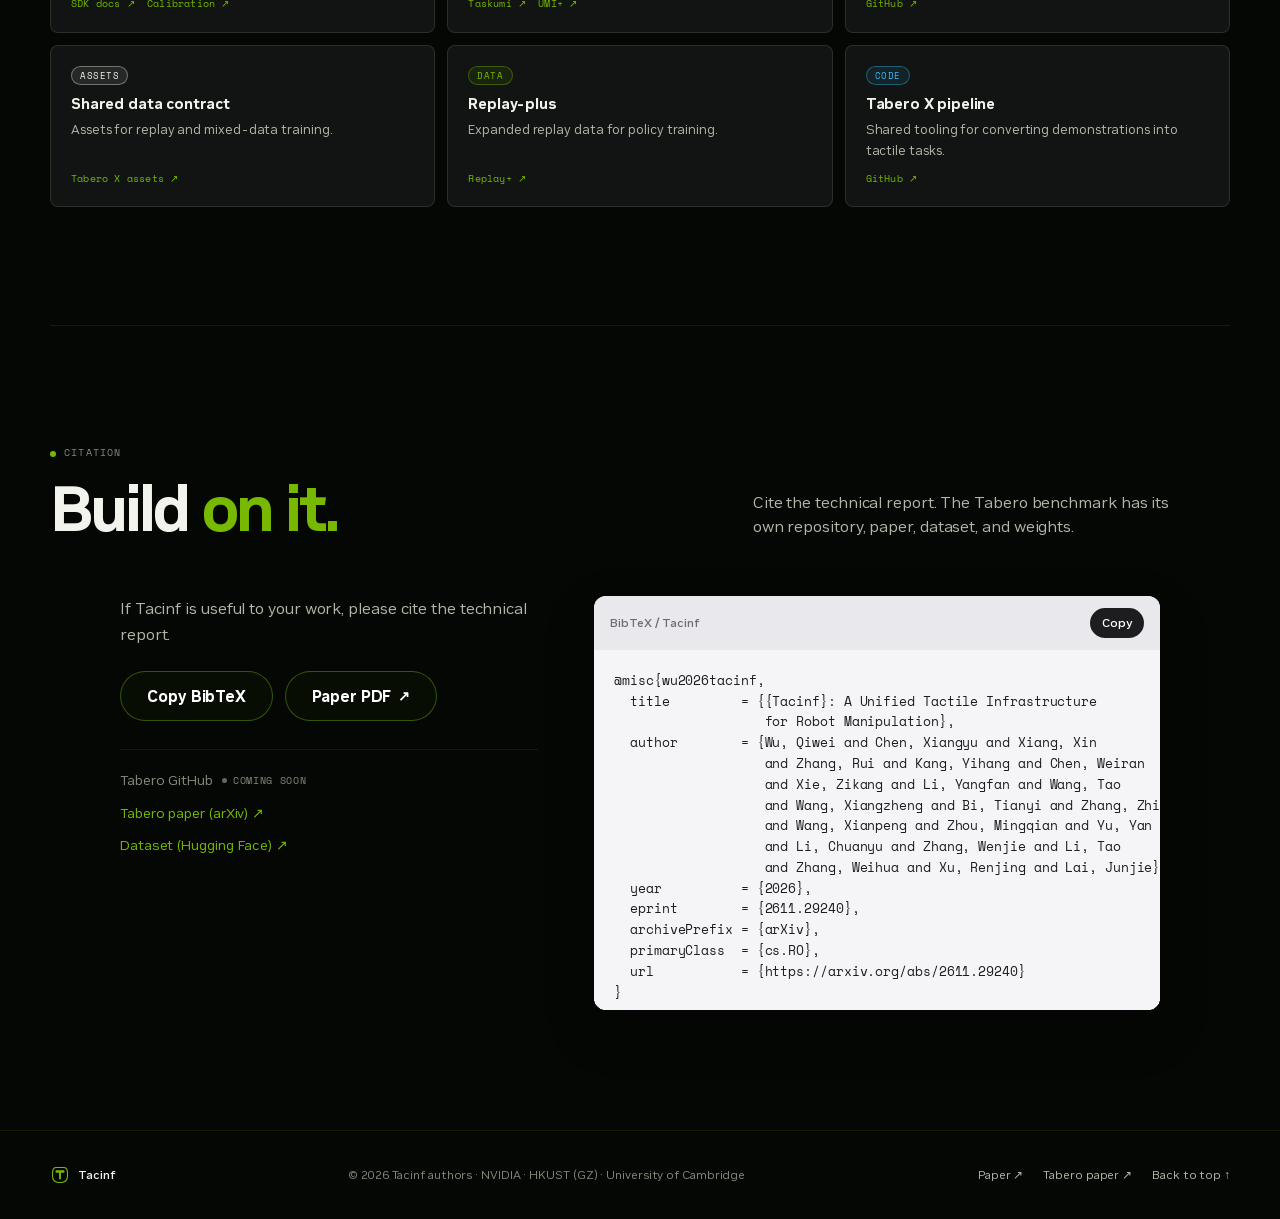
==== commit d6bd9126: "Revert "Link Taco code from project resources" This reverts commit 14c305c0c364a90d2ba3d03c6b6b6d039" ====
--- a/index.html
+++ b/index.html
@@ -543,7 +543,7 @@
                   <span class="resource-tag resource-tag--weights">ASSETS</span>
                   <strong>Shared data contract</strong>
                   <p>Assets for replay and mixed-data training.</p>
-                  <span class="resource-links"><a href="https://huggingface.co/datasets/xiangxin0923/Tabero_X-assets" target="_blank" rel="noreferrer">Taco assets ↗</a></span>
+                  <span class="resource-links"><a href="https://huggingface.co/datasets/xiangxin0923/Tabero_X-assets" target="_blank" rel="noreferrer">Tabero X assets ↗</a></span>
                 </div>
                 <div class="resource-card">
                   <span class="resource-tag resource-tag--data">DATA</span>
@@ -553,9 +553,9 @@
                 </div>
                 <div class="resource-card">
                   <span class="resource-tag resource-tag--code">CODE</span>
-                  <strong>Taco pipeline</strong>
+                  <strong>Tabero X pipeline</strong>
                   <p>Shared tooling for converting demonstrations into tactile tasks.</p>
-                  <span class="resource-links"><a href="https://github.com/xiangixn/Taco" target="_blank" rel="noreferrer">GitHub ↗</a></span>
+                  <span class="resource-links"><a href="https://github.com/xiangixn/Tabero_X" target="_blank" rel="noreferrer">GitHub ↗</a></span>
                 </div>
 
 
@@ -580,7 +580,7 @@
               <div class="resource-grid">
                 <div class="resource-card">
                   <span class="resource-tag resource-tag--data">TACTILE DATA</span>
-                  <strong>Taco assets</strong>
+                  <strong>Tabero X assets</strong>
                   <p>Benchmark assets, sensor data, and calibration for tactile simulation.</p>
                   <span class="resource-links"><a href="https://huggingface.co/datasets/xiangxin0923/Tabero_X-assets" target="_blank" rel="noreferrer">Dataset ↗</a><a href="https://huggingface.co/datasets/xiangxin0923/Tabero_X-assets/tree/main/source/tac_manip/tac_manip/assets/data/Sensors/Xense/calibs" target="_blank" rel="noreferrer">Calibs ↗</a></span>
                 </div>
@@ -592,9 +592,9 @@
                 </div>
                 <div class="resource-card">
                   <span class="resource-tag resource-tag--code">CODE</span>
-                  <strong>Taco code</strong>
-                  <p>Simulation setup and replay tools for tactile benchmark tasks.</p>
-                  <span class="resource-links"><a href="https://github.com/xiangixn/Taco" target="_blank" rel="noreferrer">GitHub ↗</a></span>
+                  <strong>Tabero code</strong>
+                  <p>Benchmark setup, replay, and evaluation code for the force-aware VTLA.</p>
+                  <span class="resource-links"><a href="https://github.com/xiangixn/Tabero_X" target="_blank" rel="noreferrer">GitHub ↗</a></span>
                 </div>
                 <div class="resource-card">
                   <span class="resource-tag resource-tag--weights">WEIGHTS</span>
@@ -823,9 +823,9 @@
                 </div>
                 <div class="resource-card">
                   <span class="resource-tag resource-tag--code">CODE</span>
-                  <strong>Taco evaluation code</strong>
-                  <p>Replay tools and policy evaluation clients for simulation and the real robot.</p>
-                  <span class="resource-links"><a href="https://github.com/xiangixn/Taco" target="_blank" rel="noreferrer">GitHub ↗</a></span>
+                  <strong>Evaluation code</strong>
+                  <p>Tabero X provides the benchmark and replay pipeline behind Taco.</p>
+                  <span class="resource-links"><a href="https://github.com/xiangixn/Tabero_X" target="_blank" rel="noreferrer">GitHub ↗</a></span>
                 </div>
                 <div class="resource-card">
                   <span class="resource-tag resource-tag--weights">WEIGHTS</span>
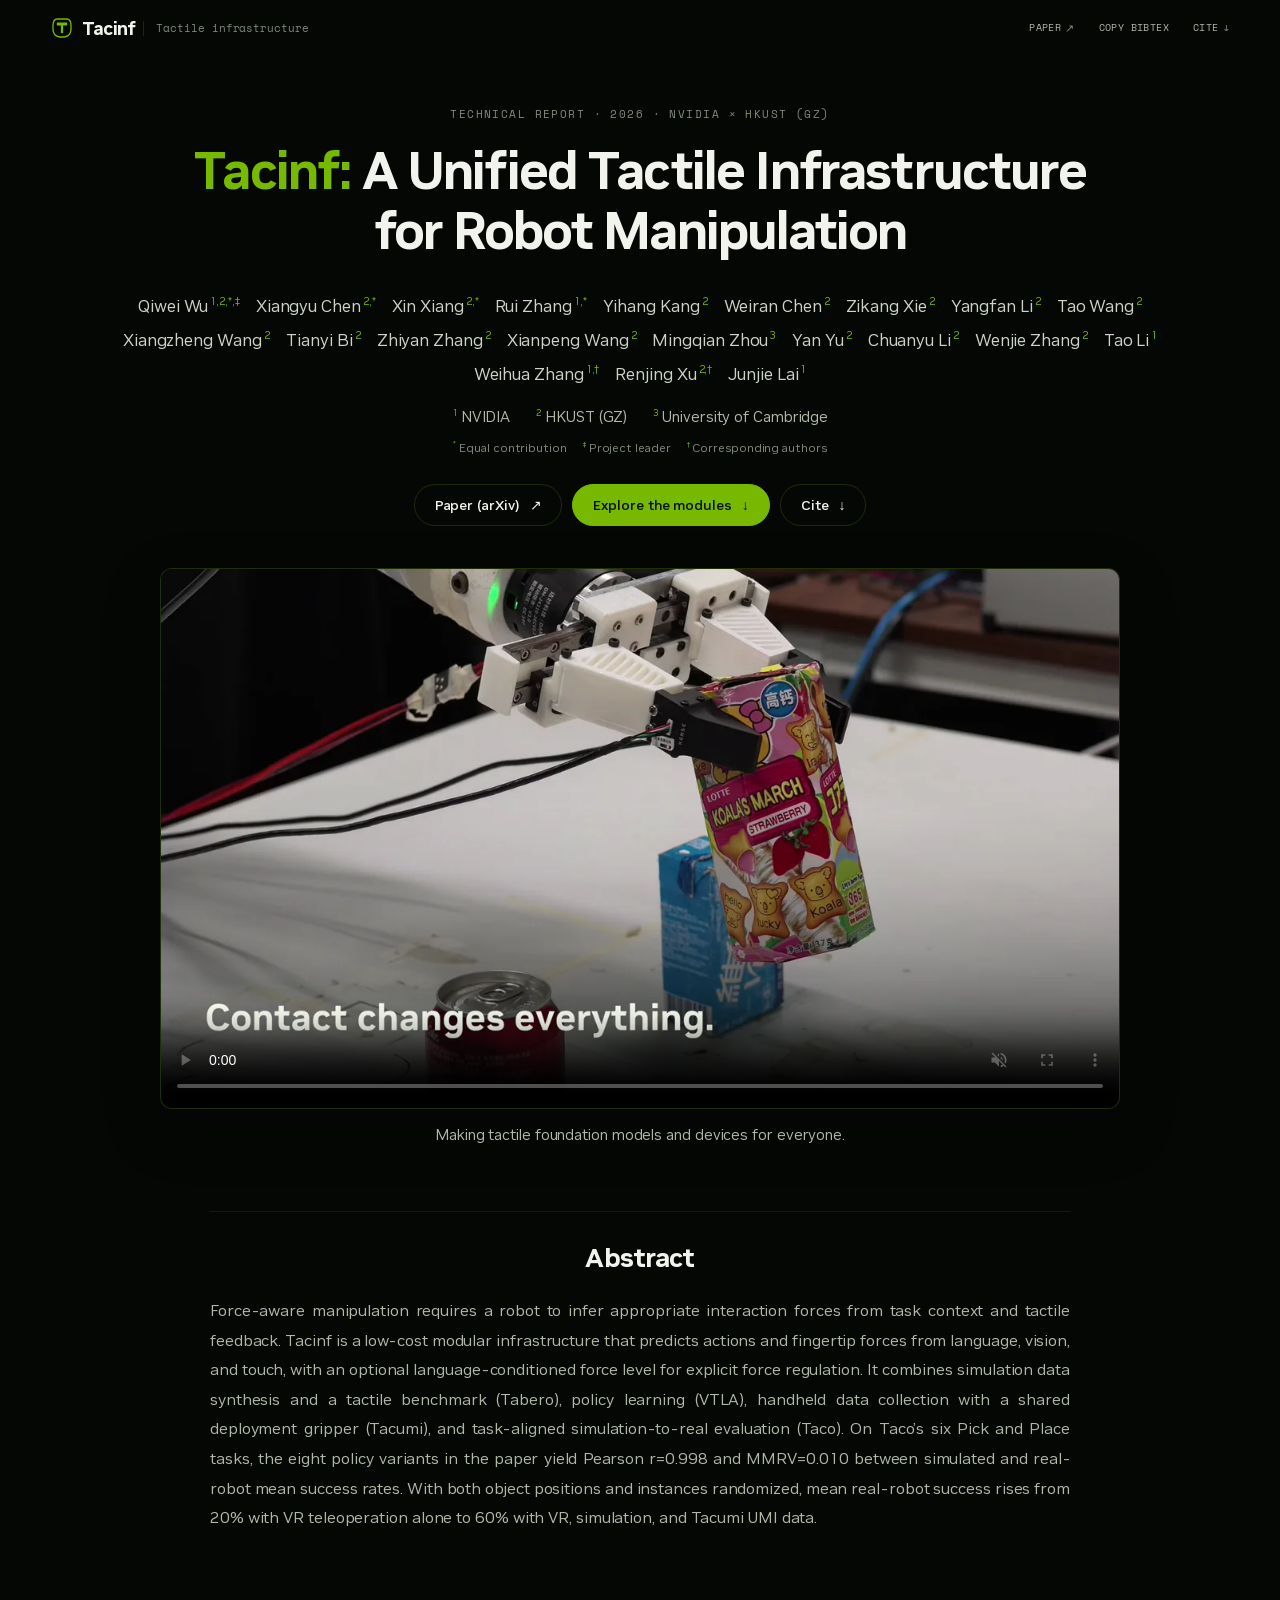
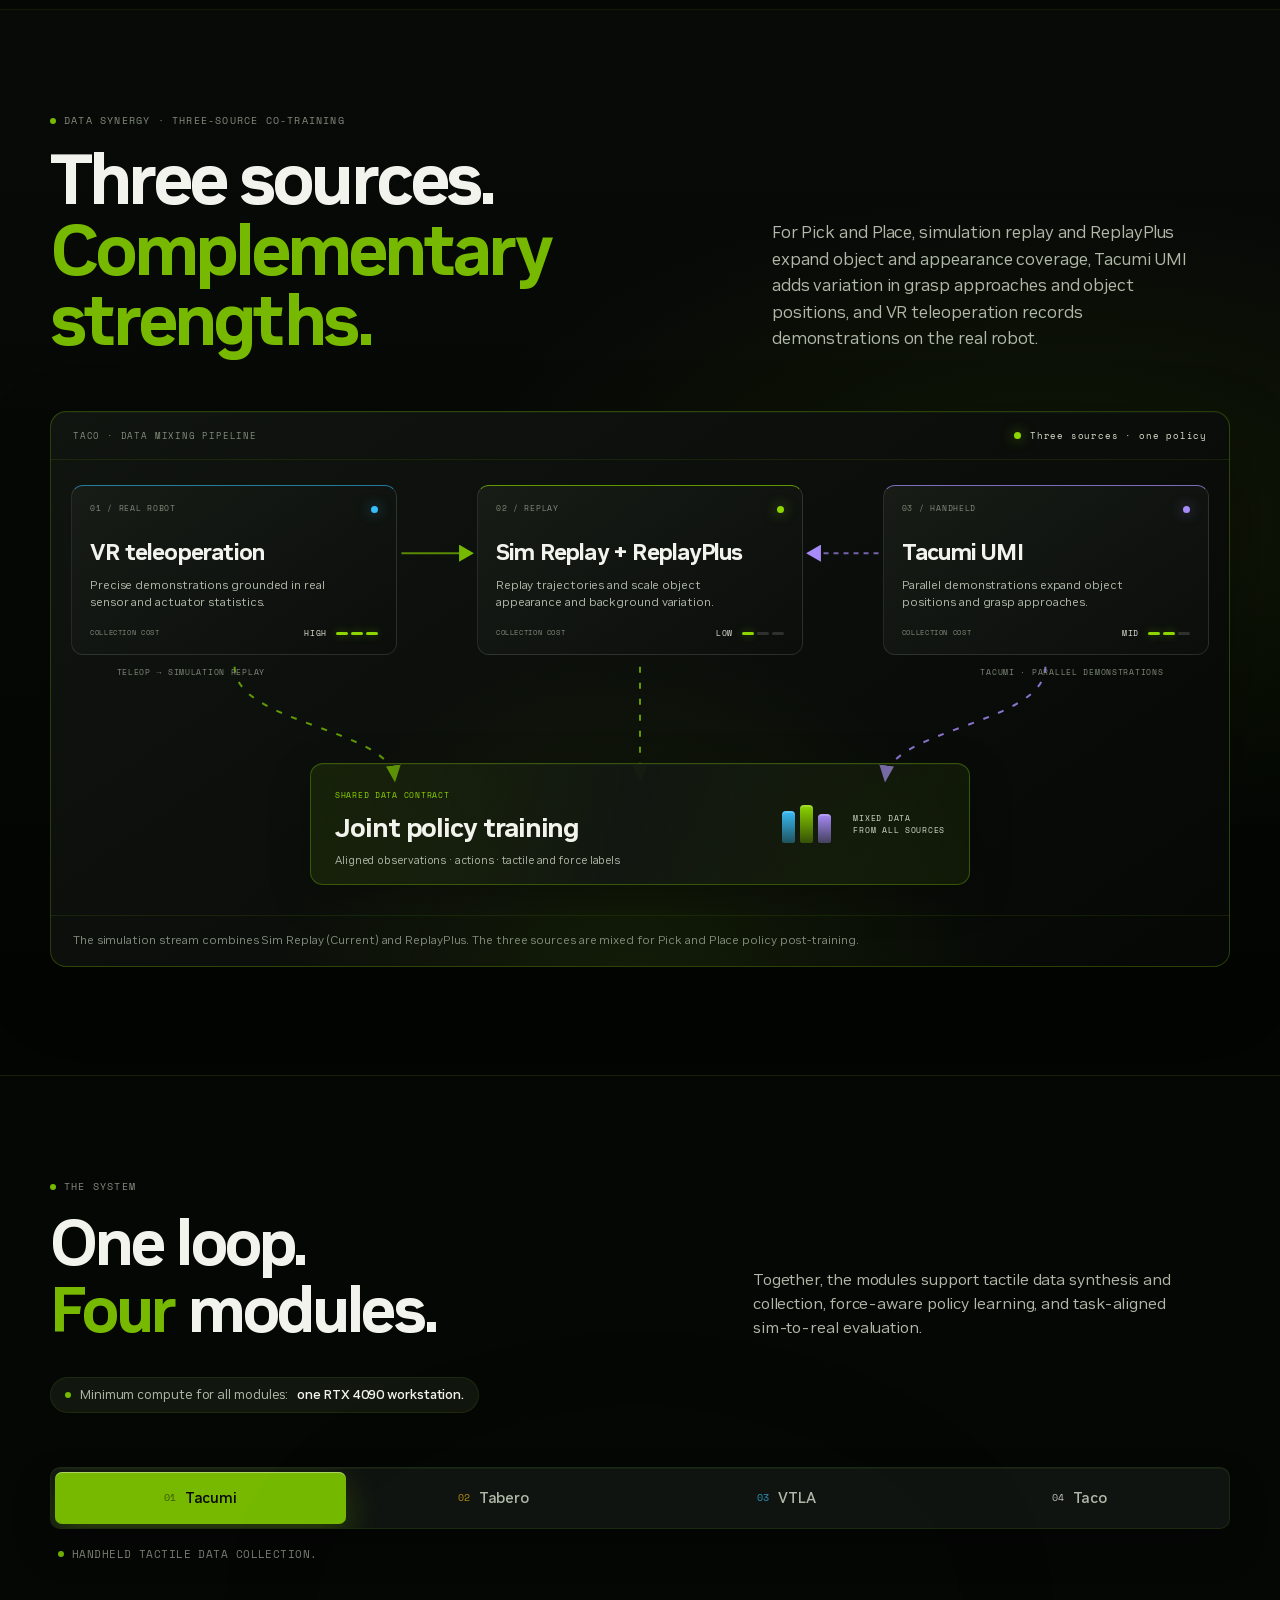
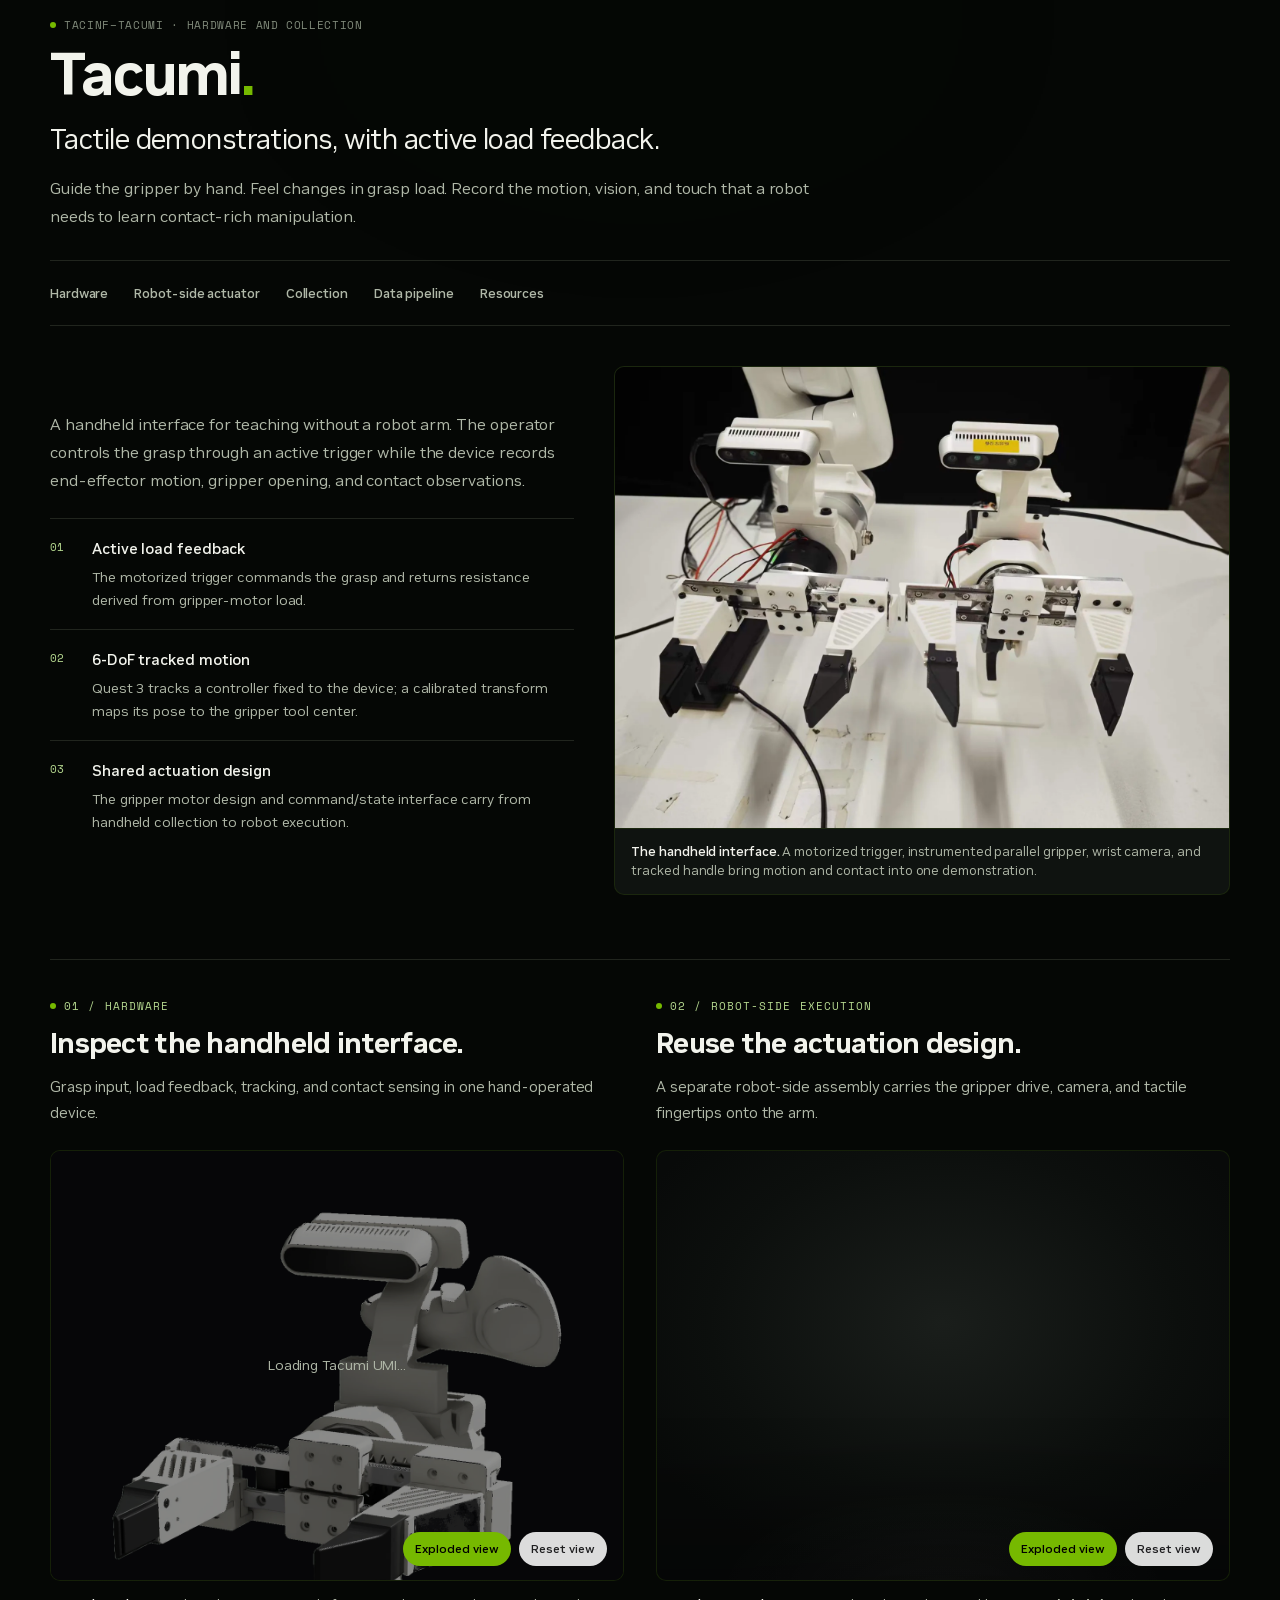
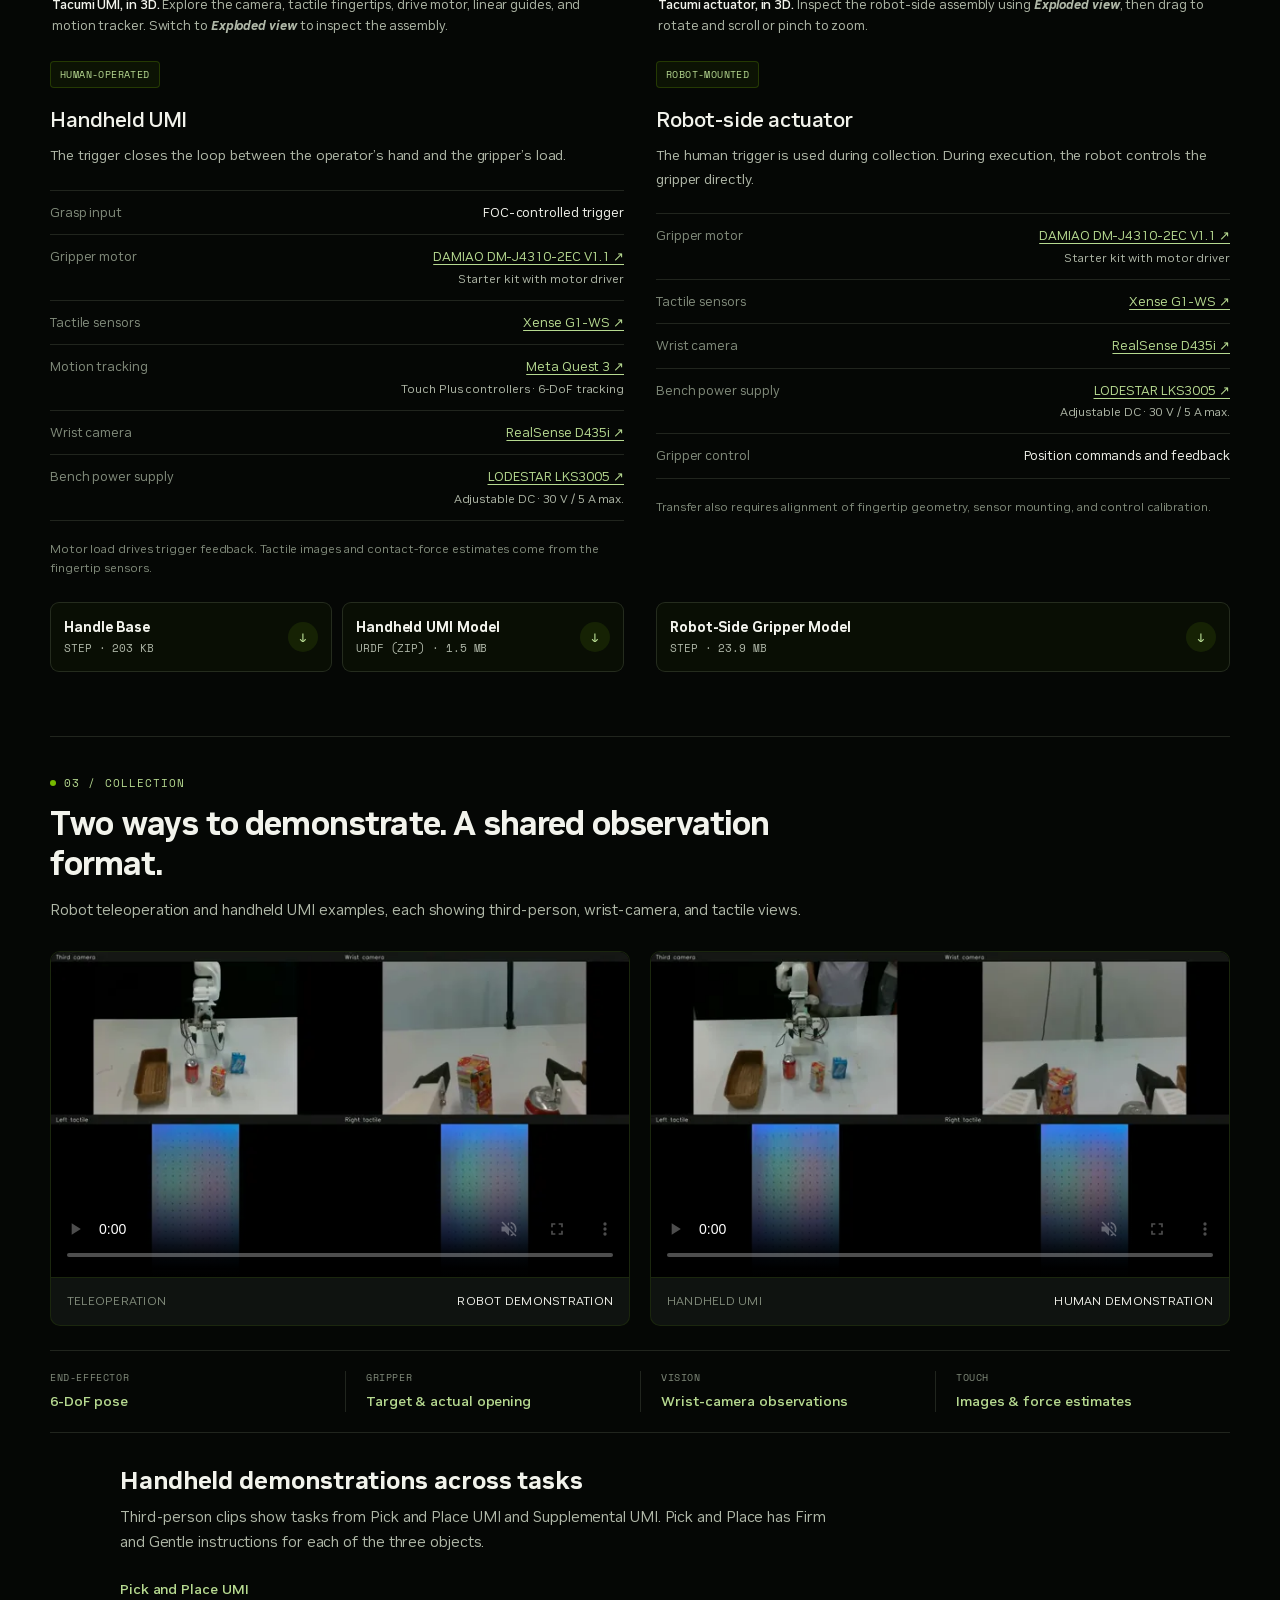
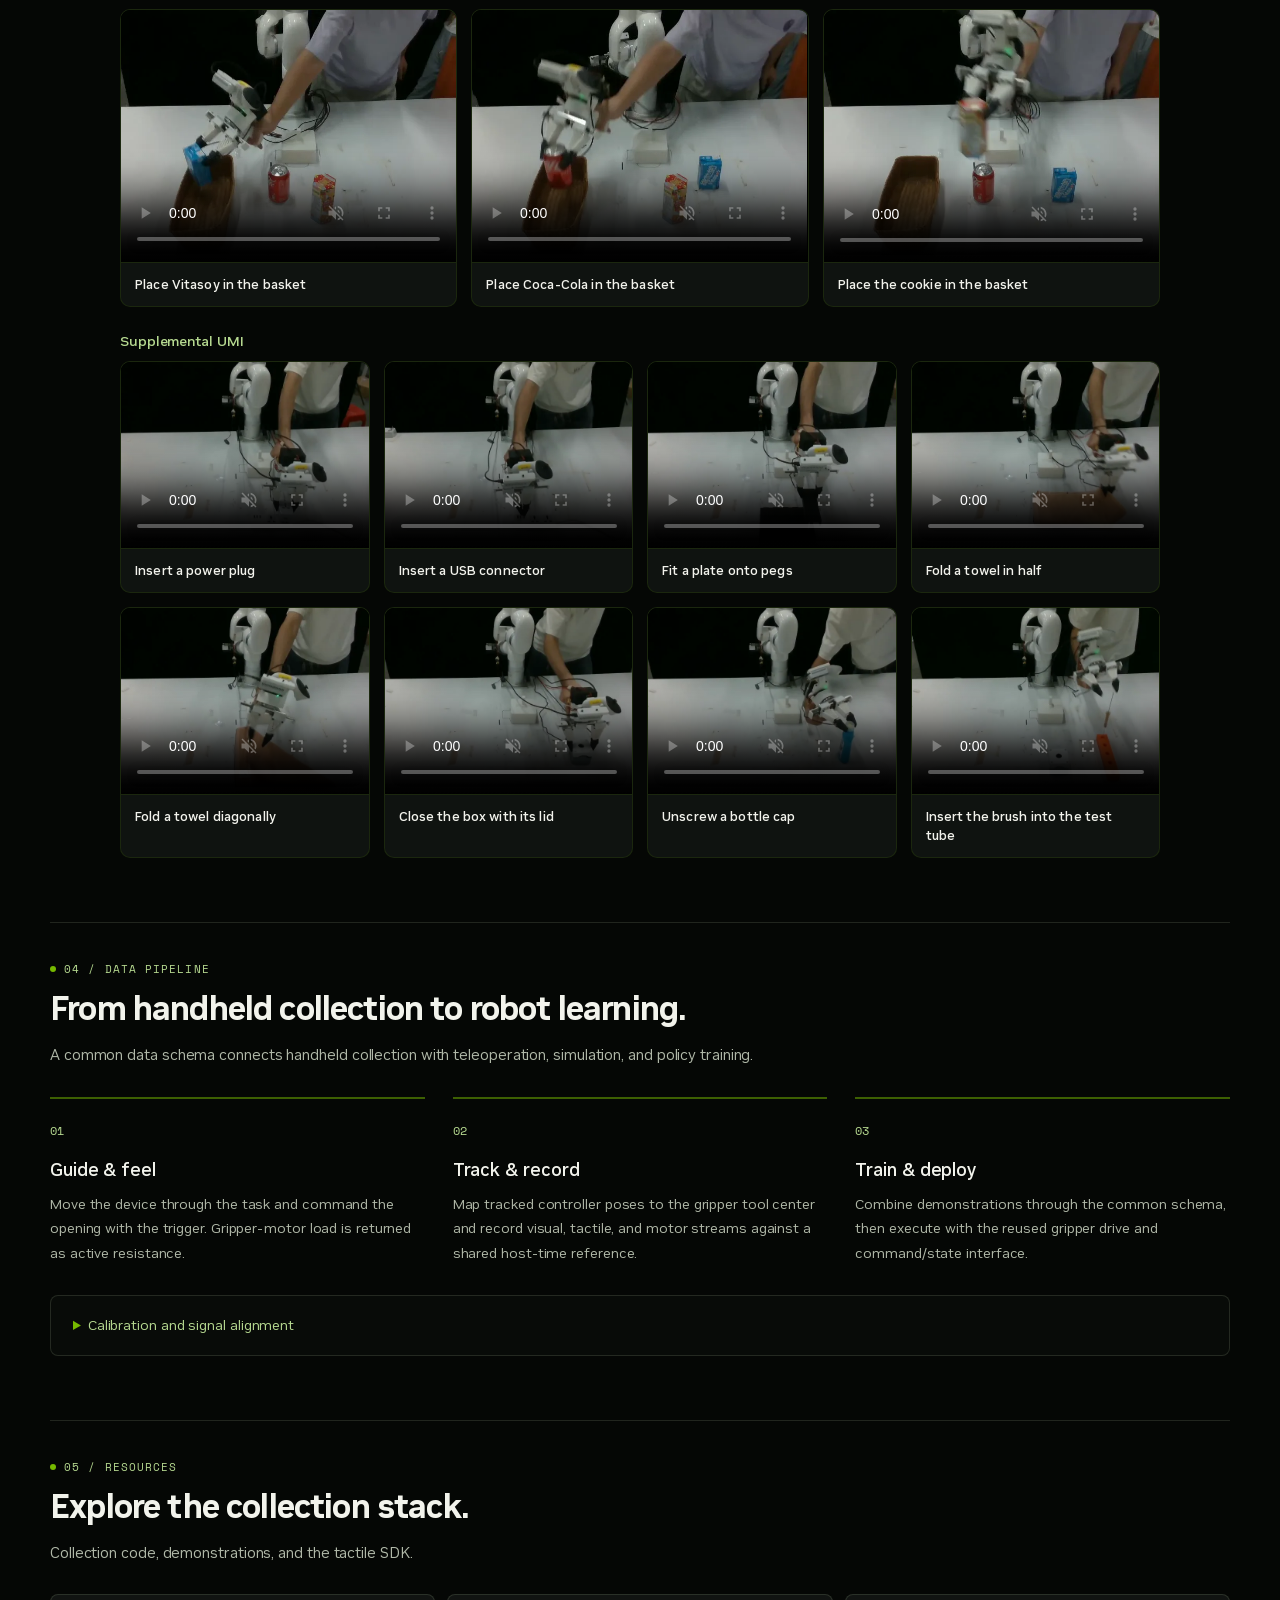
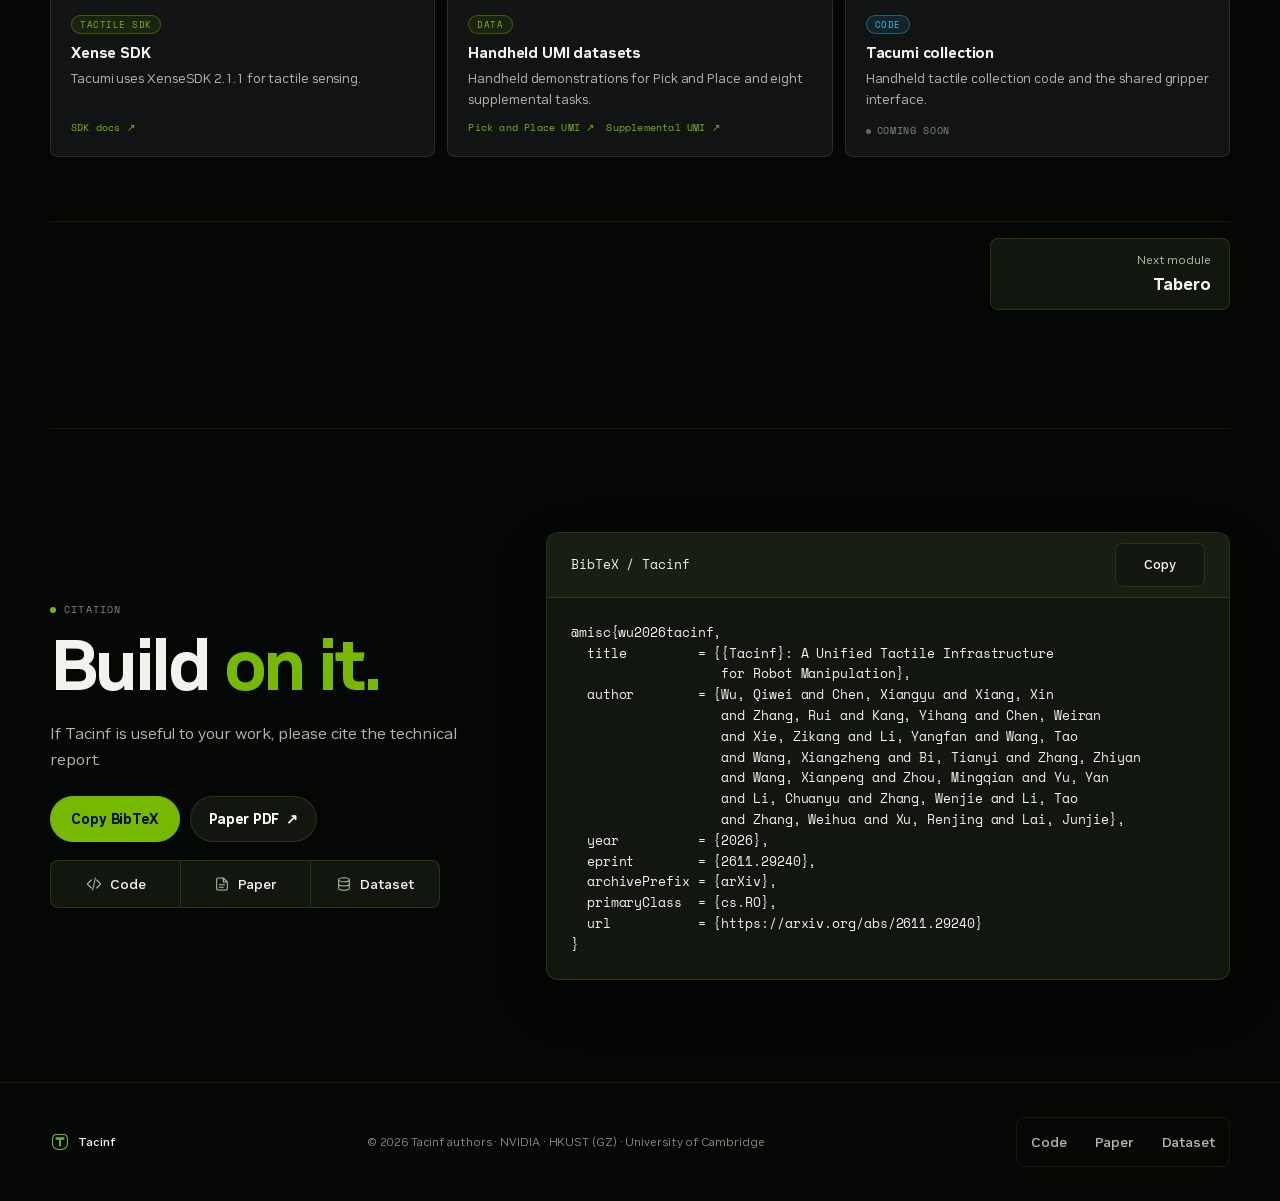
==== commit 355754c4: "Update Tacinf project website" ====
--- a/index.html
+++ b/index.html
@@ -28,8 +28,8 @@
   <meta name="twitter:image" content="https://tacinf.github.io/assets/img/og.jpg">
 
   <link rel="preload" href="assets/fonts/space-mono-400-normal.woff2" as="font" type="font/woff2" crossorigin>
-  <link rel="stylesheet" href="assets/css/style.css?v=20261109r2">
-  <link rel="stylesheet" href="assets/css/tacumi.css?v=20261123r4">
+  <link rel="stylesheet" href="assets/css/style.css?v=20261128r13">
+  <link rel="stylesheet" href="assets/css/tacumi.css?v=20261127">
   <script>document.documentElement.classList.add("js");</script>
   <script type="importmap">
     {"imports":{"three":"./assets/vendor/three.module.js","three/addons/":"./assets/vendor/jsm/"}}
@@ -40,7 +40,7 @@
     "@context": "https://schema.org",
     "@type": "ScholarlyArticle",
     "headline": "Tacinf: A Unified Tactile Infrastructure for Robot Manipulation",
-    "abstract": "Force-aware manipulation requires a robot to infer appropriate interaction forces from task context and tactile feedback. Tacinf is a low-cost modular infrastructure that predicts actions and fingertip forces from language, vision, and touch, with an optional language-conditioned force level for explicit force regulation. It combines simulation data synthesis and a tactile benchmark (Tabero), policy learning (VTLA), handheld data collection with a shared deployment gripper (Tacumi), and task-aligned simulation-to-real evaluation (Taco). Across eight policy variants, simulation preserves real-robot success ordering (Pearson r=0.998, MMRV=0.010). Mixed teleoperation, simulation, and Tacumi training raises success from 20% to 60% on position-randomized out-of-distribution objects.",
+    "abstract": "Force-aware manipulation requires a robot to infer appropriate interaction forces from task context and tactile feedback. Tacinf is a low-cost modular infrastructure that predicts actions and fingertip forces from language, vision, and touch, with an optional language-conditioned force level for explicit force regulation. It combines simulation data synthesis and a tactile benchmark (Tabero), policy learning (VTLA), handheld data collection with a shared deployment gripper (Tacumi), and task-aligned simulation-to-real evaluation (Taco). On Taco’s six Pick and Place tasks, the eight policy variants in the paper yield Pearson r=0.998 and MMRV=0.010 between simulated and real-robot mean success rates. With both object positions and instances randomized, mean real-robot success rises from 20% with VR teleoperation alone to 60% with VR, simulation, and Tacumi UMI data.",
     "author": [
       {"@type": "Person", "name": "Qiwei Wu"},
       {"@type": "Person", "name": "Xiangyu Chen"},
@@ -114,14 +114,14 @@
         <figure class="paper-video">
           <div class="paper-video-frame">
             <video muted loop playsinline preload="metadata" poster="assets/img/tacinf-demo-poster.webp" data-auto controls aria-label="Tacinf demonstration video showing tactile robot manipulation.">
-              <source src="assets/video/tacinf-demo-web.mp4" type="video/mp4">
+              <source src="assets/video/tacinf-demo-web.mp4?v=20261127-hd-subtitles" type="video/mp4">
             </video>
           </div>
           <figcaption>Making tactile foundation models and devices for everyone.</figcaption>
         </figure>
         <section class="paper-abstract" aria-labelledby="abstract-title">
           <h2 id="abstract-title">Abstract</h2>
-          <p>Force-aware manipulation requires a robot to infer appropriate interaction forces from task context and tactile feedback. Tacinf is a low-cost modular infrastructure that predicts actions and fingertip forces from language, vision, and touch, with an optional language-conditioned force level for explicit force regulation. It combines simulation data synthesis and a tactile benchmark (Tabero), policy learning (VTLA), handheld data collection with a shared deployment gripper (Tacumi), and task-aligned simulation-to-real evaluation (Taco). Across eight policy variants, simulation preserves real-robot success ordering (Pearson r=0.998, MMRV=0.010). Mixed teleoperation, simulation, and Tacumi training raises success from 20% to 60% on position-randomized out-of-distribution objects.</p>
+          <p>Force-aware manipulation requires a robot to infer appropriate interaction forces from task context and tactile feedback. Tacinf is a low-cost modular infrastructure that predicts actions and fingertip forces from language, vision, and touch, with an optional language-conditioned force level for explicit force regulation. It combines simulation data synthesis and a tactile benchmark (Tabero), policy learning (VTLA), handheld data collection with a shared deployment gripper (Tacumi), and task-aligned simulation-to-real evaluation (Taco). On Taco’s six Pick and Place tasks, the eight policy variants in the paper yield Pearson r=0.998 and MMRV=0.010 between simulated and real-robot mean success rates. With both object positions and instances randomized, mean real-robot success rises from 20% with VR teleoperation alone to 60% with VR, simulation, and Tacumi UMI data.</p>
         </section>
       </div>
     </section>
@@ -134,7 +134,7 @@
             <p class="kicker"><span class="kicker-mark" aria-hidden="true"></span>Data synergy · three-source co-training</p>
             <h2 id="data-synergy-title">Three sources.<br><em>Complementary strengths.</em></h2>
           </div>
-          <p>Three complementary streams balance collection cost and capability: simulation scales visual and object diversity, Tacumi expands where and how objects are grasped, and teleoperation anchors demonstrations in real sensor and actuator statistics.</p>
+          <p>For Pick and Place, simulation replay and ReplayPlus expand object and appearance coverage, Tacumi UMI adds variation in grasp approaches and object positions, and VR teleoperation records demonstrations on the real robot.</p>
         </header>
 
         <div class="synergy-layout">
@@ -160,19 +160,19 @@
               <div class="flow-sources">
                 <article class="flow-source flow-source--teleop">
                   <div class="flow-source__top"><span>01 / REAL ROBOT</span><span class="flow-source__signal" aria-hidden="true"></span></div>
-                  <h3>Teleoperation</h3>
+                  <h3>VR teleoperation</h3>
                   <p>Precise demonstrations grounded in real sensor and actuator statistics.</p>
                   <div class="flow-source__cost" aria-label="High collection cost"><span class="flow-source__cost-label">COLLECTION COST</span><span class="flow-source__cost-value">HIGH</span><span class="flow-cost-meter" aria-hidden="true"><i class="is-filled"></i><i class="is-filled"></i><i class="is-filled"></i></span></div>
                 </article>
                 <article class="flow-source flow-source--sim">
                   <div class="flow-source__top"><span>02 / REPLAY</span><span class="flow-source__signal" aria-hidden="true"></span></div>
-                  <h3>Simulation replay</h3>
+                  <h3>Sim Replay + ReplayPlus</h3>
                   <p>Replay trajectories and scale object appearance and background variation.</p>
                   <div class="flow-source__cost" aria-label="Low collection cost"><span class="flow-source__cost-label">COLLECTION COST</span><span class="flow-source__cost-value">LOW</span><span class="flow-cost-meter" aria-hidden="true"><i class="is-filled"></i><i></i><i></i></span></div>
                 </article>
                 <article class="flow-source flow-source--tacumi">
                   <div class="flow-source__top"><span>03 / HANDHELD</span><span class="flow-source__signal" aria-hidden="true"></span></div>
-                  <h3>Tacumi · UMI</h3>
+                  <h3>Tacumi UMI</h3>
                   <p>Parallel demonstrations expand object positions and grasp approaches.</p>
                   <div class="flow-source__cost" aria-label="Medium collection cost"><span class="flow-source__cost-label">COLLECTION COST</span><span class="flow-source__cost-value">MID</span><span class="flow-cost-meter" aria-hidden="true"><i class="is-filled"></i><i class="is-filled"></i><i></i></span></div>
                 </article>
@@ -186,7 +186,7 @@
                 <span class="flow-training__note">MIXED DATA<br>FROM ALL SOURCES</span>
               </div>
             </div>
-            <figcaption>Simulation replays teleoperation trajectories; Tacumi demonstrations add spatial variation in parallel. The three aligned sources are mixed for policy post-training.</figcaption>
+            <figcaption>The simulation stream combines Sim Replay (Current) and ReplayPlus. The three sources are mixed for Pick and Place policy post-training.</figcaption>
           </figure>
 
         </div>
@@ -419,76 +419,78 @@
             <section class="tacumi-tasks" aria-labelledby="tacumi-tasks-title">
               <header class="tacumi-task-head">
                 <h5 id="tacumi-tasks-title">Handheld demonstrations across tasks</h5>
-                <p>The same handheld setup records these observations across UMI and UMI+ tasks, from pick-and-place to connector insertion and towel folding. Each clip shows a single task from the third-person camera.</p>
+                <p>Third-person clips show tasks from Pick and Place UMI and Supplemental UMI. Pick and Place has Firm and Gentle instructions for each of the three objects.</p>
               </header>
-              <div class="demo-grid tacumi-task-grid" role="group" aria-label="UMI demonstrations">
+              <h6 class="tacumi-task-category" id="tacumi-pick-and-place-title">Pick and Place UMI</h6>
+              <div class="demo-grid tacumi-task-grid" role="group" aria-labelledby="tacumi-pick-and-place-title">
                 <figure class="video-card">
-                  <video controls muted loop playsinline preload="none" poster="assets/img/poster-tacumi-task-vitasoy.webp" data-auto aria-label="Place Vitasoy in the basket (UMI third-person view)">
+                  <video controls muted loop playsinline preload="none" poster="assets/img/poster-tacumi-task-vitasoy.webp" data-auto aria-label="Place Vitasoy in the basket (Pick and Place UMI, third-person view)">
                     <source src="assets/video/tacumi-task-vitasoy.mp4" type="video/mp4">
                   </video>
-                  <figcaption><strong>Place Vitasoy in the basket</strong><span>UMI</span></figcaption>
+                  <figcaption><strong>Place Vitasoy in the basket</strong></figcaption>
                 </figure>
                 <figure class="video-card">
-                  <video controls muted loop playsinline preload="none" poster="assets/img/poster-tacumi-task-cola.webp" data-auto aria-label="Place Coca-Cola in the basket (UMI third-person view)">
+                  <video controls muted loop playsinline preload="none" poster="assets/img/poster-tacumi-task-cola.webp" data-auto aria-label="Place Coca-Cola in the basket (Pick and Place UMI, third-person view)">
                     <source src="assets/video/tacumi-task-cola.mp4" type="video/mp4">
                   </video>
-                  <figcaption><strong>Place Coca-Cola in the basket</strong><span>UMI</span></figcaption>
+                  <figcaption><strong>Place Coca-Cola in the basket</strong></figcaption>
                 </figure>
                 <figure class="video-card">
-                  <video controls muted loop playsinline preload="none" poster="assets/img/poster-tacumi-task-cookie.webp" data-auto aria-label="Place the cookie container in the basket (UMI third-person view)">
+                  <video controls muted loop playsinline preload="none" poster="assets/img/poster-tacumi-task-cookie.webp" data-auto aria-label="Place the cookie in the basket (Pick and Place UMI, third-person view)">
                     <source src="assets/video/tacumi-task-cookie.mp4" type="video/mp4">
                   </video>
-                  <figcaption><strong>Place the cookie container in the basket</strong><span>UMI</span></figcaption>
-                </figure>
-              </div>
-              <div class="demo-grid tacumi-task-grid tacumi-task-grid--plus" role="group" aria-label="UMI+ demonstrations">
+                  <figcaption><strong>Place the cookie in the basket</strong></figcaption>
+                </figure>
+              </div>
+              <h6 class="tacumi-task-category" id="tacumi-supplemental-title">Supplemental UMI</h6>
+              <div class="demo-grid tacumi-task-grid tacumi-task-grid--supplemental" role="group" aria-labelledby="tacumi-supplemental-title">
                 <figure class="video-card">
-                  <video controls muted loop playsinline preload="none" poster="assets/img/poster-tacumi-task-power-plug.webp" data-auto aria-label="Insert a power plug (UMI+ third-person view)">
+                  <video controls muted loop playsinline preload="none" poster="assets/img/poster-tacumi-task-power-plug.webp" data-auto aria-label="Insert a power plug (Supplemental UMI, third-person view)">
                     <source src="assets/video/tacumi-task-power-plug.mp4" type="video/mp4">
                   </video>
-                  <figcaption><strong>Insert a power plug</strong><span>UMI+</span></figcaption>
+                  <figcaption><strong>Insert a power plug</strong></figcaption>
                 </figure>
                 <figure class="video-card">
-                  <video controls muted loop playsinline preload="none" poster="assets/img/poster-tacumi-task-usb.webp" data-auto aria-label="Insert a USB connector (UMI+ third-person view)">
+                  <video controls muted loop playsinline preload="none" poster="assets/img/poster-tacumi-task-usb.webp" data-auto aria-label="Insert a USB connector (Supplemental UMI, third-person view)">
                     <source src="assets/video/tacumi-task-usb.mp4" type="video/mp4">
                   </video>
-                  <figcaption><strong>Insert a USB connector</strong><span>UMI+</span></figcaption>
+                  <figcaption><strong>Insert a USB connector</strong></figcaption>
                 </figure>
                 <figure class="video-card">
-                  <video controls muted loop playsinline preload="none" poster="assets/img/poster-tacumi-task-peg-plate.webp" data-auto aria-label="Fit a plate onto pegs (UMI+ third-person view)">
+                  <video controls muted loop playsinline preload="none" poster="assets/img/poster-tacumi-task-peg-plate.webp" data-auto aria-label="Fit a plate onto pegs (Supplemental UMI, third-person view)">
                     <source src="assets/video/tacumi-task-peg-plate.mp4" type="video/mp4">
                   </video>
-                  <figcaption><strong>Fit a plate onto pegs</strong><span>UMI+</span></figcaption>
+                  <figcaption><strong>Fit a plate onto pegs</strong></figcaption>
                 </figure>
                 <figure class="video-card">
-                  <video controls muted loop playsinline preload="none" poster="assets/img/poster-tacumi-task-towel-fold.webp" data-auto aria-label="Fold a towel in half (UMI+ third-person view)">
+                  <video controls muted loop playsinline preload="none" poster="assets/img/poster-tacumi-task-towel-fold.webp" data-auto aria-label="Fold a towel in half (Supplemental UMI, third-person view)">
                     <source src="assets/video/tacumi-task-towel-fold.mp4" type="video/mp4">
                   </video>
-                  <figcaption><strong>Fold a towel in half</strong><span>UMI+</span></figcaption>
+                  <figcaption><strong>Fold a towel in half</strong></figcaption>
                 </figure>
                 <figure class="video-card">
-                  <video controls muted loop playsinline preload="none" poster="assets/img/poster-tacumi-task-diagonal-fold.webp" data-auto aria-label="Fold a towel diagonally (UMI+ third-person view)">
+                  <video controls muted loop playsinline preload="none" poster="assets/img/poster-tacumi-task-diagonal-fold.webp" data-auto aria-label="Fold a towel diagonally (Supplemental UMI, third-person view)">
                     <source src="assets/video/tacumi-task-diagonal-fold.mp4" type="video/mp4">
                   </video>
-                  <figcaption><strong>Fold a towel diagonally</strong><span>UMI+</span></figcaption>
+                  <figcaption><strong>Fold a towel diagonally</strong></figcaption>
                 </figure>
                 <figure class="video-card">
-                  <video controls muted loop playsinline preload="none" poster="assets/img/poster-tacumi-task-box-lid.webp" data-auto aria-label="Fit a box lid (UMI+ third-person view)">
+                  <video controls muted loop playsinline preload="none" poster="assets/img/poster-tacumi-task-box-lid.webp" data-auto aria-label="Close the box with its lid (Supplemental UMI, third-person view)">
                     <source src="assets/video/tacumi-task-box-lid.mp4" type="video/mp4">
                   </video>
-                  <figcaption><strong>Fit a box lid</strong><span>UMI+</span></figcaption>
+                  <figcaption><strong>Close the box with its lid</strong></figcaption>
                 </figure>
                 <figure class="video-card">
-                  <video controls muted loop playsinline preload="none" poster="assets/img/poster-tacumi-task-bottle-cap.webp" data-auto aria-label="Unscrew a bottle cap (UMI+ third-person view)">
+                  <video controls muted loop playsinline preload="none" poster="assets/img/poster-tacumi-task-bottle-cap.webp" data-auto aria-label="Unscrew a bottle cap (Supplemental UMI, third-person view)">
                     <source src="assets/video/tacumi-task-bottle-cap.mp4" type="video/mp4">
                   </video>
-                  <figcaption><strong>Unscrew a bottle cap</strong><span>UMI+</span></figcaption>
+                  <figcaption><strong>Unscrew a bottle cap</strong></figcaption>
                 </figure>
                 <figure class="video-card">
-                  <video controls muted loop playsinline preload="none" poster="assets/img/poster-tacumi-task-test-tube-brush.webp" data-auto aria-label="Insert a test tube brush (UMI+ third-person view)">
+                  <video controls muted loop playsinline preload="none" poster="assets/img/poster-tacumi-task-test-tube-brush.webp" data-auto aria-label="Insert the brush into the test tube (Supplemental UMI, third-person view)">
                     <source src="assets/video/tacumi-task-test-tube-brush.mp4" type="video/mp4">
                   </video>
-                  <figcaption><strong>Insert a test tube brush</strong><span>UMI+</span></figcaption>
+                  <figcaption><strong>Insert the brush into the test tube</strong></figcaption>
                 </figure>
               </div>
             </section>
@@ -518,49 +520,32 @@
             <header class="tacumi-section-head">
               <p class="panel-kicker">05 / Resources</p>
               <h4 id="tacumi-resources-title">Explore the collection stack.</h4>
-              <p>Collection code, demonstrations, sensor calibration, and the shared training pipeline.</p>
+              <p>Collection code, demonstrations, and the tactile SDK.</p>
             </header>
             <div class="resource-grid">
                 <div class="resource-card">
                   <span class="resource-tag resource-tag--data">TACTILE SDK</span>
                   <strong>Xense SDK</strong>
-                  <p>Tacumi uses XenseSDK 2.1.1 for tactile sensing. Calibration files support tactile simulation.</p>
-                  <span class="resource-links"><a href="https://docs.xenserobotics.com/en/docs/latest/sdk/xensesdk/installation/#legacy-installation-before-220" target="_blank" rel="noreferrer">SDK docs ↗</a><a href="https://huggingface.co/datasets/xiangxin0923/Tabero_X-assets/tree/main/source/tac_manip/tac_manip/assets/data/Sensors/Xense/calibs" target="_blank" rel="noreferrer">Calibration ↗</a></span>
+                  <p>Tacumi uses XenseSDK 2.1.1 for tactile sensing.</p>
+                  <span class="resource-links"><a href="https://docs.xenserobotics.com/en/docs/latest/sdk/xensesdk/installation/#legacy-installation-before-220" target="_blank" rel="noreferrer">SDK docs ↗</a></span>
                 </div>
                 <div class="resource-card">
-                  <span class="resource-tag resource-tag--tasks">TASKS</span>
-                  <strong>UMI task data</strong>
-                  <p>Real-world handheld demonstrations and the expanded Tacumi task set.</p>
-                  <span class="resource-links"><a href="https://huggingface.co/datasets/xiangxin0923/realworld_taskumi" target="_blank" rel="noreferrer">Taskumi ↗</a><a href="https://huggingface.co/datasets/xiangxin0923/realworld_task_umi_plus" target="_blank" rel="noreferrer">UMI+ ↗</a></span>
+                  <span class="resource-tag resource-tag--data">DATA</span>
+                  <strong>Handheld UMI datasets</strong>
+                  <p>Handheld demonstrations for Pick and Place and eight supplemental tasks.</p>
+                  <span class="resource-links"><a href="https://huggingface.co/datasets/xiangxin0923/taco_pick_and_place_umi_current" target="_blank" rel="noreferrer">Pick and Place UMI ↗</a><a href="https://huggingface.co/datasets/xiangxin0923/taco_supplemental_umi_current" target="_blank" rel="noreferrer">Supplemental UMI ↗</a></span>
                 </div>
                 <div class="resource-card">
                   <span class="resource-tag resource-tag--code">CODE</span>
                   <strong>Tacumi collection</strong>
                   <p>Handheld tactile collection code and the shared gripper interface.</p>
-                  <span class="resource-links"><a href="https://github.com/ChangerC77/tactile_umi" target="_blank" rel="noreferrer">GitHub ↗</a></span>
+                  <span class="resource-links"><span class="soon">Coming soon</span></span>
                 </div>
-                <div class="resource-card">
-                  <span class="resource-tag resource-tag--weights">ASSETS</span>
-                  <strong>Shared data contract</strong>
-                  <p>Assets for replay and mixed-data training.</p>
-                  <span class="resource-links"><a href="https://huggingface.co/datasets/xiangxin0923/Tabero_X-assets" target="_blank" rel="noreferrer">Tabero X assets ↗</a></span>
-                </div>
-                <div class="resource-card">
-                  <span class="resource-tag resource-tag--data">DATA</span>
-                  <strong>Replay-plus</strong>
-                  <p>Expanded replay data for policy training.</p>
-                  <span class="resource-links"><a href="https://huggingface.co/datasets/xiangxin0923/realworld_replay_plus" target="_blank" rel="noreferrer">Replay+ ↗</a></span>
-                </div>
-                <div class="resource-card">
-                  <span class="resource-tag resource-tag--code">CODE</span>
-                  <strong>Tabero X pipeline</strong>
-                  <p>Shared tooling for converting demonstrations into tactile tasks.</p>
-                  <span class="resource-links"><a href="https://github.com/xiangixn/Tabero_X" target="_blank" rel="noreferrer">GitHub ↗</a></span>
-                </div>
-
-
               </div>
           </section>
+          <nav class="module-pagination" aria-label="Tacumi module navigation">
+            <a href="#panel-tabero" rel="next"><span>Next module</span><strong>Tabero</strong></a>
+          </nav>
         </article>
 
         <!-- ---------------------------- TABERO ---------------------------- -->
@@ -579,43 +564,29 @@
 
               <div class="resource-grid">
                 <div class="resource-card">
-                  <span class="resource-tag resource-tag--data">TACTILE DATA</span>
-                  <strong>Tabero X assets</strong>
-                  <p>Benchmark assets, sensor data, and calibration for tactile simulation.</p>
-                  <span class="resource-links"><a href="https://huggingface.co/datasets/xiangxin0923/Tabero_X-assets" target="_blank" rel="noreferrer">Dataset ↗</a><a href="https://huggingface.co/datasets/xiangxin0923/Tabero_X-assets/tree/main/source/tac_manip/tac_manip/assets/data/Sensors/Xense/calibs" target="_blank" rel="noreferrer">Calibs ↗</a></span>
+                  <span class="resource-tag resource-tag--code">CODE</span>
+                  <strong>Tabero code</strong>
+                  <p>Isaac Lab benchmark environments and tools for data conversion and evaluation.</p>
+                  <span class="resource-links"><a href="https://github.com/NathanWu7/Tabero" target="_blank" rel="noreferrer">Benchmark code ↗</a><a href="https://github.com/NathanWu7/Tabero-VTLA" target="_blank" rel="noreferrer">VTLA code ↗</a></span>
                 </div>
                 <div class="resource-card">
                   <span class="resource-tag resource-tag--tasks">TASKS</span>
-                  <strong>Simulation assets</strong>
-                  <p>USD scenes and augmented variants for replaying the benchmark tasks.</p>
-                  <span class="resource-links"><a href="https://huggingface.co/datasets/xiangxin0923/Tabero_X-assets/tree/main/benchmarks/datasets/realworld/USD" target="_blank" rel="noreferrer">USD ↗</a><a href="https://huggingface.co/datasets/xiangxin0923/Tabero_X-assets/tree/main/benchmarks/datasets/realworld/USD_aug" target="_blank" rel="noreferrer">USD_aug ↗</a></span>
+                  <strong>Benchmark assets</strong>
+                  <p>LIBERO scenes and replayed demonstrations for Isaac Lab.</p>
+                  <span class="resource-links"><a href="https://huggingface.co/datasets/NathanWu7/Isaaclab_Libero" target="_blank" rel="noreferrer">IsaacLab LIBERO ↗</a></span>
                 </div>
                 <div class="resource-card">
-                  <span class="resource-tag resource-tag--code">CODE</span>
-                  <strong>Tabero code</strong>
-                  <p>Benchmark setup, replay, and evaluation code for the force-aware VTLA.</p>
-                  <span class="resource-links"><a href="https://github.com/xiangixn/Tabero_X" target="_blank" rel="noreferrer">GitHub ↗</a></span>
+                  <span class="resource-tag resource-tag--data">TACTILE DATA</span>
+                  <strong>Tactile assets</strong>
+                  <p>Calibration data used by Tabero's tactile simulator.</p>
+                  <span class="resource-links"><a href="https://huggingface.co/datasets/china-sae-robotics/Tactile_Manipulation_Dataset" target="_blank" rel="noreferrer">Calibration dataset ↗</a></span>
                 </div>
                 <div class="resource-card">
                   <span class="resource-tag resource-tag--weights">WEIGHTS</span>
-                  <strong>VTLA weights</strong>
-                  <p>Reference tactile policy checkpoints used in the Tabero benchmark.</p>
-                  <span class="resource-links"><a href="https://huggingface.co/xiangxin0923/pi0_lora_tacfield_realworld_replayed_task820" target="_blank" rel="noreferrer">π₀ field ↗</a><a href="https://huggingface.co/xiangxin0923/pi05_lora_tacfield_realworld_replayed_task820" target="_blank" rel="noreferrer">π₀.₅ field ↗</a></span>
+                  <strong>Tabero-VTLA weights</strong>
+                  <p>Pretrained π₀ marker-field policy for the Tabero benchmark.</p>
+                  <span class="resource-links"><a href="https://huggingface.co/NathanWu7/pi0_lora_tacfield_tabero" target="_blank" rel="noreferrer">π₀ checkpoint ↗</a></span>
                 </div>
-                <div class="resource-card">
-                  <span class="resource-tag resource-tag--data">DATA</span>
-                  <strong>Task 820</strong>
-                  <p>Real-world task episodes for benchmark setup and evaluation.</p>
-                  <span class="resource-links"><a href="https://huggingface.co/datasets/xiangxin0923/realworld_task820" target="_blank" rel="noreferrer">Dataset ↗</a></span>
-                </div>
-                <div class="resource-card">
-                  <span class="resource-tag resource-tag--data">DATA</span>
-                  <strong>Firm-force replay</strong>
-                  <p>Force-conditioned replay data for controlled comparisons.</p>
-                  <span class="resource-links"><a href="https://huggingface.co/datasets/xiangxin0923/realworld_task820_firm_current" target="_blank" rel="noreferrer">Dataset ↗</a></span>
-                </div>
-
-
               </div>
 
               <div class="panel-stats">
@@ -663,128 +634,308 @@
             <div class="pipeline-step"><span>03</span><strong>Label</strong><p>Language, vision, touch, and 6-D force at 20 Hz.</p></div>
             <div class="pipeline-step"><span>04</span><strong>Score</strong><p>Task success plus four gentleness metrics.</p></div>
           </div>
+          <nav class="module-pagination" aria-label="Tabero module navigation">
+            <a href="#panel-tacumi" rel="prev"><span>Previous module</span><strong>Tacumi</strong></a>
+            <a href="#panel-vtla" rel="next"><span>Next module</span><strong>VTLA</strong></a>
+          </nav>
         </article>
 
         <!-- ---------------------------- VTLA ---------------------------- -->
         <article class="panel" id="panel-vtla" role="tabpanel" aria-labelledby="tab-vtla" tabindex="0" data-panel="vtla">
-          <header class="panel-head">
-            <div>
-              <p class="panel-kicker">Tacinf–VTLA · Policy</p>
-              <h3 class="panel-title">Tacinf–VTLA<span>.</span></h3>
-              <p class="panel-lede">Vision–language–action, with force as a first-class output.</p>
-            </div>
-          </header>
-
-          <div class="panel-grid">
+          <div class="panel-grid vtla-overview">
             <div class="panel-copy">
+              <header class="panel-head">
+                <p class="panel-kicker">Policy</p>
+                <h3 class="panel-title">Tacinf–VTLA<span>.</span></h3>
+                <p class="panel-lede">Vision–language–action, with force as a first-class output.</p>
+              </header>
               <p>A modular tactile interface for foundation VLA models. Marker-field, tactile-image, and 6-D force adapters feed a shared backbone; the policy predicts pose and fingertip-force setpoints, and a hybrid controller tracks both. Force is decoupled from position, so language can set how hard to hold without rewriting the motion.</p>
-
-              <div class="resource-grid">
-                <div class="resource-card">
-                  <span class="resource-tag resource-tag--code">TRAIN</span>
-                  <strong>Training code</strong>
-                  <p>π₀ / π₀.₅ tactile training and inference on Tabero data.</p>
-                  <span class="resource-links"><a href="https://github.com/NathanWu7/T2-VLA" target="_blank" rel="noreferrer">T2-VLA GitHub ↗</a></span>
-                </div>
-                <div class="resource-card">
-                  <span class="resource-tag resource-tag--weights">WEIGHTS</span>
-                  <strong>Reference weights</strong>
-                  <p>Field, force, image, and no-tactile LoRA variants for comparison.</p>
-                  <span class="resource-links"><a href="https://huggingface.co/xiangxin0923/pi0_lora_tacforce_enc_realworld_replayed_task820" target="_blank" rel="noreferrer">π₀ force ↗</a><a href="https://huggingface.co/xiangxin0923/pi05_lora_tacimg_realworld_replayed_task820_current_nostate" target="_blank" rel="noreferrer">π₀.₅ image ↗</a></span>
-                </div>
-                <div class="resource-card">
-                  <span class="resource-tag resource-tag--code">EVAL</span>
-                  <strong>Evaluation client</strong>
-                  <p>Replay datasets shared by simulation and real-robot policy evaluation.</p>
-                  <span class="resource-links"><a href="https://huggingface.co/datasets/xiangxin0923/realworld_replayed_task820" target="_blank" rel="noreferrer">Replay data ↗</a><a href="https://huggingface.co/datasets/xiangxin0923/realworld_replayed_task820_current" target="_blank" rel="noreferrer">Current ↗</a></span>
-                </div>
-                <div class="resource-card">
-                  <span class="resource-tag resource-tag--data">TACTILE DATA</span>
-                  <strong>Tactile calibration</strong>
-                  <p>Sensor calibration and assets used by the tactile adapters.</p>
-                  <span class="resource-links"><a href="https://huggingface.co/datasets/xiangxin0923/Tabero_X-assets/tree/main/source/tac_manip/tac_manip/assets/data/Sensors/Xense/calibs" target="_blank" rel="noreferrer">Xense calibs ↗</a></span>
-                </div>
-                <div class="resource-card">
-                  <span class="resource-tag resource-tag--weights">WEIGHTS</span>
-                  <strong>Force decoder</strong>
-                  <p>π₀ force-decoupled adapter for tactile policy studies.</p>
-                  <span class="resource-links"><a href="https://huggingface.co/xiangxin0923/pi0_lora_tacforce_dec_realworld_replayed_task820" target="_blank" rel="noreferrer">π₀ force dec ↗</a></span>
-                </div>
-                <div class="resource-card">
-                  <span class="resource-tag resource-tag--weights">WEIGHTS</span>
-                  <strong>No-tactile baseline</strong>
-                  <p>Vision-only reference checkpoint for ablation comparisons.</p>
-                  <span class="resource-links"><a href="https://huggingface.co/xiangxin0923/pi05_lora_notac_realworld_replayed_task820" target="_blank" rel="noreferrer">π₀.₅ no tac ↗</a></span>
-                </div>
-
-
-              </div>
-
-              <div class="panel-stats">
-                <div class="stat"><strong>6-D</strong><span>fingertip force</span></div>
-                <div class="stat"><strong>20 Hz</strong><span>policy + controller</span></div>
-                <div class="stat"><strong class="stat-pair">0.86 / 0.52</strong><span>firm / gentle success</span></div>
-              </div>
-
               <p class="panel-links">
                 <a href="https://arxiv.org/abs/2611.29240" target="_blank" rel="noreferrer">Method in the paper ↗</a>
                 <a href="#vtla-demos" data-jump-tab="vtla">Real-robot demos ↓</a>
               </p>
             </div>
 
-            <div class="panel-media">
-              <figure class="media media--paper">
-                <button class="zoom" type="button" data-full="assets/img/vtla-system.webp" data-caption="The Tacinf-VTLA architecture: vision, tactile image, marker field, 6-D force, and robot state feed a shared backbone with an action expert.">
-                  <img src="assets/img/vtla-system.webp" width="1600" height="776" loading="eager" alt="VTLA architecture: multimodal inputs encoded into a shared backbone with an action expert predicting force and position chunks.">
-                </button>
-                <figcaption><strong>One backbone, two outputs.</strong> Pose chunks and fingertip-force setpoints from vision, touch, language, and state.</figcaption>
-              </figure>
-
-              <div class="media-stack">
-                <figure class="media media--paper">
-                  <button class="zoom" type="button" data-full="assets/img/force-loop.webp" data-caption="The two-loop force and position controller.">
-                    <img src="assets/img/force-loop.webp" width="1400" height="679" loading="lazy" alt="Two-loop controller diagram: the policy predicts pose and force targets, and a closed-loop controller tracks them.">
-                  </button>
-                  <figcaption><strong>Force + position loop.</strong> The policy sets pose and force targets; the controller tracks both.</figcaption>
-                </figure>
-                <figure class="media media--paper">
-                  <button class="zoom" type="button" data-full="assets/img/force-decomposition.webp" data-caption="Fingertip-force decomposition across gentle grasping, blackboard wiping, card swiping, and knob turning.">
-                    <img src="assets/img/force-decomposition.webp" width="2000" height="666" loading="lazy" alt="Four panels showing fingertip contact decomposed into grip and applied forces for four tactile skills.">
-                  </button>
-                  <figcaption><strong>Grip vs. applied wrench.</strong> Internal grip and applied TCP force, separated at the fingertips.</figcaption>
-                </figure>
-              </div>
-            </div>
-          </div>
+            <figure class="media media--paper vtla-figure">
+              <button class="zoom" type="button" data-full="assets/img/vtla-system.webp" data-caption="The Tacinf-VTLA architecture: vision, tactile image, marker field, 6-D force, and robot state feed a shared backbone with an action expert.">
+                <img src="assets/img/vtla-system.webp" width="1600" height="776" loading="eager" alt="VTLA architecture: multimodal inputs encoded into a shared backbone with an action expert predicting force and position chunks.">
+              </button>
+              <figcaption><strong>One backbone, two outputs</strong> Pose chunks and fingertip-force setpoints from vision, touch, language, and state.</figcaption>
+            </figure>
+          </div>
+
+          <div class="vtla-diagrams">
+            <figure class="media media--paper vtla-figure">
+              <button class="zoom" type="button" data-full="assets/img/force-loop.webp" data-caption="The two-loop force and position controller.">
+                <img src="assets/img/force-loop.webp" width="1400" height="679" loading="lazy" alt="Two-loop controller diagram: the policy predicts pose and force targets, and a closed-loop controller tracks them.">
+              </button>
+              <figcaption><strong>Force and position loop</strong> The policy sets pose and force targets, and the controller tracks both.</figcaption>
+            </figure>
+            <figure class="media media--paper vtla-figure">
+              <button class="zoom" type="button" data-full="assets/img/force-decomposition.webp" data-caption="Fingertip-force decomposition across gentle grasping, whiteboard wiping, card swiping, and fan-knob turning.">
+                <img src="assets/img/force-decomposition.webp" width="2000" height="666" loading="lazy" alt="Four panels showing fingertip contact decomposed into grip and applied forces for four tactile skills.">
+              </button>
+              <figcaption><strong>Grip and applied wrench</strong> Internal grip and applied TCP force, separated at the fingertips.</figcaption>
+            </figure>
+          </div>
+
+          <div class="panel-stats vtla-stats">
+            <div class="stat"><strong>6-D</strong><span>Fingertip force</span></div>
+            <div class="stat"><strong>20 Hz</strong><span>Policy + controller</span></div>
+            <div class="stat"><strong>0.86 / 0.52</strong><span>Firm / gentle success · Tabero Dataset B</span></div>
+          </div>
+
+          <nav class="resource-grid resource-grid--vtla" aria-label="VTLA resources">
+            <a class="resource-card" href="https://github.com/NathanWu7/T2-VLA" target="_blank" rel="noreferrer">
+              <span class="resource-tag resource-tag--code">Code</span>
+              <strong>T2-VLA on GitHub</strong>
+              <p>Training and inference for π₀ and π₀.₅ tactile policies.</p>
+            </a>
+            <a class="resource-card" href="#taco-datasets" data-jump-tab="vtla">
+              <span class="resource-tag resource-tag--data">Data</span>
+              <strong>Datasets</strong>
+              <p>VR, simulation replay, and handheld UMI demonstrations.</p>
+            </a>
+            <a class="resource-card" href="#taco-checkpoints" data-jump-tab="vtla">
+              <span class="resource-tag resource-tag--weights">Weights</span>
+              <strong>Checkpoints</strong>
+              <p>Policy weights for evaluation and co-training.</p>
+            </a>
+          </nav>
 
           <div class="sub-block" id="vtla-demos">
             <div class="sub-head">
-              <div><p class="panel-kicker">Real-robot execution / VTLA</p><h4>On the real robot.</h4></div>
-              <p>Blackboard wiping, card swiping, and switch turning with the tactile policy and controller running on the xArm 7.
+              <div><p class="panel-kicker">Real-robot execution / VTLA</p><h4>Real++ task demonstrations</h4></div>
+              <p>The tactile policy and controller run on the xArm 7 for whiteboard wiping, fan-knob turning, and card swiping.
                 <span class="resource-links"><a href="https://github.com/xArm-Developer/xArm-Python-SDK" target="_blank" rel="noreferrer">xArm Python SDK ↗</a></span>
               </p>
             </div>
             <div class="demo-grid demo-grid--three vtla-demo-grid">
               <figure class="video-card">
-                <video muted loop playsinline preload="none" poster="assets/img/poster-vtla-boardwipe.webp" data-auto aria-label="VTLA real-robot blackboard wiping.">
+                <video muted loop playsinline preload="none" poster="assets/img/poster-vtla-boardwipe.webp" data-auto aria-label="Real++ whiteboard wiping on the real robot.">
                   <source src="assets/video/vtla-boardwipe.mp4" type="video/mp4">
                 </video>
-                <figcaption><span>BLACKBOARD WIPE</span><span>REAL ROBOT</span></figcaption>
+                <figcaption><span>WHITEBOARD WIPE</span><span>REAL ROBOT</span></figcaption>
               </figure>
               <figure class="video-card">
-                <video muted loop playsinline preload="none" poster="assets/img/poster-vtla-cardswap.webp" data-auto aria-label="VTLA real-robot card swiping.">
+                <video muted loop playsinline preload="none" poster="assets/img/poster-vtla-cardswap.webp" data-auto aria-label="Real++ card swiping on the real robot.">
                   <source src="assets/video/vtla-cardswap.mp4" type="video/mp4">
                 </video>
                 <figcaption><span>CARD SWIPE</span><span>REAL ROBOT</span></figcaption>
               </figure>
               <figure class="video-card">
-                <video muted loop playsinline preload="none" poster="assets/img/poster-vtla-switch.webp" data-auto aria-label="VTLA real-robot switch turning.">
+                <video muted loop playsinline preload="none" poster="assets/img/poster-vtla-switch.webp" data-auto aria-label="Real++ fan-knob turning on the real robot.">
                   <source src="assets/video/vtla-switch.mp4" type="video/mp4">
                 </video>
-                <figcaption><span>SWITCH</span><span>REAL ROBOT</span></figcaption>
+                <figcaption><span>FAN-KNOB TURN</span><span>REAL ROBOT</span></figcaption>
               </figure>
             </div>
           </div>
+
+          <div class="sub-block taco-catalog">
+            <section class="taco-resource-index" id="taco-datasets" aria-labelledby="taco-datasets-title">
+              <header class="taco-catalog-head">
+                <svg viewBox="0 0 24 24" aria-hidden="true"><ellipse cx="12" cy="5.5" rx="8" ry="3"/><path d="M4 5.5v13c0 1.7 3.6 3 8 3s8-1.3 8-3v-13m-16 6.5c0 1.7 3.6 3 8 3s8-1.3 8-3"/></svg>
+                <div>
+                  <h4 id="taco-datasets-title">Datasets</h4>
+                  <p>Tasks are counted by language instruction.</p>
+                </div>
+              </header>
+              <details class="taco-catalog-group" name="taco-dataset-groups">
+                <summary id="taco-pick-and-place">
+                  <span>
+                    <strong>Pick and Place</strong>
+                    <small>VR, simulation replay, and UMI</small>
+                  </span>
+                  <span class="taco-catalog-toggle" aria-hidden="true"></span>
+                </summary>
+                <table class="taco-table taco-table--datasets" aria-labelledby="taco-pick-and-place">
+                  <tbody>
+                    <tr>
+                      <th scope="row"><a href="https://huggingface.co/datasets/xiangxin0923/taco_pick_and_place_vr_current" target="_blank" rel="noreferrer" aria-label="Pick and Place VR teleoperation on Hugging Face">VR teleoperation <span aria-hidden="true">↗</span></a></th>
+                      <td>6 tasks</td>
+                    </tr>
+                    <tr>
+                      <th scope="row"><a href="https://huggingface.co/datasets/xiangxin0923/taco_pick_and_place_sim_replay_4x4" target="_blank" rel="noreferrer" aria-label="Pick and Place Sim Replay (4×4) on Hugging Face">Sim Replay (4×4) <span aria-hidden="true">↗</span></a></th>
+                      <td>6 tasks</td>
+                    </tr>
+                    <tr>
+                      <th scope="row"><a href="https://huggingface.co/datasets/xiangxin0923/taco_pick_and_place_sim_replay_current" target="_blank" rel="noreferrer" aria-label="Pick and Place Sim Replay (Current) on Hugging Face">Sim Replay (Current) <span aria-hidden="true">↗</span></a></th>
+                      <td>6 tasks</td>
+                    </tr>
+                    <tr>
+                      <th scope="row"><a href="https://huggingface.co/datasets/xiangxin0923/taco_pick_and_place_sim_replay_plus_current" target="_blank" rel="noreferrer" aria-label="Pick and Place ReplayPlus (augmented sim replay) on Hugging Face">ReplayPlus (augmented sim replay) <span aria-hidden="true">↗</span></a></th>
+                      <td>30 tasks</td>
+                    </tr>
+                    <tr>
+                      <th scope="row"><a href="https://huggingface.co/datasets/xiangxin0923/taco_pick_and_place_umi_current" target="_blank" rel="noreferrer" aria-label="Pick and Place Handheld UMI on Hugging Face">Handheld UMI <span aria-hidden="true">↗</span></a></th>
+                      <td>6 tasks</td>
+                    </tr>
+                  </tbody>
+                </table>
+                <p class="taco-release-note"><strong>4×4</strong> arranges the eight most recent tactile frames from each fingertip in a 4×4 grid. <strong>Current</strong> places one frame from each fingertip side by side at the same timestep.</p>
+              </details>
+              <details class="taco-catalog-group" name="taco-dataset-groups">
+                <summary id="taco-real-plus">
+                  <span>
+                    <strong>Real++</strong>
+                    <small>Controller task demonstrations</small>
+                  </span>
+                  <span class="taco-catalog-toggle" aria-hidden="true"></span>
+                </summary>
+                <table class="taco-table taco-table--datasets" aria-labelledby="taco-real-plus">
+                  <tbody>
+                    <tr>
+                      <th scope="row"><a href="https://huggingface.co/datasets/xiangxin0923/taco_real_plus_vr_current" target="_blank" rel="noreferrer" aria-label="Real++ VR teleoperation on Hugging Face">VR teleoperation <span aria-hidden="true">↗</span></a></th>
+                      <td>3 tasks</td>
+                    </tr>
+                  </tbody>
+                </table>
+              </details>
+              <details class="taco-catalog-group" name="taco-dataset-groups">
+                <summary id="taco-supplemental">
+                  <span>
+                    <strong>Supplemental</strong>
+                    <small>Additional UMI and VR demonstrations</small>
+                  </span>
+                  <span class="taco-catalog-toggle" aria-hidden="true"></span>
+                </summary>
+                <table class="taco-table taco-table--datasets" aria-labelledby="taco-supplemental">
+                  <tbody>
+                    <tr>
+                      <th scope="row"><a href="https://huggingface.co/datasets/xiangxin0923/taco_supplemental_umi_current" target="_blank" rel="noreferrer" aria-label="Supplemental Handheld UMI on Hugging Face">Handheld UMI <span aria-hidden="true">↗</span></a></th>
+                      <td>8 tasks</td>
+                    </tr>
+                    <tr>
+                      <th scope="row"><a href="https://huggingface.co/datasets/xiangxin0923/taco_supplemental_vr_current" target="_blank" rel="noreferrer" aria-label="Supplemental VR teleoperation on Hugging Face">VR teleoperation <span aria-hidden="true">↗</span></a></th>
+                      <td>5 tasks</td>
+                    </tr>
+                  </tbody>
+                </table>
+              </details>
+            </section>
+
+            <section class="taco-resource-index" id="taco-checkpoints" aria-labelledby="taco-checkpoints-title">
+              <header class="taco-catalog-head">
+                <svg viewBox="0 0 24 24" aria-hidden="true"><path d="m12 3 9 5-9 5-9-5 9-5Zm-9 9 9 5 9-5M3 16l9 5 9-5"/></svg>
+                <div>
+                  <h4 id="taco-checkpoints-title">Checkpoints</h4>
+                  <p>Pinned at step <code>29999</code> on Hugging Face.</p>
+                </div>
+              </header>
+              <details class="taco-catalog-group" name="taco-checkpoint-groups">
+                <summary id="taco-checkpoints-sim">
+                  <span>
+                    <strong>Policy evaluation</strong>
+                    <small>Pick and Place</small>
+                  </span>
+                  <span class="taco-catalog-toggle" aria-hidden="true"></span>
+                </summary>
+                <table class="taco-table" aria-labelledby="taco-checkpoints-sim">
+                  <tbody>
+                    <tr><th class="taco-group-label" scope="rowgroup">Sim and Sim-to-Real</th></tr>
+                    <tr>
+                      <th scope="row"><a href="https://huggingface.co/xiangxin0923/pi0_lora_tacforce_enc_pick_and_place_sim_replay_4x4/tree/7239c132dd9056beda02b83ce986c5a45cf0d76f/checkpoints/pi0_lora_tacforce_enc_pick_and_place_sim_replay_4x4/pi0_lora_tacforce_enc_pick_and_place_sim_replay_4x4/29999" target="_blank" rel="noreferrer">π₀ force encoder <span aria-hidden="true">↗</span></a></th>
+                    </tr>
+                    <tr>
+                      <th scope="row"><a href="https://huggingface.co/xiangxin0923/pi0_lora_tacforce_dec_pick_and_place_sim_replay_4x4/tree/f198f9b05f97b9c342eeb10305918f1d23dcaf2a/checkpoints/pi0_lora_tacforce_dec_pick_and_place_sim_replay_4x4/pi0_lora_tacforce_dec_pick_and_place_sim_replay_4x4/29999" target="_blank" rel="noreferrer">π₀ force decoder <span aria-hidden="true">↗</span></a></th>
+                    </tr>
+                    <tr>
+                      <th scope="row"><a href="https://huggingface.co/xiangxin0923/pi0_lora_tacfield_pick_and_place_sim_replay_4x4/tree/524f577e243332b10f7e1d57d6dac14f73dab11d/checkpoints/pi0_lora_tacfield_pick_and_place_sim_replay_4x4/pi0_lora_tacfield_pick_and_place_sim_replay_4x4/29999" target="_blank" rel="noreferrer">π₀ marker field <span aria-hidden="true">↗</span></a></th>
+                    </tr>
+                    <tr>
+                      <th scope="row"><a href="https://huggingface.co/xiangxin0923/pi05_lora_tacfield_pick_and_place_sim_replay_4x4/tree/ff5a976fcbfa3777b33509bb35b4e2f12b6919ca/checkpoints/pi05_lora_tacfield_pick_and_place_sim_replay_4x4/pi05_lora_tacfield_pick_and_place_sim_replay_4x4/29999" target="_blank" rel="noreferrer">π₀.₅ marker field (with state) <span aria-hidden="true">↗</span></a></th>
+                    </tr>
+                    <tr>
+                      <th scope="row"><a href="https://huggingface.co/xiangxin0923/pi05_lora_tacfield_pick_and_place_sim_replay_4x4_nostate/tree/d0d173d7886216fb35032ff1feb14fddf05dd8c6/checkpoints/pi05_lora_tacfield_pick_and_place_sim_replay_4x4_nostate/pi05_lora_tacfield_pick_and_place_sim_replay_4x4_nostate/29999" target="_blank" rel="noreferrer">π₀.₅ marker field (no state) <span aria-hidden="true">↗</span></a></th>
+                    </tr>
+                    <tr>
+                      <th scope="row"><a href="https://huggingface.co/xiangxin0923/pi05_lora_tacimg_pick_and_place_sim_replay_current_nostate/tree/8a86e57fa51df3c3b39abca5609ecc13de594699/checkpoints/pi05_lora_tacimg_pick_and_place_sim_replay_current_nostate/pi05_lora_tacimg_pick_and_place_sim_replay_current_nostate/29999" target="_blank" rel="noreferrer">π₀.₅ tactile image (current, no state) <span aria-hidden="true">↗</span></a></th>
+                    </tr>
+                  </tbody>
+                  <tbody>
+                    <tr><th class="taco-group-label" scope="rowgroup">Sim only</th></tr>
+                    <tr>
+                      <th scope="row"><a href="https://huggingface.co/xiangxin0923/pi05_lora_notac_pick_and_place_sim_replay_4x4/tree/38babccdc1ad6c63f6a7d52f0deb05be48639e35/checkpoints/pi05_lora_notac_pick_and_place_sim_replay_4x4/pi05_lora_notac_pick_and_place_sim_replay_4x4/29999" target="_blank" rel="noreferrer">π₀.₅ no-tactile baseline <span aria-hidden="true">↗</span></a></th>
+                    </tr>
+                    <tr>
+                      <th scope="row"><a href="https://huggingface.co/xiangxin0923/pi0_lora_tacimgwo_pick_and_place_sim_replay_4x4/tree/a22df4370e70bd7ff516d8546d69cf9a955906f8/checkpoints/pi0_lora_tacimgwo_pick_and_place_sim_replay_4x4/pi0_lora_tacimgwo_pick_and_place_sim_replay_4x4/29999" target="_blank" rel="noreferrer">π₀ tactile image (no force supervision) <span aria-hidden="true">↗</span></a></th>
+                    </tr>
+                  </tbody>
+                </table>
+              </details>
+              <details class="taco-catalog-group" name="taco-checkpoint-groups">
+                <summary id="taco-checkpoints-real-plus">
+                  <span>
+                    <strong>Real++</strong>
+                    <small>Controller evaluation</small>
+                  </span>
+                  <span class="taco-catalog-toggle" aria-hidden="true"></span>
+                </summary>
+                <table class="taco-table taco-table--checkpoints" aria-labelledby="taco-checkpoints-real-plus">
+                  <thead>
+                    <tr><th scope="col">Policy</th><th scope="col">Evaluation conditions</th></tr>
+                  </thead>
+                  <tbody>
+                    <tr>
+                      <th scope="row"><a href="https://huggingface.co/xiangxin0923/pi05_lora_tacfield_real_plus_vr_current_nostate/tree/4c41e890977cc0051dc16a6f9706cecb0451f3b8/checkpoints/pi05_lora_tacfield_real_plus_vr_current_nostate/pi05_lora_tacfield_real_plus_vr_current_nostate/29999" target="_blank" rel="noreferrer">π₀.₅ marker field (no state) <span aria-hidden="true">↗</span></a></th>
+                      <td>Controller on and off</td>
+                    </tr>
+                    <tr>
+                      <th scope="row"><a href="https://huggingface.co/xiangxin0923/pi05_lora_tacimg_real_plus_vr_current_nostate/tree/90124ce79d264eae6dcda29770dacbca0d55cd43/checkpoints/pi05_lora_tacimg_real_plus_vr_current_nostate/pi05_lora_tacimg_real_plus_vr_current_nostate/29999" target="_blank" rel="noreferrer">π₀.₅ tactile image (no state) <span aria-hidden="true">↗</span></a></th>
+                      <td>Controller on</td>
+                    </tr>
+                  </tbody>
+                </table>
+                <p class="taco-release-note">Both Real++ checkpoints cover whiteboard wiping, fan-knob turning, and card swiping.</p>
+              </details>
+              <details class="taco-catalog-group" name="taco-checkpoint-groups">
+                <summary id="taco-checkpoints-co-training">
+                  <span>
+                    <strong>Co-training</strong>
+                    <small>Pick and Place data mixtures</small>
+                  </span>
+                  <span class="taco-catalog-toggle" aria-hidden="true"></span>
+                </summary>
+                <table class="taco-table taco-table--checkpoints" aria-labelledby="taco-checkpoints-co-training">
+                  <thead>
+                    <tr><th scope="col">Training mix</th><th scope="col">Dataset composition</th></tr>
+                  </thead>
+                  <tbody>
+                    <tr>
+                      <th scope="row"><a href="https://huggingface.co/xiangxin0923/pi05_lora_tacfield_pick_and_place_vr_current_nostate/tree/08f090fd16542353fc1999bbd26846590ce95545/checkpoints/pi05_lora_tacfield_pick_and_place_vr_current_nostate/pi05_lora_tacfield_pick_and_place_vr_current_nostate/29999" target="_blank" rel="noreferrer">VR only <span aria-hidden="true">↗</span></a></th>
+                      <td>VR</td>
+                    </tr>
+                    <tr>
+                      <th scope="row"><a href="https://huggingface.co/xiangxin0923/pi05_lora_tacfield_pick_and_place_umi_current_nostate/tree/ffcc081969eb1a77ee7f1a3015c17f35928a7e08/checkpoints/pi05_lora_tacfield_pick_and_place_umi_current_nostate/pi05_lora_tacfield_pick_and_place_umi_current_nostate/29999" target="_blank" rel="noreferrer">UMI only <span aria-hidden="true">↗</span></a></th>
+                      <td>UMI</td>
+                    </tr>
+                    <tr>
+                      <th scope="row"><a href="https://huggingface.co/xiangxin0923/pi05_lora_tacfield_pick_and_place_vr_umi_nostate/tree/bb2f4e75b342ef63f09a73ba9db38837789e152c/checkpoints/pi05_lora_tacfield_pick_and_place_vr_umi_nostate/pi05_lora_tacfield_pick_and_place_vr_umi_nostate/29999" target="_blank" rel="noreferrer">VR + UMI <span aria-hidden="true">↗</span></a></th>
+                      <td>VR + UMI</td>
+                    </tr>
+                    <tr>
+                      <th scope="row"><a href="https://huggingface.co/xiangxin0923/pi05_lora_tacfield_pick_and_place_vr_sim_nostate/tree/c5b8baff0cd877a4f5d4c49a5ec3a49fef7269d0/checkpoints/pi05_lora_tacfield_pick_and_place_vr_sim_nostate/pi05_lora_tacfield_pick_and_place_vr_sim_nostate/29999" target="_blank" rel="noreferrer">VR + Sim <span aria-hidden="true">↗</span></a></th>
+                      <td>VR + Sim Replay + ReplayPlus</td>
+                    </tr>
+                    <tr>
+                      <th scope="row"><a href="https://huggingface.co/xiangxin0923/pi05_lora_tacfield_pick_and_place_sim_umi_nostate/tree/6ce285d9e79b4b43ee69a96d2d6c0d8e9cd483e4/checkpoints/pi05_lora_tacfield_pick_and_place_sim_umi_nostate/pi05_lora_tacfield_pick_and_place_sim_umi_nostate/29999" target="_blank" rel="noreferrer">Sim + UMI <span aria-hidden="true">↗</span></a></th>
+                      <td>Sim Replay + ReplayPlus + UMI</td>
+                    </tr>
+                    <tr>
+                      <th scope="row"><a href="https://huggingface.co/xiangxin0923/pi05_lora_tacfield_pick_and_place_vr_sim_umi_nostate/tree/107f28be4f7f5c593b007ba0ae58561e83cee71b/checkpoints/pi05_lora_tacfield_pick_and_place_vr_sim_umi_nostate/pi05_lora_tacfield_pick_and_place_vr_sim_umi_nostate/29999" target="_blank" rel="noreferrer">VR + Sim + UMI <span aria-hidden="true">↗</span></a></th>
+                      <td>VR + Sim Replay + ReplayPlus + UMI</td>
+                    </tr>
+                  </tbody>
+                </table>
+                <p class="taco-release-note">The co-training evaluation randomizes object positions in one setting and both positions and object instances in the other.</p>
+              </details>
+            </section>
+          </div>
+          <nav class="module-pagination" aria-label="VTLA module navigation">
+            <a href="#panel-tabero" rel="prev"><span>Previous module</span><strong>Tabero</strong></a>
+            <a href="#panel-taco" rel="next"><span>Next module</span><strong>Taco</strong></a>
+          </nav>
         </article>
 
         <!-- ---------------------------- TACO ---------------------------- -->
@@ -798,138 +949,195 @@
           </header>
 
           <figure class="video-card video-feature">
-            <video muted loop playsinline preload="none" poster="assets/img/poster-taco-real2sim.webp" data-auto controls aria-label="Real and simulated replay of the Taco task.">
-              <source src="assets/video/taco-real2sim.mp4" type="video/mp4">
+            <video muted loop playsinline preload="none" width="1000" height="528" poster="assets/img/poster-taco-real2sim.webp?v=20261127" data-auto controls aria-label="Firm Vitasoy Pick and Place demonstration on the real robot and its replay in simulation.">
+              <source src="assets/video/taco-real2sim.mp4?v=20261127" type="video/mp4">
             </video>
-            <figcaption><span>REAL ↔ SIM REPLAY</span><span>TACO</span></figcaption>
+            <figcaption><span>REAL ROBOT ↔ SIM REPLAY</span><span>PICK AND PLACE · VITASOY · FIRM</span></figcaption>
           </figure>
 
-          <div class="panel-grid">
-            <div class="panel-copy">
-              <p>Taco aligns the workspace, objects, robot, cameras, and tactile response for paired simulation and real-robot evaluation. It also supports mixed-data policy post-training across teleoperation, simulation, and Tacumi demonstrations.</p>
-
-              <div class="resource-grid">
-                <div class="resource-card">
-                  <span class="resource-tag resource-tag--tasks">TASKS</span>
-                  <strong>Paired task data</strong>
-                  <p>Real, replayed, and UMI demonstrations for matched sim-to-real evaluation.</p>
-                  <span class="resource-links"><a href="https://huggingface.co/datasets/xiangxin0923/realworld_task820_current" target="_blank" rel="noreferrer">Real ↗</a><a href="https://huggingface.co/datasets/xiangxin0923/realworld_replayed_task820" target="_blank" rel="noreferrer">Replayed ↗</a><a href="https://huggingface.co/datasets/xiangxin0923/realworld_taskumi" target="_blank" rel="noreferrer">UMI ↗</a></span>
+          <section class="taco-evaluation" id="taco-evaluation" aria-labelledby="taco-evaluation-title">
+            <header class="sub-head">
+              <h4 id="taco-evaluation-title">Sim-to-real evaluation</h4>
+              <p>Taco aligns the workspace, objects, robot, cameras, and tactile response for Pick and Place evaluations in simulation and on the real robot. It also supports Pick and Place co-training and Real++ controller evaluation.</p>
+            </header>
+
+            <dl class="taco-metrics">
+              <div>
+                <dt>Pearson <em>r</em></dt>
+                <dd class="taco-metric-value">0.998</dd>
+                <dd class="taco-metric-note">Sim-to-real success ordering</dd>
+              </div>
+              <div>
+                <dt>MMRV</dt>
+                <dd class="taco-metric-value">0.010</dd>
+                <dd class="taco-metric-note">Mean maximum rank violation</dd>
+              </div>
+              <div>
+                <dt>Co-training success</dt>
+                <dd class="taco-metric-value">20% → 60%</dd>
+                <dd class="taco-metric-note">VR only → VR + Sim + UMI<br>Randomized positions and objects</dd>
+              </div>
+              <div>
+                <dt>Sim-only transfer</dt>
+                <dd class="taco-metric-value">98.3%</dd>
+                <dd class="taco-metric-note">Mean real-robot success<br>Pick and Place · π₀ force decoder</dd>
+              </div>
+            </dl>
+
+            <div class="taco-evidence-grid">
+              <figure class="agreement-chart" aria-labelledby="agreement-chart-title">
+                <h5 id="agreement-chart-title">Cross-domain agreement</h5>
+                <div class="agreement-chart__metrics">
+                  <section class="agreement-metric" aria-label="Pearson r, higher is better">
+                    <div class="agreement-metric__head"><strong>Pearson <em>r</em></strong><span>↑ Higher is better</span></div>
+                    <div class="agreement-rows">
+                      <div class="agreement-row agreement-row--tacinf"><span>Tacinf · SR only</span><span class="agreement-row__track"><i style="--bar:99.8%"></i></span><b>0.998</b></div>
+                      <div class="agreement-row"><span>PolaRiS</span><span class="agreement-row__track"><i style="--bar:83%"></i></span><b>0.830</b></div>
+                      <div class="agreement-row"><span>OpenViTac</span><span class="agreement-row__track"><i style="--bar:96.7%"></i></span><b>0.967</b></div>
+                      <div class="agreement-row"><span>SimFoundry</span><span class="agreement-row__track"><i style="--bar:91.1%"></i></span><b>0.911</b></div>
+                      <div class="agreement-row"><span>SceneRig</span><span class="agreement-row__track"><i style="--bar:92%"></i></span><b>0.920</b></div>
+                    </div>
+                  </section>
+                  <section class="agreement-metric" aria-label="MMRV, lower is better">
+                    <div class="agreement-metric__head"><strong>MMRV</strong><span>↓ Lower is better</span></div>
+                    <div class="agreement-rows">
+                      <div class="agreement-row agreement-row--tacinf"><span>Tacinf · SR only</span><span class="agreement-row__track"><i style="--bar:4%"></i></span><b>0.010</b></div>
+                      <div class="agreement-row"><span>Ctrl-World</span><span class="agreement-row__track"><i style="--bar:92%"></i></span><b>0.230</b></div>
+                      <div class="agreement-row"><span>OpenViTac</span><span class="agreement-row__track"><i style="--bar:2.4%"></i></span><b>0.006</b></div>
+                      <div class="agreement-row"><span>SimFoundry</span><span class="agreement-row__track"><i style="--bar:7.2%"></i></span><b>0.018</b></div>
+                      <div class="agreement-row"><span>SceneRig</span><span class="agreement-row__track"><i style="--bar:16%"></i></span><b>0.040</b></div>
+                    </div>
+                  </section>
                 </div>
-                <div class="resource-card">
-                  <span class="resource-tag resource-tag--data">TACTILE DATA</span>
-                  <strong>Replay-plus data</strong>
-                  <p>Augmented replay and firm-force variants for mixed-data post-training.</p>
-                  <span class="resource-links"><a href="https://huggingface.co/datasets/xiangxin0923/realworld_replay_plus" target="_blank" rel="noreferrer">Replay+ ↗</a><a href="https://huggingface.co/datasets/xiangxin0923/realworld_task_umi_plus" target="_blank" rel="noreferrer">UMI+ ↗</a><a href="https://huggingface.co/datasets/xiangxin0923/realworld_replayed_task820_firm_current" target="_blank" rel="noreferrer">Firm ↗</a></span>
-                </div>
-                <div class="resource-card">
-                  <span class="resource-tag resource-tag--code">CODE</span>
-                  <strong>Evaluation code</strong>
-                  <p>Tabero X provides the benchmark and replay pipeline behind Taco.</p>
-                  <span class="resource-links"><a href="https://github.com/xiangixn/Tabero_X" target="_blank" rel="noreferrer">GitHub ↗</a></span>
-                </div>
-                <div class="resource-card">
-                  <span class="resource-tag resource-tag--weights">WEIGHTS</span>
-                  <strong>Mixed-data policies</strong>
-                  <p>Checkpoints for real, sim, UMI, and three-source mixtures.</p>
-                  <span class="resource-links"><a href="https://huggingface.co/xiangxin0923/pi05_lora_tacfield_realworld_sim_820_mix_nostate" target="_blank" rel="noreferrer">Real + sim ↗</a><a href="https://huggingface.co/xiangxin0923/pi05_lora_tacfield_realworld_umi_sim_820_mix_nostate" target="_blank" rel="noreferrer">Real + sim + UMI ↗</a></span>
-                </div>
-                <div class="resource-card">
-                  <span class="resource-tag resource-tag--data">DATA</span>
-                  <strong>Replay benchmark</strong>
-                  <p>Simulation replay episodes used to predict real-robot ordering.</p>
-                  <span class="resource-links"><a href="https://huggingface.co/datasets/xiangxin0923/realworld_replayed_task820" target="_blank" rel="noreferrer">Dataset ↗</a></span>
-                </div>
-                <div class="resource-card">
-                  <span class="resource-tag resource-tag--weights">WEIGHTS</span>
-                  <strong>UMI + sim policy</strong>
-                  <p>Checkpoint combining handheld and simulated demonstrations.</p>
-                  <span class="resource-links"><a href="https://huggingface.co/xiangxin0923/pi05_lora_tacfield_realworld_umi_sim_mix_nostate" target="_blank" rel="noreferrer">Checkpoint ↗</a></span>
-                </div>
-
-
-              </div>
-
-              <div class="panel-stats panel-stats--four">
-                <div class="stat"><strong>0.998</strong><span>Pearson <em>r</em><br>success ordering</span></div>
-                <div class="stat"><strong>0.010</strong><span>MMRV<br>success ordering</span></div>
-                <div class="stat"><strong>20 → 60%</strong><span>success on position + OOD objects<br>three-source co-training</span></div>
-                <div class="stat"><strong>98%+</strong><span>real-robot success<br>LIBERO-like · sim-only tuning</span></div>
-              </div>
-
-              <p class="panel-links">
-                <a href="https://arxiv.org/abs/2611.29240" target="_blank" rel="noreferrer">Evaluation in the paper ↗</a>
-                <span class="link-soon">Tabero benchmark <span class="soon">Coming soon</span></span>
-                <a href="#data-synergy">Explore the data flow ↑</a>
-              </p>
-            </div>
-
-            <div class="panel-media">
-              <div class="agreement-evidence">
-                <figure class="agreement-chart" aria-labelledby="agreement-chart-title">
-                  <div class="agreement-chart__head">
-                    <div><p class="agreement-chart__kicker">SIM ↔ REAL · CONTEXTUAL COMPARISON</p><h4 id="agreement-chart-title">Cross-domain agreement</h4></div>
-                    <span class="agreement-chart__mark" aria-hidden="true">TACO</span>
-                  </div>
-                  <div class="agreement-chart__metrics">
-                    <section class="agreement-metric" aria-label="Pearson r, higher is better">
-                      <div class="agreement-metric__head"><strong>Pearson <em>r</em></strong><span>↑ HIGHER IS BETTER</span></div>
-                      <div class="agreement-rows">
-                        <div class="agreement-row agreement-row--tacinf"><span>Tacinf · SR only</span><span class="agreement-row__track"><i style="--bar:99.8%"></i></span><b>0.998</b></div>
-                        <div class="agreement-row"><span>PolaRiS</span><span class="agreement-row__track"><i style="--bar:83%"></i></span><b>0.830</b></div>
-                        <div class="agreement-row"><span>OpenViTac</span><span class="agreement-row__track"><i style="--bar:96.7%"></i></span><b>0.967</b></div>
-                        <div class="agreement-row"><span>SimFoundry</span><span class="agreement-row__track"><i style="--bar:91.1%"></i></span><b>0.911</b></div>
-                        <div class="agreement-row"><span>SceneRig</span><span class="agreement-row__track"><i style="--bar:92%"></i></span><b>0.920</b></div>
-                      </div>
-                    </section>
-                    <section class="agreement-metric" aria-label="MMRV, lower is better">
-                      <div class="agreement-metric__head"><strong>MMRV</strong><span>↓ LOWER IS BETTER</span></div>
-                      <div class="agreement-rows">
-                        <div class="agreement-row agreement-row--tacinf"><span>Tacinf · SR only</span><span class="agreement-row__track"><i style="--bar:4%"></i></span><b>0.010</b></div>
-                        <div class="agreement-row"><span>Ctrl-World</span><span class="agreement-row__track"><i style="--bar:92%"></i></span><b>0.230</b></div>
-                        <div class="agreement-row"><span>OpenViTac</span><span class="agreement-row__track"><i style="--bar:2.4%"></i></span><b>0.006</b></div>
-                        <div class="agreement-row"><span>SimFoundry</span><span class="agreement-row__track"><i style="--bar:7.2%"></i></span><b>0.018</b></div>
-                        <div class="agreement-row"><span>SceneRig</span><span class="agreement-row__track"><i style="--bar:16%"></i></span><b>0.040</b></div>
-                      </div>
-                    </section>
-                  </div>
-                  <figcaption>Across eight policy variants and six tasks, Tacinf reports <strong>r = 0.998</strong> and <strong>MMRV = 0.010</strong>. Other studies are contextual; task suites and scoring protocols differ.</figcaption>
-                </figure>
-
-                <div class="evidence-copy">
-                  <p class="panel-kicker">Evidence / paired evaluation</p>
-                  <h4>Simulation predicts success ordering.</h4>
-                  <p>The paper reports this success-only comparison; measured force retains a small sim-to-real gap.</p>
-                  <p>Replay data also align across visual, tactile, and action channels: <strong>CLIP similarity &gt; 0.75</strong>, <strong>tactile SSIM &gt; 0.93</strong>, and <strong>action MAE &lt; 0.074</strong>.</p>
-                </div>
-              </div>
-            </div>
-          </div>
+                <figcaption>The paper compares mean success rates for eight policy variants across six Pick and Place tasks, and reports measured grip force for four policies separately. Each study uses its own evaluation protocol. <a href="https://arxiv.org/html/2611.29240v1#S4.SS5" target="_blank" rel="noreferrer">Evaluation in the paper <span aria-hidden="true">↗</span></a></figcaption>
+              </figure>
+              <section class="taco-replay-evidence" aria-labelledby="taco-replay-evidence-title">
+                <h5 id="taco-replay-evidence-title">Replay fidelity</h5>
+                <p>Across the three Firm Pick and Place tasks.</p>
+                <dl>
+                  <div><dt>CLIP similarity</dt><dd>&gt; 0.75</dd></div>
+                  <div><dt>Tactile SSIM</dt><dd>&gt; 0.93</dd></div>
+                  <div><dt>Action MAE</dt><dd>&lt; 0.074</dd></div>
+                </dl>
+              </section>
+            </div>
+
+            <nav class="taco-evaluation-links" id="taco-resources" aria-label="Taco evaluation and assets">
+              <a class="resource-card" href="https://github.com/xiangixn/Taco#policy-evaluation" target="_blank" rel="noreferrer">
+                <span class="resource-tag resource-tag--code">Code</span>
+                <strong>Policy evaluation</strong>
+                <p id="taco-inference">Serve a checkpoint with T2-VLA and connect the Taco client in simulation or on the real robot.</p>
+                <span class="resource-links">Setup guide <span aria-hidden="true">↗</span></span>
+              </a>
+              <a class="resource-card" href="#taco-cotraining">
+                <span class="resource-tag resource-tag--tasks">Results</span>
+                <strong>Co-training results</strong>
+                <p>Compare how different training mixes perform on the real robot.</p>
+                <span class="resource-links">See results <span aria-hidden="true">↓</span></span>
+              </a>
+              <a class="resource-card" href="#taco-datasets" data-jump-tab="vtla">
+                <span class="resource-tag resource-tag--data">Data</span>
+                <strong>Taco datasets</strong>
+                <p>Pick and Place, Real++, and Supplemental demonstrations.</p>
+                <span class="resource-links">Browse datasets <span aria-hidden="true">↓</span></span>
+              </a>
+              <a class="resource-card" href="#taco-checkpoints" data-jump-tab="vtla">
+                <span class="resource-tag resource-tag--weights">Weights</span>
+                <strong>Evaluation checkpoints</strong>
+                <p>Published weights for sim-to-real, Real++, and co-training experiments.</p>
+                <span class="resource-links">Browse checkpoints <span aria-hidden="true">↓</span></span>
+              </a>
+              <a class="resource-card" href="https://huggingface.co/datasets/xiangxin0923/Taco-assets" target="_blank" rel="noreferrer">
+                <span class="resource-tag resource-tag--data">Assets</span>
+                <strong>Simulation &amp; replay assets</strong>
+                <p>USD scenes, robot and object models, and tactile sensor assets.</p>
+                <span class="resource-links">View on Hugging Face <span aria-hidden="true">↗</span></span>
+              </a>
+              <a class="resource-card" href="https://huggingface.co/datasets/xiangxin0923/Taco-assets/tree/main/source/tac_manip/tac_manip/assets/data/Sensors/Xense/calibs" target="_blank" rel="noreferrer">
+                <span class="resource-tag resource-tag--data">Assets</span>
+                <strong>Xense calibration</strong>
+                <p>Calibration files for the Xense tactile sensors in simulation.</p>
+                <span class="resource-links">Browse calibration files <span aria-hidden="true">↗</span></span>
+              </a>
+              <a class="taco-data-flow" href="#data-synergy">Data flow</a>
+            </nav>
+          </section>
+
+          <section class="sub-block" id="taco-cotraining" aria-labelledby="taco-cotraining-title">
+            <header class="sub-head">
+              <h4 id="taco-cotraining-title">Co-training on the real robot</h4>
+              <p>Two Pick and Place tests vary where objects start and which objects the robot encounters. Both use the same basket as the placement goal.</p>
+            </header>
+
+            <div class="taco-cotraining-grid">
+              <div class="taco-test-scenes">
+                <figure class="media">
+                  <button class="zoom" type="button" data-caption="Position randomization with Vitasoy, Coca-Cola, and the cookie.">
+                    <img src="assets/img/taco-test-position.webp" alt="Test scenes with Vitasoy, Coca-Cola, and the cookie at different starting positions beside the basket." width="1600" height="706" loading="lazy">
+                  </button>
+                  <figcaption><strong>Position randomization.</strong> The original objects start in new locations.</figcaption>
+                </figure>
+                <figure class="media">
+                  <button class="zoom" type="button" data-caption="Joint position and object randomization with held-out objects.">
+                    <img src="assets/img/taco-test-position-and-object.webp" alt="Test scenes with different bottles, packages, and cans arranged at varied positions beside the same basket." width="1600" height="323" loading="lazy">
+                  </button>
+                  <figcaption><strong>Position and object randomization.</strong> Held-out objects start in new locations.</figcaption>
+                </figure>
+              </div>
+
+              <section class="taco-cotraining-results" aria-labelledby="taco-cotraining-results-title">
+                <h5 id="taco-cotraining-results-title">Mean real-robot success</h5>
+                <p id="taco-cotraining-results-note">Training mixes with results for both Firm and Gentle instructions. Each value averages the two success rates.</p>
+                <table class="taco-table taco-cotraining-table" aria-labelledby="taco-cotraining-results-title" aria-describedby="taco-cotraining-results-note">
+                  <thead>
+                    <tr><th scope="col">Training mix</th><th scope="col">Position only</th><th scope="col">Position + object</th></tr>
+                  </thead>
+                  <tbody>
+                    <tr><th scope="row">VR only</th><td>31.7%</td><td>20.0%</td></tr>
+                    <tr><th scope="row">VR + UMI</th><td><strong>76.7%</strong></td><td>10.0%</td></tr>
+                    <tr><th scope="row">VR + Sim</th><td>40.0%</td><td>30.0%</td></tr>
+                    <tr><th scope="row">Sim + UMI</th><td>66.7%</td><td>40.0%</td></tr>
+                    <tr><th scope="row">VR + Sim + UMI</th><td>70.0%</td><td><strong>60.0%</strong></td></tr>
+                  </tbody>
+                </table>
+                <p>VR + UMI performs best when only positions change. The three-source mix leads when the robot also encounters new objects.</p>
+              </section>
+            </div>
+          </section>
+          <nav class="module-pagination" aria-label="Taco module navigation">
+            <a href="#panel-vtla" rel="prev"><span>Previous module</span><strong>VTLA</strong></a>
+          </nav>
         </article>
       </div>
     </section>
 
     <!-- ============================ CITE ============================ -->
-    <section class="cite wrap reveal" id="cite">
-      <div class="section-head">
-        <div>
-          <p class="kicker"><span class="kicker-mark" aria-hidden="true"></span>Citation</p>
-          <h2>Build <em>on it.</em></h2>
-        </div>
-        <p class="section-note">Cite the technical report. The Tabero benchmark has its own repository, paper, dataset, and weights.</p>
-      </div>
-
+    <section class="cite wrap reveal" id="cite" aria-labelledby="citation-title">
       <div class="cite-grid">
         <div class="cite-copy">
+          <header class="cite-heading">
+            <p class="kicker"><span class="kicker-mark" aria-hidden="true"></span>Citation</p>
+            <h2 id="citation-title">Build <em>on it.</em></h2>
+          </header>
           <p>If Tacinf is useful to your work, please cite the technical report.</p>
           <div class="cite-actions">
             <button class="btn btn-ghost" type="button" data-copy-bib>Copy BibTeX</button>
             <a class="btn btn-ghost" href="https://arxiv.org/pdf/2611.29240" target="_blank" rel="noreferrer">Paper PDF <span aria-hidden="true">↗</span></a>
           </div>
-          <div class="cite-links">
-            <span class="link-soon">Tabero GitHub <span class="soon">Coming soon</span></span>
-            <a href="https://arxiv.org/abs/2605.27886" target="_blank" rel="noreferrer">Tabero paper (arXiv) ↗</a>
-            <a href="https://huggingface.co/xiangxin0923" target="_blank" rel="noreferrer">Dataset (Hugging Face) ↗</a>
-          </div>
+          <nav class="cite-links" aria-label="Project resources">
+            <a href="https://github.com/xiangixn/Taco" target="_blank" rel="noreferrer">
+              <svg viewBox="0 0 24 24" aria-hidden="true"><path d="m8 6-6 6 6 6M16 6l6 6-6 6M14 3l-4 18"/></svg>
+              Code
+            </a>
+            <a href="https://arxiv.org/abs/2611.29240" target="_blank" rel="noreferrer">
+              <svg viewBox="0 0 24 24" aria-hidden="true"><path d="M14 3H6a2 2 0 0 0-2 2v14a2 2 0 0 0 2 2h12a2 2 0 0 0 2-2V9ZM14 3v6h6M8 13h8m-8 4h6"/></svg>
+              Paper
+            </a>
+            <a href="#taco-datasets" data-jump-tab="vtla">
+              <svg viewBox="0 0 24 24" aria-hidden="true"><ellipse cx="12" cy="5.5" rx="8" ry="3"/><path d="M4 5.5v13c0 1.7 3.6 3 8 3s8-1.3 8-3v-13m-16 6.5c0 1.7 3.6 3 8 3s8-1.3 8-3"/></svg>
+              Dataset
+            </a>
+          </nav>
         </div>
 
         <div class="bib-card">
@@ -965,11 +1173,11 @@
         <span>Tacinf</span>
       </div>
       <p>© 2026 Tacinf authors · NVIDIA · HKUST (GZ) · University of Cambridge</p>
-      <p class="footer-links">
-        <a href="https://arxiv.org/abs/2611.29240" target="_blank" rel="noreferrer">Paper ↗</a>
-        <a href="https://arxiv.org/abs/2605.27886" target="_blank" rel="noreferrer">Tabero paper ↗</a>
-        <a href="#top">Back to top ↑</a>
-      </p>
+      <nav class="footer-links" aria-label="Footer resources">
+        <a href="https://github.com/xiangixn/Taco" target="_blank" rel="noreferrer">Code</a>
+        <a href="https://arxiv.org/abs/2611.29240" target="_blank" rel="noreferrer">Paper</a>
+        <a href="#taco-datasets" data-jump-tab="vtla">Dataset</a>
+      </nav>
     </div>
   </footer>
 
@@ -986,7 +1194,7 @@
 
   <div class="toast" id="toast" role="status" aria-live="polite"></div>
 
-  <script src="assets/js/main.js?v=20261022r"></script>
+  <script src="assets/js/main.js?v=20261128"></script>
   <script type="module">
     {
       const stages = document.querySelectorAll(".model-stage");
--- a/assets/css/style.css
+++ b/assets/css/style.css
@@ -655,6 +655,33 @@
 .panel[data-panel="vtla"] { --panel-accent: var(--blue); }
 .panel[data-panel="taco"] { --panel-accent: var(--white); }
 
+.module-pagination {
+  display: flex;
+  justify-content: space-between;
+  gap: 12px;
+  margin-top: clamp(36px, 5vw, 64px);
+  padding-top: 16px;
+  border-top: 1px solid var(--line-soft);
+}
+.module-pagination a {
+  display: grid;
+  flex: 0 1 240px;
+  min-width: 0;
+  gap: 4px;
+  padding: 12px clamp(12px, 2vw, 18px);
+  border: 1px solid var(--line);
+  border-radius: var(--radius-s);
+  background: var(--surface);
+  transition: background-color 160ms var(--ease), border-color 160ms var(--ease);
+}
+.module-pagination a[rel="next"] { margin-inline-start: auto; text-align: end; }
+.module-pagination a:hover, .module-pagination a:focus-visible {
+  border-color: var(--panel-accent);
+  background: var(--surface-2);
+}
+.module-pagination span { color: var(--gray); font-size: 12px; }
+.module-pagination strong { color: var(--white); font-size: 17px; font-weight: 600; }
+
 .panel-head { margin-bottom: 36px; }
 .panel-kicker {
   display: flex;
@@ -835,7 +862,6 @@
   border-top: 1px solid var(--line-soft);
   background: none;
 }
-.panel-stats--four { grid-template-columns: repeat(4, minmax(0, 1fr)); }
 .stat { padding: 0; border: 0; }
 .stat strong {
   display: block;
@@ -846,7 +872,6 @@
   line-height: 1;
   letter-spacing: -0.04em;
 }
-.panel-stats--four .stat strong { font-size: clamp(1.6rem, 2.4vw, 2.4rem); }
 .stat strong.stat-pair { font-size: clamp(1.25rem, 1.7vw, 1.65rem); white-space: nowrap; }
 .stat span {
   display: block;
@@ -970,7 +995,7 @@
   margin: 0 auto 48px;
   border-radius: var(--radius-l);
 }
-.video-feature video { aspect-ratio: 16 / 9; }
+.video-feature video { aspect-ratio: auto; }
 .video-feature figcaption { padding: 12px 16px; font-size: 12px; }
 
 .demo-note {
@@ -1216,112 +1241,467 @@
 }
 .sub-head > p { color: var(--gray); font-size: 15px; line-height: 1.5; }
 
-#panel-taco .panel-grid { align-items: start; }
-#panel-taco .panel-media { justify-content: flex-start; }
-#panel-taco .panel-media { align-self: start; }
-.agreement-evidence { width: 100%; max-width: none; margin-left: 0; }
-.agreement-chart {
+.taco-catalog {
+  display: grid;
+  grid-template-columns: repeat(2, minmax(0, 1fr));
+  align-items: start;
+  gap: clamp(16px, 2.6vw, 32px);
+  --taco-index-inset: clamp(14px, 2vw, 26px);
+  --taco-index-rule: rgba(240, 244, 237, 0.11);
+}
+.taco-resource-index {
+  min-width: 0;
   overflow: hidden;
-  padding: 20px;
-  border: 1px solid rgba(118,185,0,0.26);
-  border-radius: 14px;
-  background:
-    radial-gradient(ellipse at 100% 0%, rgba(118,185,0,0.08), transparent 45%),
-    linear-gradient(150deg, rgba(20,24,19,0.98), rgba(8,10,8,0.98));
-  box-shadow: inset 0 1px rgba(255,255,255,0.04);
-}
-.agreement-chart__head { display: flex; justify-content: space-between; align-items: flex-start; gap: 12px; margin-bottom: 20px; }
-.agreement-chart__kicker { color: var(--gray-2); font-family: var(--mono); font-size: 8px; letter-spacing: 0.09em; }
-.agreement-chart__head h4 { margin-top: 7px; color: var(--white); font-family: var(--display); font-size: 20px; font-weight: 600; letter-spacing: -0.035em; }
-.agreement-chart__mark { padding: 5px 7px; border: 1px solid rgba(118,185,0,0.35); border-radius: 4px; color: var(--green-hover); font-family: var(--mono); font-size: 8px; letter-spacing: 0.08em; }
-.agreement-chart__metrics { display: grid; grid-template-columns: repeat(2, minmax(0,1fr)); gap: 18px; }
+  border: 1px solid var(--taco-index-rule);
+  border-radius: var(--radius-m);
+  background: #101210;
+}
+.taco-catalog-head {
+  display: flex;
+  align-items: flex-start;
+  gap: 14px;
+  padding: clamp(19px, 2.4vw, 30px) var(--taco-index-inset);
+}
+.taco-catalog-head svg {
+  flex: 0 0 38px;
+  width: 38px;
+  height: 38px;
+  padding: 8px;
+  border: 1px solid var(--taco-index-rule);
+  border-radius: var(--radius-s);
+  fill: none;
+  stroke: var(--green);
+  stroke-width: 1.5;
+  stroke-linecap: round;
+  stroke-linejoin: round;
+}
+.taco-catalog-head h4 {
+  color: var(--white);
+  font-size: clamp(1.35rem, 2.25vw, 1.8rem);
+  line-height: 1.08;
+  letter-spacing: -0.035em;
+}
+.taco-catalog-head p { margin-top: 7px; color: var(--gray); font-size: 14px; }
+.taco-catalog-head code { color: var(--white); font-family: var(--mono); font-size: 0.9em; }
+.taco-catalog-group { border-top: 1px solid var(--taco-index-rule); }
+.taco-catalog-group summary {
+  display: grid;
+  grid-template-columns: minmax(0, 1fr) auto;
+  align-items: center;
+  gap: 12px;
+  min-height: 74px;
+  padding: 13px var(--taco-index-inset);
+  cursor: pointer;
+  list-style: none;
+  transition: background-color 160ms var(--ease);
+}
+.taco-catalog-group summary::-webkit-details-marker { display: none; }
+.taco-catalog-group summary strong { display: block; color: var(--white); font-size: 15px; font-weight: 600; }
+.taco-catalog-group summary small { display: block; margin-top: 3px; color: var(--gray); font-size: 13px; }
+.taco-catalog-group summary:hover,
+.taco-catalog-group summary:focus-visible,
+.taco-catalog-group[open] summary { background: rgba(244, 246, 241, 0.035); }
+.taco-catalog-group summary:focus-visible { outline-offset: -3px; }
+.taco-catalog-toggle {
+  display: grid;
+  place-items: center;
+  width: 30px;
+  height: 30px;
+  border: 1px solid var(--taco-index-rule);
+  border-radius: 50%;
+  color: var(--gray);
+}
+.taco-catalog-toggle::before, .taco-catalog-toggle::after {
+  content: "";
+  grid-area: 1 / 1;
+  width: 10px;
+  height: 1px;
+  background: currentColor;
+}
+.taco-catalog-toggle::after { transform: rotate(90deg); }
+.taco-catalog-group[open] .taco-catalog-toggle { color: var(--green-hover); }
+.taco-catalog-group[open] .taco-catalog-toggle::after { visibility: hidden; }
+.taco-table {
+  width: 100%;
+  border-top: 1px solid var(--taco-index-rule);
+  border-collapse: separate;
+  border-spacing: 0;
+  table-layout: fixed;
+  background: #0b0d0b;
+  color: var(--gray);
+  font-size: 14px;
+  line-height: 1.45;
+}
+.taco-table :is(th, td) {
+  padding-inline: var(--taco-index-inset);
+  text-align: left;
+  vertical-align: middle;
+  overflow-wrap: anywhere;
+}
+.taco-table tbody tr + tr > *,
+.taco-table tbody + tbody tr:first-child > *,
+.taco-table thead + tbody tr:first-child > * { border-top: 1px solid var(--taco-index-rule); }
+.taco-table thead th {
+  padding-block: 10px;
+  font-size: 13px;
+  font-weight: 500;
+}
+.taco-table tbody th { color: var(--white); font-weight: 500; }
+.taco-table td { padding-block: 9px; }
+.taco-table--datasets td {
+  width: 88px;
+  text-align: right;
+  font-variant-numeric: tabular-nums;
+  white-space: nowrap;
+}
+.taco-table .taco-group-label {
+  padding-block: 8px;
+  background: rgba(244, 246, 241, 0.035);
+  font-size: 13px;
+  font-weight: 700;
+  text-align: left;
+}
+.taco-table--checkpoints thead th:last-child { width: 42%; }
+.taco-table a {
+  display: inline-flex;
+  align-items: center;
+  gap: 7px;
+  min-height: 44px;
+  padding-block: 9px;
+  text-underline-offset: 3px;
+}
+.taco-table a span { flex: 0 0 auto; color: var(--green); }
+.taco-table a:hover, .taco-table a:focus-visible { color: var(--green-hover); text-decoration: underline; }
+.taco-table a:focus-visible { outline-offset: 0; }
+.taco-release-note {
+  padding: 12px var(--taco-index-inset);
+  border-top: 1px solid var(--taco-index-rule);
+  background: #0b0d0b;
+  color: var(--gray);
+  font-size: 13px;
+}
+
+.taco-evaluation .sub-head { align-items: center; margin-bottom: 24px; }
+.taco-metrics {
+  display: grid;
+  grid-template-columns: repeat(4, minmax(0, 1fr));
+  margin: 0 0 clamp(24px, 3vw, 40px);
+  border-block: 1px solid var(--line-soft);
+}
+.taco-metrics > div {
+  min-width: 0;
+  padding: clamp(14px, 2vw, 24px);
+}
+.taco-metrics > div + div { border-inline-start: 1px solid var(--line-soft); }
+.taco-metrics > div:first-child { padding-inline-start: 0; }
+.taco-metrics dt {
+  color: var(--gray);
+  font-size: 13px;
+  font-weight: 500;
+}
+.taco-metrics dd { margin: 0; }
+.taco-metrics .taco-metric-value {
+  margin: 6px 0 8px;
+  color: var(--white);
+  font-size: clamp(1.4rem, 3.55vw, 2.55rem);
+  font-weight: 700;
+  font-variant-numeric: tabular-nums;
+  line-height: 1.04;
+  letter-spacing: -0.05em;
+  white-space: nowrap;
+}
+.taco-metric-note { color: var(--gray); font-size: 13px; line-height: 1.45; }
+
+.taco-evidence-grid {
+  display: grid;
+  grid-template-columns: minmax(0, 2.25fr) minmax(0, 1fr);
+  gap: clamp(20px, 2.8vw, 36px);
+  padding: clamp(16px, 2.4vw, 30px);
+  border: 1px solid var(--line-soft);
+  border-radius: var(--radius-s);
+  background: var(--surface);
+}
+.agreement-chart { min-width: 0; }
+.agreement-chart h5, .taco-replay-evidence h5 {
+  margin: 0 0 16px;
+  color: var(--white);
+  font-size: 18px;
+  font-weight: 600;
+  letter-spacing: -0.02em;
+}
+.agreement-chart__metrics { display: grid; grid-template-columns: repeat(2, minmax(0,1fr)); gap: clamp(18px, 2vw, 28px); }
 .agreement-metric { min-width: 0; }
 .agreement-metric__head { display: flex; justify-content: space-between; align-items: baseline; gap: 6px; padding-bottom: 9px; border-bottom: 1px solid var(--line-soft); }
-.agreement-metric__head strong { color: #e6eae2; font-size: 12px; font-weight: 600; white-space: nowrap; }
-.agreement-metric__head strong em { color: var(--green-hover); font-family: Georgia, serif; }
-.agreement-metric__head > span { color: var(--gray-2); font-family: var(--mono); font-size: 6px; letter-spacing: 0.04em; white-space: nowrap; }
+.agreement-metric__head strong { color: var(--white); font-size: 14px; font-weight: 600; white-space: nowrap; }
+.agreement-metric__head > span { color: var(--gray); font-size: 11px; white-space: nowrap; }
 .agreement-rows { display: grid; gap: 10px; padding-top: 12px; }
-.agreement-row { display: grid; grid-template-columns: minmax(62px, 0.95fr) minmax(26px,1fr) 35px; gap: 6px; align-items: center; color: var(--gray); font-size: 9px; }
+.agreement-row { display: grid; grid-template-columns: minmax(89px, 0.85fr) minmax(16px, 1fr) 39px; gap: 8px; align-items: center; color: var(--gray); font-size: 12px; }
 .agreement-row > span:first-child { overflow: hidden; text-overflow: ellipsis; white-space: nowrap; }
-.agreement-row__track { display: block; height: 4px; overflow: hidden; border-radius: 5px; background: rgba(255,255,255,0.1); }
-.agreement-row__track i { display: block; width: var(--bar); height: 100%; border-radius: inherit; background: rgba(180,187,177,0.63); transform: scaleX(0); transform-origin: left; animation: agreement-grow 0.75s cubic-bezier(0.2,0.7,0.2,1) both; }
+.agreement-row__track { display: block; height: 4px; overflow: hidden; border-radius: 5px; background: rgba(255, 255, 255, 0.1); }
+.agreement-row__track i { display: block; width: var(--bar); height: 100%; border-radius: inherit; background: var(--gray-2); transform: scaleX(0); transform-origin: left; animation: agreement-grow 0.75s cubic-bezier(0.2,0.7,0.2,1) both; }
 .agreement-row:nth-child(2) .agreement-row__track i { animation-delay: 0.08s; }
 .agreement-row:nth-child(3) .agreement-row__track i { animation-delay: 0.16s; }
 .agreement-row:nth-child(4) .agreement-row__track i { animation-delay: 0.24s; }
 .agreement-row:nth-child(5) .agreement-row__track i { animation-delay: 0.32s; }
-.agreement-row--tacinf { color: #eef5e7; }
-.agreement-row--tacinf .agreement-row__track i { background: linear-gradient(90deg, #76b900, #a3e635); box-shadow: 0 0 8px rgba(118,185,0,0.35); }
-.agreement-row b { color: #e8ece4; font-family: var(--mono); font-size: 9px; font-weight: 400; text-align: right; }
-.agreement-chart figcaption { margin-top: 16px; padding-top: 12px; border-top: 1px solid var(--line-soft); color: var(--gray-2); font-size: 11px; line-height: 1.5; }
-.agreement-chart figcaption strong { color: #dce8cf; font-weight: 500; }
+.agreement-row--tacinf { color: var(--white); font-weight: 700; }
+.agreement-row--tacinf .agreement-row__track i { background: var(--green); }
+.agreement-row b { color: var(--white); font-family: var(--mono); font-size: 11px; font-weight: 400; text-align: right; }
+.agreement-chart figcaption { margin-top: 20px; padding-top: 14px; border-top: 1px solid var(--line-soft); color: var(--gray); font-size: 13px; line-height: 1.55; }
+.agreement-chart figcaption a { color: var(--green); font-weight: 600; }
+.agreement-chart figcaption a:hover { text-decoration: underline; }
 @keyframes agreement-grow { to { transform: scaleX(1); } }
 @media (prefers-reduced-motion: reduce) { .agreement-row__track i { animation: none; transform: none; } }
-.evidence-copy h4 {
-  font-family: var(--display);
-  margin: 8px 0 12px;
-  font-size: clamp(1.45rem, 2vw, 1.8rem);
-  font-weight: 700;
-  line-height: 1.1;
-  letter-spacing: -0.025em;
-}
-.evidence-copy { margin-top: 26px; }
-.evidence-copy p { color: var(--gray); font-size: 14px; line-height: 1.55; }
-.evidence-copy p + p { margin-top: 10px; }
-.evidence-copy strong { color: var(--white); font-weight: 500; }
+
+.taco-replay-evidence { min-width: 0; padding-inline-start: clamp(18px, 2.4vw, 32px); border-inline-start: 1px solid var(--line-soft); }
+.taco-replay-evidence h5 { margin-bottom: 6px; }
+.taco-replay-evidence p { color: var(--gray); font-size: 14px; }
+.taco-replay-evidence dl { margin: 16px 0 0; }
+.taco-replay-evidence dl > div {
+  display: flex;
+  justify-content: space-between;
+  align-items: baseline;
+  gap: 12px;
+  padding: 10px 0;
+  border-top: 1px solid var(--line-soft);
+}
+.taco-replay-evidence dt { color: var(--gray); font-size: 14px; }
+.taco-replay-evidence dd {
+  margin: 0;
+  color: var(--white);
+  font-size: 18px;
+  font-weight: 600;
+  font-variant-numeric: tabular-nums;
+  white-space: nowrap;
+}
+.taco-evaluation-links {
+  display: grid;
+  grid-template-columns: repeat(2, minmax(0, 1fr));
+  column-gap: clamp(24px, 3vw, 42px);
+  margin-top: clamp(24px, 3vw, 42px);
+  border-top: 1px solid var(--line-soft);
+}
+.taco-evaluation-links .resource-card {
+  display: grid;
+  grid-template-columns: minmax(0, 1fr) auto;
+  grid-template-rows: auto 1fr auto;
+  gap: 5px 12px;
+  min-height: 0;
+  padding: 16px 8px;
+  border: 0;
+  border-bottom: 1px solid var(--line-soft);
+  border-radius: 0;
+  background: transparent;
+  box-shadow: none;
+}
+.taco-evaluation-links .resource-card::before { content: none; }
+.taco-evaluation-links .resource-card:hover {
+  transform: none;
+  border-color: var(--line-soft);
+  background: rgba(244, 246, 241, 0.04);
+  box-shadow: none;
+}
+.taco-evaluation-links .resource-card:focus-visible { outline-offset: -2px; }
+.taco-evaluation-links .resource-tag {
+  grid-area: 1 / 2;
+  align-self: center;
+  justify-self: end;
+}
+.taco-evaluation-links .resource-card strong { grid-area: 1 / 1; margin: 0; padding: 0; font-size: 17px; }
+.taco-evaluation-links .resource-card p { grid-column: 1 / -1; color: var(--gray); font-size: 14px; line-height: 1.5; }
+.taco-evaluation-links .resource-links {
+  grid-column: 1 / -1;
+  margin-top: 2px;
+  padding-top: 0;
+  color: var(--green);
+  font-family: var(--font);
+  font-size: 13px;
+}
+.taco-evaluation-links .resource-card:hover .resource-links { text-decoration: underline; text-underline-offset: 3px; }
+.taco-data-flow {
+  grid-column: 1 / -1;
+  justify-self: start;
+  display: inline-flex;
+  align-items: center;
+  min-height: 44px;
+  margin-inline-start: 8px;
+  color: var(--green);
+  font-size: 14px;
+}
+.taco-data-flow:hover { text-decoration: underline; }
+@media (max-width: 560px) {
+  .taco-evaluation-links { grid-template-columns: minmax(0, 1fr); }
+}
+.taco-cotraining-grid {
+  display: grid;
+  grid-template-columns: minmax(0, 1.3fr) minmax(0, 1fr);
+  gap: clamp(16px, 3vw, 32px);
+  align-items: start;
+}
+.taco-test-scenes { display: grid; gap: 12px; }
+.taco-cotraining-results {
+  padding: clamp(12px, 2vw, 24px);
+  border: 1px solid var(--line-soft);
+  border-radius: var(--radius-s);
+  background: var(--surface);
+}
+.taco-cotraining-results h5 {
+  margin: 0 0 8px;
+  color: var(--white);
+  font-size: 20px;
+  font-weight: 600;
+  letter-spacing: -0.02em;
+}
+.taco-cotraining-results p { color: var(--gray); font-size: 14px; line-height: 1.5; }
+.taco-cotraining-results > p:last-child {
+  padding-inline-start: 12px;
+  border-inline-start: 2px solid var(--green);
+}
+.taco-cotraining-table {
+  --taco-index-inset: clamp(8px, 1.2vw, 16px);
+  --taco-index-rule: rgba(240, 244, 237, 0.11);
+  margin: 18px 0 16px;
+  overflow: hidden;
+  border: 1px solid var(--taco-index-rule);
+  border-radius: var(--radius-s);
+  font-variant-numeric: tabular-nums;
+}
+.taco-cotraining-table thead { background: rgba(244, 246, 241, 0.045); }
+.taco-cotraining-table thead th { vertical-align: bottom; }
+.taco-cotraining-table thead th:first-child { width: 38%; }
+.taco-cotraining-table tbody :is(th, td) { padding-block: 10px; }
+.taco-cotraining-table tr > :not(:first-child) { text-align: end; }
+.taco-cotraining-table td { white-space: nowrap; }
+.taco-cotraining-table td:has(strong) { background: rgba(118, 185, 0, 0.10); }
+.taco-cotraining-table strong { color: var(--green-hover); font-weight: 700; }
+@media (max-width: 820px) {
+  .taco-catalog { grid-template-columns: minmax(0, 1fr); }
+  .taco-metrics { grid-template-columns: repeat(2, minmax(0, 1fr)); }
+  .taco-metrics > div:nth-child(odd) { padding-inline-start: 0; border-inline-start: 0; }
+  .taco-metrics > div:nth-child(n + 3) { border-top: 1px solid var(--line-soft); }
+  .taco-evidence-grid { grid-template-columns: 1fr; }
+  .taco-replay-evidence { padding: 16px 0 0; border: 0; border-top: 1px solid var(--line-soft); }
+  .taco-cotraining-grid { grid-template-columns: minmax(0, 1fr); }
+}
+@media (max-width: 560px) {
+  .agreement-chart__metrics { grid-template-columns: 1fr; }
+}
 
 /* ---------- citation ---------- */
 .cite-grid {
   display: grid;
-  grid-template-columns: minmax(0, 0.85fr) minmax(0, 1.15fr);
-  gap: 56px;
-  max-width: 1040px;
-  margin: 0 auto;
-  text-align: left;
-  align-items: start;
-}
+  grid-template-columns: minmax(0, 0.76fr) minmax(0, 1.24fr);
+  align-items: center;
+  gap: clamp(36px, 6vw, 86px);
+}
+.cite-heading { margin-bottom: 20px; }
+.cite-heading .kicker { justify-content: flex-start; }
+.cite-heading h2 {
+  margin-top: 12px;
+  font-family: var(--display);
+  font-size: clamp(2.6rem, 5.6vw, 5rem);
+  font-weight: 700;
+  line-height: 1;
+  letter-spacing: -0.045em;
+  text-wrap: balance;
+}
+.cite-heading h2 em { color: var(--green); font-style: normal; }
 .cite-copy > p { max-width: 46ch; color: var(--gray); font-size: 16px; line-height: 1.6; }
-.cite-actions { display: flex; flex-wrap: wrap; gap: 12px; margin: 24px 0 28px; }
-.cite-links { display: flex; flex-direction: column; gap: 12px; border-top: 1px solid var(--line-soft); padding-top: 20px; }
-.cite-links a { width: fit-content; color: var(--green); font-size: 14px; }
-.cite-links a:hover { text-decoration: underline; }
-.cite-links .link-soon { width: fit-content; font-size: 14px; }
+.cite-actions { display: flex; flex-wrap: wrap; gap: 10px; margin: 24px 0 18px; }
+.cite-actions .btn {
+  min-height: 46px;
+  padding-inline: 18px;
+  background: var(--surface);
+  border-color: var(--line);
+  box-shadow: none;
+  font-size: 14px;
+}
+.cite-actions .btn:hover { background: var(--surface-2); border-color: var(--green); }
+.cite-actions button.btn {
+  min-width: 130px;
+  background: var(--green);
+  border-color: var(--green);
+  color: #080e04;
+}
+.cite-actions button.btn:hover { background: var(--green-hover); }
+.cite-links {
+  display: grid;
+  grid-template-columns: repeat(3, minmax(0, 1fr));
+  max-width: 390px;
+  overflow: hidden;
+  border: 1px solid var(--line);
+  border-radius: var(--radius-s);
+  background: var(--surface);
+}
+.cite-links a {
+  display: flex;
+  align-items: center;
+  justify-content: center;
+  gap: 8px;
+  min-height: 46px;
+  padding: 8px 6px;
+  font-size: 14px;
+  font-weight: 500;
+  transition: background-color 160ms var(--ease);
+}
+.cite-links a + a { border-inline-start: 1px solid var(--line); }
+.cite-links a:hover, .cite-links a:focus-visible { background: var(--surface-2); }
+.cite-links a:focus-visible { outline-offset: -3px; }
+.cite-links svg {
+  flex: 0 0 16px;
+  width: 16px;
+  height: 16px;
+  fill: none;
+  stroke: var(--gray);
+  stroke-width: 1.6;
+  stroke-linecap: round;
+  stroke-linejoin: round;
+  transition: stroke 160ms var(--ease);
+}
+.cite-links a:hover svg, .cite-links a:focus-visible svg { stroke: var(--green); }
 .bib-card {
+  min-width: 0;
   overflow: hidden;
-  background: #f5f5f7;
-  color: #1d1d1f;
-  border-radius: 20px;
+  border: 1px solid var(--line);
+  border-radius: var(--radius-m);
+  background: var(--surface);
+  box-shadow: 0 20px 50px rgba(0, 0, 0, 0.22);
 }
 .bib-head {
   display: flex;
   align-items: center;
   justify-content: space-between;
   gap: 12px;
-  padding: 12px 16px;
-  background: #e8e8ed;
-  color: #6e6e73;
-  font-size: 12px;
+  padding: 10px clamp(14px, 2vw, 24px);
+  border-bottom: 1px solid var(--line);
+  background: var(--surface-2);
+  color: var(--white);
+  font-family: var(--mono);
+  font-size: 13px;
   font-weight: 500;
 }
 .bib-head button {
-  padding: 6px 12px;
-  border-radius: 999px;
-  background: #1d1d1f;
-  color: #fff;
-  font-size: 12px;
+  min-width: 90px;
+  min-height: 44px;
+  padding: 6px 10px;
+  border: 1px solid var(--line);
+  border-radius: 7px;
+  background: var(--surface);
+  color: var(--white);
+  font-family: var(--font);
+  font-size: 13px;
   cursor: pointer;
   transition: background 0.2s var(--ease);
 }
-.bib-head button:hover { background: #000; }
+.bib-head button:hover { border-color: var(--green); }
 .bib-card pre {
   margin: 0;
-  padding: 20px;
-  overflow: auto;
-  max-height: 360px;
-  background: #f5f5f7;
-  color: #1d1d1f;
+  padding: clamp(14px, 2vw, 24px);
+  color: var(--white);
   font-family: var(--mono);
   font-size: 13px;
   line-height: 1.6;
+  white-space: pre-wrap;
+  overflow-wrap: anywhere;
   tab-size: 2;
 }
 .bib-card code { font-family: inherit; }
@@ -1339,10 +1719,28 @@
 }
 .footer-brand { display: flex; align-items: center; gap: 8px; color: var(--white); font-weight: 500; }
 .footer-brand svg { width: 20px; height: 20px; color: var(--green); }
-.footer-links { display: flex; flex-wrap: wrap; gap: 20px; }
-.footer-links a { color: var(--gray); }
-.footer-links a:hover { color: var(--white); }
-.footer-links .link-soon { font-size: 12px; }
+.footer-links {
+  display: flex;
+  flex-wrap: wrap;
+  gap: 4px;
+  padding: 2px;
+  border: 1px solid var(--line-soft);
+  border-radius: var(--radius-s);
+}
+.footer-links a {
+  display: inline-flex;
+  align-items: center;
+  justify-content: center;
+  min-width: 44px;
+  min-height: 44px;
+  padding-inline: 12px;
+  border-radius: 6px;
+  color: var(--gray);
+  font-size: 14px;
+  font-weight: 500;
+  transition: background-color 160ms var(--ease), color 160ms var(--ease);
+}
+.footer-links a:hover, .footer-links a:focus-visible { background: var(--surface); color: var(--white); }
 
 /* ---------- lightbox ---------- */
 .lightbox {
@@ -1484,7 +1882,6 @@
 @media (max-width: 900px) {
   .panel-grid { grid-template-columns: 1fr; gap: 40px; }
   .panel-media { margin-top: 8px; }
-  .agreement-evidence { max-width: 680px; margin-inline: auto; }
   .sub-head { grid-template-columns: 1fr; gap: 12px; }
   .cite-grid { grid-template-columns: 1fr; gap: 36px; }
 }
@@ -1510,8 +1907,7 @@
   .panel-title { font-size: clamp(2.3rem, 10vw, 3.4rem); }
   .panel-lede { font-size: 1.15rem; }
   .panel-copy > p { font-size: 17px; }
-  .panel-stats, .panel-stats--four { grid-template-columns: repeat(2, minmax(0, 1fr)); gap: 20px; }
-  .panel-stats--four .stat strong { font-size: 1.6rem; }
+  .panel-stats { grid-template-columns: repeat(2, minmax(0, 1fr)); gap: 20px; }
       .pipeline { grid-template-columns: repeat(2, minmax(0, 1fr)); gap: 20px; }
   .model-figure { max-width: 100%; margin-bottom: 36px; }
   .model-ui { left: 12px; right: 12px; bottom: 10px; }
@@ -1540,11 +1936,10 @@
   .tab { min-height: 56px; padding: 0 10px; font-size: 15px; }
   .tab-no { font-size: 9px; }
   .resource-grid { grid-template-columns: 1fr; }
-  .panel-stats, .panel-stats--four { grid-template-columns: repeat(2, minmax(0, 1fr)); }
   .demo-grid, .demo-grid--three { grid-template-columns: 1fr; }
   .comparison-grid { grid-template-columns: 1fr; }
   .pipeline { grid-template-columns: 1fr; }
-  .cite-actions .btn { width: 100%; }
+  .bib-card pre { white-space: pre-line; }
   .error-title { font-size: clamp(6rem, 26vw, 10rem); }
 }
 
@@ -1736,12 +2131,6 @@
   .data-synergy + .modules { padding-top: 82px; }
 }
 @media (max-width: 560px) {
-  .agreement-chart { padding: 15px; }
-  .agreement-chart__metrics { grid-template-columns: 1fr; gap: 22px; }
-  .agreement-row { grid-template-columns: minmax(90px, 0.9fr) minmax(40px,1fr) 38px; font-size: 9px; }
-  .agreement-row b { font-size: 9px; }
-  .agreement-chart figcaption { font-size: 10px; }
-  .evidence-copy { margin-top: 22px; }
   .data-synergy { padding: 72px 0 76px; }
   .data-synergy-head { gap: 17px; margin-bottom: 34px; }
   .data-synergy-head h2 { font-size: clamp(2.55rem, 10vw, 3.6rem); }
@@ -1909,13 +2298,11 @@
 .comparison-block, .sub-block { margin-top: 66px; padding-top: 28px; }
 .video-feature { max-width: none; margin-bottom: 56px; }
 .model-stage { background: radial-gradient(60% 60% at 50% 40%, #1a1e1b 0%, #0c0f0d 68%, #080a09 100%); }
-.cite { padding: 120px 0; }
-.cite .section-head { margin-bottom: 54px; }
-.bib-card { border-radius: 12px; box-shadow: 0 20px 50px rgba(0, 0, 0, 0.22); }
+.cite { padding: clamp(64px, 8vw, 108px) 0; }
 .footer { padding: 34px 0; }
 
 /* NVIDIA Sans typography with restrained green signal details. */
-.hero-title, .section-head h2, .panel-title, .sub-head h4, .evidence-copy h4, .error-title { font-family: var(--display); font-weight: 700; letter-spacing: -0.045em; }
+.hero-title, .section-head h2, .panel-title, .sub-head h4, .error-title { font-family: var(--display); font-weight: 700; letter-spacing: -0.045em; }
 .hero-title { font-size: clamp(5.5rem, 10vw, 9.8rem); line-height: 0.86; }
 .hero-title .title-accent { color: var(--green); font-style: normal; }
 .hero-sub { font-family: var(--display); font-weight: 500; letter-spacing: -0.025em; }
@@ -1987,7 +2374,6 @@
   .panel-lede { font-size: 1.2rem; }
   .resource-grid { margin-top: 24px; }
   .resource-card { min-height: 136px; }
-  .cite { padding: 84px 0; }
 }
 
 /* Research-paper opening: title, authors, video, then the abstract. */
@@ -2068,6 +2454,72 @@
   .util:nth-child(2) { display: none; }
 }
 
+/* VTLA overview, resources, and supporting figures */
+.vtla-overview {
+  grid-template-columns: minmax(0, 0.86fr) minmax(0, 1.14fr);
+  align-items: center;
+  gap: clamp(24px, 4vw, 60px);
+}
+.vtla-overview .panel-head { margin-bottom: 20px; }
+.vtla-overview .panel-lede { text-wrap: balance; }
+.vtla-overview .panel-links { margin-top: 20px; }
+.vtla-stats {
+  gap: 1px;
+  margin-top: 32px;
+  padding: 0;
+  overflow: hidden;
+  border: 1px solid var(--line-soft);
+  border-radius: var(--radius-s);
+  background: var(--line-soft);
+}
+.vtla-stats .stat { padding: clamp(14px, 2vw, 24px); background: var(--surface); }
+.vtla-stats .stat strong { font-size: clamp(1.5rem, 3vw, 2.45rem); font-variant-numeric: tabular-nums; }
+.vtla-stats .stat span { color: var(--gray); }
+
+.resource-grid--vtla {
+  grid-template-columns: repeat(3, minmax(0, 1fr));
+  grid-auto-rows: auto;
+  gap: 12px;
+  margin-top: 16px;
+}
+.resource-grid--vtla .resource-card { min-height: 0; padding: clamp(16px, 2vw, 24px); }
+.resource-grid--vtla .resource-card::before { background: var(--panel-accent); opacity: 0.35; }
+.resource-grid--vtla .resource-card strong { margin-block: 10px 5px; padding-right: 0; font-size: 18px; }
+.resource-grid--vtla .resource-card p { font-size: 14px; }
+
+.vtla-diagrams {
+  display: grid;
+  grid-template-columns: repeat(2, minmax(0, 1fr));
+  gap: 16px;
+  margin-top: 32px;
+}
+.vtla-figure figcaption {
+  padding: 12px 16px 14px;
+  color: var(--gray);
+  font-size: 13px;
+}
+.vtla-figure figcaption strong { display: block; margin-bottom: 2px; color: var(--white); font-weight: 600; }
+.vtla-figure .zoom { padding: clamp(8px, 1.3vw, 16px); }
+.vtla-figure .zoom:focus-visible { outline-offset: -4px; }
+.vtla-diagrams .zoom {
+  display: grid;
+  grid-template: minmax(0, 1fr) / minmax(0, 1fr);
+  aspect-ratio: 2 / 1;
+}
+.vtla-diagrams img { height: 100%; object-fit: contain; }
+#panel-vtla .taco-catalog-head svg { stroke: var(--panel-accent); }
+#panel-vtla .taco-catalog-group[open] .taco-catalog-toggle { color: var(--panel-accent); }
+
+@media (max-width: 900px) {
+  .vtla-overview { grid-template-columns: minmax(0, 1fr); }
+}
+@media (max-width: 560px) {
+  .vtla-diagrams, .resource-grid--vtla { grid-template-columns: minmax(0, 1fr); }
+  .vtla-diagrams { margin-top: 24px; }
+  .vtla-stats { grid-template-columns: repeat(2, minmax(0, 1fr)); margin-top: 24px; }
+  .vtla-stats .stat:last-child { grid-column: 1 / -1; }
+}
+
 @media (prefers-reduced-motion: reduce) {
   html { scroll-behavior: auto; }
   *, *::before, *::after {
--- a/assets/css/tacumi.css
+++ b/assets/css/tacumi.css
@@ -304,11 +304,11 @@
 #panel-tacumi .tacumi-task-head { max-width: 72ch; margin-bottom: 20px; }
 #panel-tacumi .tacumi-task-head h5 { margin: 0; color: var(--white); font-size: clamp(1.2rem, 2vw, 1.55rem); line-height: 1.3; }
 #panel-tacumi .tacumi-task-head p { margin-top: 8px; color: var(--gray); font-size: 15px; line-height: 1.65; }
+#panel-tacumi .tacumi-task-category { margin: 24px 0 10px; color: var(--tacumi-accent); font-size: 14px; font-weight: 500; }
 #panel-tacumi .tacumi-task-grid { grid-template-columns: repeat(3, minmax(0, 1fr)); gap: 14px; }
-#panel-tacumi .tacumi-task-grid--plus { grid-template-columns: repeat(4, minmax(0, 1fr)); margin-top: 14px; }
+#panel-tacumi .tacumi-task-grid--supplemental { grid-template-columns: repeat(4, minmax(0, 1fr)); }
 #panel-tacumi .tacumi-task-grid video { aspect-ratio: 4 / 3; object-fit: contain; }
 #panel-tacumi .tacumi-task-grid figcaption { align-items: baseline; padding: 12px 14px; font-size: 13px; }
-#panel-tacumi .tacumi-task-grid figcaption span { color: var(--tacumi-accent); font-family: var(--mono); font-size: 11px; white-space: nowrap; }
 
 #panel-tacumi .tacumi-pipeline {
   display: grid;
@@ -410,7 +410,7 @@
   #panel-tacumi .tacumi-pipeline p { margin-top: 12px; }
   #panel-tacumi .tacumi-detail-grid { grid-template-columns: minmax(0, 1fr); gap: 24px; }
   #panel-tacumi .resource-grid { grid-template-columns: repeat(2, minmax(0, 1fr)); }
-  #panel-tacumi .tacumi-task-grid--plus { grid-template-columns: repeat(2, minmax(0, 1fr)); }
+  #panel-tacumi .tacumi-task-grid--supplemental { grid-template-columns: repeat(2, minmax(0, 1fr)); }
   #panel-tacumi .tacumi-observation-strip { grid-template-columns: repeat(2, minmax(0, 1fr)); gap: 22px 0; }
   #panel-tacumi .tacumi-observation-strip > div:nth-child(odd) { padding-left: 0; border-left: 0; }
 }
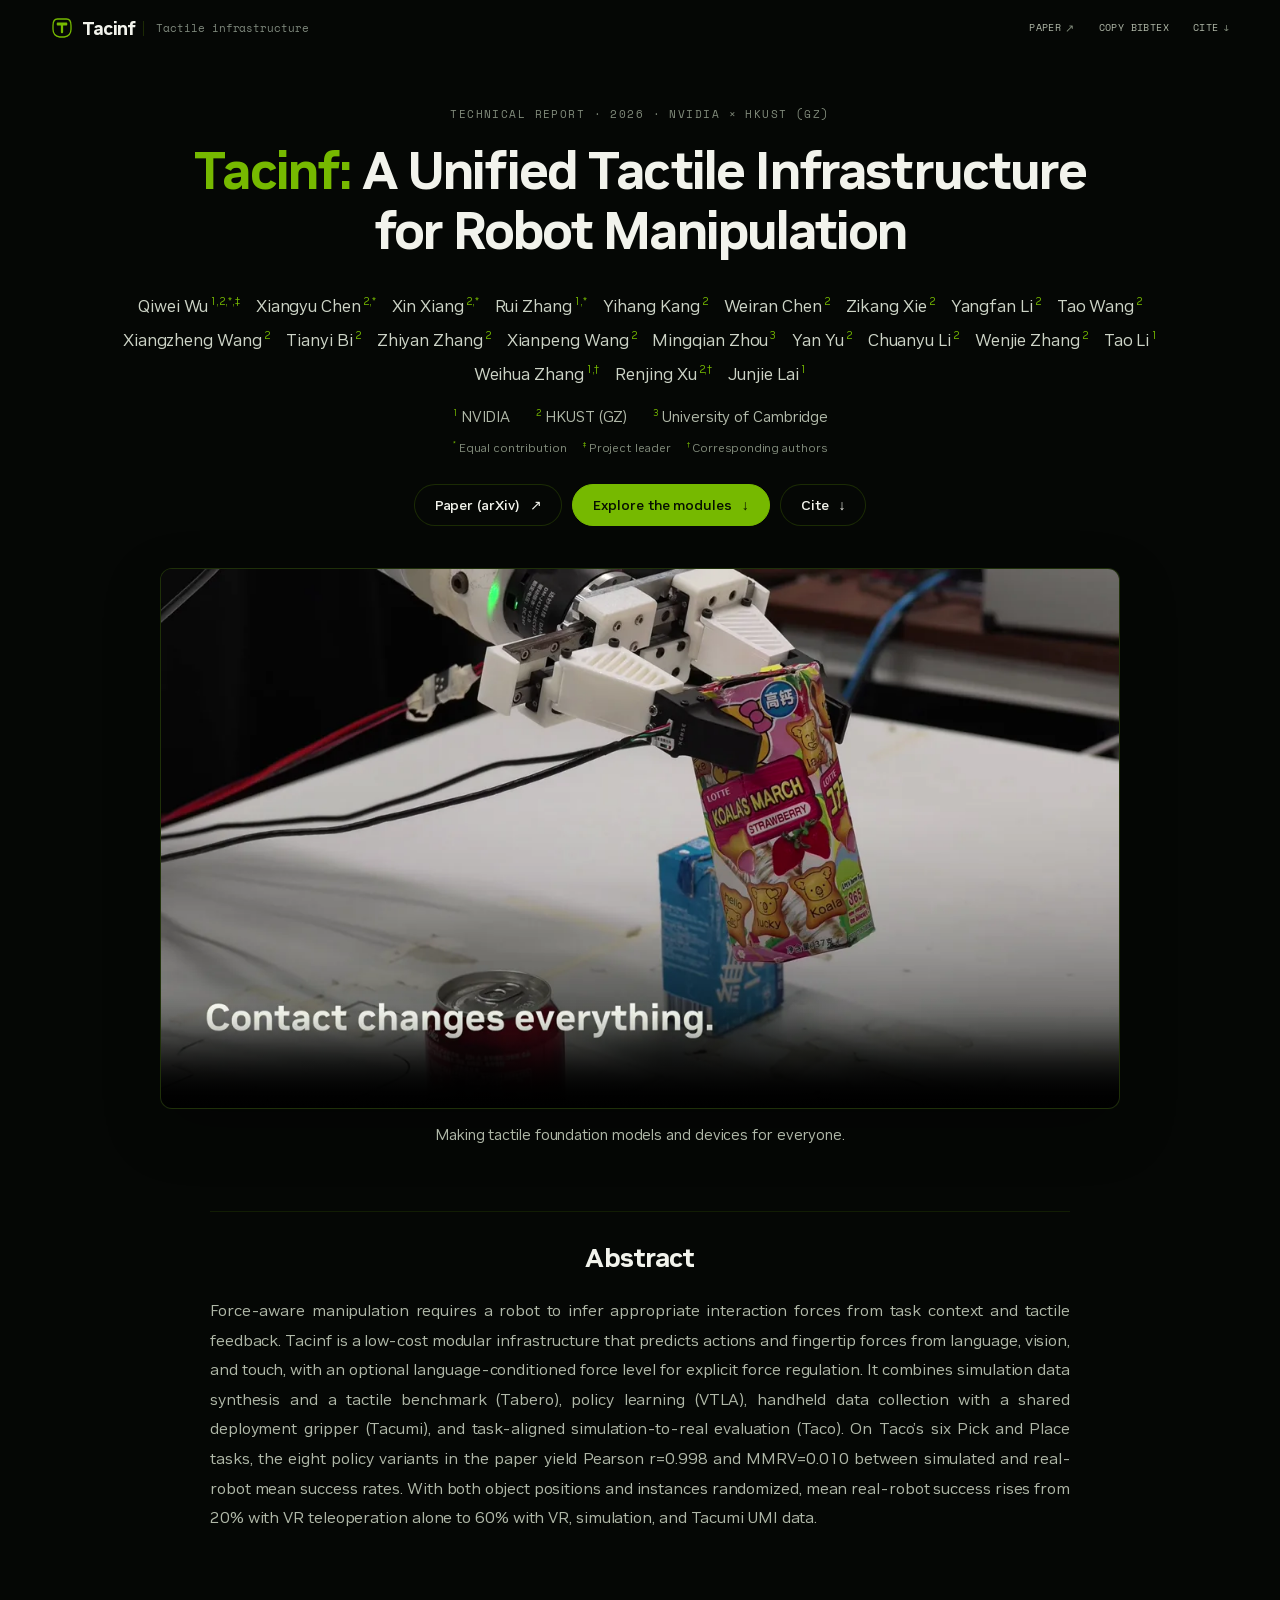
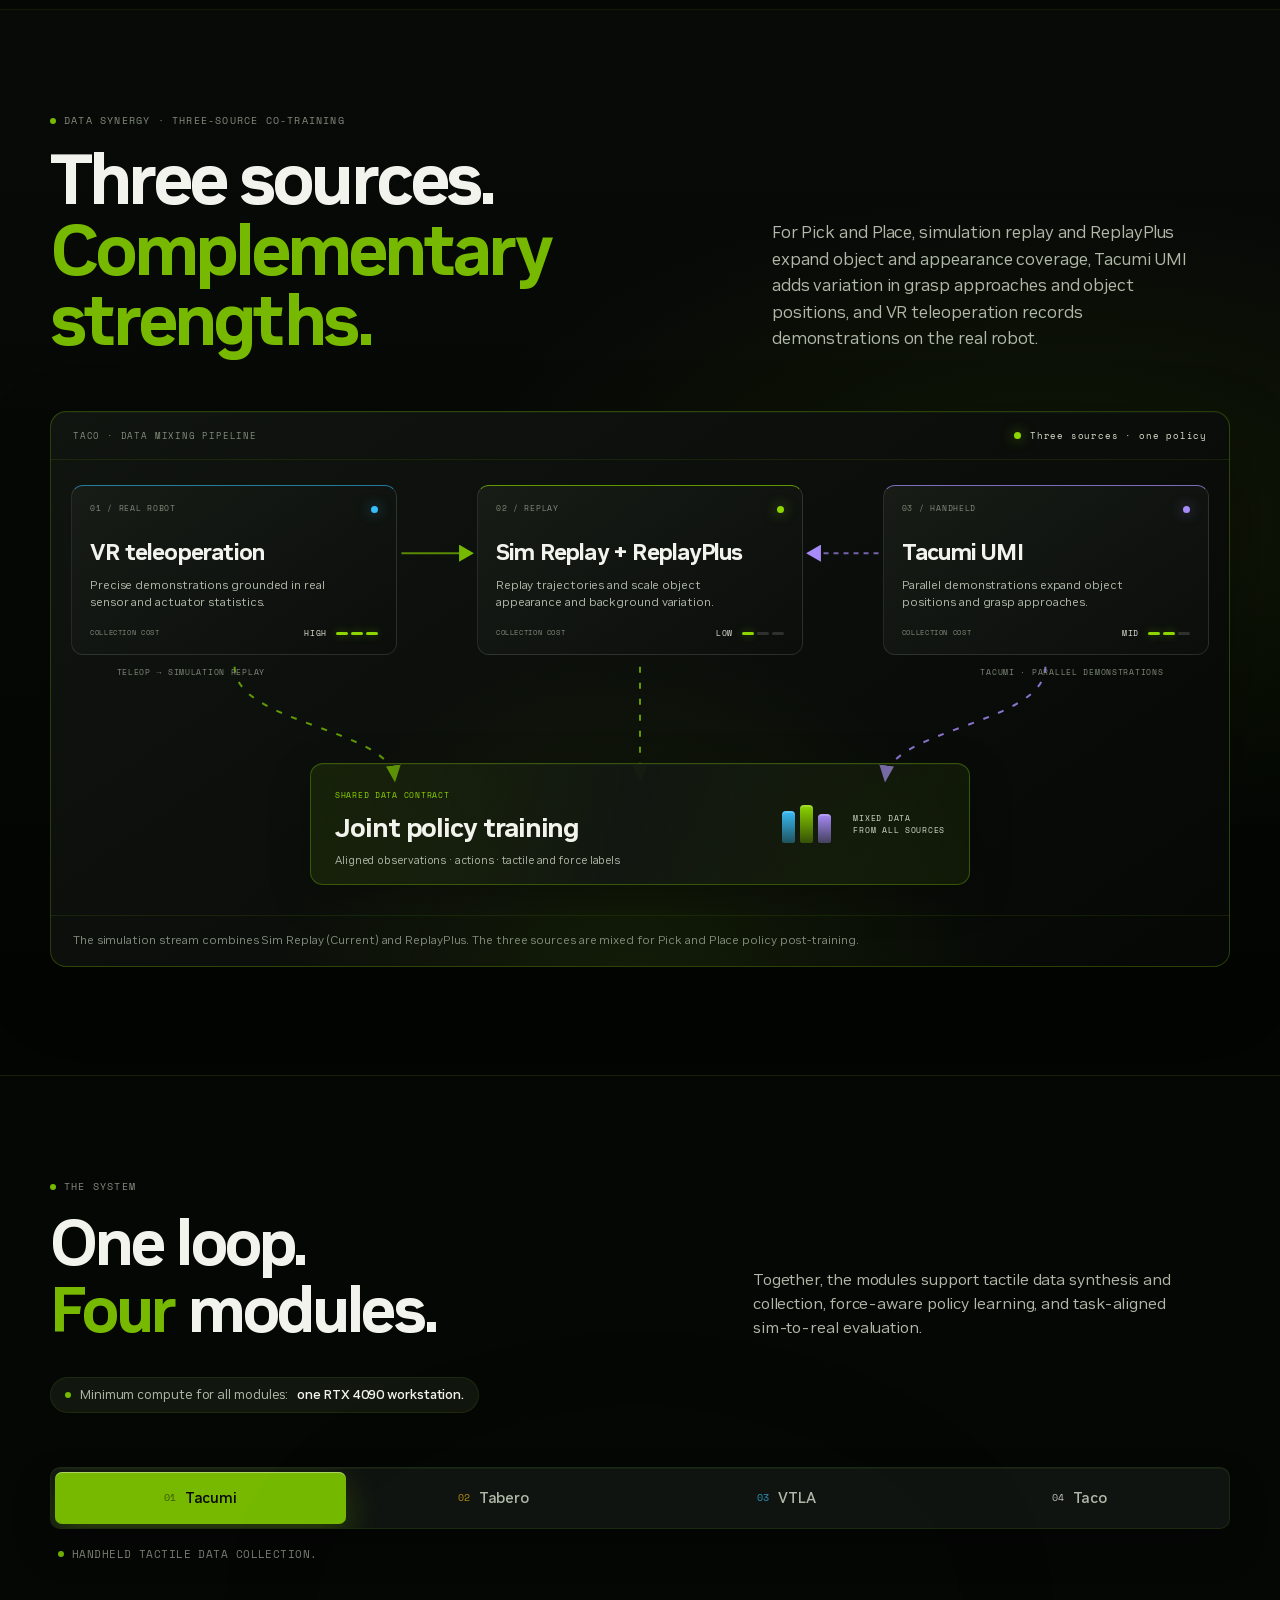
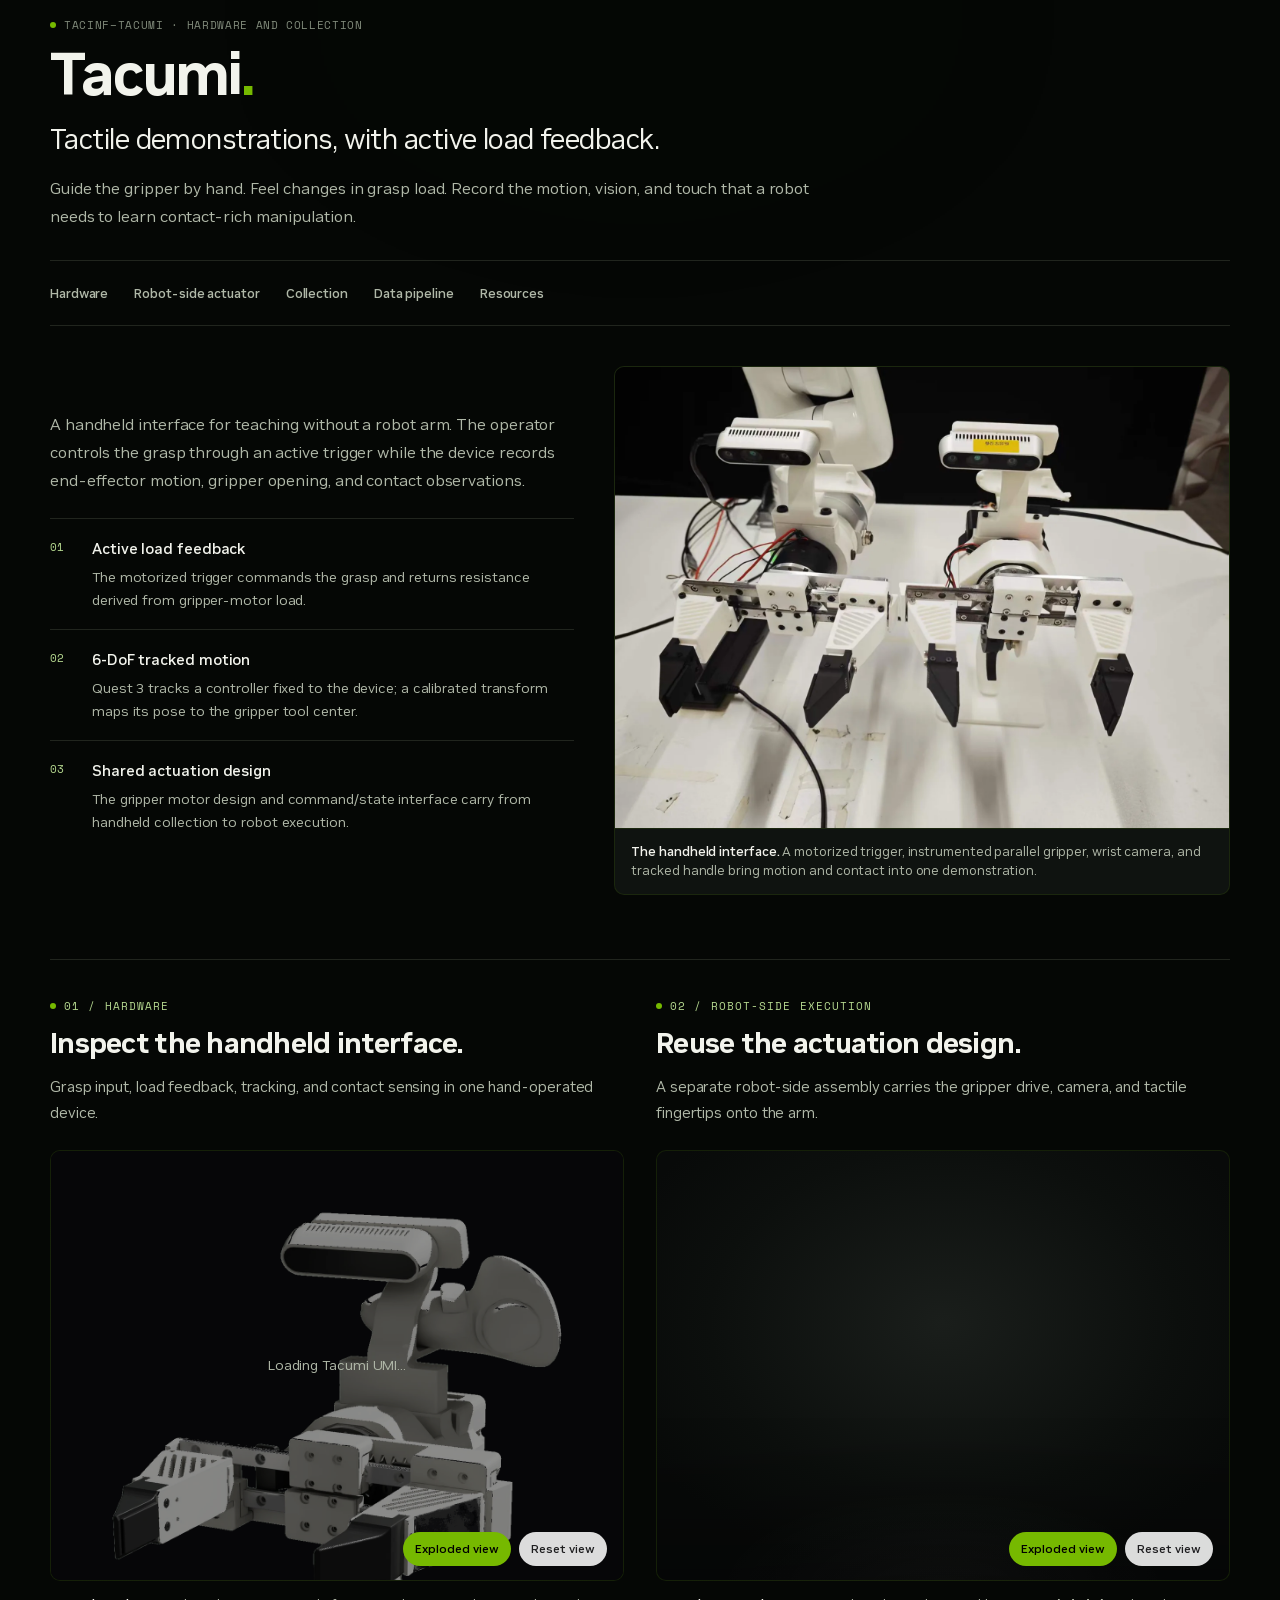
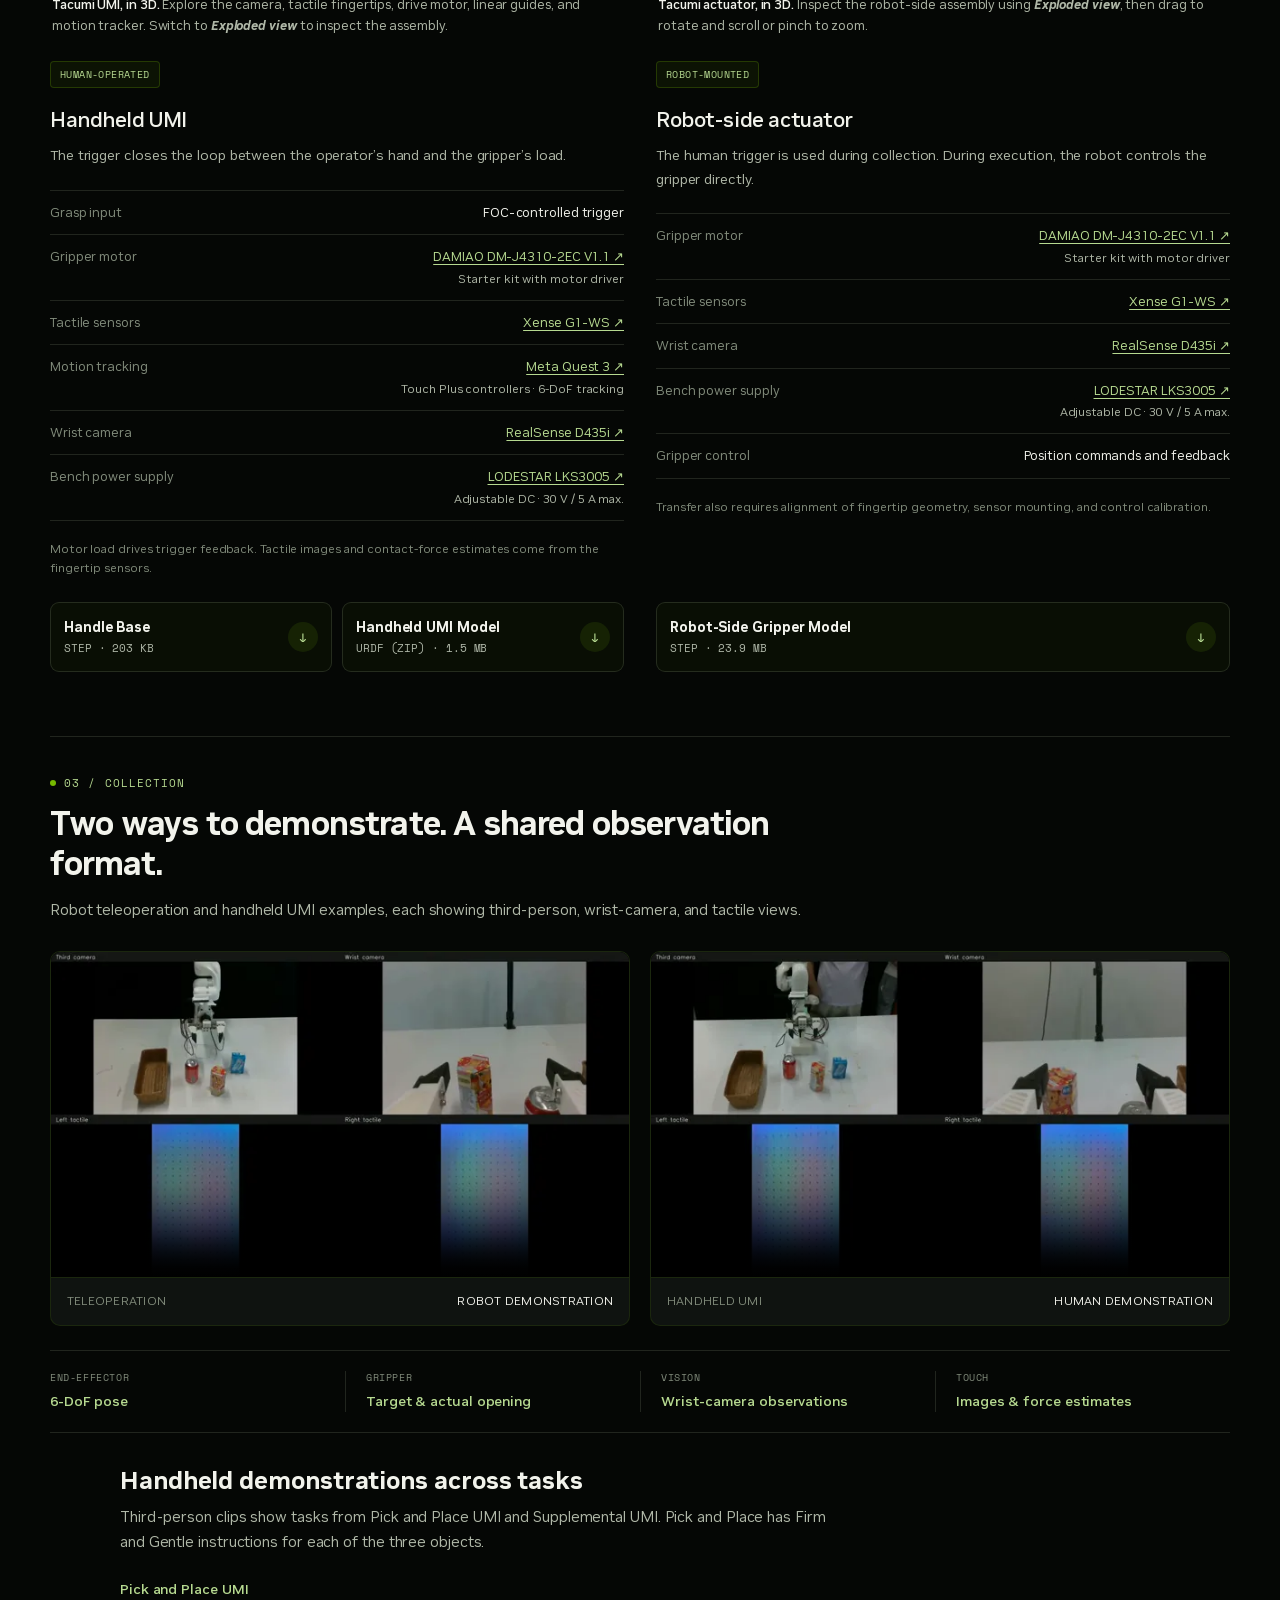
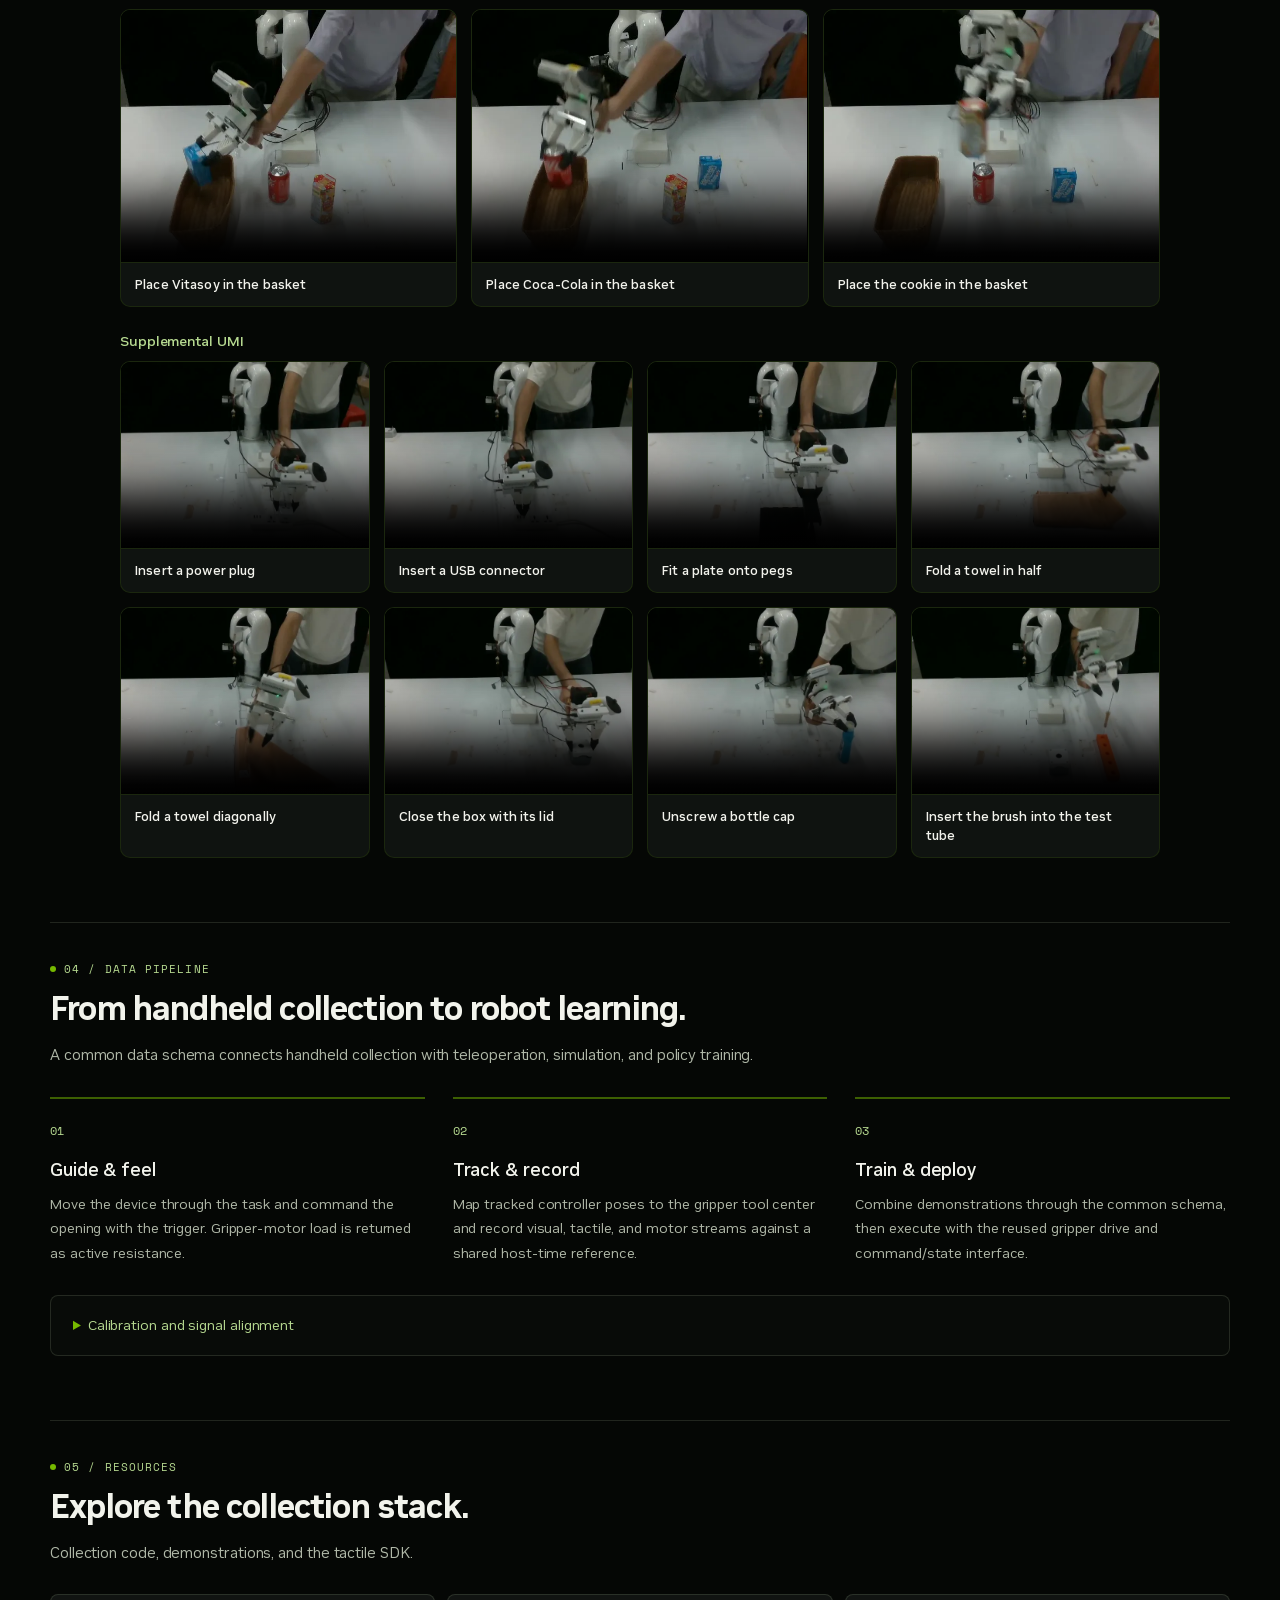
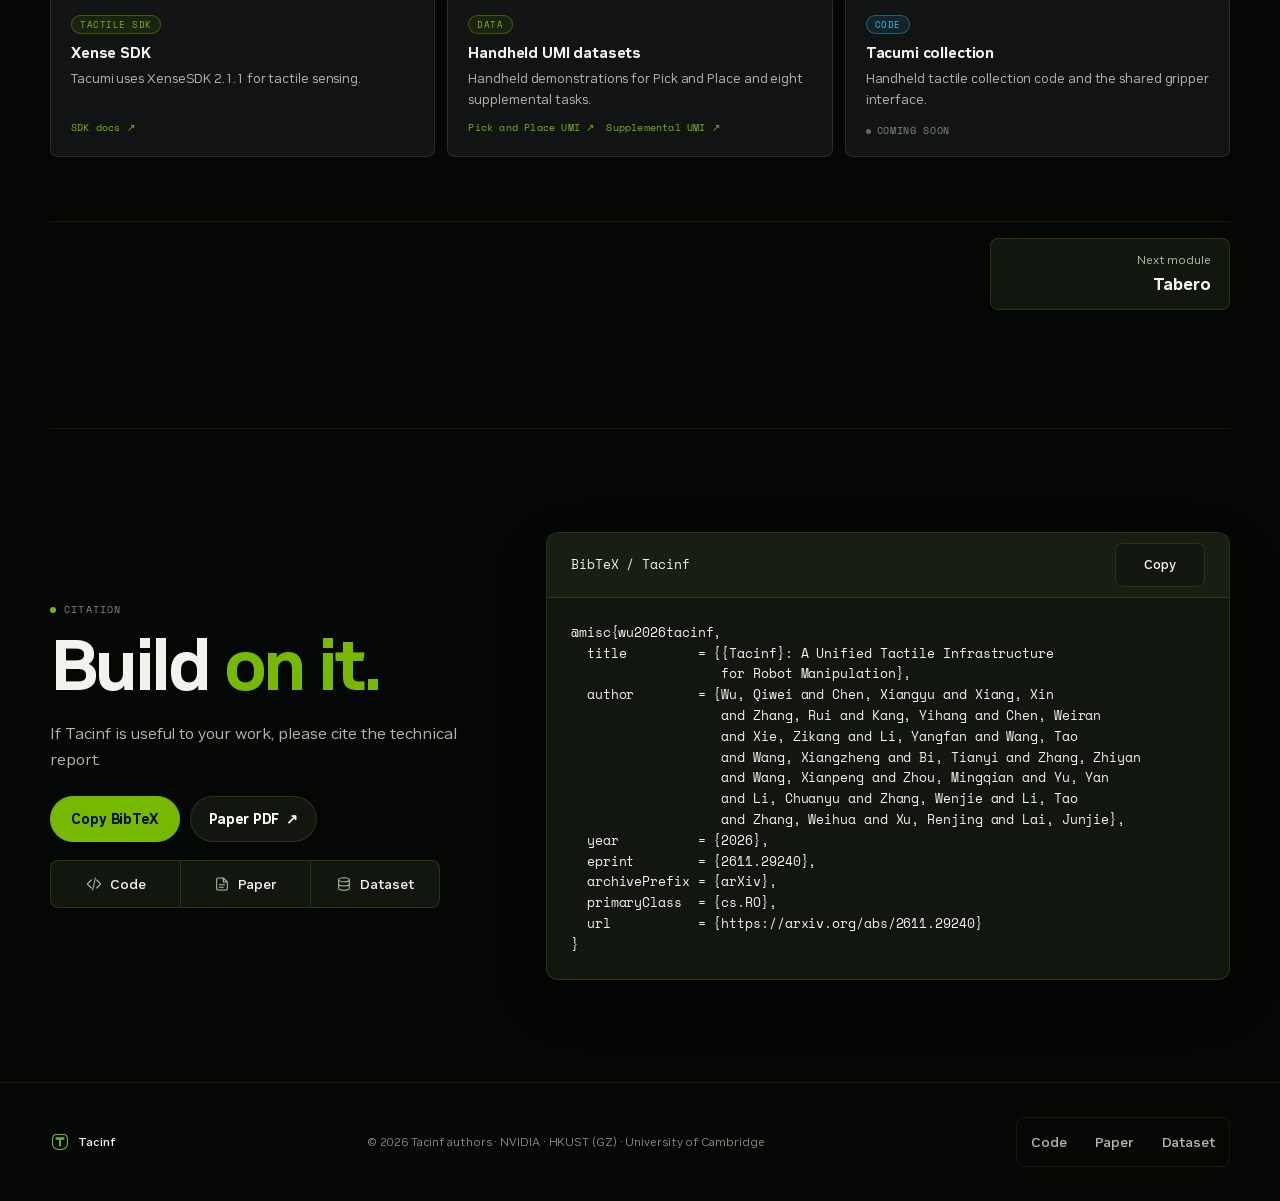
==== commit e250d801: "Correct Taco baseline evaluation coverage" ====
--- a/index.html
+++ b/index.html
@@ -852,9 +852,6 @@
                     <tr>
                       <th scope="row"><a href="https://huggingface.co/xiangxin0923/pi05_lora_tacimg_pick_and_place_sim_replay_current_nostate/tree/8a86e57fa51df3c3b39abca5609ecc13de594699/checkpoints/pi05_lora_tacimg_pick_and_place_sim_replay_current_nostate/pi05_lora_tacimg_pick_and_place_sim_replay_current_nostate/29999" target="_blank" rel="noreferrer">π₀.₅ tactile image (current, no state) <span aria-hidden="true">↗</span></a></th>
                     </tr>
-                  </tbody>
-                  <tbody>
-                    <tr><th class="taco-group-label" scope="rowgroup">Sim only</th></tr>
                     <tr>
                       <th scope="row"><a href="https://huggingface.co/xiangxin0923/pi05_lora_notac_pick_and_place_sim_replay_4x4/tree/38babccdc1ad6c63f6a7d52f0deb05be48639e35/checkpoints/pi05_lora_notac_pick_and_place_sim_replay_4x4/pi05_lora_notac_pick_and_place_sim_replay_4x4/29999" target="_blank" rel="noreferrer">π₀.₅ no-tactile baseline <span aria-hidden="true">↗</span></a></th>
                     </tr>
